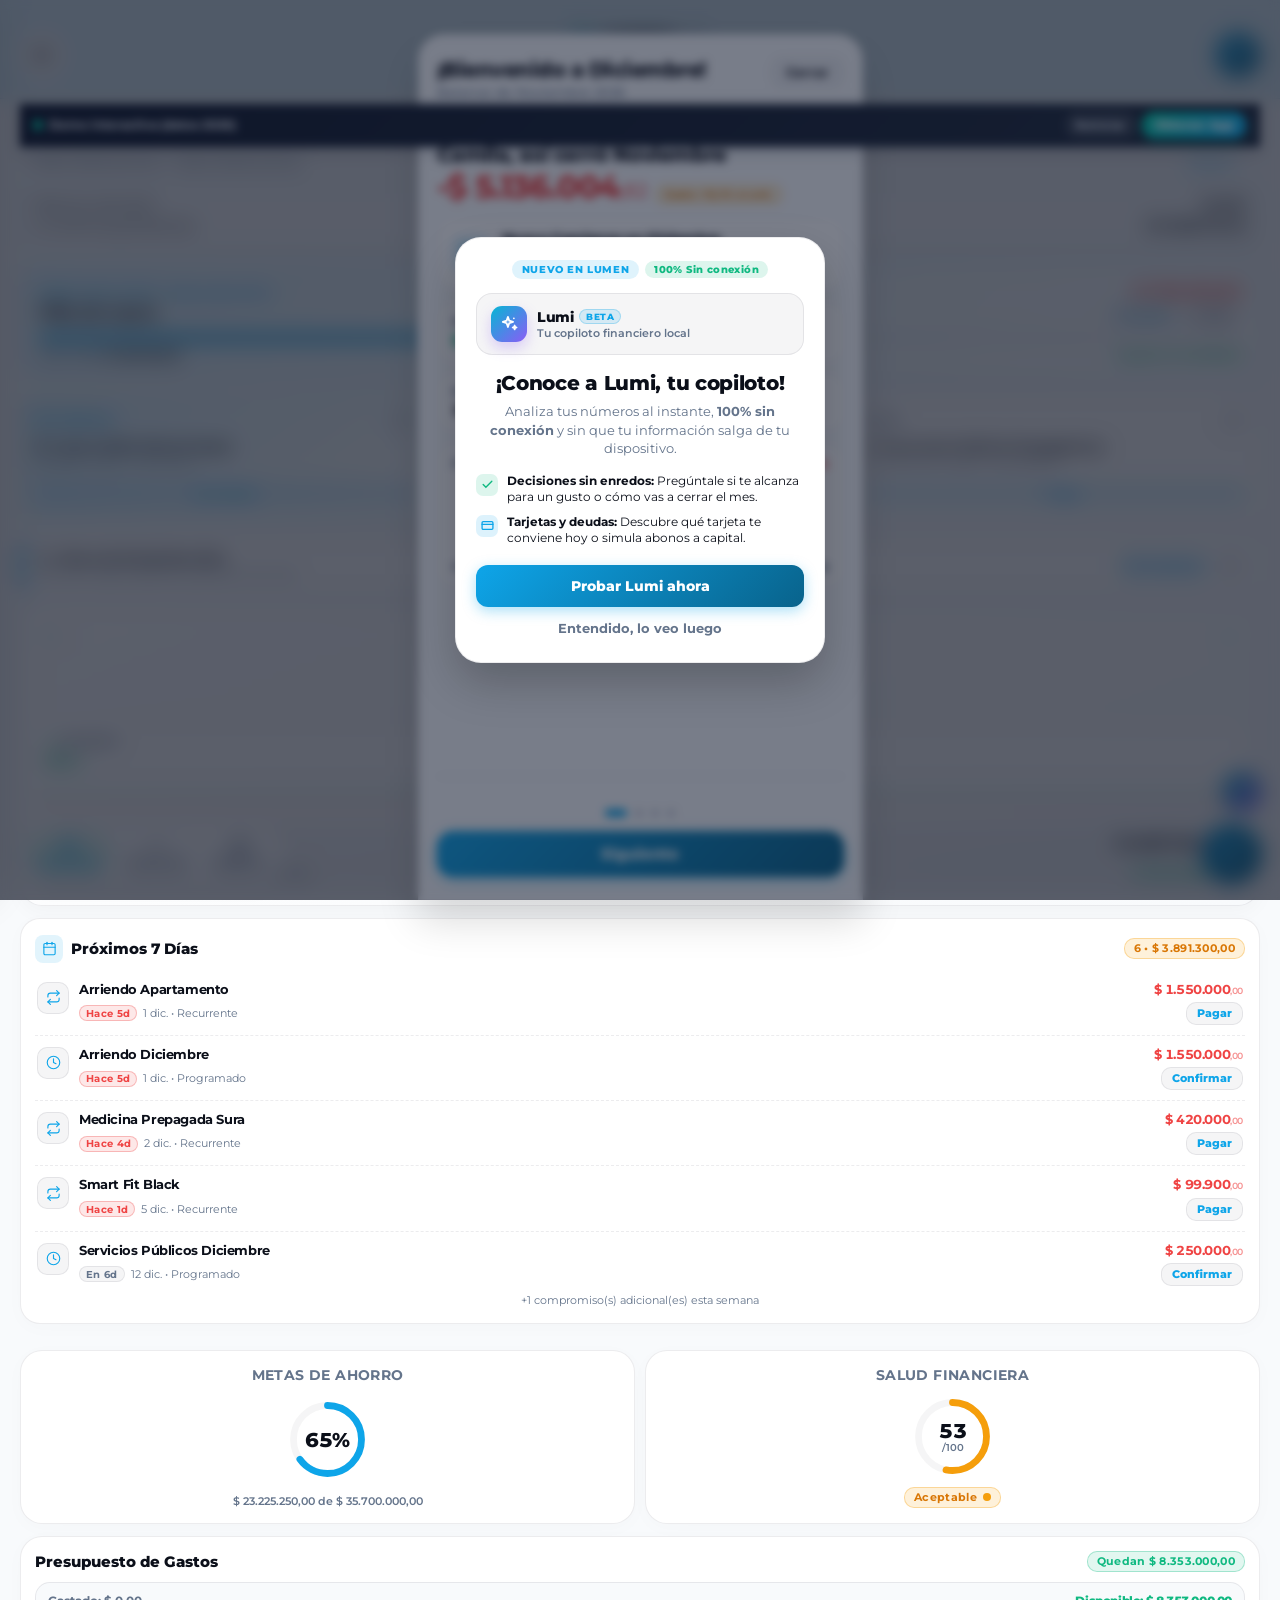
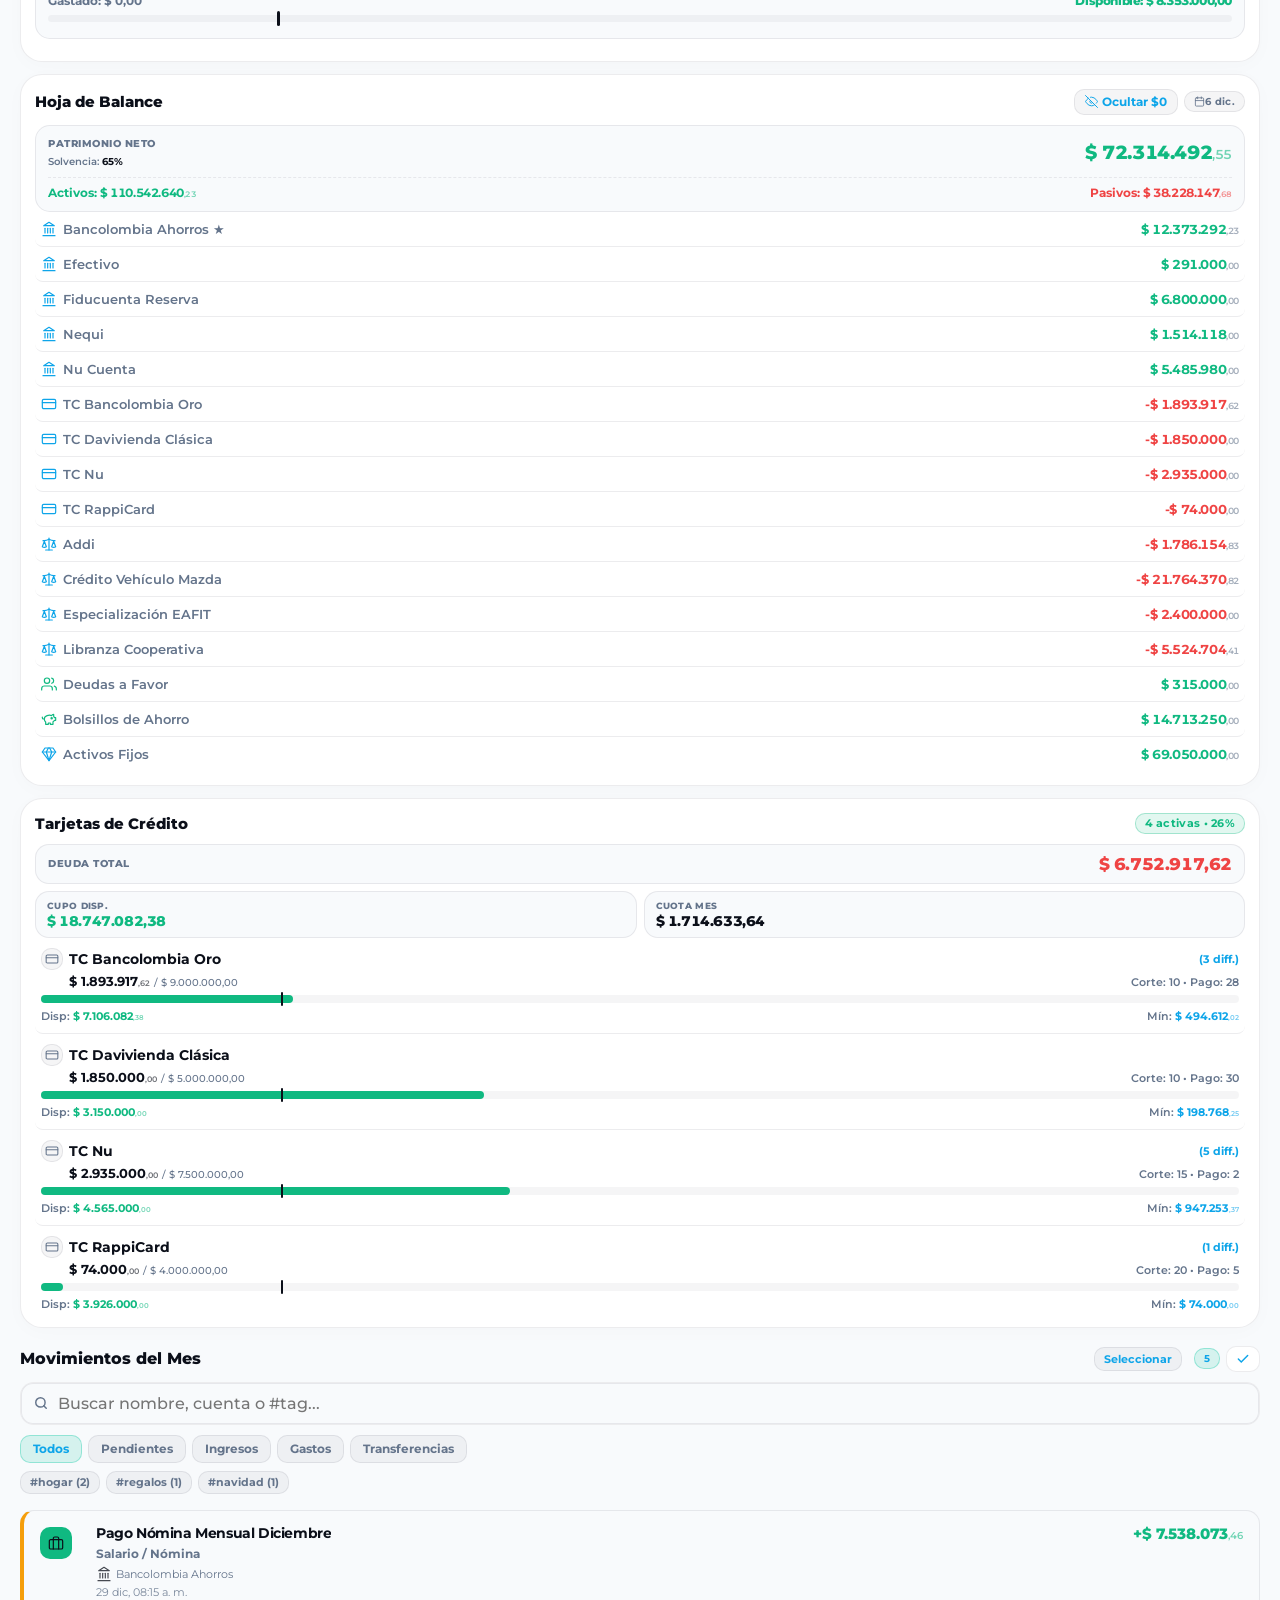
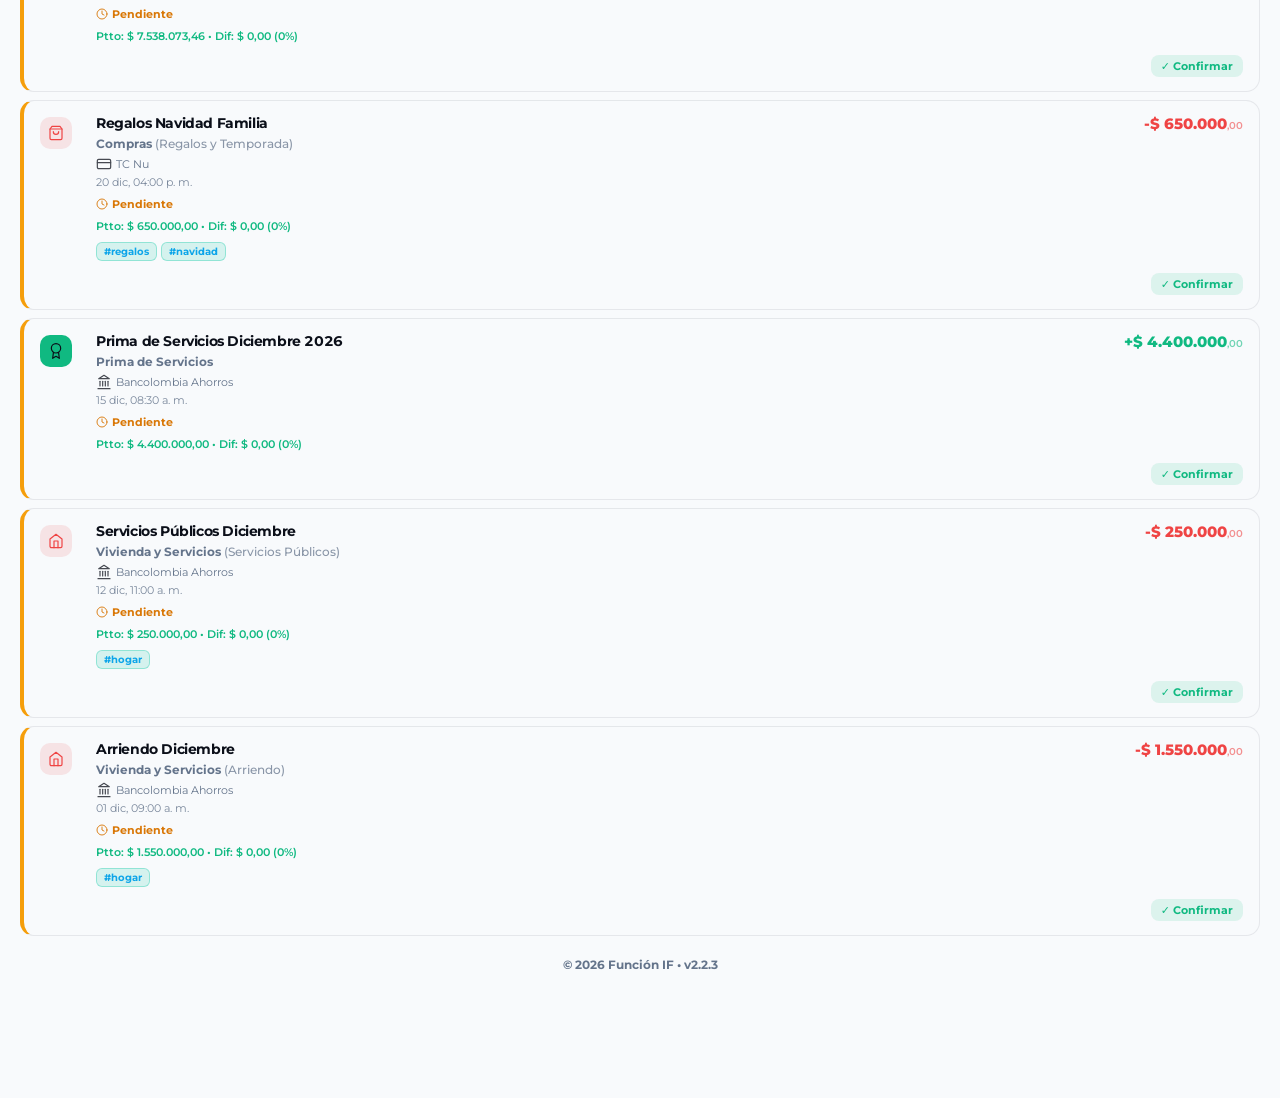
==== index.html @ b504ab3f "Add files via upload" ====
<!DOCTYPE html>
<html lang="es">
<head>
    <meta charset="UTF-8">
    <meta name="viewport" content="width=device-width, initial-scale=1.0, maximum-scale=1.0, user-scalable=no, viewport-fit=cover">
    <meta name="theme-color" content="#0B0F19">
    <meta name="apple-mobile-web-app-capable" content="yes">
    <meta name="apple-mobile-web-app-status-bar-style" content="black-translucent">
    <meta name="apple-mobile-web-app-title" content="Lumen">
    <title>Lumen • Función IF</title>
    <link rel="apple-touch-icon" href="icon.png">
    <link rel="stylesheet" href="styles.css?v=2.2.3">
    <meta name="mobile-web-app-capable" content="yes">
    <link rel="icon" type="image/png" href="icon.png">
    <meta name="referrer" content="no-referrer">
    <meta http-equiv="Content-Security-Policy" content="default-src 'self' https://localhost capacitor://localhost; script-src 'self' https://localhost capacitor://localhost; style-src 'self' 'unsafe-inline'; img-src 'self' data: blob: https://localhost capacitor://localhost; font-src 'self' data: https://localhost capacitor://localhost; connect-src 'self' https://localhost capacitor://localhost blob: data: https://www.datos.gov.co https://open.er-api.com https://api.frankfurter.app; worker-src 'self' blob: https://localhost capacitor://localhost; manifest-src 'self' https://localhost capacitor://localhost; object-src 'none'; base-uri 'self'; form-action 'self';">
    <style id="lumen-boot-style">
        body.app-locked > header,
        body.app-locked > main,
        body.app-locked > footer,
        body.app-locked > nav,
        body.app-locked > .fab-container,
        body.app-locked > #active-trip-banner,
        body.app-locked > #ios-alerts-container,
        body.app-locked > #proactive-recap-banner,
        body.app-locked > #side-drawer,
        body.app-locked > #side-drawer-backdrop,
        body.app-locked > .modal:not(#universal-info-modal):not(#recovery-success-modal):not(#bento-confirm-modal):not(#safe-delete-modal) {
            visibility: hidden !important;
            pointer-events: none !important;
        }
        @keyframes lumenSafeBootReveal { to { opacity: 1; } }
        body:not(.lumen-ready) { opacity: 0; animation: lumenSafeBootReveal 0.01s linear 1.2s forwards; }
        body.lumen-ready { opacity: 1; transition: opacity 0.18s ease-out; }
        #welcome-view:not(.hidden) ~ #auth-boot-loader,
        #login-view:not(.hidden) ~ #auth-boot-loader {
            display: none !important;
        }
    </style>
    <script src="demo-data.js?v=2.2.3"></script>
    <script src="demo-showcase.js?v=2.2.3"></script>
    <script src="security.js?v=2.2.3"></script>
</head>
<body class="app-locked">
    <!-- TOAST DE ACTUALIZACIÓN PWA -->
    <div id="sw-update-toast" class="sw-toast hidden">
        <svg class="ui-icon" viewBox="0 0 24 24" fill="none" stroke="currentColor" stroke-width="2" stroke-linecap="round" stroke-linejoin="round" style="width:16px; height:16px; margin-right:8px;"><path d="M21 12a9 9 0 1 1-9-9c2.52 0 4.93 1 6.74 2.74L21 8"/><path d="M21 3v5h-5"/></svg>
        <span>Nueva versión instalada • Actualizando...</span>
    </div>

    <!-- PANTALLA DE BIENVENIDA / SEGURIDAD LOCAL-FIRST BANCARIA (v2.2.3) -->
    <div id="auth-overlay" class="auth-overlay">
        <div class="auth-card" id="auth-card">
            <div id="welcome-view" class="hidden">
                <!-- PÁGINA 1: PRESENTACIÓN Y PRIVACIDAD -->
                <div id="welcome-step-1">
                    <div class="auth-brand-bar">
                        <span class="auth-brand-name">Función IF</span>
                        <span class="drawer-version-pill">v2.2.3</span>
                    </div>

                    <div class="welcome-isologo">
                        <svg width="34" height="34" viewBox="0 0 24 24" fill="none" stroke="currentColor" stroke-width="2" stroke-linecap="round" stroke-linejoin="round" aria-hidden="true">
                            <line x1="18" y1="20" x2="18" y2="10"/>
                            <line x1="12" y1="20" x2="12" y2="4"/>
                            <line x1="6" y1="20" x2="6" y2="14"/>
                            <circle cx="18" cy="6" r="2" fill="var(--positive)" stroke="none"/>
                        </svg>
                    </div>
                    <span class="auth-eyebrow">Finanzas Personales</span>
                    <h2>Bienvenido a Lumen</h2>
                    <p class="auth-subtitle">Control claro de tus cuentas, presupuestos y patrimonio en un solo lugar.</p>

                    <div class="privacy-points-list">
                        <div class="privacy-point-item">
                            <span class="privacy-point-icon" style="background: var(--accent-soft); color: var(--accent);">
                                <svg width="17" height="17" viewBox="0 0 24 24" fill="none" stroke="currentColor" stroke-width="2" stroke-linecap="round" stroke-linejoin="round"><path d="M12 22s8-4 8-10V5l-8-3-8 3v7c0 6 8 10 8 10z"/></svg>
                            </span>
                            <div class="privacy-point-text">
                                <strong>100% Privado y Local-First</strong>
                                <small>Tus datos nunca salen de este dispositivo ni se suben a servidores externos.</small>
                            </div>
                        </div>
                        <div class="privacy-point-item">
                            <span class="privacy-point-icon" style="background: rgba(16, 185, 129, 0.14); color: var(--positive);">
                                <svg width="17" height="17" viewBox="0 0 24 24" fill="none" stroke="currentColor" stroke-width="2" stroke-linecap="round" stroke-linejoin="round"><polygon points="13 2 3 14 12 14 11 22 21 10 12 10 13 2"/></svg>
                            </span>
                            <div class="privacy-point-text">
                                <strong>Funciona Sin Conexión</strong>
                                <small>Consulta saldos, presupuestos y registra movimientos incluso en modo avión.</small>
                            </div>
                        </div>
                        <div class="privacy-point-item">
                            <span class="privacy-point-icon" style="background: rgba(14, 165, 233, 0.14); color: #0ea5e9;">
                                <svg width="17" height="17" viewBox="0 0 24 24" fill="none" stroke="currentColor" stroke-width="2" stroke-linecap="round" stroke-linejoin="round"><ellipse cx="12" cy="5" rx="9" ry="3"/><path d="M21 12c0 1.66-4 3-9 3s-9-1.34-9-3"/><path d="M3 5v14c0 1.66 4 3 9 3s9-1.34 9-3V5"/></svg>
                            </span>
                            <div class="privacy-point-text">
                                <strong>Tú Eres el Dueño</strong>
                                <small>Exporta copias de seguridad cifradas (.lumen) o migra desde CSV cuando quieras.</small>
                            </div>
                        </div>
                    </div>

                    <div class="welcome-step-dots">
                        <span class="active"></span><span></span>
                    </div>

                    <button type="button" id="btn-welcome-next" class="btn btn-primary auth-cta-btn">Comenzar</button>
                </div>

                <!-- PÁGINA 2: REGISTRO, PIN Y ACEPTACIÓN LEGAL -->
                <div id="welcome-step-2" class="hidden">
                    <div class="auth-brand-bar">
                        <button type="button" id="btn-welcome-back" class="mini-action-btn">
                            <svg width="14" height="14" viewBox="0 0 24 24" fill="none" stroke="currentColor" stroke-width="2.2" stroke-linecap="round" stroke-linejoin="round"><polyline points="15 18 9 12 15 6"/></svg>
                            <span>Volver</span>
                        </button>
                        <div class="welcome-step-dots" style="margin: 0;">
                            <span></span><span class="active"></span>
                        </div>
                    </div>

                    <div class="welcome-isologo" style="width: 56px; height: 56px; border-radius: 18px; margin-bottom: 12px;">
                        <svg width="24" height="24" viewBox="0 0 24 24" fill="none" stroke="currentColor" stroke-width="2" stroke-linecap="round" stroke-linejoin="round" aria-hidden="true">
                            <path d="M19 21v-2a4 4 0 0 0-4-4H9a4 4 0 0 0-4 4v2"/>
                            <circle cx="12" cy="7" r="4"/>
                        </svg>
                    </div>
                    <span class="auth-eyebrow">Paso 2 de 2</span>
                    <h2>Configura tu Perfil</h2>
                    <p class="auth-subtitle" style="margin-bottom: 18px;">Personaliza tu nombre y seguridad local.</p>

                    <form id="welcome-form">
                        <div class="form-group">
                            <label>¿Cómo quieres que te llamemos?</label>
                            <input type="text" id="welcome-name" placeholder="Nombre o alias" required autocomplete="off">
                        </div>

                        <div class="switch-row">
                            <div style="display:flex; align-items:center; gap:10px; min-width:0;">
                                <span class="privacy-point-icon" style="width:32px; height:32px; border-radius:10px; background: var(--accent-soft); color: var(--accent);">
                                    <svg width="15" height="15" viewBox="0 0 24 24" fill="none" stroke="currentColor" stroke-width="2" stroke-linecap="round" stroke-linejoin="round"><rect x="3" y="11" width="18" height="11" rx="2" ry="2"/><path d="M7 11V7a5 5 0 0 1 10 0v4"/></svg>
                                </span>
                                <div style="min-width:0; text-align:left;">
                                    <strong>Bloqueo de Seguridad</strong>
                                    <small>PIN, Face ID o Huella (Opcional)</small>
                                </div>
                            </div>
                            <label class="switch">
                                <input type="checkbox" id="welcome-use-pin">
                                <span class="slider"></span>
                            </label>
                        </div>

                        <div id="welcome-pin-fields" class="hidden">
                            <div class="form-row">
                                <div class="form-group">
                                    <label>PIN (4-6 dígitos)</label>
                                    <input type="password" id="welcome-pin" inputmode="numeric" maxlength="6" placeholder="••••" autocomplete="off" autocapitalize="off" spellcheck="false">
                                </div>
                                <div class="form-group">
                                    <label>Confirmar PIN</label>
                                    <input type="password" id="welcome-pin-confirm" inputmode="numeric" maxlength="6" placeholder="••••" autocomplete="off" autocapitalize="off" spellcheck="false">
                                </div>
                            </div>

                            <div class="switch-row" id="welcome-biometric-row" style="margin-top:-6px; margin-bottom:10px; border:1px solid var(--border-color); background:var(--card-inner-bg); border-radius:12px; padding:10px 12px;">
                                <div style="display:flex; align-items:center; gap:8px; min-width:0;">
                                    <span style="color:var(--text-main);"><svg width="18" height="18" viewBox="0 0 24 24" fill="none" stroke="currentColor" stroke-width="2" stroke-linecap="round" stroke-linejoin="round"><path d="M3 7V5a2 2 0 0 1 2-2h2"/><path d="M17 3h2a2 2 0 0 1 2 2v2"/><path d="M21 17v2a2 2 0 0 1-2 2h-2"/><path d="M7 21H5a2 2 0 0 1-2-2v-2"/><rect x="7" y="7" width="10" height="10" rx="2" ry="2"/></svg></span>
                                    <div style="min-width:0; text-align:left;">
                                        <strong style="font-size:12px;">Face ID / Huella</strong>
                                        <small id="welcome-biometric-hint" style="font-size:10.5px;">Desbloqueo biométrico rápido</small>
                                    </div>
                                </div>
                                <label class="switch">
                                    <input type="checkbox" id="welcome-use-biometric">
                                    <span class="slider"></span>
                                </label>
                            </div>

                            <div style="display:flex; align-items:flex-start; gap:8px; margin-bottom:12px; padding:9px 11px; border-radius:12px; background:var(--accent-soft); border:1px solid var(--accent-border); text-align:left;">
                                <span style="color:var(--accent); display:inline-flex; flex-shrink:0; margin-top:1px;">
                                    <svg width="15" height="15" viewBox="0 0 24 24" fill="none" stroke="currentColor" stroke-width="2.2" stroke-linecap="round" stroke-linejoin="round"><path d="M12 22s8-4 8-10V5l-8-3-8 3v7c0 6 8 10 8 10z"/></svg>
                                </span>
                                <small style="font-size:11px; line-height:1.4; color:var(--text-muted);">
                                    <strong style="color:var(--text-main);">Recomendación:</strong> Si deseas mayor protección, después podrás cambiar este PIN por una <strong style="color:var(--text-main);">Clave Maestra</strong> alfanumérica en <strong style="color:var(--text-main);">Perfil › Seguridad y PIN</strong>.
                                </small>
                            </div>
                        </div>

                        <label class="terms-check-row" for="welcome-accept-terms">
                            <input type="checkbox" id="welcome-accept-terms" required>
                            <span>
                                He leído y acepto los <button type="button" id="welcome-link-terms" class="inline-legal-link">Términos y Condiciones</button> y la <button type="button" id="welcome-link-privacy" class="inline-legal-link">Política de Datos</button>.
                            </span>
                        </label>

                        <p id="welcome-error" class="auth-error hidden"></p>
                        <button type="submit" id="btn-welcome-submit" class="btn btn-primary auth-cta-btn">Guardar y entrar</button>
                    </form>
                </div>
            </div>

            <div id="login-view" class="hidden">
                <div class="auth-brand-bar">
                    <span class="auth-brand-name">Función IF</span>
                    <span class="drawer-version-pill">v2.2.3</span>
                </div>
                <div class="lock-icon">
                    <svg width="26" height="26" viewBox="0 0 24 24" fill="none" stroke="currentColor" stroke-width="2" stroke-linecap="round" stroke-linejoin="round"><rect x="3" y="11" width="18" height="11" rx="2" ry="2"/><path d="M7 11V7a5 5 0 0 1 10 0v4"/></svg>
                </div>
                <h2 id="login-greeting">Hola de nuevo</h2>
                <p class="auth-subtitle" id="login-subtitle">Ingresa tu PIN para desbloquear tus finanzas</p>
                <form id="login-form">
                    <div class="form-group" style="margin-bottom:18px;">
                        <input type="password" id="login-pin" inputmode="numeric" maxlength="6" placeholder="••••" autocomplete="off" autocapitalize="off" spellcheck="false" style="text-align:center; font-size:22px; letter-spacing:8px; font-weight:800;" required>
                    </div>
                    
                    <button type="button" id="btn-login-biometric" class="btn btn-secondary auth-cta-btn hidden" style="width:100%; margin-bottom:12px; display:flex; align-items:center; justify-content:center; gap:8px;">
                        <svg width="18" height="18" viewBox="0 0 24 24" fill="none" stroke="currentColor" stroke-width="2" stroke-linecap="round" stroke-linejoin="round"><path d="M3 7V5a2 2 0 0 1 2-2h2"/><path d="M17 3h2a2 2 0 0 1 2 2v2"/><path d="M21 17v2a2 2 0 0 1-2 2h-2"/><path d="M7 21H5a2 2 0 0 1-2-2v-2"/><rect x="7" y="7" width="10" height="10" rx="2" ry="2"/></svg>
                        <span>Face ID / Huella</span>
                    </button>

                    <p id="login-error" class="auth-error hidden">PIN incorrecto. Intenta de nuevo.</p>
                    <button type="submit" id="btn-login-submit" class="btn btn-primary auth-cta-btn">Desbloquear</button>
                </form>

                <button type="button" id="btn-forgot-pin" class="btn-link" style="margin-top:16px;">¿Olvidaste tu PIN?</button>

                <!-- Flujo Seguro de Recuperación -->
                <div id="forgot-pin-confirm-box" class="glass-sub-box hidden" style="margin-top:14px; text-align:left; border-color:var(--border-color); background:var(--card-inner-bg);">
                    <div style="display:flex; align-items:flex-start; gap:8px; margin-bottom:10px;">
                        <span style="color:#d97706; display:inline-flex; margin-top:1px; flex-shrink:0;">
                            <svg width="16" height="16" viewBox="0 0 24 24" fill="none" stroke="currentColor" stroke-width="2" stroke-linecap="round" stroke-linejoin="round"><circle cx="12" cy="12" r="10"/><line x1="12" y1="8" x2="12" y2="12"/><line x1="12" y1="16" x2="12.01" y2="16"/></svg>
                        </span>
                        <div style="font-size:11.5px; line-height:1.4;">
                            <strong style="display:block; color:var(--text-main); margin-bottom:2px;">Desactivar bloqueo</strong>
                            <span style="color:var(--text-muted);">Ingresa la clave de recuperación que obtuviste al activar el PIN, o autentica con Face ID/Huella. Tus datos quedarán intactos.</span>
                        </div>
                    </div>

                    <form id="recovery-form" style="margin-bottom:10px;">
                        <input type="text" id="recovery-code-input" maxlength="24" autocomplete="off" autocapitalize="characters" spellcheck="false" placeholder="IF-XXXX-XX" style="width:100%; font-size:16px; text-align:center; font-family:monospace; letter-spacing:2px; font-weight:700; text-transform:uppercase; margin-bottom:8px;">
                        <button type="submit" class="btn btn-primary" style="width:100%; padding:8px 10px; font-size:12.5px;">Validar y Desactivar</button>
                        <p id="recovery-error" class="auth-error hidden" style="margin-top:6px; font-size:11px; text-align:center;">Clave incorrecta.</p>
                    </form>

                    <button type="button" id="btn-recovery-biometric" class="btn btn-secondary hidden" style="width:100%; padding:8px 10px; font-size:12.5px; margin-bottom:12px; display:flex; align-items:center; justify-content:center; gap:6px;">
                        <svg width="15" height="15" viewBox="0 0 24 24" fill="none" stroke="currentColor" stroke-width="2" stroke-linecap="round" stroke-linejoin="round"><path d="M3 7V5a2 2 0 0 1 2-2h2"/><path d="M17 3h2a2 2 0 0 1 2 2v2"/><path d="M21 17v2a2 2 0 0 1-2 2h-2"/><path d="M7 21H5a2 2 0 0 1-2-2v-2"/><rect x="7" y="7" width="10" height="10" rx="2" ry="2"/></svg>
                        Usar Biometría en su lugar
                    </button>

                    <div style="padding-top:10px; border-top:1px dashed var(--border-color); text-align:center;">
                        <small style="display:block; font-size:10.5px; color:var(--text-muted); margin-bottom:6px;">Si no tienes la clave ni Face ID:</small>
                        <button type="button" id="btn-wipe-data-fallback" class="btn-link" style="color:var(--negative); font-size:11.5px; font-weight:700;">Borrar todos mis datos y empezar de cero</button>
                    </div>
                </div>
            </div>

            <div id="auth-boot-loader" style="padding:28px 12px; text-align:center;">
                <div class="lock-icon" style="margin:0 auto 12px auto;">
                    <svg width="24" height="24" viewBox="0 0 24 24" fill="none" stroke="currentColor" stroke-width="2" stroke-linecap="round" stroke-linejoin="round" aria-hidden="true"><path d="M12 22s8-4 8-10V5l-8-3-8 3v7c0 6 8 10 8 10z"/></svg>
                </div>
                <strong style="display:block; font-size:15px; font-weight:800; color:var(--text-main); margin-bottom:4px;">Lumen • Función IF</strong>
                <small style="display:block; font-size:12px; color:var(--text-muted);">Iniciando entorno local seguro...</small>
            </div>
        </div>
    </div>

    <!-- Modal: Clave de Recuperación Exitosa -->
    <div id="recovery-success-modal" class="modal hidden" style="z-index:3000;">
        <div class="modal-content" style="max-width:360px; text-align:center; padding:32px 24px;">
            <div style="width:64px; height:64px; border-radius:18px; background:rgba(16, 185, 129, 0.15); color:var(--positive); display:flex; align-items:center; justify-content:center; margin:0 auto 16px auto;">
                <svg width="32" height="32" viewBox="0 0 24 24" fill="none" stroke="currentColor" stroke-width="2.5" stroke-linecap="round" stroke-linejoin="round"><rect x="3" y="11" width="18" height="11" rx="2" ry="2"/><path d="M7 11V7a5 5 0 0 1 9.9-1"/></svg>
            </div>
            <h3 style="margin:0 0 6px 0; font-size:20px; font-weight:800; color:var(--text-main);">Guarda tu Clave</h3>
            <p style="margin:0 0 16px 0; font-size:12.5px; color:var(--text-muted); line-height:1.45;">Si olvidas tu PIN, esta clave es la <b>única forma</b> de desbloquear la app sin borrar tus datos. Cópiala en un lugar seguro.</p>
            
            <div style="background:var(--bg-base); border:1px dashed var(--border-color); border-radius:12px; padding:14px; margin-bottom:20px; display:flex; align-items:center; justify-content:space-between; gap:10px;">
                <code id="recovery-code-display" style="font-family:monospace; font-size:18px; font-weight:800; letter-spacing:2px; color:var(--text-main);">IF-XXXX-XX</code>
                <button type="button" id="btn-copy-recovery-code" class="mini-action-btn" style="flex-shrink:0;">Copiar</button>
            </div>

            <button type="button" id="btn-done-recovery-modal" class="btn btn-primary" style="width:100%;">Ya la guardé, continuar</button>
        </div>
    </div>

    <!-- Modal: Gestión y Simulador de CDT / CDAT -->
    <div id="cdt-modal" class="modal hidden">
        <div class="modal-content" style="max-width:440px; max-height:88vh; overflow-y:auto; padding:20px 18px;">
            
            <!-- Cabecera en una sola línea (Fija) -->
            <div class="modal-header" style="position: sticky; top: -20px; background: var(--bg-base); z-index: 99; margin: -20px -18px 14px -18px; padding: 22px 18px 12px 18px; border-bottom: 1px solid var(--border-color); align-items:center; gap:10px;">
                <div style="min-width:0;">
                    <h2 style="margin:0; font-size:20px; font-weight:800; color:var(--text-main); letter-spacing:-0.3px;">CDT y CDAT</h2>
                    <small style="display:block; font-size:11.5px; color:var(--text-muted); font-weight:600; white-space:nowrap; overflow:hidden; text-overflow:ellipsis;">Simulador y control de renta fija</small>
                </div>
                <button type="button" id="close-cdt-modal-btn" class="btn-close-modal" style="flex-shrink:0;">Cerrar</button>
            </div>

            <!-- CONTENEDOR PRINCIPAL CDT -->
            <div id="cdt-main-view">
                
                <!-- Resumen estilo Bolsillos -->
                <div style="background:var(--card-inner-bg); border:1px solid var(--border-color); border-radius:18px; padding:14px; margin-bottom:8px;">
                    <small style="display:block; font-size:10px; font-weight:800; text-transform:uppercase; letter-spacing:0.4px; color:var(--text-muted); margin-bottom:4px;">Capital Invertido</small>
                    <strong id="cdt-total-capital" style="font-size:22px; font-weight:800; color:var(--text-main); letter-spacing:-0.5px;">$ 0,00</strong>
                    <div style="width:100%; height:4px; background:var(--accent); border-radius:99px; margin-top:10px;"></div>
                </div>

                <div style="display:grid; grid-template-columns:1fr 1fr; gap:8px; margin-bottom:16px;">
                    <div id="btn-open-cdt-yields" role="button" tabindex="0" aria-label="Ver detalle de rendimientos" style="background:color-mix(in srgb, var(--positive) 12%, var(--card-bg)); border:1px solid color-mix(in srgb, var(--positive) 26%, transparent); border-radius:14px; padding:11px 12px; display:flex; justify-content:space-between; align-items:center; cursor:pointer;">
                        <div>
                            <small style="display:block; font-size:9.5px; font-weight:800; text-transform:uppercase; letter-spacing:0.4px; color:var(--positive); margin-bottom:2px;">Rendimientos</small>
                            <strong id="cdt-total-net-return" style="font-size:14px; font-weight:800; color:var(--positive);">+$ 0,00</strong>
                        </div>
                        <span style="color:var(--positive); font-weight:800; font-size:14px;">›</span>
                    </div>
                    <div style="background:var(--card-inner-bg); border:1px solid var(--border-color); border-radius:14px; padding:11px 12px;">
                        <small style="display:block; font-size:9.5px; font-weight:800; text-transform:uppercase; letter-spacing:0.4px; color:var(--text-muted); margin-bottom:2px;">Proyección Total</small>
                        <strong id="cdt-total-projected" style="font-size:14px; font-weight:800; color:var(--text-main);">+$ 0,00</strong>
                    </div>
                </div>

                <!-- Guía rápida en tono Ámbar Cálido -->
                <details style="background:color-mix(in srgb, #f59e0b 8%, var(--card-bg)); border:1px solid color-mix(in srgb, #f59e0b 28%, var(--border-color)); border-radius:18px; padding:12px 14px; margin-bottom:14px;">
                    <summary style="cursor:pointer; list-style:none; display:flex; justify-content:space-between; align-items:center; gap:8px;">
                        <span style="display:inline-flex; align-items:center; gap:8px; font-size:13px; font-weight:800; color:#d97706;">
                            <span style="width:22px; height:22px; border-radius:50%; background:rgba(245, 158, 11, 0.18); color:#d97706; display:inline-flex; align-items:center; justify-content:center; font-size:12px; font-weight:800; flex-shrink:0;">?</span>
                            <span>¿Cuál elegir: CDT o CDAT?</span>
                        </span>
                        <span style="font-size:11px; color:#d97706; font-weight:800;">▾</span>
                    </summary>

                    <div style="margin-top:10px; padding-top:10px; border-top:1px dashed color-mix(in srgb, #f59e0b 32%, transparent); display:flex; flex-direction:column; gap:9px;">
                        <div style="background:var(--card-bg); border:1px solid color-mix(in srgb, #f59e0b 22%, var(--border-color)); border-radius:14px; padding:11px 12px; display:flex; flex-direction:column; gap:9px; font-size:11.5px; line-height:1.45; color:var(--text-muted);">
                            <div style="display:flex; align-items:flex-start; gap:9px;">
                                <span style="width:19px; height:19px; border-radius:50%; background:rgba(245, 158, 11, 0.16); color:#d97706; font-size:10.5px; font-weight:800; display:inline-flex; align-items:center; justify-content:center; flex-shrink:0; margin-top:1px;">1</span>
                                <div>
                                    <strong style="color:var(--text-main);">CDT (Desde 30 días):</strong> El banco no te devuelve la plata antes de tiempo, pero si tienes una emergencia <strong style="color:var(--text-main);">puedes cederlo o venderlo a otra persona</strong> para recuperar tu dinero antes del vencimiento.
                                </div>
                            </div>

                            <div style="border-top:1px dashed var(--border-color);"></div>

                            <div style="display:flex; align-items:flex-start; gap:9px;">
                                <span style="width:19px; height:19px; border-radius:50%; background:rgba(245, 158, 11, 0.16); color:#d97706; font-size:10.5px; font-weight:800; display:inline-flex; align-items:center; justify-content:center; flex-shrink:0; margin-top:1px;">2</span>
                                <div>
                                    <strong style="color:var(--text-main);">CDAT (Desde 5 días):</strong> Versión 100% digital para plazos cortos y montos bajos. A diferencia del CDT, <strong style="color:var(--text-main);">no se puede ceder ni vender</strong>; tu dinero queda quieto hasta cumplir el plazo.
                                </div>
                            </div>
                        </div>

                        <!-- Ejemplo 1: CDT -->
                        <div style="background:color-mix(in srgb, #6366f1 7%, var(--card-bg)); border:1px solid color-mix(in srgb, #6366f1 25%, var(--border-color)); border-radius:14px; padding:11px 12px; font-size:11.5px;">
                            <div style="display:flex; align-items:center; gap:7px; font-weight:800; color:var(--text-main); margin-bottom:7px;">
                                <span style="width:20px; height:20px; border-radius:6px; background:rgba(99, 102, 241, 0.15); color:#6366f1; display:inline-flex; align-items:center; justify-content:center; flex-shrink:0;">
                                    <svg width="12" height="12" viewBox="0 0 24 24" fill="none" stroke="currentColor" stroke-width="2.4" stroke-linecap="round" stroke-linejoin="round"><rect x="3" y="4" width="18" height="16" rx="2"/><line x1="7" y1="9" x2="17" y2="9"/><line x1="7" y1="13" x2="13" y2="13"/></svg>
                                </span>
                                <span>Ejemplo: CDT a 180 días (6 meses)</span>
                            </div>
                            <div style="display:flex; justify-content:space-between; color:var(--text-muted); margin-bottom:3px;">
                                <span>Capital invertido:</span>
                                <strong style="color:var(--text-main);">$ 5.000.000</strong>
                            </div>
                            <div style="display:flex; justify-content:space-between; color:var(--text-muted); margin-bottom:3px;">
                                <span>Plazo y tasa:</span>
                                <strong style="color:var(--text-main);">180 días • 11,0% E.A.</strong>
                            </div>
                            <div style="display:flex; justify-content:space-between; color:var(--text-muted); margin-bottom:7px;">
                                <span>Retención fuente (4%):</span>
                                <strong style="color:var(--negative);">-$ 10.713</strong>
                            </div>
                            <div style="background:color-mix(in srgb, #6366f1 13%, transparent); border-radius:10px; padding:7px 10px; display:flex; justify-content:space-between; align-items:center;">
                                <span style="font-weight:800; color:var(--text-main);">Total neto a recibir:</span>
                                <strong style="color:#6366f1; font-size:12.5px;">$ 5.257.114</strong>
                            </div>
                        </div>

                        <!-- Ejemplo 2: CDAT -->
                        <div style="background:color-mix(in srgb, var(--positive) 7%, var(--card-bg)); border:1px solid color-mix(in srgb, var(--positive) 26%, var(--border-color)); border-radius:14px; padding:11px 12px; font-size:11.5px;">
                            <div style="display:flex; align-items:center; gap:7px; font-weight:800; color:var(--text-main); margin-bottom:7px;">
                                <span style="width:20px; height:20px; border-radius:6px; background:rgba(16, 185, 129, 0.15); color:var(--positive); display:inline-flex; align-items:center; justify-content:center; flex-shrink:0;">
                                    <svg width="12" height="12" viewBox="0 0 24 24" fill="none" stroke="currentColor" stroke-width="2.4" stroke-linecap="round" stroke-linejoin="round"><rect x="3" y="4" width="18" height="16" rx="2"/><line x1="7" y1="9" x2="17" y2="9"/><line x1="7" y1="13" x2="13" y2="13"/></svg>
                                </span>
                                <span>Ejemplo: CDAT Digital a 30 días</span>
                            </div>
                            <div style="display:flex; justify-content:space-between; color:var(--text-muted); margin-bottom:3px;">
                                <span>Capital invertido:</span>
                                <strong style="color:var(--text-main);">$ 2.000.000</strong>
                            </div>
                            <div style="display:flex; justify-content:space-between; color:var(--text-muted); margin-bottom:3px;">
                                <span>Plazo y tasa:</span>
                                <strong style="color:var(--text-main);">30 días • 10,5% E.A.</strong>
                            </div>
                            <div style="display:flex; justify-content:space-between; color:var(--text-muted); margin-bottom:7px;">
                                <span>Retención fuente (4%):</span>
                                <strong style="color:var(--negative);">-$ 666</strong>
                            </div>
                            <div style="background:color-mix(in srgb, var(--positive) 13%, transparent); border-radius:10px; padding:7px 10px; display:flex; justify-content:space-between; align-items:center;">
                                <span style="font-weight:800; color:var(--text-main);">Total neto a recibir:</span>
                                <strong style="color:var(--positive); font-size:12.5px;">$ 2.015.984</strong>
                            </div>
                        </div>
                    </div>
                </details>

                <!-- Formulario / Simulador Bento -->
                <form id="cdt-form" style="background:var(--card-inner-bg); border:1px solid var(--border-color); border-radius:18px; padding:14px; margin-bottom:16px; overflow:hidden;">
                    <div style="display:flex; justify-content:space-between; align-items:center; gap:8px; margin-bottom:12px;">
                        <strong style="font-size:13.5px; font-weight:800; color:var(--text-main);">Registrar o Simular</strong>
                        <div style="display:inline-flex; background:var(--bg-base); border:1px solid var(--border-color); border-radius:99px; padding:3px; gap:2px;">
                            <label style="cursor:pointer; margin:0;">
                                <input type="radio" name="cdt-tipo" value="CDT" checked style="display:none;">
                                <span class="cdt-type-pill active" data-type="CDT" style="display:inline-block; padding:4px 12px; border-radius:99px; font-size:11px; font-weight:800; background:var(--accent); color:#ffffff;">CDT</span>
                            </label>
                            <label style="cursor:pointer; margin:0;">
                                <input type="radio" name="cdt-tipo" value="CDAT" style="display:none;">
                                <span class="cdt-type-pill" data-type="CDAT" style="display:inline-block; padding:4px 12px; border-radius:99px; font-size:11px; font-weight:800; color:var(--text-muted);">CDAT</span>
                            </label>
                        </div>
                    </div>

                    <!-- Fila 1: Entidad y Capital -->
                    <div style="display:grid; grid-template-columns:minmax(0,1fr) minmax(0,1fr); gap:8px; margin-bottom:10px;">
                        <div style="min-width:0;">
                            <label style="display:block; font-size:10px; font-weight:800; text-transform:uppercase; letter-spacing:0.3px; color:var(--text-muted); margin-bottom:4px;">Entidad</label>
                            <input type="text" id="cdt-entidad" placeholder="Ej. Banco / Neo" required style="width:100%; min-width:0; max-width:100%; box-sizing:border-box; height:40px !important; min-height:40px !important; margin:0 !important; padding:0 10px !important; border-radius:11px; border:1px solid var(--border-color); background:var(--card-bg); color:var(--text-main); font-size:16px !important; font-weight:600;">
                        </div>
                        <div style="min-width:0;">
                            <label style="display:block; font-size:10px; font-weight:800; text-transform:uppercase; letter-spacing:0.3px; color:var(--text-muted); margin-bottom:4px;">Capital ($ COP)</label>
                            <input type="text" id="cdt-capital" class="money-input" inputmode="decimal" placeholder="0,00" required style="width:100%; min-width:0; max-width:100%; box-sizing:border-box; height:40px !important; min-height:40px !important; margin:0 !important; padding:0 10px !important; border-radius:11px; border:1px solid var(--border-color); background:var(--card-bg); color:var(--text-main); font-size:16px !important; font-weight:700;">
                        </div>
                    </div>

                    <!-- Fila 2: Tasa y Plazo -->
                    <div style="display:grid; grid-template-columns:minmax(0,1fr) minmax(0,1fr); gap:8px; margin-bottom:8px;">
                        <div style="min-width:0;">
                            <label style="display:block; font-size:10px; font-weight:800; text-transform:uppercase; letter-spacing:0.3px; color:var(--text-muted); margin-bottom:4px; white-space:nowrap;">Tasa (% E.A.)</label>
                            <input type="text" id="cdt-tasa" inputmode="decimal" placeholder="10,5" required style="width:100%; min-width:0; max-width:100%; box-sizing:border-box; height:40px !important; min-height:40px !important; margin:0 !important; padding:0 10px !important; border-radius:11px; border:1px solid var(--border-color); background:var(--card-bg); color:var(--text-main); font-size:16px !important; font-weight:700;">
                        </div>
                        <div style="min-width:0;">
                            <label style="display:block; font-size:10px; font-weight:800; text-transform:uppercase; letter-spacing:0.3px; color:var(--text-muted); margin-bottom:4px; white-space:nowrap;">Plazo (días)</label>
                            <input type="number" id="cdt-plazo" value="90" min="5" max="3650" required style="width:100%; min-width:0; max-width:100%; box-sizing:border-box; height:40px !important; min-height:40px !important; margin:0 !important; padding:0 10px !important; border-radius:11px; border:1px solid var(--border-color); background:var(--card-bg); color:var(--text-main); font-size:16px !important; font-weight:700;">
                        </div>
                    </div>

                    <!-- Atajos de plazo -->
                    <div style="display:flex; gap:5px; flex-wrap:wrap; margin-bottom:10px;">
                        <button type="button" class="mini-action-btn cdt-quick-days" data-days="15" style="font-size:10.5px; padding:3px 9px; border-radius:99px;">15d</button>
                        <button type="button" class="mini-action-btn cdt-quick-days" data-days="30" style="font-size:10.5px; padding:3px 9px; border-radius:99px;">30d</button>
                        <button type="button" class="mini-action-btn cdt-quick-days" data-days="90" style="font-size:10.5px; padding:3px 9px; border-radius:99px;">90d</button>
                        <button type="button" class="mini-action-btn cdt-quick-days" data-days="180" style="font-size:10.5px; padding:3px 9px; border-radius:99px;">180d</button>
                        <button type="button" class="mini-action-btn cdt-quick-days" data-days="360" style="font-size:10.5px; padding:3px 9px; border-radius:99px;">360d</button>
                    </div>

                    <!-- Fila 3: Apertura y Retención -->
                    <div style="display:grid; grid-template-columns:minmax(0,1.3fr) minmax(0,0.7fr); gap:8px; margin-bottom:10px;">
                        <div style="min-width:0; overflow:hidden;">
                            <label style="display:block; font-size:10px; font-weight:800; text-transform:uppercase; letter-spacing:0.3px; color:var(--text-muted); margin-bottom:4px; white-space:nowrap;">Fecha de Apertura</label>
                            <input type="date" id="cdt-fecha" required style="width:100%; min-width:0; max-width:100%; box-sizing:border-box; display:block; -webkit-appearance:none; appearance:none; height:40px !important; min-height:40px !important; margin:0 !important; padding:0 10px !important; border-radius:11px; border:1px solid var(--border-color); background:var(--card-bg); color:var(--text-main); font-size:16px !important; font-weight:600;">
                        </div>
                        <div style="min-width:0;">
                            <label style="display:block; font-size:10px; font-weight:800; text-transform:uppercase; letter-spacing:0.3px; color:var(--text-muted); margin-bottom:4px; white-space:nowrap;">Retención (%)</label>
                            <input type="text" id="cdt-retefuente" inputmode="decimal" value="4" style="width:100%; min-width:0; max-width:100%; box-sizing:border-box; height:40px !important; min-height:40px !important; margin:0 !important; padding:0 8px !important; border-radius:11px; border:1px solid var(--border-color); background:var(--card-bg); color:var(--text-main); font-size:16px !important; font-weight:700; text-align:center;">
                        </div>
                    </div>

                    <!-- Fila 4: Base anual y Pago interés -->
                    <div style="display:grid; grid-template-columns:minmax(0,1fr) minmax(0,1fr); gap:8px; margin-bottom:12px; align-items:end;">
                        <div style="min-width:0;">
                            <label style="display:block; font-size:10px; font-weight:800; text-transform:uppercase; letter-spacing:0.3px; color:var(--text-muted); margin-bottom:4px; white-space:nowrap;">Base anual</label>
                            <select id="cdt-base" aria-label="Base anual CDT" style="width:100%; min-width:0; max-width:100%; box-sizing:border-box; height:40px !important; min-height:40px !important; margin:0 !important; padding:0 24px 0 10px !important; border-radius:11px; border:1px solid var(--border-color); background-color:var(--card-bg); color:var(--text-main); font-size:16px !important; font-weight:600;">
                                <option value="360" selected>360 días</option>
                                <option value="365">365 días</option>
                            </select>
                        </div>
                        <div style="min-width:0;">
                            <label style="display:block; font-size:10px; font-weight:800; text-transform:uppercase; letter-spacing:0.3px; color:var(--text-muted); margin-bottom:4px; white-space:nowrap;">Pago interés</label>
                            <select id="cdt-periodicidad" aria-label="Periodicidad de pago de interés" style="width:100%; min-width:0; max-width:100%; box-sizing:border-box; height:40px !important; min-height:40px !important; margin:0 !important; padding:0 24px 0 10px !important; border-radius:11px; border:1px solid var(--border-color); background-color:var(--card-bg); color:var(--text-main); font-size:16px !important; font-weight:600;">
                                <option value="vencimiento" selected>Al vencer</option>
                                <option value="mensual">Mensual</option>
                                <option value="trimestral">Trimestral</option>
                                <option value="semestral">Semestral</option>
                            </select>
                        </div>
                    </div>

                    <!-- Vista previa de cálculo en vivo -->
                    <div id="cdt-live-preview" style="background:var(--card-bg); border:1px solid var(--border-color); border-radius:14px; padding:11px 12px; margin-bottom:12px; font-size:11.5px;">
                        <div style="display:flex; justify-content:space-between; align-items:center; margin-bottom:4px;">
                            <span style="color:var(--text-muted); font-weight:600;">Rendimiento bruto:</span>
                            <strong id="prev-cdt-bruto" style="color:var(--text-main); white-space:nowrap;">$ 0,00</strong>
                        </div>
                        <div style="display:flex; justify-content:space-between; align-items:center; margin-bottom:4px;">
                            <span style="color:var(--text-muted); font-weight:600;">Retención en la fuente:</span>
                            <span id="prev-cdt-ret" style="color:var(--negative); font-weight:700; white-space:nowrap;">-$ 0,00</span>
                        </div>
                        <div style="display:flex; justify-content:space-between; align-items:center; margin-bottom:7px;">
                            <span style="color:var(--text-muted); font-weight:600;">Ganancia neta:</span>
                            <strong id="prev-cdt-neto" style="color:var(--positive); font-weight:800; white-space:nowrap;">+$ 0,00</strong>
                        </div>
                        <div style="display:flex; justify-content:space-between; align-items:center; padding-top:7px; border-top:1px dashed var(--border-color);">
                            <span style="font-weight:800; color:var(--text-main); white-space:nowrap;">Total neto a recibir:</span>
                            <strong id="prev-cdt-total" style="color:var(--positive); font-size:13.5px; white-space:nowrap;">$ 0,00</strong>
                        </div>
                    </div>

                    <button type="submit" class="btn btn-primary" style="width:100%; padding:12px; font-size:13.5px; font-weight:800;">Guardar en mi Portafolio</button>
                </form>

                <!-- Listado de títulos guardados -->
                <div>
                    <h4 style="margin:0 0 8px 0; font-size:11.5px; font-weight:800; color:var(--text-muted); text-transform:uppercase; letter-spacing:0.5px;">Mis Títulos Activos</h4>
                    <div id="cdt-list-container" style="display:flex; flex-direction:column; gap:8px;"></div>
                </div> 
            </div> <!-- Cierra #cdt-main-view -->

            <!-- VISTA DETALLE RENDIMIENTOS (Oculta por defecto) -->
            <div id="cdt-yields-view" class="hidden" style="display:flex; flex-direction:column; gap:14px; padding-bottom:10px;">
                
                <div style="display:flex; align-items:center; justify-content:space-between; margin-bottom:6px;">
                <button type="button" id="btn-close-cdt-yields" class="btn btn-secondary" style="padding:6px 12px; font-size:11.5px; border-radius:10px; font-weight:700;">‹ Volver</button>
                <h3 style="margin:0; font-size:14.5px; font-weight:800; color:var(--text-main);">Cómo van tus ganancias</h3>
                <button type="button" id="btn-help-cdt-yields" class="drawer-icon-box" aria-label="Ayuda sobre rendimientos" style="width:24px; height:24px; border:none; padding:0; border-radius:50%; background:var(--bg-base); color:var(--accent); font-size:12px; font-weight:800; cursor:pointer;">?</button>
            </div>

                <!-- Gran total superior -->
                <div style="background:color-mix(in srgb, var(--positive) 8%, var(--card-bg)); border:1px solid color-mix(in srgb, var(--positive) 25%, transparent); border-radius:18px; padding:22px 14px; text-align:center;">
                    <strong id="cdt-yields-detail-total" style="display:block; font-size:28px; font-weight:800; color:var(--positive); letter-spacing:-0.8px; margin-bottom:4px;">$ 0,00</strong>
                    <small style="font-size:11.5px; color:var(--text-muted); font-weight:600;">Ganancia total recibida</small>
                </div>

                <!-- Módulo Historial y Gráfica -->
                <div style="background:var(--card-bg); border:1px solid var(--border-color); border-radius:16px; padding:14px;">
                    <div style="display:flex; justify-content:space-between; align-items:center; margin-bottom:14px;">
                        <h4 style="margin:0; font-size:12.5px; font-weight:800; color:var(--text-main);">Historial de ganancias</h4>
                        <select id="cdt-yields-filter" aria-label="Filtrar ganancias por título" style="font-size:16px !important; padding:4px 8px; border-radius:8px; border:1px solid var(--border-color); background:var(--card-inner-bg); color:var(--text-main); font-weight:600; outline:none;">
                            <option value="all">Todos los títulos</option>
                        </select>
                    </div>
                    
                    <div style="text-align:center; margin-bottom:8px;">
                        <div style="display:inline-block; background:var(--card-inner-bg); border:1px solid var(--border-color); padding:4px 10px; border-radius:10px;">
                            <strong id="cdt-chart-tooltip-val" style="display:block; font-size:12px; color:var(--positive); font-weight:800;">$ 0,00</strong>
                            <small id="cdt-chart-tooltip-date" style="display:block; font-size:9px; font-weight:800; color:var(--text-muted); text-transform:uppercase;">HOY</small>
                        </div>
                    </div>

                    <div style="background:var(--card-inner-bg); border:1px solid var(--border-color); border-radius:12px; padding:12px 10px; margin-bottom:12px;">
                        <div id="cdt-yields-chart" style="display:flex; align-items:flex-end; justify-content:space-between; height:75px; padding:0 10px; gap:8px;">
                            <!-- Barras inyectadas por JS -->
                        </div>
                    </div>

                    <div style="display:flex; justify-content:space-between; align-items:center;">
                        <button type="button" id="btn-cdt-chart-prev" class="btn btn-secondary" style="padding:4px 10px; font-size:10px; border-radius:8px; font-weight:700;">‹ Ant.</button>
                        <span id="cdt-chart-range" style="font-size:10px; font-weight:800; color:var(--text-muted); text-transform:uppercase;">ÚLTIMOS 6 MESES</span>
                        <button type="button" id="btn-cdt-chart-next" class="btn btn-secondary" style="padding:4px 10px; font-size:10px; border-radius:8px; font-weight:700;">Sig. ›</button>
                    </div>
                </div>

                <!-- Footer: Tasas y Proyección -->
                <div style="background:var(--card-bg); border:1px solid var(--border-color); border-radius:16px; padding:14px; display:flex; justify-content:space-between; align-items:center;">
                    <div>
                        <small style="display:block; font-size:10.5px; font-weight:800; color:var(--text-muted); margin-bottom:2px;">Tasa Promedio / Activa</small>
                        <strong id="cdt-avg-rate" style="font-size:15px; font-weight:800; color:var(--positive);">0% E.A.</strong>
                    </div>
                    <div style="text-align:right;">
                        <small style="display:block; font-size:10.5px; font-weight:800; color:var(--text-muted); margin-bottom:2px;">Estimado próx. mes</small>
                        <strong id="cdt-next-month-est" style="font-size:15px; font-weight:800; color:var(--text-main);">+$ 0,00</strong>
                    </div>
                </div>
                
                <!-- Lista de títulos para ver origen de la ganancia -->
                <div style="margin-top:4px;">
                    <h4 style="margin:0 0 10px 0; font-size:12px; font-weight:800; color:var(--text-main);">Desglose por título</h4>
                    <div id="cdt-yields-list" style="display:flex; flex-direction:column; gap:8px;"></div>
                </div>
            </div>

        </div> <!-- Cierra modal-content -->
    </div> <!-- Cierra cdt-modal -->

    <!-- MENÚ LATERAL DESPLEGABLE (SIDE DRAWER) -->
    <div id="side-drawer-backdrop" class="side-drawer-backdrop hidden"></div>
    <aside id="side-drawer" class="side-drawer closed" aria-label="Menú principal">
        <div class="drawer-header" style="background: var(--theme-gradient); border-bottom: none; box-shadow: 0 4px 15px rgba(0,0,0,0.05); position: relative; z-index: 2;">
            <div class="drawer-brand" style="display:flex; align-items:center; gap:8px;">
                <!-- Logo Lumen en blanco sólido para contrastar sobre el degradado -->
                <svg width="24" height="24" viewBox="0 0 100 100" fill="none" xmlns="http://www.w3.org/2000/svg" style="flex-shrink:0; filter: drop-shadow(0px 2px 4px rgba(0,0,0,0.1));" aria-hidden="true">
                    <path d="M 48 74 L 48 24 A 10 10 0 0 0 28 24 L 28 54 A 12 12 0 0 0 40 66 L 76 66 A 10 10 0 0 1 76 86 L 60 86 A 12 12 0 0 1 48 74 Z" stroke="#ffffff" stroke-width="10" stroke-linecap="round" stroke-linejoin="round"/>
                </svg>
                <h2 style="color: #ffffff; text-shadow: 0px 2px 4px rgba(0,0,0,0.1);">Lumen</h2>
                <button type="button" id="drawer-version-btn" class="drawer-version-pill" title="Ver notas de versión" style="background: rgba(255, 255, 255, 0.2); color: #ffffff; border: none; backdrop-filter: blur(4px);">v2.2.3</button>
            </div>
            <button type="button" id="close-drawer-btn" class="drawer-close-btn" aria-label="Cerrar menú" style="background: rgba(255, 255, 255, 0.2); color: #ffffff; border: none; backdrop-filter: blur(4px);">✕</button>
        </div>

        <div class="drawer-scroll">
            <!-- 1. MI DINERO (Liquidez y obligaciones diarias) -->
            <div class="drawer-group-label" style="margin-top: 2px;">Mi Dinero</div>

            <button type="button" class="drawer-item" id="drawer-accounts">
                <div class="drawer-item-left">
                    <span class="drawer-icon-box" style="background: rgba(14, 165, 233, 0.16); color: #0ea5e9;">
                        <svg width="17" height="17" viewBox="0 0 24 24" fill="none" stroke="currentColor" stroke-width="2" stroke-linecap="round" stroke-linejoin="round"><line x1="3" y1="22" x2="21" y2="22"/><line x1="6" y1="18" x2="6" y2="11"/><line x1="10" y1="18" x2="10" y2="11"/><line x1="14" y1="18" x2="14" y2="11"/><line x1="18" y1="18" x2="18" y2="11"/><polygon points="12 2 20 7 4 7"/></svg>
                    </span>
                    <span>Cuentas</span>
                </div>
            </button>

            <button type="button" class="drawer-item" id="drawer-cards">
                <div class="drawer-item-left">
                    <span class="drawer-icon-box" style="background: rgba(99, 102, 241, 0.16); color: #6366f1;">
                        <svg width="17" height="17" viewBox="0 0 24 24" fill="none" stroke="currentColor" stroke-width="2" stroke-linecap="round" stroke-linejoin="round"><rect x="2" y="5" width="20" height="14" rx="2"/><line x1="2" y1="10" x2="22" y2="10"/></svg>
                    </span>
                    <span>Tarjetas de Crédito</span>
                </div>
            </button>

            <!-- ACORDEÓN 1: DEUDAS Y COBROS -->
            <div class="drawer-accordion-group">
                <button type="button" class="drawer-item drawer-accordion-trigger" data-target="drawer-debts-sub">
                    <div class="drawer-item-left">
                        <span class="drawer-icon-box" style="background: rgba(244, 63, 94, 0.16); color: #f43f5e;">
                            <svg width="17" height="17" viewBox="0 0 24 24" fill="none" stroke="currentColor" stroke-width="2" stroke-linecap="round" stroke-linejoin="round"><path d="m16 16 3-8 3 8c-.87.65-1.92 1-3 1s-2.13-.35-3-1Z"/><path d="m2 16 3-8 3 8c-.87.65-1.92 1-3 1s-2.13-.35-3-1Z"/><path d="M7 21h10"/><path d="M12 3v18"/><path d="M3 7h2c2 0 5-1 7-2 2 1 5 2 7 2h2"/></svg>
                        </span>
                        <span>Deudas y Cobros</span>
                    </div>
                    <span class="drawer-chevron" style="transform: rotate(-90deg);">▼</span>
                </button>
                <div id="drawer-debts-sub" class="drawer-accordion-content hidden" style="padding-left: 16px;">
                    <button type="button" class="drawer-sub-item" id="drawer-debts">
                        <span class="drawer-icon-box" style="width:28px; height:28px; background: rgba(244, 63, 94, 0.12); color: #f43f5e;">
                            <svg width="15" height="15" viewBox="0 0 24 24" fill="none" stroke="currentColor" stroke-width="2" stroke-linecap="round" stroke-linejoin="round"><path d="m16 16 3-8 3 8c-.87.65-1.92 1-3 1s-2.13-.35-3-1Z"/><path d="m2 16 3-8 3 8c-.87.65-1.92 1-3 1s-2.13-.35-3-1Z"/><path d="M7 21h10"/><path d="M12 3v18"/><path d="M3 7h2c2 0 5-1 7-2 2 1 5 2 7 2h2"/></svg>
                        </span>
                        <span>Préstamos (Deudas)</span>
                    </button>
                    <button type="button" class="drawer-sub-item" id="drawer-receivables">
                        <span class="drawer-icon-box" style="width:28px; height:28px; background: rgba(16, 185, 129, 0.14); color: var(--positive);">
                            <svg width="15" height="15" viewBox="0 0 24 24" fill="none" stroke="currentColor" stroke-width="2" stroke-linecap="round" stroke-linejoin="round"><path d="M17 21v-2a4 4 0 0 0-4-4H5a4 4 0 0 0-4 4v2"/><circle cx="9" cy="7" r="4"/><path d="M23 21v-2a4 4 0 0 0-3-3.87"/><path d="M16 3.13a4 4 0 0 1 0 7.75"/></svg>
                        </span>
                        <span>A Favor (Por Cobrar)</span>
                    </button>
                    <button type="button" class="drawer-sub-item" id="drawer-debt-planner">
                        <span class="drawer-icon-box" style="width:28px; height:28px; background: rgba(245, 158, 11, 0.14); color: #f59e0b;">
                            <svg width="15" height="15" viewBox="0 0 24 24" fill="none" stroke="currentColor" stroke-width="2" stroke-linecap="round" stroke-linejoin="round"><polyline points="22 7 13.5 15.5 8.5 10.5 2 17"/><polyline points="16 7 22 7 22 13"/></svg>
                        </span>
                        <span>Plan Salida de Deudas</span>
                    </button>
                </div>
            </div>

            <!-- ACORDEÓN 2: AHORRO -->
            <div class="drawer-accordion-group" id="drawer-savings-group">
                <button type="button" class="drawer-item drawer-accordion-trigger" data-target="drawer-savings-sub">
                    <div class="drawer-item-left">
                        <span class="drawer-icon-box" style="background: rgba(16, 185, 129, 0.16); color: #10b981;">
                            <svg width="17" height="17" viewBox="0 0 24 24" fill="none" stroke="currentColor" stroke-width="2" stroke-linecap="round" stroke-linejoin="round"><path d="M19 5c-1.5 0-2.8 1.4-3 2-3.5-1.5-11-.3-11 5 0 1.8 0 3 2 4.5V20h4v-2h3v2h4v-4c1-.5 1.7-1 2-2h2v-4h-2c0-1-.5-1.5-1-2V5z"/><path d="M2 9v1c0 1.1.9 2 2 2h1"/><circle cx="16" cy="11" r="1"/></svg>
                        </span>
                        <span>Ahorro</span>
                    </div>
                    <span class="drawer-chevron" style="transform: rotate(-90deg);">▼</span>
                </button>
                <div id="drawer-savings-sub" class="drawer-accordion-content hidden" style="padding-left: 16px;">
                    <button type="button" class="drawer-sub-item" id="drawer-pockets">
                        <span class="drawer-icon-box" style="width:28px; height:28px; background: rgba(16, 185, 129, 0.14); color: #10b981;">
                            <svg width="15" height="15" viewBox="0 0 24 24" fill="none" stroke="currentColor" stroke-width="2" stroke-linecap="round" stroke-linejoin="round"><path d="M19 5c-1.5 0-2.8 1.4-3 2-3.5-1.5-11-.3-11 5 0 1.8 0 3 2 4.5V20h4v-2h3v2h4v-4c1-.5 1.7-1 2-2h2v-4h-2c0-1-.5-1.5-1-2V5z"/><path d="M2 9v1c0 1.1.9 2 2 2h1"/><circle cx="16" cy="11" r="1"/></svg>
                        </span>
                        <span>Bolsillos de Ahorro</span>
                    </button>
                    <button type="button" class="drawer-sub-item" id="drawer-cdt">
                        <span class="drawer-icon-box" style="width:28px; height:28px; background: rgba(14, 165, 233, 0.14); color: #0ea5e9;">
                            <svg width="15" height="15" viewBox="0 0 24 24" fill="none" stroke="currentColor" stroke-width="2" stroke-linecap="round" stroke-linejoin="round"><rect x="3" y="4" width="18" height="16" rx="2"/><line x1="7" y1="9" x2="17" y2="9"/><line x1="7" y1="13" x2="13" y2="13"/><circle cx="16.5" cy="14.5" r="2"/></svg>
                        </span>
                        <span>CDT y CDAT</span>
                    </button>
                </div>
            </div>

            <div class="drawer-divider"></div>

            <!-- 2. CONTROL MENSUAL (Operación del día a día) -->
            <div class="drawer-group-label">Control Mensual</div>

            <button type="button" class="drawer-item" id="drawer-budget">
                <div class="drawer-item-left">
                    <span class="drawer-icon-box" style="background: rgba(236, 72, 153, 0.16); color: #ec4899;">
                        <svg width="17" height="17" viewBox="0 0 24 24" fill="none" stroke="currentColor" stroke-width="2" stroke-linecap="round" stroke-linejoin="round"><circle cx="12" cy="12" r="10"/><circle cx="12" cy="12" r="6"/><circle cx="12" cy="12" r="2"/></svg>
                    </span>
                    <span>Presupuesto y Categorías</span>
                </div>
            </button>

            <button type="button" class="drawer-item" id="drawer-expenses">
                <div class="drawer-item-left">
                    <span class="drawer-icon-box" style="background: rgba(239, 68, 68, 0.16); color: #ef4444;">
                        <svg width="17" height="17" viewBox="0 0 24 24" fill="none" stroke="currentColor" stroke-width="2" stroke-linecap="round" stroke-linejoin="round"><path d="M4 2v20l2-1 2 1 2-1 2 1 2-1 2 1 2-1 2 1V2l-2 1-2-1-2 1-2-1-2 1-2-1-2 1Z"/><path d="M16 8h-6a2 2 0 1 0 0 4h4a2 2 0 1 1 0 4H8"/><path d="M12 17.5v-11"/></svg>
                    </span>
                    <span>Gastos del Mes</span>
                </div>
            </button>

            <button type="button" class="drawer-item" id="drawer-subscriptions">
                <div class="drawer-item-left">
                    <span class="drawer-icon-box" style="background: rgba(245, 158, 11, 0.16); color: #f59e0b;">
                        <svg width="17" height="17" viewBox="0 0 24 24" fill="none" stroke="currentColor" stroke-width="2" stroke-linecap="round" stroke-linejoin="round"><polyline points="17 1 21 5 17 9"/><path d="M3 11V9a4 4 0 0 1 4-4h14"/><polyline points="7 23 3 19 7 15"/><path d="M21 13v2a4 4 0 0 1-4 4H3"/></svg>
                    </span>
                    <span>Recurrentes</span>
                </div>
            </button>

            <button type="button" class="drawer-item" id="drawer-trip-mode">
                <div class="drawer-item-left">
                    <span class="drawer-icon-box" style="background: rgba(14, 165, 233, 0.16); color: #0ea5e9;">
                        <svg width="17" height="17" viewBox="0 0 24 24" fill="none" stroke="currentColor" stroke-width="2" stroke-linecap="round" stroke-linejoin="round"><path d="M17.8 19.2 16 11l3.5-3.5C21 6 21.5 4 21 3c-1-.5-3 0-4.5 1.5L13 8 4.8 6.2c-.5-.1-.9.1-1.1.5l-.3.5c-.2.5-.1 1 .3 1.3L9 12l-2 3H4l-1 1 3 2 2 3 1-1v-3l3-2 3.5 5.3c.3.4.8.5 1.3.3l.5-.2c.4-.3.6-.7.5-1.2z"/></svg>
                    </span>
                    <span>Modo Viaje</span>
                </div>
                <span id="drawer-trip-badge" class="widget-badge good hidden" style="font-size:9.5px; padding:1px 7px;">Activo</span>
            </button>

            <button type="button" class="drawer-item" id="drawer-salary">
                <div class="drawer-item-left">
                    <span class="drawer-icon-box" style="background: rgba(16, 185, 129, 0.16); color: #10b981;">
                        <svg width="17" height="17" viewBox="0 0 24 24" fill="none" stroke="currentColor" stroke-width="2" stroke-linecap="round" stroke-linejoin="round"><rect x="2" y="7" width="20" height="14" rx="2" ry="2"/><path d="M16 21V5a2 2 0 0 0-2-2h-4a2 2 0 0 0-2 2v16"/></svg>
                    </span>
                    <span>Nómina y Liquidación</span>
                </div>
            </button>

            <div class="drawer-divider"></div>

            <!-- 3. ANÁLISIS Y PATRIMONIO (Visión estratégica) -->
            <div class="drawer-group-label">Análisis y Patrimonio</div>

            <button type="button" class="drawer-item" id="drawer-health">
                <div class="drawer-item-left">
                    <span class="drawer-icon-box" style="background: rgba(16, 185, 129, 0.16); color: #10b981;">
                        <svg width="17" height="17" viewBox="0 0 24 24" fill="none" stroke="currentColor" stroke-width="2" stroke-linecap="round" stroke-linejoin="round"><path d="M19 14c1.49-1.46 3-3.21 3-5.5A5.5 5.5 0 0 0 16.5 3c-1.76 0-3 .5-4.5 2-1.5-1.5-2.74-2-4.5-2A5.5 5.5 0 0 0 2 8.5c0 2.3 1.5 4.05 3 5.5l7 7Z"/><path d="M3.22 12H9.5l.5-1 2 4.5 2-7 1.5 3.5h5.27"/></svg>
                    </span>
                    <span>Salud Financiera y Cupo</span>
                </div>
            </button>

            <div class="drawer-accordion-group">
                <button type="button" class="drawer-item drawer-accordion-trigger" data-target="drawer-analytics-sub">
                    <div class="drawer-item-left">
                        <span class="drawer-icon-box" style="background: rgba(139, 92, 246, 0.16); color: #8b5cf6;">
                            <svg width="17" height="17" viewBox="0 0 24 24" fill="none" stroke="currentColor" stroke-width="2" stroke-linecap="round" stroke-linejoin="round"><line x1="18" y1="20" x2="18" y2="10"/><line x1="12" y1="20" x2="12" y2="4"/><line x1="6" y1="20" x2="6" y2="14"/></svg>
                        </span>
                        <span>Reportes y Gráficos</span>
                    </div>
                    <span class="drawer-chevron" style="transform: rotate(-90deg);">▼</span>
                </button>
                <div id="drawer-analytics-sub" class="drawer-accordion-content hidden" style="padding-left: 16px;">
                    <button type="button" class="drawer-sub-item" id="drawer-analytics">
                        <span class="drawer-icon-box" style="width:28px; height:28px; background: rgba(139, 92, 246, 0.12); color: #8b5cf6;">
                            <svg width="15" height="15" viewBox="0 0 24 24" fill="none" stroke="currentColor" stroke-width="2" stroke-linecap="round" stroke-linejoin="round"><polyline points="22 7 13.5 15.5 8.5 10.5 2 17"/><polyline points="16 7 22 7 22 13"/></svg>
                        </span>
                        <span>Gráficos y Tendencias</span>
                    </button>
                    <button type="button" class="drawer-sub-item" id="drawer-annual">
                        <span class="drawer-icon-box" style="width:28px; height:28px; background: rgba(59, 130, 246, 0.12); color: #3b82f6;">
                            <svg width="15" height="15" viewBox="0 0 24 24" fill="none" stroke="currentColor" stroke-width="2" stroke-linecap="round" stroke-linejoin="round"><rect x="3" y="4" width="18" height="18" rx="2" ry="2"/><line x1="16" y1="2" x2="16" y2="6"/><line x1="8" y1="2" x2="8" y2="6"/><line x1="3" y1="10" x2="21" y2="10"/></svg>
                        </span>
                        <span>Control Anual 12M</span>
                    </button>
                </div>
            </div>

            <button type="button" class="drawer-item" id="drawer-assets">
                <div class="drawer-item-left">
                    <span class="drawer-icon-box" style="background: rgba(14, 165, 233, 0.16); color: #0ea5e9;">
                        <svg width="17" height="17" viewBox="0 0 24 24" fill="none" stroke="currentColor" stroke-width="2" stroke-linecap="round" stroke-linejoin="round"><path d="M6 3h12l4 6-10 13L2 9Z"/><path d="M11 3 8 9l4 13 4-13-3-6"/><path d="M2 9h20"/></svg>
                    </span>
                    <span>Activos Fijos</span>
                </div>
            </button>

            <div class="drawer-divider"></div>

            <!-- 4. SISTEMA Y AYUDA (Compactado al final) -->
            <div class="drawer-group-label">Sistema y Ayuda</div>

            <button type="button" class="drawer-item" id="drawer-trash">
                <div class="drawer-item-left">
                    <span class="drawer-icon-box" style="background: rgba(239, 68, 68, 0.16); color: var(--negative);">
                        <svg width="17" height="17" viewBox="0 0 24 24" fill="none" stroke="currentColor" stroke-width="2" stroke-linecap="round" stroke-linejoin="round"><polyline points="3 6 5 6 21 6"/><path d="M19 6v14a2 2 0 0 1-2 2H7a2 2 0 0 1-2-2V6m3 0V4a2 2 0 0 1 2-2h4a2 2 0 0 1 2 2v2"/></svg>
                    </span>
                    <span>Papelera</span>
                </div>
                <span id="drawer-trash-badge" class="widget-badge neutral hidden" style="font-size:10px; padding:1px 7px;">0</span>
            </button>

            <div class="drawer-accordion-group">
                <button type="button" class="drawer-item drawer-accordion-trigger" data-target="drawer-config-sub">
                    <div class="drawer-item-left">
                        <span class="drawer-icon-box" style="background: rgba(245, 158, 11, 0.16); color: #f59e0b;">
                            <svg width="17" height="17" viewBox="0 0 24 24" fill="none" stroke="currentColor" stroke-width="2" stroke-linecap="round" stroke-linejoin="round"><line x1="4" y1="21" x2="4" y2="14"/><line x1="4" y1="10" x2="4" y2="3"/><line x1="12" y1="21" x2="12" y2="12"/><line x1="12" y1="8" x2="12" y2="3"/><line x1="20" y1="21" x2="20" y2="16"/><line x1="20" y1="12" x2="20" y2="3"/><line x1="1" y1="14" x2="7" y2="14"/><line x1="9" y1="8" x2="15" y2="8"/><line x1="17" y1="16" x2="23" y2="16"/></svg>
                        </span>
                        <span>Configuración y Datos</span>
                    </div>
                    <span class="drawer-chevron" style="transform: rotate(-90deg);">▼</span>
                </button>
                <div id="drawer-config-sub" class="drawer-accordion-content hidden" style="padding-left: 16px;">
                    <button type="button" class="drawer-sub-item" id="drawer-tax">
                        <span class="drawer-icon-box" style="width:28px; height:28px; background: rgba(245, 158, 11, 0.14); color: #f59e0b;">
                            <svg width="15" height="15" viewBox="0 0 24 24" fill="none" stroke="currentColor" stroke-width="2" stroke-linecap="round" stroke-linejoin="round"><path d="M14 2H6a2 2 0 0 0-2 2v16a2 2 0 0 0 2 2h12a2 2 0 0 0 2-2V8z"/><polyline points="14 2 14 8 20 8"/><line x1="16" y1="13" x2="8" y2="13"/><line x1="16" y1="17" x2="8" y2="17"/></svg>
                        </span>
                        <span>Parámetros UVT / SMMLV</span>
                    </button>
                    <button type="button" class="drawer-sub-item" id="drawer-backup">
                        <span class="drawer-icon-box" style="width:28px; height:28px; background: rgba(100, 116, 139, 0.16); color: #94a3b8;">
                            <svg width="15" height="15" viewBox="0 0 24 24" fill="none" stroke="currentColor" stroke-width="2" stroke-linecap="round" stroke-linejoin="round"><ellipse cx="12" cy="5" rx="9" ry="3"/><path d="M21 12c0 1.66-4 3-9 3s-9-1.34-9-3"/><path d="M3 5v14c0 1.66 4 3 9 3s9-1.34 9-3V5"/></svg>
                        </span>
                        <span>Copia de Seguridad</span>
                    </button>
                </div>
            </div>

            <div class="drawer-accordion-group">
                <button type="button" class="drawer-item drawer-accordion-trigger" data-target="drawer-help-sub">
                    <div class="drawer-item-left">
                        <span class="drawer-icon-box" style="background: rgba(59, 130, 246, 0.16); color: #3b82f6;">
                            <svg width="17" height="17" viewBox="0 0 24 24" fill="none" stroke="currentColor" stroke-width="2" stroke-linecap="round" stroke-linejoin="round"><circle cx="12" cy="12" r="10"/><path d="M9.09 9a3 3 0 0 1 5.83 1c0 2-3 3-3 3"/><line x1="12" y1="17" x2="12.01" y2="17"/></svg>
                        </span>
                        <span>Centro de Ayuda</span>
                    </div>
                    <span class="drawer-chevron" style="transform: rotate(-90deg);">▼</span>
                </button>
                <div id="drawer-help-sub" class="drawer-accordion-content hidden" style="padding-left: 16px;">
                    <button type="button" class="drawer-sub-item" id="drawer-help-faq">
                        <span class="drawer-icon-box" style="width:28px; height:28px;">
                            <svg width="15" height="15" viewBox="0 0 24 24" fill="none" stroke="currentColor" stroke-width="2" stroke-linecap="round" stroke-linejoin="round"><circle cx="12" cy="12" r="10"/><line x1="12" y1="16" x2="12" y2="12"/><line x1="12" y1="8" x2="12.01" y2="8"/></svg>
                        </span>
                        <span>Guía Rápida y FAQ</span>
                    </button>
                    <button type="button" class="drawer-sub-item" id="drawer-help-about">
                        <span class="drawer-icon-box" style="width:28px; height:28px;">
                            <svg width="15" height="15" viewBox="0 0 24 24" fill="none" stroke="currentColor" stroke-width="2" stroke-linecap="round" stroke-linejoin="round"><polygon points="12 2 2 7 12 12 22 7 12 2"/><polyline points="2 17 12 22 22 17"/><polyline points="2 12 12 17 22 12"/></svg>
                        </span>
                        <span>Acerca y Novedades</span>
                    </button>
                    <button type="button" class="drawer-sub-item" id="drawer-help-terms">
                        <span class="drawer-icon-box" style="width:28px; height:28px;">
                            <svg width="15" height="15" viewBox="0 0 24 24" fill="none" stroke="currentColor" stroke-width="2" stroke-linecap="round" stroke-linejoin="round"><path d="M14 2H6a2 2 0 0 0-2 2v16a2 2 0 0 0 2 2h12a2 2 0 0 0 2-2V8z"/><polyline points="14 2 14 8 20 8"/></svg>
                        </span>
                        <span>Términos de Uso</span>
                    </button>
                    <button type="button" class="drawer-sub-item" id="drawer-help-privacy">
                        <span class="drawer-icon-box" style="width:28px; height:28px;">
                            <svg width="15" height="15" viewBox="0 0 24 24" fill="none" stroke="currentColor" stroke-width="2" stroke-linecap="round" stroke-linejoin="round"><path d="M12 22s8-4 8-10V5l-8-3-8 3v7c0 6 8 10 8 10z"/></svg>
                        </span>
                        <span>Política de Privacidad</span>
                    </button>
                    <button type="button" class="drawer-sub-item" id="drawer-system-storage">
                        <span class="drawer-icon-box" style="width:28px; height:28px; color: var(--accent);">
                            <svg width="15" height="15" viewBox="0 0 24 24" fill="none" stroke="currentColor" stroke-width="2" stroke-linecap="round" stroke-linejoin="round"><ellipse cx="12" cy="5" rx="9" ry="3"/><path d="M21 12c0 1.66-4 3-9 3s-9-1.34-9-3"/><path d="M3 5v14c0 1.66 4 3 9 3s9-1.34 9-3V5"/></svg>
                        </span>
                        <span>Estado de Memoria</span>
                    </button>
                    <button type="button" class="drawer-sub-item" id="drawer-report-bug">
                        <span class="drawer-icon-box" style="width:28px; height:28px; color: #f59e0b;">
                            <svg width="15" height="15" viewBox="0 0 24 24" fill="none" stroke="currentColor" stroke-width="2" stroke-linecap="round" stroke-linejoin="round"><path d="m21.73 18-8-14a2 2 0 0 0-3.48 0l-8 14A2 2 0 0 0 4 21h16a2 2 0 0 0 1.73-3Z"/><line x1="12" y1="9" x2="12" y2="13"/><line x1="12" y1="17" x2="12.01" y2="17"/></svg>
                        </span>
                        <span>Reportar un Problema</span>
                    </button>
                    <button type="button" class="drawer-sub-item" id="drawer-share-app">
                        <span class="drawer-icon-box" style="width:28px; height:28px; color: #8b5cf6;">
                            <svg width="15" height="15" viewBox="0 0 24 24" fill="none" stroke="currentColor" stroke-width="2" stroke-linecap="round" stroke-linejoin="round"><circle cx="18" cy="5" r="3"/><circle cx="6" cy="12" r="3"/><circle cx="18" cy="19" r="3"/><line x1="8.59" y1="13.51" x2="15.42" y2="17.49"/><line x1="15.41" y1="6.51" x2="8.59" y2="10.49"/></svg>
                        </span>
                        <span>Compartir Aplicación</span>
                    </button>
                </div>
            </div>
        </div>
    </aside>

    <!-- CABECERA FIJA Y SELECTOR DE MESES (REDISEÑO BENTO) -->
    <header>
        <div class="top-bar">
            <button type="button" id="open-drawer-btn" class="hamburger-btn" aria-label="Abrir menú">
                <span class="hamburger-line"></span>
                <span class="hamburger-line"></span>
                <span class="hamburger-line"></span>
            </button>
            <div class="top-bar-center">
                <div style="display:flex; align-items:center; justify-content:center; gap:8px;">
                    <div style="display:flex; align-items:center; gap:7px;">
            <svg width="26" height="26" viewBox="0 0 100 100" fill="none" xmlns="http://www.w3.org/2000/svg" style="flex-shrink:0;" aria-hidden="true">
                <defs>
                <linearGradient id="lumenGradTop" x1="15%" y1="10%" x2="85%" y2="90%">
                    <stop offset="0%" stop-color="#00C49F"/>
                    <stop offset="50%" stop-color="#0033AA"/>
                    <stop offset="100%" stop-color="#00C49F"/>
                </linearGradient>
                </defs>
            <path d="M 48 74 L 48 24 A 10 10 0 0 0 28 24 L 28 54 A 12 12 0 0 0 40 66 L 76 66 A 10 10 0 0 1 76 86 L 60 86 A 12 12 0 0 1 48 74 Z" stroke="url(#lumenGradTop)" stroke-width="9.5" stroke-linecap="round" stroke-linejoin="round"/>
            </svg>
            <h1 id="app-title">Lumen</h1>
        </div>
                    <button type="button" id="toggle-privacy-btn" class="mini-action-btn" style="background:transparent; border:none; padding:4px; color:var(--text-muted);" title="Ocultar/Mostrar saldos">
                        <svg width="18" height="18" viewBox="0 0 24 24" fill="none" stroke="currentColor" stroke-width="2" stroke-linecap="round" stroke-linejoin="round" class="privacy-icon-open"><path d="M1 12s4-8 11-8 11 8 11 8-4 8-11 8-11-8-11-8z"/><circle cx="12" cy="12" r="3"/></svg>
                        <svg width="18" height="18" viewBox="0 0 24 24" fill="none" stroke="currentColor" stroke-width="2" stroke-linecap="round" stroke-linejoin="round" class="privacy-icon-closed hidden"><path d="M17.94 17.94A10.07 10.07 0 0 1 12 20c-7 0-11-8-11-8a18.45 18.45 0 0 1 5.06-5.94M9.9 4.24A9.12 9.12 0 0 1 12 4c7 0 11 8 11 8a18.5 18.5 0 0 1-2.16 3.19m-6.72-1.07a3 3 0 1 1-4.24-4.24"/><line x1="1" y1="1" x2="23" y2="23"/></svg>
                    </button>
                </div>
                <button type="button" id="header-liquidity-trigger" class="header-liquidity-pill" title="Abrir Cuentas y Liquidez">
                    Disponible: <strong id="net-worth-header">$ 0,00</strong> <span class="pill-caret">›</span>
                </button>
            </div>
            <button type="button" id="profile-trigger-btn" class="profile-avatar" title="Mi Perfil">
                <span id="profile-avatar-initial">U</span>
            </button>
        </div>

        <!-- BARRA UNIFICADA: CONTADORES DE DÍAS + ORDENAR (ALINEADA A 12PX) -->
        <div style="display:flex; justify-content:space-between; align-items:center; gap:8px; width:100%; padding:4px 12px 0 12px; box-sizing:border-box; position:relative; z-index:2;">
            <div id="days-remaining-bar" class="hidden" style="display:flex; align-items:center; gap:5px; font-size:10.5px; font-weight:700; color:var(--text-muted); min-width:0; flex-wrap:wrap; line-height:1.25;">
                <span id="days-left-month"></span>
                <span style="opacity:0.4;">•</span>
                <span id="days-left-year"></span>
            </div>
            <button type="button" id="toggle-edit-widgets-btn" class="mini-action-btn" style="margin-left:auto; padding:4px 11px; font-size:11px; font-weight:700; border-radius:99px; background:var(--card-bg); border:1px solid var(--border-color); flex-shrink:0;">
                Ordenar
            </button>
        </div>

        <!-- CAJA DE PROYECCIÓN -->
        <div id="projection-summary-box" class="card projection-box hidden" style="padding:12px 14px; margin-top:4px; margin-bottom:0; background-color:var(--card-inner-bg); border: 1px solid color-mix(in srgb, var(--accent) 20%, var(--border-color)); box-shadow: 0 4px 12px rgba(0,0,0,0.03);"></div>

        <div id="quick-calendar-popover" class="quick-cal-popover hidden">
            <div class="quick-cal-top">
                <div class="quick-month-picker-wrap">
                    <label for="quick-month-input">Ir a mes:</label>
                    <input type="month" id="quick-month-input" class="quick-month-input">
                </div>
                <button type="button" id="clear-day-filter-btn" class="mini-action-btn hidden">Ver todo el mes</button>
            </div>
            <div id="quick-jump-pills" class="quick-jump-pills"></div>
            <div class="cal-weekdays">
                <span>Lun</span><span>Mar</span><span>Mié</span><span>Jue</span><span>Vie</span><span>Sáb</span><span>Dom</span>
            </div>
            <div id="calendar-days-grid" class="calendar-grid"></div>
            <div class="quick-cal-footer">
                <div class="cal-legend-row">
                    <span><i class="dot positive-bg"></i>Ingreso</span>
                    <span><i class="dot negative-bg"></i>Gasto</span>
                    <span><i class="dot" style="background:#f59e0b;"></i>Pendiente</span>
                </div>
                <button type="button" id="close-quick-cal-btn" class="mini-action-btn">Cerrar</button>
            </div>
        </div>
    </header>

    <!-- BANNER MODO VIAJE ACTIVO -->
    <div id="active-trip-banner" class="card hidden" style="background: linear-gradient(135deg, color-mix(in srgb, #0ea5e9 12%, var(--card-bg)), var(--card-bg)); border-color: rgba(14, 165, 233, 0.35); margin-bottom:14px; margin-top: 14px;"></div>

    <!-- ALERTAS INTELIGENTES -->
    <div id="ios-alerts-container" class="ios-alerts-container hidden"></div>

    <!-- TABLERO PRINCIPAL DE WIDGETS (BENTO UI REDESIGN v3 - FULL WIDTH) -->
    <main id="dashboard-widgets-container" class="dashboard-widgets-grid" style="display: flex; flex-direction: column; gap: 12px; padding-top: 4px; padding-bottom: 12px; margin-top: 0; width: 100%; max-width: 100%; box-sizing: border-box;">

        <!-- 1. WIDGET HERO: FLUJO DE CAJA + SELECTOR DE MESES -->
        <section class="card dashboard-widget-card" data-widget-id="cash-flow" id="widget-cash-flow" style="cursor: default; padding: 14px; border-radius: 22px; background: linear-gradient(160deg, var(--card-bg), var(--card-inner-bg)); border: 1px solid var(--border-color); box-shadow: 0 6px 20px rgba(0,0,0,0.03); margin: 0;">
            
            <!-- Selector de Mes en Línea Única -->
            <div style="display:flex; justify-content:space-between; align-items:center; gap:8px; margin-bottom: 10px;">
                <button type="button" id="prev-month" class="mini-action-btn" style="width:32px; height:32px; padding:0; display:flex; justify-content:center; align-items:center; border-radius:10px; background:var(--card-bg); border:1px solid var(--border-color); flex-shrink:0;">
                    <svg width="16" height="16" viewBox="0 0 24 24" fill="none" stroke="currentColor" stroke-width="2.5" stroke-linecap="round"><path d="m15 18-6-6 6-6"/></svg>
                </button>
                
                <div style="display:flex; align-items:center; justify-content:center; flex-wrap:wrap; gap:6px 8px; min-width:0; flex:1;">
                    <button type="button" id="month-picker-trigger" style="background:transparent; border:none; color:var(--text-main); font-size:15px; font-weight:800; padding:0; display:inline-flex; align-items:center; gap:5px; letter-spacing:-0.2px; text-transform:capitalize; white-space:nowrap;">
                        <svg width="13" height="13" viewBox="0 0 24 24" fill="none" stroke="var(--accent)" stroke-width="2.4" stroke-linecap="round" stroke-linejoin="round"><rect x="3" y="4" width="18" height="18" rx="2" ry="2"/><line x1="16" y1="2" x2="16" y2="6"/><line x1="8" y1="2" x2="8" y2="6"/><line x1="3" y1="10" x2="21" y2="10"/></svg>
                        <span id="current-month-display">Cargando...</span>
                        <svg width="11" height="11" viewBox="0 0 24 24" fill="none" stroke="currentColor" stroke-width="3" stroke-linecap="round" style="opacity:0.45;"><path d="m6 9 6 6 6-6"/></svg>
                    </button>
                    <span id="period-status-badge" class="widget-badge" style="font-size:9.5px; padding:3px 8px; background:rgba(16,185,129,0.14); color:var(--positive); border:none; white-space:nowrap;">Actual</span>
                    <span id="cycle-range-pill" class="widget-badge neutral hidden" style="font-size:9.5px; padding:3px 8px; border:none; background:var(--hover-bg); white-space:nowrap;"></span>
                    <button type="button" id="today-month-btn" class="widget-badge hidden" style="font-size:11px; font-weight:800; padding:4px 10px; border-radius:99px; background:var(--accent-soft); color:var(--accent); border:1px solid color-mix(in srgb, var(--accent) 30%, transparent); cursor:pointer; white-space:nowrap;">Ir a Hoy</button>
                </div>

                <button type="button" id="next-month" class="mini-action-btn" style="width:32px; height:32px; padding:0; display:flex; justify-content:center; align-items:center; border-radius:10px; background:var(--card-bg); border:1px solid var(--border-color); flex-shrink:0;">
                    <svg width="16" height="16" viewBox="0 0 24 24" fill="none" stroke="currentColor" stroke-width="2.5" stroke-linecap="round"><path d="m9 18 6-6-6-6"/></svg>
                </button>
            </div>

            <!-- Balance Neto del Mes (Foco Principal) -->
            <div style="text-align:center; margin-bottom: 11px;">
                <span style="font-size:10px; color:var(--text-muted); font-weight:800; text-transform:uppercase; letter-spacing:0.8px; display:block; margin-bottom:3px;">= Resultado Neto</span>
                <strong id="monthly-net" style="display:block; font-size:clamp(30px, 8.5vw, 36px); font-weight:800; letter-spacing:-1px; color:var(--text-main); line-height:1.05; white-space:nowrap;">$ 0,00</strong>
            </div>

            <!-- Ingresos y Gastos en Sub-tarjetas Bento -->
            <div style="display:grid; grid-template-columns: minmax(0, 1fr) minmax(0, 1fr); gap: 8px; margin-bottom: 11px;">
                <div style="background: var(--card-bg); padding: 10px 11px; border-radius: 14px; border: 1px solid var(--border-color); display:flex; flex-direction:column; gap:3px; min-width:0;">
                    <span style="font-size:10px; color:var(--text-muted); font-weight:800; display:flex; align-items:center; gap:4px; text-transform:uppercase; letter-spacing:0.4px;">
                        <svg width="11" height="11" viewBox="0 0 24 24" fill="none" stroke="var(--positive)" stroke-width="3" stroke-linecap="round"><path d="M12 19V5M5 12l7-7 7 7"/></svg> Ingresos
                    </span>
                    <strong id="monthly-income" class="positive" style="font-size:clamp(14px, 4vw, 16px); font-weight:800; letter-spacing:-0.3px; white-space:nowrap;">$ 0,00</strong>
                </div>
                <div style="background: var(--card-bg); padding: 10px 11px; border-radius: 14px; border: 1px solid var(--border-color); display:flex; flex-direction:column; gap:3px; min-width:0;">
                    <span style="font-size:10px; color:var(--text-muted); font-weight:800; display:flex; align-items:center; gap:4px; text-transform:uppercase; letter-spacing:0.4px;">
                        <svg width="11" height="11" viewBox="0 0 24 24" fill="none" stroke="var(--negative)" stroke-width="3" stroke-linecap="round"><path d="M12 5v14M19 12l-7 7-7-7"/></svg> Gastos
                    </span>
                    <strong id="monthly-expense" class="negative" style="font-size:clamp(14px, 4vw, 16px); font-weight:800; letter-spacing:-0.3px; white-space:nowrap;">$ 0,00</strong>
                </div>
            </div>

            <!-- Barras de Flujo -->
            <div class="flow-bars-container" style="margin: 0; display:flex; flex-direction:column; gap:5px;">
                <div class="flow-bar-track" style="height:6px; border-radius:3px; background:rgba(16,185,129,0.12);"><div id="flow-income-bar" class="flow-bar-fill positive-bg" style="border-radius:3px;"></div></div>
                <div class="flow-bar-track" style="height:6px; border-radius:3px; background:rgba(239,68,68,0.12);"><div id="flow-expense-bar" class="flow-bar-fill negative-bg" style="border-radius:3px;"></div></div>
            </div>
        </section>

        <!-- 2. WIDGETS CIRCULARES: METAS DE AHORRO Y SALUD FINANCIERA -->
        <div class="grid" data-widget-id="summary-rings" style="display: grid; grid-template-columns: minmax(0, 1fr) minmax(0, 1fr); gap: 10px; margin: 0; width: 100%; box-sizing: border-box;">
            <div class="card circular-widget dashboard-widget-card" id="widget-savings-goals" style="margin: 0; border-radius: 22px; min-width: 0; cursor: pointer;">
                <h3>Metas de Ahorro</h3>
                <div class="circle-chart-container">
                    <svg viewBox="0 0 100 100" class="circle-svg">
                        <circle cx="50" cy="50" r="40" class="circle-bg"></circle>
                        <circle cx="50" cy="50" r="40" class="circle-progress" id="pockets-ring-progress" stroke="var(--accent)" stroke-dasharray="251.2" stroke-dashoffset="250"></circle>
                    </svg>
                    <div class="circle-content">
                        <strong id="pockets-ring-pct">0%</strong>
                    </div>
                </div>
                <p id="pockets-saved-total" class="widget-subtext">$ 0,00 de $ 0,00</p>
            </div>

            <div class="card circular-widget dashboard-widget-card" id="widget-financial-health" style="margin: 0; border-radius: 22px; min-width: 0;">
                <h3>Salud Financiera</h3>
                <div class="circle-chart-container">
                    <svg viewBox="0 0 100 100" class="circle-svg">
                        <circle cx="50" cy="50" r="40" class="circle-bg"></circle>
                        <circle cx="50" cy="50" r="40" class="circle-progress" id="health-ring-progress" stroke="var(--positive)" stroke-dasharray="251.2" stroke-dashoffset="250"></circle>
                    </svg>
                    <div class="circle-content">
                        <strong id="health-score-val">--</strong><span class="score-max">/100</span>
                    </div>
                </div>
                <span id="health-score-badge" class="widget-badge neutral">Faltan datos</span>
            </div>
        </div>

        <!-- 3. WIDGET PRESUPUESTO DE GASTOS -->
        <div class="card dashboard-widget-card" data-widget-id="budget-preview" id="dashboard-budget-widget" style="margin:0; padding:14px; border-radius:22px;">
            <div class="widget-header" style="margin-bottom:10px; align-items:center; gap:8px;">
                <h3 style="font-size:15px; font-weight:800; margin:0; white-space:nowrap;">Presupuesto de Gastos</h3>
                <span id="dash-budget-badge" class="widget-badge" style="white-space:nowrap; flex-shrink:0;">Sin definir</span>
            </div>
            
            <div style="background:var(--card-inner-bg); border:1px solid var(--border-color); border-radius:15px; padding:11px 12px; margin-bottom:8px;">
                <div style="display:flex; justify-content:space-between; align-items:center; gap:10px; margin-bottom:7px; font-size:11.5px;">
                    <span id="dash-budget-spent-text" style="color:var(--text-muted); font-weight:700; white-space:nowrap;">Gastado: $ 0,00</span>
                    <strong id="dash-budget-rem-text" style="color:var(--positive); font-weight:800; white-space:nowrap;">Disponible: $ 0,00</strong>
                </div>
                <div class="pace-bar-track" style="height:7px; border-radius:4px; margin-bottom:5px; background:var(--hover-bg);">
                    <div id="dash-budget-fill" class="pace-bar-fill" style="width:0%; background:var(--positive); border-radius:4px;"></div>
                    <div id="dash-budget-pace-marker" class="pace-marker hidden" style="height:15px; top:-4px; width:2.5px; border-radius:2px; background:var(--text-main);"></div>
                </div>
                <p id="dash-budget-pace-hint" style="font-size:10.5px; color:var(--text-muted); text-align:right; margin:0;"></p>
            </div>
            
            <div id="dash-budget-top-cats"></div>
        </div>

        <!-- 4. WIDGET HOJA DE BALANCE -->
        <div class="card dashboard-widget-card" data-widget-id="balance-sheet" id="widget-balance-sheet" style="cursor:default; margin:0; padding:14px; border-radius:22px;">
            <div class="widget-header" style="margin-bottom:10px; align-items:center; gap:8px;">
                <h3 style="font-size:15px; font-weight:800; margin:0; white-space:nowrap;">Hoja de Balance</h3>
                <div style="display:flex; align-items:center; gap:6px; flex-shrink:0;">
                    <button type="button" id="toggle-zero-accounts-btn" class="mini-action-btn">Ocultar $0</button>
                    <span id="bs-cutoff-badge" class="widget-badge neutral" style="font-size:10px;">Hoy</span>
                </div>
            </div>
            
            <!-- Bloque Bento Patrimonio Neto + Activos/Pasivos -->
            <div style="padding:11px 12px; background:var(--card-inner-bg); border-radius:15px; border:1px solid var(--border-color);">
                <div style="display:flex; justify-content:space-between; align-items:center; gap:8px; padding-bottom:8px; margin-bottom:8px; border-bottom:1px dashed var(--border-color);">
                    <div>
                        <span style="font-size:10px; color:var(--text-muted); text-transform:uppercase; letter-spacing:0.5px; font-weight:800; display:block;">Patrimonio Neto</span>
                        <span style="font-size:10px; color:var(--text-muted); font-weight:600;">Solvencia: <b id="bs-ring-pct" style="color:var(--text-main);">0%</b></span>
                        <svg width="0" height="0" style="position:absolute; visibility:hidden;" aria-hidden="true"><circle id="bs-ring-progress"></circle></svg>
                    </div>
                    <strong id="bs-net-worth" style="font-size:clamp(16.5px, 4.6vw, 19px); font-weight:800; letter-spacing:-0.4px; white-space:nowrap;">$ 0,00</strong>
                </div>
                <div style="display:flex; justify-content:space-between; align-items:center; gap:10px; font-size:11.5px; font-weight:700;">
                    <div style="color:var(--positive); white-space:nowrap;">Activos: <strong id="bs-kpi-assets">$ 0,00</strong></div>
                    <div style="color:var(--negative); white-space:nowrap;">Pasivos: <strong id="bs-kpi-liabilities">$ 0,00</strong></div>
                </div>
            </div>

            <div id="balance-sheet-list" class="bento-list-wrap"></div>
        </div>
        
        <!-- 5. WIDGET RESUMEN TARJETAS DE CRÉDITO -->
        <div class="card dashboard-widget-card hidden" data-widget-id="credit-cards" id="dashboard-cards-widget" style="cursor:default; margin:0; padding:14px; border-radius:22px;">
            <div class="widget-header" style="margin-bottom:10px; align-items:center; gap:8px;">
                <h3 style="font-size:15px; font-weight:800; margin:0; white-space:nowrap;">Tarjetas de Crédito</h3>
                <span id="dash-tc-count-badge" class="widget-badge" style="white-space:nowrap; flex-shrink:0;">0 activas</span>
            </div>
            
            <div style="display:flex; flex-direction:column; gap:7px;">
                <div style="background:var(--card-inner-bg); border:1px solid var(--border-color); border-radius:14px; padding:9px 12px; display:flex; justify-content:space-between; align-items:center; gap:8px;">
                    <span style="font-size:10px; font-weight:800; text-transform:uppercase; letter-spacing:0.5px; color:var(--text-muted);">Deuda Total</span>
                    <strong id="dash-tc-total-debt" class="negative" style="font-size:17px; font-weight:800; letter-spacing:-0.4px; white-space:nowrap;">$ 0,00</strong>
                </div>

                <div style="display:grid; grid-template-columns: minmax(0, 1fr) minmax(0, 1fr); gap:7px;">
                    <div style="background:var(--card-inner-bg); border:1px solid var(--border-color); border-radius:14px; padding:8px 11px; min-width:0;">
                        <small style="display:block; font-size:9px; font-weight:800; text-transform:uppercase; letter-spacing:0.3px; color:var(--text-muted); margin-bottom:2px;">Cupo Disp.</small>
                        <strong id="dash-tc-total-avail" class="positive" style="display:block; font-size:13.5px; font-weight:800; white-space:nowrap;">$ 0,00</strong>
                    </div>
                    <div style="background:var(--card-inner-bg); border:1px solid var(--border-color); border-radius:14px; padding:8px 11px; min-width:0;">
                        <small style="display:block; font-size:9px; font-weight:800; text-transform:uppercase; letter-spacing:0.3px; color:var(--text-muted); margin-bottom:2px;">Cuota Mes</small>
                        <strong id="dash-tc-monthly-quota" style="display:block; font-size:13.5px; font-weight:800; color:var(--text-main); white-space:nowrap;">$ 0,00</strong>
                    </div>
                </div>
            </div>
            
            <div id="dash-tc-list" class="bento-cards-stack"></div>
        </div>

        <!-- 6. WIDGET RESUMEN PRÉSTAMOS -->
        <div class="card dashboard-widget-card hidden" data-widget-id="debts-summary" id="dashboard-debts-widget" style="cursor:default; margin:0; padding:14px; border-radius:22px;">
            <div class="widget-header" style="margin-bottom:10px; align-items:center; gap:8px;">
                <h3 style="font-size:15px; font-weight:800; margin:0; white-space:nowrap;">Préstamos Vigentes</h3>
                <span id="dash-debts-count-badge" class="widget-badge" style="white-space:nowrap; flex-shrink:0;">0 activos</span>
            </div>
            <div class="dash-strip-grid" style="border-radius:14px; margin-bottom:0;">
                <div class="dash-strip-item">
                    <small style="font-weight:700;">Saldo Total</small>
                    <strong id="dash-debts-total-bal" class="negative" style="font-size:13.5px; white-space:nowrap;">$ 0,00</strong>
                </div>
                <div class="dash-strip-item">
                    <small style="font-weight:700;">Cuota Mes</small>
                    <strong id="dash-debts-monthly-quota" style="font-size:13.5px; white-space:nowrap;">$ 0,00</strong>
                </div>
                <div class="dash-strip-item">
                    <small style="font-weight:700;">Pagado</small>
                    <strong id="dash-debts-avg-progress" class="positive" style="font-size:13.5px; white-space:nowrap;">0%</strong>
                </div>
            </div>
            
            <div id="dash-debts-list" class="bento-cards-stack"></div>
        </div>

        <!-- 7. WIDGET HISTORIAL DEL MES CON BUSCADOR -->
        <div class="card dashboard-widget-card" data-widget-id="history-list" style="cursor:default; margin:0; padding:6px 0 0 0; border:none; background:transparent; box-shadow:none;">
            <div class="widget-header" style="margin-bottom:10px; display:flex; flex-direction:column; gap:10px;">
                <div style="display:flex; justify-content:space-between; align-items:center; gap:8px; width:100%;">
                    <h3 id="history-section-title" style="font-size:15.5px; font-weight:800; margin:0; white-space:nowrap; min-width:0;">Movimientos del Mes</h3>
                    <div style="display:flex; gap:6px; align-items:center; flex-shrink:0;">
                        <span id="history-count-badge" class="widget-badge" style="font-size:10px;">0</span>
                        <button type="button" id="btn-toggle-clear-mode" class="mini-action-btn" title="Conciliar Extracto Bancario" style="padding:5px 9px; background:var(--card-bg);">
                            <svg class="ui-icon" width="14" height="14" viewBox="0 0 24 24" fill="none" stroke="currentColor" stroke-width="2.5" stroke-linecap="round"><polyline points="20 6 9 17 4 12"/></svg>
                        </button>
                    </div>
                </div>
                
                <div class="history-search-wrap" style="width:100%; margin:0; background:var(--card-bg); border:1px solid var(--border-color); border-radius:14px;">
                    <span class="history-search-icon" style="left:13px;">
                        <svg width="14" height="14" viewBox="0 0 24 24" fill="none" stroke="currentColor" stroke-width="2.5" stroke-linecap="round"><circle cx="11" cy="11" r="8"/><line x1="21" y1="21" x2="16.65" y2="16.65"/></svg>
                    </span>
                    <input type="text" id="history-search-input" class="history-search-input" autocomplete="off" placeholder="Buscar nombre, cuenta o #tag..." style="font-size:16px; padding:11px 12px 11px 38px; background:transparent; border:none;">
                </div>
                
                <div class="filter-pills-row" style="margin-bottom:0; width:100%; overflow-x:auto; padding-bottom:2px; gap:6px;">
                    <button type="button" class="pill-btn active" data-filter="all">Todos</button>
                    <button type="button" class="pill-btn" data-filter="pending">Pendientes</button>
                    <button type="button" class="pill-btn" data-filter="income">Ingresos</button>
                    <button type="button" class="pill-btn" data-filter="expense">Gastos</button>
                    <button type="button" class="pill-btn" data-filter="transfer">Transferencias</button>
                </div>
            </div>

            <div id="history-tags-strip" class="filter-pills-row hidden" style="margin-top:-4px; margin-bottom:10px;"></div>
            <div id="history-tag-summary" class="tag-summary-banner hidden" style="border-radius:14px;"></div>
            
            <div id="clear-mode-banner" class="hidden" style="background:var(--positive-bg); color:var(--positive); padding:10px 14px; border-radius:14px; font-size:11px; font-weight:700; margin-bottom:12px; display:flex; justify-content:space-between; align-items:center;">
                <span>Modo Conciliación (Tap to Clear)</span>
                <span id="clear-mode-count">0 / 0</span>
            </div>
            
            <ul id="transaction-list" class="history-list"></ul>
        </div>
    </main>

<!-- PIE DE PÁGINA CLICABLE EN INICIO -->
    <footer class="main-app-footer" style="justify-content: center;">
        <button type="button" id="home-version-btn" class="version-footer-btn" title="Ver notas de versión y novedades">
            &copy; 2026 Función IF • v2.2.3
        </button>
    </footer>

    <!-- DOCK INFERIOR FLOTANTE COMPACTO -->
    <nav class="bottom-nav">
        <button type="button" id="nav-home" class="nav-item active">
            <span><svg width="18" height="18" viewBox="0 0 24 24" fill="none" stroke="currentColor" stroke-width="2" stroke-linecap="round" stroke-linejoin="round"><rect x="3" y="3" width="7" height="7" rx="1"/><rect x="14" y="3" width="7" height="7" rx="1"/><rect x="14" y="14" width="7" height="7" rx="1"/><rect x="3" y="14" width="7" height="7" rx="1"/></svg></span>
            <span>Resumen</span>
        </button>
        <button type="button" id="nav-analytics" class="nav-item">
            <span><svg width="18" height="18" viewBox="0 0 24 24" fill="none" stroke="currentColor" stroke-width="2" stroke-linecap="round" stroke-linejoin="round"><line x1="18" y1="20" x2="18" y2="10"/><line x1="12" y1="20" x2="12" y2="4"/><line x1="6" y1="20" x2="6" y2="14"/></svg></span>
            <span>Análisis</span>
        </button>
        <button type="button" id="nav-budget" class="nav-item">
            <span><svg width="18" height="18" viewBox="0 0 24 24" fill="none" stroke="currentColor" stroke-width="2" stroke-linecap="round" stroke-linejoin="round"><circle cx="12" cy="12" r="10"/><circle cx="12" cy="12" r="6"/><circle cx="12" cy="12" r="2"/></svg></span>
            <span>Presup.</span>
        </button>
    </nav>

    <!-- BOTÓN FLOTANTE INDEPENDIENTE (FAB DIRECTO) -->
    <div class="fab-container" style="gap: 12px; align-items: flex-end;">
        
        <!-- GRUPO LUMI (Burbuja + Botón Satélite) -->
        <div style="position: relative; display: flex; align-items: center; justify-content: flex-end;">
            <!-- Burbuja de Chat Onboarding (Cero Emojis) -->
            <div class="lumi-tooltip-bubble">Habla con Lumi</div>
            
            <!-- BOTÓN LUMI (Satélite) -->
            <button type="button" id="btn-open-lumi" class="fab-btn lumi-satellite-btn" aria-label="Asistente Lumi">
                <svg width="18" height="18" viewBox="0 0 24 24" fill="none" stroke="#ffffff" stroke-width="2.1" stroke-linecap="round" stroke-linejoin="round" aria-hidden="true">
                    <path d="M10 3.5L11.65 8.35L16.5 10L11.65 11.65L10 16.5L8.35 11.65L3.5 10L8.35 8.35L10 3.5Z" fill="#ffffff" fill-opacity="0.2"/>
                    <path d="M18.5 14.5L19.15 16.35L21 17L19.15 17.65L18.5 19.5L17.85 17.65L16 17L17.85 16.35L18.5 14.5Z" fill="#ffffff"/>
                    <circle cx="17.5" cy="5.5" r="1.1" fill="#ffffff" stroke="none"/>
                </svg>
            </button>
        </div>

        <!-- BOTÓN NUEVO MOVIMIENTO (+) -->
        <button type="button" id="fab-btn" class="fab-btn" aria-label="Nuevo movimiento">
            <svg width="24" height="24" viewBox="0 0 24 24" fill="none" stroke="currentColor" stroke-width="2.4" stroke-linecap="round" aria-hidden="true">
                <line x1="12" y1="5" x2="12" y2="19"></line>
                <line x1="5" y1="12" x2="19" y2="12"></line>
            </svg>
        </button>
    </div>

    <!-- MODAL DE TRANSACCIÓN -->
    <div id="transaction-modal" class="modal hidden">
        <div class="modal-content">
            <div class="modal-header">
                <h2 id="modal-title">Nuevo Gasto</h2>
                <button type="button" class="btn-close-modal">Cerrar</button>
            </div>
            <form id="transaction-form" class="data-form">
                <input type="hidden" id="edit-id">
                <div class="form-row">
                    <div class="form-group" style="grid-column: 1 / -1;">
                        <label>Tipo de Transacción</label>
                        <div id="tx-type-segmented" class="tx-type-segmented" role="group" aria-label="Tipo de Transacción">
                            <button type="button" class="tx-type-btn active" data-type="expense" aria-pressed="true">
                                <span class="tx-type-icon">
                                    <svg width="15" height="15" viewBox="0 0 24 24" fill="none" stroke="currentColor" stroke-width="2.5" stroke-linecap="round" stroke-linejoin="round"><line x1="12" y1="5" x2="12" y2="19"/><polyline points="19 12 12 19 5 12"/></svg>
                                </span>
                                <span>Gasto</span>
                            </button>
                            <button type="button" class="tx-type-btn" data-type="income" aria-pressed="false">
                                <span class="tx-type-icon">
                                    <svg width="15" height="15" viewBox="0 0 24 24" fill="none" stroke="currentColor" stroke-width="2.5" stroke-linecap="round" stroke-linejoin="round"><line x1="12" y1="19" x2="12" y2="5"/><polyline points="5 12 12 5 19 12"/></svg>
                                </span>
                                <span>Ingreso</span>
                            </button>
                            <button type="button" class="tx-type-btn" data-type="transfer" aria-pressed="false">
                                <span class="tx-type-icon">
                                    <svg width="15" height="15" viewBox="0 0 24 24" fill="none" stroke="currentColor" stroke-width="2.4" stroke-linecap="round" stroke-linejoin="round"><polyline points="17 1 21 5 17 9"/><path d="M3 11V9a4 4 0 0 1 4-4h14"/><polyline points="7 23 3 19 7 15"/><path d="M21 13v2a4 4 0 0 1-4 4H3"/></svg>
                                </span>
                                <span>Transferencia</span>
                            </button>
                        </div>
                        <select id="type" class="hidden" aria-hidden="true" tabindex="-1">
                            <option value="expense">↓ Gasto</option>
                            <option value="income">↑ Ingreso</option>
                            <option value="transfer">⇄ Transferencia</option>
                        </select>
                        <input type="hidden" id="trans-status" value="closed">
                    </div>
                </div>

                <div class="form-row">
                    <div class="form-group">
                        <label id="label-account">Cuenta</label>
                        <button type="button" id="bento-trigger-account" class="bento-select-trigger" data-target-select="account" aria-haspopup="listbox">
                            <span class="bento-trigger-text">Seleccionar...</span>
                            <svg class="bento-trigger-chevron" width="15" height="15" viewBox="0 0 24 24" fill="none" stroke="currentColor" stroke-width="2.4" stroke-linecap="round" stroke-linejoin="round"><polyline points="6 9 12 15 18 9"/></svg>
                        </button>
                        <select id="account" class="hidden" required aria-hidden="true" tabindex="-1"></select>
                    </div>
                    <div class="form-group hidden" id="group-to-account">
                        <label>Cuenta Destino</label>
                        <button type="button" id="bento-trigger-to-account" class="bento-select-trigger" data-target-select="to-account" aria-haspopup="listbox">
                            <span class="bento-trigger-text">Seleccionar...</span>
                            <svg class="bento-trigger-chevron" width="15" height="15" viewBox="0 0 24 24" fill="none" stroke="currentColor" stroke-width="2.4" stroke-linecap="round" stroke-linejoin="round"><polyline points="6 9 12 15 18 9"/></svg>
                        </button>
                        <select id="to-account" class="hidden" aria-hidden="true" tabindex="-1"></select>
                    </div>
                    <div class="form-group" id="group-category">
                        <label>Categoría</label>
                        <button type="button" id="bento-trigger-trans-category" class="bento-select-trigger" data-target-select="trans-category" aria-haspopup="listbox">
                            <span class="bento-trigger-text">Selecciona...</span>
                            <svg class="bento-trigger-chevron" width="15" height="15" viewBox="0 0 24 24" fill="none" stroke="currentColor" stroke-width="2.4" stroke-linecap="round" stroke-linejoin="round"><polyline points="6 9 12 15 18 9"/></svg>
                        </button>
                        <select id="trans-category" class="hidden" aria-hidden="true" tabindex="-1"></select>
                    </div>
                </div>

                <div id="quick-payroll-shortcut" class="hidden" style="margin-bottom:10px; display:flex; gap:6px;">
                    <button type="button" id="btn-tx-quick-payroll" class="btn btn-secondary" style="flex:1; padding:9px 8px; font-size:11.5px; color:var(--positive); display:inline-flex; align-items:center; justify-content:center; gap:5px; line-height:1.2;">
                        <svg width="14" height="14" viewBox="0 0 24 24" fill="none" stroke="currentColor" stroke-width="2.2" stroke-linecap="round" stroke-linejoin="round" style="flex-shrink:0;"><rect x="2" y="7" width="20" height="14" rx="2" ry="2"/><path d="M16 21V5a2 2 0 0 0-2-2h-4a2 2 0 0 0-2 2v16"/></svg>
                        <span>Autocompletar Nómina</span>
                    </button>
                    <button type="button" id="btn-tx-advance-payroll" class="btn btn-secondary" style="flex:1; padding:9px 8px; font-size:11px; color:var(--accent); letter-spacing:-0.2px; display:inline-flex; align-items:center; justify-content:center; gap:5px; line-height:1.2;">
                        <svg width="14" height="14" viewBox="0 0 24 24" fill="none" stroke="currentColor" stroke-width="2.2" stroke-linecap="round" stroke-linejoin="round" style="flex-shrink:0;"><line x1="12" y1="1" x2="12" y2="23"/><path d="M17 5H9.5a3.5 3.5 0 0 0 0 7h5a3.5 3.5 0 0 1 0 7H6"/></svg>
                        <span>Registrar Anticipo Nómina</span>
                    </button>
                </div>

                <div class="form-group">
                    <label>Descripción</label>
                    <input type="text" id="description" placeholder="Ej. Mercado semanal" required>
                </div>

                <div class="form-group" id="group-tags">
                    <label>Etiquetas (Opcional)</label>
                    <input type="text" id="trans-tags" placeholder="Ej. #vacaciones #proyecto" autocomplete="off">
                    <div id="trans-tags-suggestions" class="tag-suggestions-wrap hidden"></div>
                </div>

                <div class="form-group" id="group-budgeted-amount">
                    <input type="hidden" id="trans-budgeted-amount">
                    <div id="tx-budget-info-banner" class="glass-sub-box" style="padding:10px 12px; margin-bottom:0;"></div>
                </div>
                <div id="lumi-quincena-tip-tx"></div>

                <div class="form-group">
                    <div style="display:flex; justify-content:space-between; align-items:flex-end; margin-bottom:6px;">
                        <label style="margin-bottom:0;">Monto Real</label>
                        <div class="filter-pills-row" style="margin-bottom:0; gap:4px;" id="tx-currency-pills">
                            <button type="button" class="pill-btn active" data-curr="COP" style="padding:2px 8px; font-size:10px;">COP</button>
                            <button type="button" class="pill-btn" data-curr="USD" style="padding:2px 8px; font-size:10px;">USD</button>
                            <button type="button" class="pill-btn" data-curr="EUR" style="padding:2px 8px; font-size:10px;">EUR</button>
                        </div>
                    </div>
                    <div class="amount-input-wrap">
                        <input type="text" id="amount" class="money-input" inputmode="decimal" placeholder="0,00" required>
                        <button type="button" id="toggle-tx-calc-btn" class="btn-calc-toggle" title="Calculadora" style="color:var(--accent);">
                            <svg width="17" height="17" viewBox="0 0 24 24" fill="none" stroke="currentColor" stroke-width="2" stroke-linecap="round" stroke-linejoin="round"><rect x="4" y="2" width="16" height="20" rx="2"/><line x1="8" y1="6" x2="16" y2="6"/><line x1="16" y1="14" x2="16" y2="18"/><path d="M16 10h.01"/><path d="M12 10h.01"/><path d="M8 10h.01"/><path d="M12 14h.01"/><path d="M8 14h.01"/><path d="M12 18h.01"/><path d="M8 18h.01"/></svg>
                        </button>
                    </div>
                    <small id="tx-currency-preview" class="hidden" style="display:block; font-size:10.5px; color:var(--text-muted); margin-top:6px; font-weight:700;"></small>
                </div>

                <div id="tx-calculator-panel" class="tx-calculator-panel hidden">
                    <div class="tx-calc-display">
                        <small id="calc-expression">0</small>
                        <strong id="calc-result">0,00</strong>
                    </div>
                    <div class="tx-calc-grid">
                        <button type="button" class="calc-key op" data-calc="C">C</button>
                        <button type="button" class="calc-key op" data-calc="BACK">⌫</button>
                        <button type="button" class="calc-key op" data-calc="%">%</button>
                        <button type="button" class="calc-key op" data-calc="÷">÷</button>
                        <button type="button" class="calc-key" data-calc="7">7</button>
                        <button type="button" class="calc-key" data-calc="8">8</button>
                        <button type="button" class="calc-key" data-calc="9">9</button>
                        <button type="button" class="calc-key op" data-calc="×">×</button>
                        <button type="button" class="calc-key" data-calc="4">4</button>
                        <button type="button" class="calc-key" data-calc="5">5</button>
                        <button type="button" class="calc-key" data-calc="6">6</button>
                        <button type="button" class="calc-key op" data-calc="-">-</button>
                        <button type="button" class="calc-key" data-calc="1">1</button>
                        <button type="button" class="calc-key" data-calc="2">2</button>
                        <button type="button" class="calc-key" data-calc="3">3</button>
                        <button type="button" class="calc-key op" data-calc="+">+</button>
                        <button type="button" class="calc-key" data-calc="0">0</button>
                        <button type="button" class="calc-key" data-calc="000">000</button>
                        <button type="button" class="calc-key" data-calc=",">,</button>
                        <button type="button" class="calc-key ok" data-calc="OK">OK</button>
                    </div>
                </div>

                <!-- AHORRO DE MONEDAS (BILLETE MÍNIMO $2.000 + EDITABLE) -->
                <div id="coin-round-wrapper" class="hidden" style="margin-bottom:12px;">
                    <div class="switch-row" style="margin-bottom:0; padding:8px 10px; background:rgba(245, 158, 11, 0.08); border-radius:12px; border:1px solid rgba(245, 158, 11, 0.25);">
                        <div style="display:flex; align-items:center; gap:8px; min-width:0;">
                            <span style="color:#d97706; display:flex; flex-shrink:0;">
                                <svg width="17" height="17" viewBox="0 0 24 24" fill="none" stroke="currentColor" stroke-width="2" stroke-linecap="round" stroke-linejoin="round"><circle cx="8" cy="8" r="6"/><path d="M18.09 10.37A6 6 0 1 1 10.34 18"/><path d="M7 6h1v4"/><path d="m16.71 13.88.7.71-2.82 2.82"/></svg>
                            </span>
                            <div style="min-width:0;">
                                <strong style="color:var(--text-main); font-size:12px;">Ahorrar Monedas del Vuelto</strong>
                                <small id="coin-round-desc">Guardar vuelto en alcancía</small>
                            </div>
                        </div>
                        <label class="switch"><input type="checkbox" id="is-coin-round"><span class="slider"></span></label>
                    </div>
                    <div id="coin-round-fields" class="hidden" style="margin-top:6px; padding:10px; background:var(--card-inner-bg); border:1px solid var(--border-color); border-radius:12px;">
                        <div id="coin-round-pills" style="display:flex; flex-wrap:wrap; gap:6px; margin-bottom:8px;"></div>
                        <div class="form-group" style="margin-bottom:0;">
                            <label style="font-size:10px;">Monedas a guardar en Alcancía ($)</label>
                            <input type="text" id="coin-round-amount" class="money-input" inputmode="decimal" placeholder="0,00" style="min-height:38px; padding:6px 10px; font-size:16px; font-weight:700;">
                        </div>
                    </div>
                </div>

                <!-- NUEVO: GASTO COMPARTIDO -->
                <div id="shared-expense-wrapper" class="hidden" style="margin-bottom:12px;">
                    <div class="switch-row" style="margin-bottom:8px; padding:8px 10px; background:rgba(14, 165, 233, 0.08); border-radius:8px; border:1px solid rgba(14, 165, 233, 0.2);">
                        <div style="display:flex; align-items:center; gap:6px;">
                            <span style="color:#0ea5e9; display:flex;"><svg width="15" height="15" viewBox="0 0 24 24" fill="none" stroke="currentColor" stroke-width="2.5" stroke-linecap="round" stroke-linejoin="round"><path d="M17 21v-2a4 4 0 0 0-4-4H5a4 4 0 0 0-4 4v2"/><circle cx="9" cy="7" r="4"/><path d="M23 21v-2a4 4 0 0 0-3-3.87"/><path d="M16 3.13a4 4 0 0 1 0 7.75"/></svg></span>
                            <div>
                                <strong style="color:var(--text-main); font-size:12px;">Gasto Compartido</strong>
                                <small>Pagué la cuenta, pero me deben una parte</small>
                            </div>
                        </div>
                        <label class="switch"><input type="checkbox" id="is-shared-expense"><span class="slider"></span></label>
                    </div>
                    <div id="shared-expense-fields" class="form-row hidden" style="padding:10px; background:rgba(0,0,0,0.02); border-radius:8px;">
                        <div class="form-group" style="margin-bottom:0;">
                            <label>Monto que te deben ($)</label>
                            <div class="amount-input-wrap">
                                <input type="text" id="shared-owed-amount" class="money-input" inputmode="decimal" placeholder="0,00">
                                <button type="button" id="toggle-shared-calc-btn" class="btn-calc-toggle" title="Calculadora" style="color:var(--accent);">
                                    <svg width="15" height="15" viewBox="0 0 24 24" fill="none" stroke="currentColor" stroke-width="2" stroke-linecap="round" stroke-linejoin="round"><rect x="4" y="2" width="16" height="20" rx="2"/><line x1="8" y1="6" x2="16" y2="6"/><line x1="16" y1="14" x2="16" y2="18"/><path d="M16 10h.01"/><path d="M12 10h.01"/><path d="M8 10h.01"/><path d="M12 14h.01"/><path d="M8 14h.01"/><path d="M12 18h.01"/><path d="M8 18h.01"/></svg>
                                </button>
                            </div>
                        </div>
                        <div class="form-group" style="margin-bottom:0;">
                            <label>¿Quién te debe?</label>
                            <input type="text" id="shared-debtor-name" placeholder="Ej. Lumi">
                        </div>
                    </div>
                </div>

                <button type="button" id="btn-open-split-modal" class="btn btn-secondary hidden" style="width:100%; padding:8px; font-size:12px; margin-bottom:12px; color:var(--accent); border-style:dashed;">Dividir transacción (Categorías / Cuentas)</button>

                <div id="tx-budget-variance-box" class="tx-variance-box hidden"></div>
                <div id="tx-bnpl-impact-box" class="glass-sub-box hidden" style="font-size:11.5px; color:#d97706;"></div>
                <div id="tx-gmf-impact-box" class="glass-sub-box hidden" style="margin-bottom:12px; padding:10px 12px; border-color:rgba(245, 158, 11, 0.35); background:rgba(245, 158, 11, 0.08);"></div>

                <!-- BLOQUE CUOTAS TARJETA / CUPO ROTATIVO -->
                <div id="cc-installments-box" class="glass-sub-box hidden">
                    <div class="form-row">
                        <div class="form-group">
                            <label>Número de Cuotas</label>
                            <input type="number" id="trans-installments" min="1" max="72" value="1">
                        </div>
                        <div class="form-group">
                            <label>Tasa Interés (%)</label>
                            <input type="text" id="trans-rate" inputmode="decimal" value="0">
                        </div>
                    </div>
                    <div class="form-row">
                        <div class="form-group">
                            <label>Tipo de Tasa</label>
                            <select id="trans-rate-type">
                                <option value="monthly">Mensual (MV)</option>
                                <option value="annual">Efectiva Anual (EA)</option>
                            </select>
                        </div>
                        <div class="form-group" style="justify-content:center;">
                            <label style="display:flex; align-items:center; gap:6px; cursor:pointer; margin-top:14px;">
                                <input type="checkbox" id="trans-zero-interest" style="width:16px; height:16px; accent-color:var(--positive);">
                                <span>0% Interés</span>
                            </label>
                        </div>
                    </div>

                    <!-- PUNTO 33: Fianza / Aval / Cargo inicial opcional -->
                    <div class="form-row" style="margin-top:2px;">
                        <div class="form-group">
                            <label>Fianza / Aval (Opc.)</label>
                            <input type="text" id="trans-fianza" class="money-input" inputmode="decimal" placeholder="Ej. 14,01">
                        </div>
                        <div class="form-group">
                            <label>Tipo Fianza</label>
                            <select id="trans-fianza-type">
                                <option value="pct">% Porcentaje</option>
                                <option value="cop">$ Valor Fijo</option>
                            </select>
                        </div>
                    </div>
                    <div style="display:flex; justify-content:space-between; align-items:center; margin:-4px 0 8px 0;">
                        <label style="display:inline-flex; align-items:center; gap:6px; font-size:11px; color:var(--text-muted); font-weight:600; cursor:pointer;">
                            <input type="checkbox" id="trans-fianza-iva" style="width:15px; height:15px; accent-color:var(--accent);">
                            <span>Sumar IVA (19%) sobre fianza</span>
                        </label>
                        <small id="cc-fianza-preview-note" style="font-size:10.5px; color:var(--accent); font-weight:700;"></small>
                    </div>

                    <small id="zero-interest-hint" style="display:block; font-size:10.5px; color:var(--text-muted); margin-bottom:8px;"></small>
                    <div class="dash-strip-grid" style="margin-bottom:8px;">
                        <div class="dash-strip-item"><small>Cuota Mes</small><strong id="cc-preview-quota">$ 0,00</strong></div>
                        <div class="dash-strip-item"><small>Intereses</small><strong id="cc-preview-interest" class="negative">$ 0,00</strong></div>
                        <div class="dash-strip-item"><small>Total Final</small><strong id="cc-preview-total">$ 0,00</strong></div>
                    </div>
                    <button type="button" id="toggle-tx-amort-btn" class="mini-action-btn" style="width:100%;">Ver tabla de amortización</button>
                    <div id="tx-amortization-box" class="table-scroll-wrap hidden" style="margin-top:8px;">
                        <table class="glass-table">
                            <thead><tr><th>#</th><th>Cuota</th><th>Capital</th><th>Interés</th><th>Saldo</th></tr></thead>
                            <tbody id="tx-amortization-body"></tbody>
                        </table>
                    </div>
                </div>

                <!-- BLOQUE ASIGNACIÓN DE PAGO A PASIVOS EN TRANSFERENCIA -->
                <div id="transfer-debt-allocation-box" class="glass-sub-box hidden">
                    <div style="display:flex; justify-content:space-between; align-items:center; margin-bottom:8px;">
                        <strong style="font-size:12.5px; display:inline-flex; align-items:center; gap:6px;">
                            <span style="color:var(--accent); display:inline-flex;">
                                <svg width="15" height="15" viewBox="0 0 24 24" fill="none" stroke="currentColor" stroke-width="2.3" stroke-linecap="round" stroke-linejoin="round"><circle cx="12" cy="12" r="10"/><circle cx="12" cy="12" r="6"/><circle cx="12" cy="12" r="2"/></svg>
                            </span>
                            <span>Aplicación del Abono</span>
                        </strong>
                        <span id="transfer-alloc-badge" class="widget-badge">0 selec.</span>
                    </div>
                    <div class="form-row">
                        <div class="form-group">
                            <label>Modalidad</label>
                            <select id="transfer-payment-mode">
                                <option value="installments">Cuota(s) del mes</option>
                                <option value="extraordinary">Abono extraordinario a capital</option>
                            </select>
                        </div>
                        <div class="form-group hidden" id="extraordinary-strategy-group">
                            <label>Estrategia</label>
                            <select id="transfer-extra-strategy">
                                <option value="reduce_term">Reducir plazo</option>
                                <option value="reduce_quota">Reducir cuota</option>
                            </select>
                        </div>
                    </div>
                    <div id="transfer-pending-items-list"></div>

                    <!-- PUNTO 32: Intereses, seguros o cargos extra del extracto -->
                    <div class="form-group" style="margin-top:8px; margin-bottom:4px; padding-top:8px; border-top:1px dashed var(--border-color);">
                        <label style="font-size:10.5px;">Intereses / Seguros / Cargos extra ($ • Opc.)</label>
                        <input type="text" id="transfer-extra-charges" class="money-input" inputmode="decimal" placeholder="0,00 (No abona a capital)">
                    </div>

                    <small id="transfer-allocation-summary" style="display:block; font-size:11px; color:var(--text-muted); margin-top:6px;"></small>
                </div>

                <div class="form-row">
                    <div class="form-group">
                        <label>Fecha</label>
                        <input type="date" id="trans-date" required>
                    </div>
                    <div class="form-group">
                        <label>Hora</label>
                        <input type="time" id="trans-time" required>
                    </div>
                </div>

                <div class="form-row" id="group-recurrence">
                    <div class="form-group">
                        <label>Repetir</label>
                        <select id="trans-recurrence">
                            <option value="none">Una sola vez</option>
                            <option value="biweekly">Quincenal</option>
                            <option value="monthly">Mensual</option>
                            <option value="bimonthly">Bimestral</option>
                            <option value="quarterly">Trimestral</option>
                            <option value="annual">Anual</option>
                        </select>
                    </div>
                    <div class="form-group hidden" id="group-recurrence-count">
                        <label>Repeticiones</label>
                        <input type="number" id="trans-recurrence-count" min="2" max="60" value="12">
                    </div>
                </div>

                <div class="modal-actions-row">
                    <button type="button" id="delete-btn" class="btn btn-danger hidden">Eliminar</button>
                    <button type="button" id="duplicate-tx-btn" class="btn btn-secondary hidden" title="Clonar movimiento con fecha de hoy">Duplicar</button>
                    <button type="submit" class="btn btn-primary">Guardar</button>
                </div>
            </form>
        </div>
    </div>

    <!-- BOTTOM SHEET SELECTOR BENTO (CUENTAS Y CATEGORÍAS) -->
    <div id="bento-picker-modal" class="modal hidden" role="dialog" aria-modal="true" style="z-index: 2800; align-items: flex-end; padding: 0;">
        <div class="bento-picker-sheet">
            <div class="bento-picker-handle"></div>
            <div class="bento-picker-header">
                <div style="display: flex; align-items: center; gap: 10px; min-width: 0;">
                    <span id="bento-picker-icon" class="drawer-icon-box accent-box" style="width: 34px; height: 34px;"></span>
                    <div style="min-width: 0;">
                        <h3 id="bento-picker-title" style="margin: 0; font-size: 16px; font-weight: 800; color: var(--text-main);">Seleccionar</h3>
                        <small id="bento-picker-subtitle" style="display: block; font-size: 11px; color: var(--text-muted);">Toca una opción para elegir</small>
                    </div>
                </div>
                <button type="button" id="close-bento-picker-btn" class="btn-close-modal">Cerrar</button>
            </div>

            <div id="bento-picker-search-wrap" class="hidden" style="padding: 12px 18px 10px 18px; border-bottom: 1px solid color-mix(in srgb, var(--border-color) 65%, transparent);">
                <input type="search" id="bento-picker-search" placeholder="Buscar..." autocomplete="off" style="width: 100%; padding: 10px 12px; border-radius: 12px; border: 1px solid var(--border-color); background: var(--card-inner-bg); color: var(--text-main); font-size: 16px; outline: none;">
            </div>

            <div id="bento-picker-list" class="bento-picker-scroll"></div>
        </div>
    </div>
    
    <!-- BOTTOM SHEET SELECTOR BENTO DE MES Y AÑO -->
    <div id="bento-month-picker-modal" class="modal hidden" role="dialog" aria-modal="true" style="z-index: 2810; align-items: flex-end; padding: 0;">
        <div class="bento-picker-sheet">
            <div class="bento-picker-handle"></div>
            <div class="bento-picker-header">
                <div style="display: flex; align-items: center; gap: 10px; min-width: 0;">
                    <span class="drawer-icon-box accent-box" style="width: 34px; height: 34px;">
                        <svg width="16" height="16" viewBox="0 0 24 24" fill="none" stroke="currentColor" stroke-width="2.3" stroke-linecap="round" stroke-linejoin="round"><rect x="3" y="4" width="18" height="18" rx="2" ry="2"/><line x1="16" y1="2" x2="16" y2="6"/><line x1="8" y1="2" x2="8" y2="6"/><line x1="3" y1="10" x2="21" y2="10"/></svg>
                    </span>
                    <div style="min-width: 0;">
                        <h3 id="bento-month-picker-title" style="margin: 0; font-size: 16px; font-weight: 800; color: var(--text-main);">Seleccionar Mes</h3>
                        <small style="display: block; font-size: 11px; color: var(--text-muted);">Elige el año y el mes correspondiente</small>
                    </div>
                </div>
                <button type="button" id="close-bento-month-picker-btn" class="btn-close-modal">Cerrar</button>
            </div>

            <div class="bento-picker-scroll" style="gap: 12px;">
                <div class="bento-month-year-bar">
                    <button type="button" id="bento-month-prev-year" class="bento-year-nav-btn" aria-label="Año anterior">
                        <svg width="16" height="16" viewBox="0 0 24 24" fill="none" stroke="currentColor" stroke-width="2.5" stroke-linecap="round" stroke-linejoin="round"><polyline points="15 18 9 12 15 6"/></svg>
                    </button>
                    <strong id="bento-month-year-label" style="font-size: 17px; font-weight: 800; letter-spacing: -0.3px; color: var(--text-main);">2026</strong>
                    <button type="button" id="bento-month-next-year" class="bento-year-nav-btn" aria-label="Año siguiente">
                        <svg width="16" height="16" viewBox="0 0 24 24" fill="none" stroke="currentColor" stroke-width="2.5" stroke-linecap="round" stroke-linejoin="round"><polyline points="9 18 15 12 9 6"/></svg>
                    </button>
                </div>

                <div id="bento-month-grid" class="bento-month-grid"></div>

                <div style="display: flex; gap: 8px; margin-top: 2px;">
                    <button type="button" id="bento-month-clear-btn" class="btn btn-secondary" style="flex: 1; padding: 10px; font-size: 12.5px;">Borrar</button>
                    <button type="button" id="bento-month-today-btn" class="btn btn-primary" style="flex: 1.4; padding: 10px; font-size: 12.5px;">Este mes</button>
                </div>
            </div>
        </div>
    </div>

    <!-- MODAL DIVIDIR TRANSACCIÓN -->
    <div id="split-tx-modal" class="modal hidden" style="z-index: 1350;">
        <div class="modal-content" style="max-width: 420px; padding: 16px;">
            <div class="modal-header" style="margin-bottom:12px;">
                <button type="button" id="close-split-modal-btn" class="mini-action-btn">‹ Volver</button>
                <h3 style="font-size:15px; font-weight:800;">Dividir Transacción</h3>
                <span id="split-tx-type-badge" class="widget-badge negative-bg" style="color:white;">Gasto</span>
            </div>
            
            <div class="dash-strip-grid" style="grid-template-columns: 1fr 1fr 1fr; margin-bottom:12px; padding:10px 8px;">
                <div class="dash-strip-item"><small>Total a separar</small><strong id="split-base-total">$ 0,00</strong></div>
                <div class="dash-strip-item"><small>Asignado</small><strong id="split-assigned-total" class="positive">$ 0,00</strong></div>
                <div class="dash-strip-item"><small>Restante</small><strong id="split-remaining-total" class="negative">$ 0,00</strong></div>
            </div>

            <div id="split-items-container" style="max-height: 48vh; overflow-y: auto; display:flex; flex-direction:column; gap:10px; margin-bottom:12px; padding-right:4px;"></div>

            <button type="button" id="btn-add-split-item" class="mini-action-btn" style="width:100%; padding:10px; margin-bottom:14px; border-style:dashed; color:var(--text-main);">+ Añadir Sub-Transacción</button>

            <button type="button" id="btn-confirm-splits" class="btn btn-primary" style="width:100%;">✓ Guardar División</button>
        </div>
    </div>

    <!-- MODAL DE PRESUPUESTO Y CATEGORÍAS -->
    <div id="budget-modal" class="modal hidden" style="align-items: flex-end; padding: 0;">
        <div class="modal-content budget-full-modal">
            <div class="budget-sticky-header">
                <div class="modal-header" style="margin-bottom: 12px;">
                    <h2>Presupuesto</h2>
                    <div style="display:flex; gap:6px;">
                        <button type="button" id="open-annual-from-budget-btn" class="mini-action-btn">Control 12M</button>
                        <button type="button" class="btn-close-modal">Cerrar</button>
                    </div>
                </div>
                <div class="budget-summary-box" style="margin-bottom: 12px; padding: 12px 16px; display: flex; flex-direction: column; gap: 12px;">
                    <div style="display: flex; justify-content: space-between; width: 100%;">
                        <div>
                            <small>Total Presupuestado</small>
                            <strong id="budget-total-planned" style="display: block;">$ 0,00</strong>
                        </div>
                        <div style="text-align:right;">
                            <small id="budget-actual-label">Total Gastado</small>
                            <strong id="budget-total-actual" class="negative" style="display: block;">$ 0,00</strong>
                        </div>
                    </div>
                    <div class="tc-mini-bar" style="height: 6px; margin: 0; background: rgba(148,163,184,0.15);"><div id="budget-global-progress" class="tc-mini-bar-fill" style="width: 0%; background-color: var(--positive);"></div></div>
                </div>
                <div style="display:flex; justify-content:space-between; align-items:center;">
                    <div class="filter-pills-row" style="margin-bottom:0; flex:1;">
                        <button type="button" id="tab-budget-expense" class="pill-btn active">Gastos</button>
                        <button type="button" id="tab-budget-income" class="pill-btn">Ingresos</button>
                    </div>
                    <label style="display:flex; align-items:center; gap:4px; font-size:11px; color:var(--text-muted); cursor:pointer;">
                        <input type="checkbox" id="toggle-archived-cats" style="accent-color:var(--text-muted);"> Ver archivadas
                    </label>
                </div>
            </div>
            
            <div class="budget-scroll-body">
                <details class="add-subcat-details" style="margin-top: 0; padding-top: 0; border-top: none; margin-bottom: 16px;">
                    <summary style="font-size: 13.5px; font-weight: 800; padding: 12px 16px; background: color-mix(in srgb, var(--accent) 8%, transparent); border-radius: 14px; border: 1px dashed color-mix(in srgb, var(--accent) 25%, transparent);">
                        <span style="display:flex; align-items:center; gap:6px;">
                            <svg width="16" height="16" viewBox="0 0 24 24" fill="none" stroke="currentColor" stroke-width="2.5" stroke-linecap="round"><line x1="12" y1="5" x2="12" y2="19"/><line x1="5" y1="12" x2="19" y2="12"/></svg> 
                            Añadir Nueva Categoría
                        </span>
                    </summary>
                    <div class="glass-sub-box" style="margin-top:10px; padding:16px;">
                        <form id="add-category-form" class="data-form">
                            <div class="form-group">
                                <input type="text" id="new-cat-name" placeholder="Ej. Mascotas o Educación" required>
                            </div>
                            <div class="form-row">
                                <div class="form-group">
                                    <label>Límite Mensual ($) - Opcional</label>
                                    <input type="text" id="new-cat-limit" class="money-input" inputmode="decimal" placeholder="Sin límite">
                                </div>
                                <div class="form-group">
                                    <label>Arrastre de Saldo</label>
                                    <button type="button" id="bento-trigger-new-cat-rollover" class="bento-select-trigger" data-target-select="new-cat-rollover" aria-haspopup="listbox">
                                        <span class="bento-trigger-text">Seleccionar...</span>
                                        <svg class="bento-trigger-chevron" width="15" height="15" viewBox="0 0 24 24" fill="none" stroke="currentColor" stroke-width="2.4" stroke-linecap="round" stroke-linejoin="round"><polyline points="6 9 12 15 18 9"/></svg>
                                    </button>
                                    <select id="new-cat-rollover" class="hidden" aria-hidden="true" tabindex="-1">
                                        <option value="none">Sin arrastre (Mes limpio)</option>
                                        <option value="positive">Guardar sobrante (+)</option>
                                        <option value="both">Sobrante y déficit (+/-)</option>
                                    </select>
                                </div>
                            </div>
                            <!-- Aviso amarillo dinámico para arrastre -->
                            <div id="new-cat-rollover-hint" class="hidden" style="margin-bottom:12px; padding:8px 10px; background:rgba(245, 158, 11, 0.08); border-radius:12px; border:1px solid rgba(245, 158, 11, 0.25); display:flex; align-items:flex-start; gap:8px;">
                                <span style="color:#d97706; display:flex; flex-shrink:0; margin-top:2px;">
                                    <svg width="15" height="15" viewBox="0 0 24 24" fill="none" stroke="currentColor" stroke-width="2" stroke-linecap="round" stroke-linejoin="round"><circle cx="12" cy="12" r="10"/><line x1="12" y1="16" x2="12" y2="12"/><line x1="12" y1="8" x2="12.01" y2="8"/></svg>
                                </span>
                                <div style="min-width:0;">
                                    <strong id="new-cat-rollover-title" style="color:var(--text-main); font-size:12px; display:block;"></strong>
                                    <small id="new-cat-rollover-desc" style="font-size:10.5px; color:var(--text-muted); line-height:1.3; display:block; margin-top:2px;"></small>
                                </div>
                            </div>
                            <div class="switch-row" id="new-cat-fixed-group">
                                <div>
                                    <strong id="cat-fixed-title-label">Es un Gasto Fijo</strong>
                                    <small id="cat-fixed-desc-label">Ej: Arriendo, servicios. Reduce tu cupo de deuda.</small>
                                </div>
                                <label class="switch"><input type="checkbox" id="new-cat-is-fixed"><span class="slider"></span></label>
                            </div>
                            <div id="lumi-quincena-tip-cat" style="margin-bottom:10px;"></div>
                            <button type="submit" class="btn btn-primary" style="width:100%;">+ Crear Categoría</button>
                        </form>
                    </div>
                </details>
                
                <div id="budget-categories-list"></div>
            </div>
        </div>
    </div>

    <!-- MODAL EDICIÓN INTEGRAL DE CATEGORÍA Y SUBCATEGORÍAS -->
    <div id="cat-months-modal" class="modal hidden" style="z-index: 1350; align-items: flex-end; padding: 0;">
        <div class="modal-content budget-full-modal">
            <div class="budget-sticky-header">
                <div class="modal-header" style="margin-bottom: 0;">
                    <h3 id="cat-months-title" style="font-size:16px;">Editar Categoría</h3>
                    <div style="display:flex; gap:6px;">
                        <button type="button" id="archive-cat-btn" class="mini-action-btn hidden" style="color:var(--text-muted);">Archivar</button>
                        <button type="button" id="close-cat-months-btn" class="btn-close-modal">Cerrar</button>
                    </div>
                </div>
            </div>
            
            <div class="budget-scroll-body">
                <form id="cat-months-form" class="data-form">
                    <input type="hidden" id="cat-months-target-name">
                    
                    <div class="form-row">
                        <div class="form-group">
                            <label>Nombre de la Categoría</label>
                            <input type="text" id="cat-edit-name-input" required>
                        </div>
                        <div class="form-group">
                            <label>Arrastre de Saldo</label>
                            <button type="button" id="bento-trigger-cat-edit-rollover" class="bento-select-trigger" data-target-select="cat-edit-rollover" aria-haspopup="listbox">
                                <span class="bento-trigger-text">Seleccionar...</span>
                                <svg class="bento-trigger-chevron" width="15" height="15" viewBox="0 0 24 24" fill="none" stroke="currentColor" stroke-width="2.4" stroke-linecap="round" stroke-linejoin="round"><polyline points="6 9 12 15 18 9"/></svg>
                            </button>
                            <select id="cat-edit-rollover" class="hidden" aria-hidden="true" tabindex="-1">
                                <option value="none">Sin arrastre</option>
                                <option value="positive">Sobrante (+)</option>
                                <option value="both">Ambos (+/-)</option>
                            </select>
                        </div>
                    </div>
                    <!-- Aviso amarillo dinámico para arrastre edición -->
                    <div id="edit-cat-rollover-hint" class="hidden" style="margin-bottom:12px; padding:8px 10px; background:rgba(245, 158, 11, 0.08); border-radius:12px; border:1px solid rgba(245, 158, 11, 0.25); display:flex; align-items:flex-start; gap:8px;">
                        <span style="color:#d97706; display:flex; flex-shrink:0; margin-top:2px;">
                            <svg width="15" height="15" viewBox="0 0 24 24" fill="none" stroke="currentColor" stroke-width="2" stroke-linecap="round" stroke-linejoin="round"><circle cx="12" cy="12" r="10"/><line x1="12" y1="16" x2="12" y2="12"/><line x1="12" y1="8" x2="12.01" y2="8"/></svg>
                        </span>
                        <div style="min-width:0;">
                            <strong id="edit-cat-rollover-title" style="color:var(--text-main); font-size:12px; display:block;"></strong>
                            <small id="edit-cat-rollover-desc" style="font-size:10.5px; color:var(--text-muted); line-height:1.3; display:block; margin-top:2px;"></small>
                        </div>
                    </div>
                    
                    <div class="switch-row" style="margin-bottom:12px; padding: 8px 12px;">
                        <div>
                            <strong style="font-size:12px; display:flex; align-items:center; gap:6px;">
                                <span id="cat-edit-fixed-icon" style="color:var(--negative); display:inline-flex;"><svg width="14" height="14" viewBox="0 0 24 24" fill="none" stroke="currentColor" stroke-width="2.5" stroke-linecap="round" stroke-linejoin="round"><line x1="12" y1="17" x2="12" y2="22"/><path d="M5 17h14v-1.76a2 2 0 0 0-1.11-1.79l-1.78-.9A2 2 0 0 1 15 10.76V6h1a2 2 0 0 0 0-4H8a2 2 0 0 0 0 4h1v4.76a2 2 0 0 1-1.11 1.79l-1.78.9A2 2 0 0 0 5 15.24Z"/></svg></span>
                                <span id="cat-edit-fixed-text">Es un Gasto Fijo Global</span>
                            </strong>
                            <small style="font-size:10.5px;">Aplica a toda la categoría</small>
                        </div>
                        <label class="switch">
                            <input type="checkbox" id="cat-edit-is-fixed">
                            <span class="slider"></span>
                        </label>
                    </div>

                    <div class="glass-sub-box" style="padding:12px; border-color: color-mix(in srgb, var(--accent) 30%, var(--border-color)); margin-bottom:14px;">
                        <div class="switch-row" style="background:transparent; border:none; padding:0; margin-bottom:10px;">
                            <div>
                                <strong style="font-size:12px;">Presupuesto Mes a Mes</strong>
                                <small style="font-size:10.5px;">Definir topes variables en el año</small>
                            </div>
                            <label class="switch">
                                <input type="checkbox" id="cat-is-monthly-check">
                                <span class="slider"></span>
                            </label>
                        </div>
                        <div id="cat-general-limit-box" class="form-group" style="margin-bottom:0;">
                            <label style="font-size:10px;">Monto Fijo General ($)</label>
                            <input type="text" id="cat-general-limit-input" class="money-input" inputmode="decimal" placeholder="0,00">
                        </div>
                        <div id="cat-12months-grid" class="month-budget-grid hidden" style="margin-top:6px;"></div>
                    </div>

                    <div class="drawer-divider" style="margin:16px 0;"></div>
                    
                    <h4 style="font-size:13.5px; font-weight:800; margin-bottom:10px; color:var(--text-main);">↳ Editar Subcategorías</h4>
                    <div id="cat-edit-subcategories-list" style="display:flex; flex-direction:column; gap:10px; margin-bottom:14px;"></div>
                    <div id="lumi-quincena-tip-edit-cat" style="margin-bottom:10px;"></div>

                    <button type="submit" class="btn btn-primary" style="width:100%;">✓ Guardar Todos los Cambios</button>
                </form>
            </div>
        </div>
    </div>

    <!-- MODAL CONFIGURACIÓN DE SUBCATEGORÍA -->
    <div id="subcat-months-modal" class="modal hidden" style="z-index: 1360; align-items: flex-end; padding: 0;">
        <div class="modal-content budget-full-modal">
            <div class="budget-sticky-header">
                <div class="modal-header" style="margin-bottom: 0;">
                    <h3 id="subcat-months-title">Editar Subcategoría</h3>
                    <button type="button" id="close-subcat-months-btn" class="btn-close-modal">Cerrar</button>
                </div>
            </div>
            <div class="budget-scroll-body">
                <form id="subcat-months-form" class="data-form">
                    <input type="hidden" id="subcat-months-cat-name">
                    <input type="hidden" id="subcat-months-target-name">
                    <div class="form-group">
                        <label>Nombre de Subcategoría</label>
                        <input type="text" id="subcat-edit-name-input" required>
                    </div>

                    <div class="form-group">
                        <label>Arrastre de Saldo (Rollover)</label>
                        <button type="button" id="bento-trigger-subcat-edit-rollover" class="bento-select-trigger" data-target-select="subcat-edit-rollover" aria-haspopup="listbox">
                            <span class="bento-trigger-text">Seleccionar...</span>
                            <svg class="bento-trigger-chevron" width="15" height="15" viewBox="0 0 24 24" fill="none" stroke="currentColor" stroke-width="2.4" stroke-linecap="round" stroke-linejoin="round"><polyline points="6 9 12 15 18 9"/></svg>
                        </button>
                        <select id="subcat-edit-rollover" class="hidden" aria-hidden="true" tabindex="-1">
                            <option value="none">Sin arrastre (Mes limpio)</option>
                            <option value="positive">Guardar solo sobrante (+)</option>
                            <option value="both">Arrastrar sobrante y déficit (+/-)</option>
                        </select>
                    </div>
                    <!-- Aviso amarillo dinámico para arrastre subcategoría -->
                    <div id="subcat-edit-rollover-hint" class="hidden" style="margin-bottom:12px; padding:8px 10px; background:rgba(245, 158, 11, 0.08); border-radius:12px; border:1px solid rgba(245, 158, 11, 0.25); display:flex; align-items:flex-start; gap:8px;">
                        <span style="color:#d97706; display:flex; flex-shrink:0; margin-top:2px;">
                            <svg width="15" height="15" viewBox="0 0 24 24" fill="none" stroke="currentColor" stroke-width="2" stroke-linecap="round" stroke-linejoin="round"><circle cx="12" cy="12" r="10"/><line x1="12" y1="16" x2="12" y2="12"/><line x1="12" y1="8" x2="12.01" y2="8"/></svg>
                        </span>
                        <div style="min-width:0;">
                            <strong id="subcat-edit-rollover-title" style="color:var(--text-main); font-size:12px; display:block;"></strong>
                            <small id="subcat-edit-rollover-desc" style="font-size:10.5px; color:var(--text-muted); line-height:1.3; display:block; margin-top:2px;"></small>
                        </div>
                    </div>
                    
                    <div class="switch-row">
                        <div>
                            <strong>Gasto Fijo</strong>
                            <small>Reduce liquidez en Salud Financiera</small>
                        </div>
                        <label class="switch">
                            <input type="checkbox" id="subcat-edit-is-fixed">
                            <span class="slider"></span>
                        </label>
                    </div>

                    <div class="switch-row">
                        <div>
                            <strong>Personalizar valor por cada mes</strong>
                            <small>Activa para definir montos distintos en el año</small>
                        </div>
                        <label class="switch">
                            <input type="checkbox" id="subcat-is-monthly-check">
                            <span class="slider"></span>
                        </label>
                    </div>

                    <div id="subcat-general-limit-box">
                        <div class="form-group">
                            <label>Monto Base ($)</label>
                            <input type="text" id="subcat-general-limit-input" class="money-input" inputmode="decimal" placeholder="0,00">
                        </div>
                        <div class="form-row">
                            <div class="form-group">
                                <label>Frecuencia de Cobro</label>
                                <button type="button" id="bento-trigger-subcat-freq-select" class="bento-select-trigger" data-target-select="subcat-freq-select" aria-haspopup="listbox">
                                    <span class="bento-trigger-text">Seleccionar...</span>
                                    <svg class="bento-trigger-chevron" width="15" height="15" viewBox="0 0 24 24" fill="none" stroke="currentColor" stroke-width="2.4" stroke-linecap="round" stroke-linejoin="round"><polyline points="6 9 12 15 18 9"/></svg>
                                </button>
                                <select id="subcat-freq-select" class="hidden" aria-hidden="true" tabindex="-1">
                                    <option value="monthly">Mensual</option>
                                    <option value="bimonthly">Bimestral</option>
                                    <option value="quarterly">Trimestral</option>
                                    <option value="semiannual">Semestral</option>
                                    <option value="annual">Anual</option>
                                </select>
                            </div>
                            <div class="form-group">
                                <label>Mes de Cobro (Inicial)</label>
                                <button type="button" id="bento-trigger-subcat-month-select" class="bento-select-trigger" data-target-select="subcat-month-select" aria-haspopup="listbox">
                                    <span class="bento-trigger-text">Seleccionar...</span>
                                    <svg class="bento-trigger-chevron" width="15" height="15" viewBox="0 0 24 24" fill="none" stroke="currentColor" stroke-width="2.4" stroke-linecap="round" stroke-linejoin="round"><polyline points="6 9 12 15 18 9"/></svg>
                                </button>
                                <select id="subcat-month-select" class="hidden" aria-hidden="true" tabindex="-1">
                                    <option value="0">Enero</option>
                                    <option value="1">Febrero</option>
                                    <option value="2">Marzo</option>
                                    <option value="3">Abril</option>
                                    <option value="4">Mayo</option>
                                    <option value="5">Junio</option>
                                    <option value="6">Julio</option>
                                    <option value="7">Agosto</option>
                                    <option value="8">Septiembre</option>
                                    <option value="9">Octubre</option>
                                    <option value="10">Noviembre</option>
                                    <option value="11">Diciembre</option>
                                </select>
                            </div>
                        </div>
                    </div>

                    <div id="subcat-12months-grid" class="month-budget-grid hidden"></div>

                    <!-- VINCULO BIDIRECCIONAL CON RECURRENTES (SOLO GASTOS) -->
                    <div id="subcat-recurring-link-section" style="margin-top:12px; padding:12px; background:var(--card-inner-bg); border:1px solid var(--border-color); border-radius:14px;">
                        <div class="switch-row" style="margin-bottom:0; padding:0; border:none; background:transparent;">
                            <div>
                                <strong style="display:flex; align-items:center; gap:6px;">
                                    <span style="color:var(--accent); display:inline-flex;">
                                        <svg width="14" height="14" viewBox="0 0 24 24" fill="none" stroke="currentColor" stroke-width="2.4" stroke-linecap="round" stroke-linejoin="round"><polyline points="17 1 21 5 17 9"/><path d="M3 11V9a4 4 0 0 1 4-4h14"/><polyline points="7 23 3 19 7 15"/><path d="M21 13v2a4 4 0 0 1-4 4H3"/></svg>
                                    </span>
                                    Vincular como pago recurrente
                                </strong>
                                <small>Sincroniza esta subcategoría con tu lista de Recurrentes y alertas</small>
                            </div>
                            <label class="switch">
                                <input type="checkbox" id="subcat-link-recurring-check">
                                <span class="slider"></span>
                            </label>
                        </div>

                        <div id="subcat-recurring-fields" class="hidden" style="margin-top:12px; padding-top:12px; border-top:1px dashed var(--border-color);">
                            <div class="form-group" style="margin-bottom:10px;">
                                <label>Pago Recurrente Asociado</label>
                                <button type="button" id="bento-trigger-subcat-rec-existing" class="bento-select-trigger" data-target-select="subcat-rec-existing" aria-haspopup="listbox">
                                    <span class="bento-trigger-text">+ Crear nuevo recurrente con estos datos</span>
                                    <svg class="bento-trigger-chevron" width="15" height="15" viewBox="0 0 24 24" fill="none" stroke="currentColor" stroke-width="2.4" stroke-linecap="round" stroke-linejoin="round"><polyline points="6 9 12 15 18 9"/></svg>
                                </button>
                                <select id="subcat-rec-existing" class="hidden" aria-hidden="true" tabindex="-1">
                                    <option value="new">+ Crear nuevo recurrente con estos datos</option>
                                </select>
                            </div>

                            <div class="form-row">
                                <div class="form-group" style="margin-bottom:8px;">
                                    <label>Próximo Cobro</label>
                                    <input type="date" id="subcat-rec-next-date">
                                </div>
                                <div class="form-group" style="margin-bottom:8px;">
                                    <label>Cuenta de Pago</label>
                                    <button type="button" id="bento-trigger-subcat-rec-account" class="bento-select-trigger" data-target-select="subcat-rec-account" aria-haspopup="listbox">
                                        <span class="bento-trigger-text">Seleccionar...</span>
                                        <svg class="bento-trigger-chevron" width="15" height="15" viewBox="0 0 24 24" fill="none" stroke="currentColor" stroke-width="2.4" stroke-linecap="round" stroke-linejoin="round"><polyline points="6 9 12 15 18 9"/></svg>
                                    </button>
                                    <select id="subcat-rec-account" class="hidden" aria-hidden="true" tabindex="-1"></select>
                                </div>
                            </div>

                            <div id="subcat-rec-prorate-wrap" class="form-group hidden" style="margin-bottom:0;">
                                <label>Modo en Presupuesto (Cobro no mensual)</label>
                                <button type="button" id="bento-trigger-subcat-rec-prorate" class="bento-select-trigger" data-target-select="subcat-rec-prorate" aria-haspopup="listbox">
                                    <span class="bento-trigger-text">Provisionar mes a mes (prorrateo)</span>
                                    <svg class="bento-trigger-chevron" width="15" height="15" viewBox="0 0 24 24" fill="none" stroke="currentColor" stroke-width="2.4" stroke-linecap="round" stroke-linejoin="round"><polyline points="6 9 12 15 18 9"/></svg>
                                </button>
                                <select id="subcat-rec-prorate" class="hidden" aria-hidden="true" tabindex="-1">
                                    <option value="monthly">Provisionar mes a mes (prorrateo)</option>
                                    <option value="billing_month">Cargar solo el mes del cobro</option>
                                </select>
                            </div>
                        </div>
                    </div>

                    <div id="lumi-quincena-tip-subcat" style="margin-top:10px;"></div>
                    <button type="submit" class="btn btn-primary" style="margin-top:12px; width: 100%;">Guardar Subcategoría</button>
                </form>
            </div>
        </div>
    </div>

    <!-- MODAL PLAN DE SALIDA DE DEUDAS (AVALANCHA / BOLA DE NIEVE) -->
    <div id="debt-planner-modal" class="modal hidden" style="z-index: 1360;">
        <div class="modal-content" style="display:flex; flex-direction:column; max-height:88dvh; overflow:hidden; padding:0;">
            <div class="modal-header" style="padding:18px 18px 12px 18px; margin-bottom:0; border-bottom:1px solid var(--border-color); flex-shrink:0; background:var(--card-bg);">
                <div>
                    <h2>Plan de Salida de Deudas</h2>
                    <small style="color:var(--text-muted); font-size:11.5px;">Estrategias Avalancha y Bola de Nieve</small>
                </div>
                <button type="button" class="btn-close-modal">Cerrar</button>
            </div>

            <div style="flex:1; overflow-y:auto; overflow-x:hidden; padding:14px 18px 24px 18px; -webkit-overflow-scrolling:touch;">
                <details class="changelog-accordion" style="width:100%; display:block; box-sizing:border-box; margin-bottom:14px; background:rgba(245, 158, 11, 0.07); border:1px solid rgba(245, 158, 11, 0.28); border-radius:14px; padding:11px 12px; box-shadow:none;">
                    <summary style="display:flex; justify-content:space-between; align-items:center; font-size:12px; font-weight:800; color:#d97706; cursor:pointer;">
                        <span style="display:inline-flex; align-items:center; gap:7px;">
                            <span style="width:22px; height:22px; border-radius:7px; background:rgba(245, 158, 11, 0.16); display:inline-flex; align-items:center; justify-content:center; flex-shrink:0;">
                                <svg width="13" height="13" viewBox="0 0 24 24" fill="none" stroke="currentColor" stroke-width="2.4" stroke-linecap="round" stroke-linejoin="round"><circle cx="12" cy="12" r="10"/><path d="M9.09 9a3 3 0 0 1 5.83 1c0 2-3 3-3 3"/><line x1="12" y1="17" x2="12.01" y2="17"/></svg>
                            </span>
                            <span>Avalancha vs. Bola de Nieve: ¿Cómo funcionan?</span>
                        </span>
                        <span style="font-size:11px; opacity:0.85;">▾</span>
                    </summary>

                    <div style="margin-top:10px; padding-top:10px; border-top:1px dashed rgba(245, 158, 11, 0.3); display:flex; flex-direction:column; gap:8px;">
                        <div style="background:var(--card-inner-bg); border:1px solid var(--border-color); border-radius:11px; padding:10px 11px; display:flex; flex-direction:column; gap:9px; font-size:11.5px; color:var(--text-muted); line-height:1.4;">
                            <div style="display:flex; align-items:flex-start; gap:8px;">
                                <span style="width:18px; height:18px; border-radius:50%; background:rgba(239, 68, 68, 0.14); color:var(--negative); font-size:10px; font-weight:800; display:inline-flex; align-items:center; justify-content:center; flex-shrink:0; margin-top:1px;">%</span>
                                <div><strong style="color:var(--text-main);">Método Avalancha (Mayor tasa primero):</strong> Ataca primero la deuda más cara según su interés para <b style="color:var(--positive);">ahorrar la máxima cantidad de dinero</b>.</div>
                            </div>
                            <div style="display:flex; align-items:flex-start; gap:8px; padding-top:8px; border-top:1px dashed var(--border-color);">
                                <span style="width:18px; height:18px; border-radius:50%; background:color-mix(in srgb, var(--accent) 16%, transparent); color:var(--accent); font-size:10px; font-weight:800; display:inline-flex; align-items:center; justify-content:center; flex-shrink:0; margin-top:1px;">$</span>
                                <div><strong style="color:var(--text-main);">Método Bola de Nieve (Menor saldo primero):</strong> Liquida primero la deuda más pequeña para <b style="color:var(--text-main);">liberar flujo de caja rápido</b> y ganar impulso.</div>
                            </div>
                        </div>

                        <div style="background:var(--card-inner-bg); border:1px solid var(--border-color); border-radius:11px; padding:10px 11px; display:flex; flex-direction:column; gap:7px; font-size:11.5px; color:var(--text-muted); line-height:1.4;">
                            <div><strong style="color:var(--text-main);">• Arrastre de cuotas:</strong> Pagas los mínimos de todas y concentras todo el extra en la #1; al liquidarla, su cuota libre pasa a atacar la #2.</div>
                            <div style="padding-top:7px; border-top:1px dashed var(--border-color);"><strong style="color:var(--text-main);">• Extra Fijo vs. Abonos Únicos:</strong> El <i>Extra Fijo</i> se suma todos los meses; los <i>Abonos Únicos</i> son inyecciones puntuales en una fecha específica.</div>
                        </div>
                    </div>
                </details>

                <div id="planner-smart-recommendation" class="hidden"></div>

                <div class="form-group">
                    <label>Método de Ataque</label>
                    <button type="button" id="bento-trigger-planner-method" class="bento-select-trigger" data-target-select="planner-method" aria-haspopup="listbox">
                        <span class="bento-trigger-text">Seleccionar...</span>
                        <svg class="bento-trigger-chevron" width="15" height="15" viewBox="0 0 24 24" fill="none" stroke="currentColor" stroke-width="2.4" stroke-linecap="round" stroke-linejoin="round"><polyline points="6 9 12 15 18 9"/></svg>
                    </button>
                    <select id="planner-method" class="hidden" aria-hidden="true" tabindex="-1">
                        <option value="avalanche">Avalancha (Tasa)</option>
                        <option value="snowball">Bola de Nieve (Saldo)</option>
                    </select>
                </div>

                <div class="form-group">
                    <label>Extra Fijo Mensual ($)</label>
                    <input type="text" id="planner-extra-monthly" class="money-input" inputmode="decimal" placeholder="Ej. 150.000">
                </div>

                <div class="glass-sub-box" style="background: rgba(16, 185, 129, 0.1); border-color: rgba(16, 185, 129, 0.3);">
                    <div class="form-group" style="margin-bottom:4px;">
                        <label style="color:var(--text-main); display:flex; align-items:center; gap:6px;">
                            <svg width="14" height="14" viewBox="0 0 24 24" fill="none" stroke="currentColor" stroke-width="2.5" stroke-linecap="round" stroke-linejoin="round"><circle cx="12" cy="8" r="7"/><polyline points="8.21 13.89 7 23 12 20 17 23 15.79 13.88"/></svg>
                            Aplicar Primas Legales al Plan
                        </label>
                        <button type="button" id="bento-trigger-planner-prima-mode" class="bento-select-trigger" data-target-select="planner-prima-mode" aria-haspopup="listbox">
                            <span class="bento-trigger-text">Seleccionar...</span>
                            <svg class="bento-trigger-chevron" width="15" height="15" viewBox="0 0 24 24" fill="none" stroke="currentColor" stroke-width="2.4" stroke-linecap="round" stroke-linejoin="round"><polyline points="6 9 12 15 18 9"/></svg>
                        </button>
                        <select id="planner-prima-mode" class="hidden" aria-hidden="true" tabindex="-1">
                            <option value="both">Ambas primas (Jun. y Dic.)</option>
                            <option value="june">Solo Prima de Junio</option>
                            <option value="december">Solo Prima de Diciembre</option>
                            <option value="none">No incluir primas</option>
                        </select>
                    </div>
                    <small style="font-size:10.5px; color:var(--text-muted);">Usa automáticamente el valor neto calculado en tu Nómina.</small>
                </div>

                <div class="form-group">
                    <label style="display:flex; align-items:center; gap:6px;">
                        <svg width="14" height="14" viewBox="0 0 24 24" fill="none" stroke="currentColor" stroke-width="2.5" stroke-linecap="round" stroke-linejoin="round"><rect x="3" y="4" width="18" height="18" rx="2" ry="2"/><line x1="16" y1="2" x2="16" y2="6"/><line x1="8" y1="2" x2="8" y2="6"/><line x1="3" y1="10" x2="21" y2="10"/></svg>
                        Abonos Únicos por Fecha (Opcional)
                    </label>
                    <div style="display:grid; grid-template-columns: minmax(0, 1.15fr) minmax(0, 1fr) 44px; gap:8px; align-items:stretch;">
                        <input type="text" id="planner-oneoff-month" readonly placeholder="Mes y año" data-lumen-cmd="openBentoMonthPicker" data-lumen-args='["__LUMEN_SELF__"]' style="cursor:pointer; text-overflow:ellipsis;">
                        <input type="text" id="planner-oneoff-amount" class="money-input" inputmode="decimal" placeholder="Monto ($)">
                        <button type="button" id="btn-add-planner-extra" class="btn btn-secondary" style="width:44px; min-width:44px; padding:0; display:inline-flex; align-items:center; justify-content:center; font-size:18px; font-weight:800;">+</button>
                    </div>
                    <div id="planner-extras-tags" style="display:flex; flex-wrap:wrap; gap:6px; margin-top:6px;"></div>
                </div>

                <div class="planner-compare-grid">
                    <div class="planner-compare-card">
                        <small>Solo Pagos Mínimos</small>
                        <strong id="planner-base-months">-</strong>
                        <small id="planner-base-interest" class="negative" style="margin-top:2px;">-</small>
                    </div>
                    <div class="planner-compare-card accent">
                        <small>Con Plan Acelerado</small>
                        <strong id="planner-accel-months" class="positive">-</strong>
                        <small id="planner-accel-interest" style="margin-top:2px;">-</small>
                    </div>
                </div>

                <div class="planner-highlight-box" style="display:flex; justify-content:space-between; align-items:center;">
                    <div>
                        <small style="font-size:10.5px; color:var(--text-muted); display:block;">Ahorro en Intereses</small>
                        <strong id="planner-interest-saved" class="positive" style="font-size:15px;">-</strong>
                    </div>
                    <div style="text-align:right;">
                        <small style="font-size:10.5px; color:var(--text-muted); display:block;">Libertad Financiera</small>
                        <strong id="planner-freedom-date" style="color:var(--accent); font-size:13.5px;">-</strong>
                    </div>
                </div>

                <div id="planner-zero-rate-warning" class="glass-sub-box hidden" style="background: rgba(245, 158, 11, 0.1); border-color: rgba(245, 158, 11, 0.35); font-size: 11.5px; line-height: 1.4; color: var(--text-main);"></div>

                <div style="display:flex; justify-content:space-between; align-items:center; gap:8px; margin-top:6px; margin-bottom:8px;">
                    <h4 style="font-size:13px; font-weight:800; margin:0;">Cronograma Mensual Proyectado</h4>
                    <button type="button" id="btn-copy-debt-plan" class="mini-action-btn" style="flex-shrink:0;">
                        <svg width="13" height="13" viewBox="0 0 24 24" fill="none" stroke="currentColor" stroke-width="2" stroke-linecap="round" stroke-linejoin="round"><path d="M14 2H6a2 2 0 0 0-2 2v16a2 2 0 0 0 2 2h12a2 2 0 0 0 2-2V8z"/><polyline points="14 2 14 8 20 8"/><line x1="16" y1="13" x2="8" y2="13"/><line x1="16" y1="17" x2="8" y2="17"/></svg>
                        Copiar Plan
                    </button>
                </div>
                <div id="planner-schedule-body" style="display:flex; flex-direction:column; gap:8px; max-height:290px; overflow-y:auto; -webkit-overflow-scrolling:touch; padding-right:2px;"></div>
            </div>
        </div>
    </div>

    <!-- MODAL BOLSILLOS DE AHORRO -->
    <div id="pockets-modal" class="modal hidden">
        <div class="modal-content">
            <div class="modal-header">
                <h2>Bolsillos de Ahorro</h2>
                <div style="display:flex; align-items:center; gap:6px;">
                    <button type="button" id="btn-pockets-faq" class="mini-action-btn" style="width:30px; height:30px; padding:0; border-radius:50%; font-weight:800;" title="Preguntas frecuentes">?</button>
                    <button type="button" class="btn-close-modal">Cerrar</button>
                </div>
            </div>
            <div id="pockets-bento-summary" style="display: flex; flex-direction: column; gap: 10px; margin-bottom: 14px;">
                <div style="background: var(--card-inner-bg); border: 1px solid var(--border-color); border-radius: 18px; padding: 14px 16px;">
                    <div style="display: flex; justify-content: space-between; align-items: center; gap: 8px; margin-bottom: 4px;">
                        <span style="font-size: 10.5px; font-weight: 800; letter-spacing: 0.4px; text-transform: uppercase; color: var(--text-muted);">Total Ahorrado</span>
                        <span id="pockets-modal-goal-pill" class="widget-badge neutral" style="font-size: 10px; font-weight: 700; padding: 2px 8px; white-space: nowrap;">0% de $ 0</span>
                    </div>
                    <div id="pockets-modal-total" style="font-size: 26px; font-weight: 800; letter-spacing: -0.6px; color: var(--positive); font-variant-numeric: tabular-nums; line-height: 1.15;">
                        $ 0,00
                    </div>
                    <div style="width: 100%; height: 5px; background: var(--hover-bg); border-radius: 99px; overflow: hidden; margin-top: 10px;">
                        <div id="pockets-modal-goal-bar" style="width: 0%; height: 100%; background-color: var(--accent); border-radius: 99px; transition: width 0.35s ease;"></div>
                    </div>
                </div>

                <div style="display: grid; grid-template-columns: 1fr 1fr; gap: 10px;">
                    <button type="button" id="btn-open-earnings-dashboard" style="text-align: left; background: rgba(16, 185, 129, 0.1); border: 1px solid rgba(16, 185, 129, 0.26); border-radius: 16px; padding: 12px 13px; cursor: pointer; display: flex; flex-direction: column; justify-content: space-between; gap: 4px; min-width: 0;">
                        <span style="display: flex; justify-content: space-between; align-items: center; width: 100%; font-size: 10px; font-weight: 800; letter-spacing: 0.3px; text-transform: uppercase; color: var(--positive);">
                            <span>Rendimientos</span>
                            <span style="font-size: 13px; line-height: 1;">›</span>
                        </span>
                        <strong id="pockets-modal-yields" class="positive" style="font-size: 15px; font-weight: 800; font-variant-numeric: tabular-nums; white-space: nowrap; overflow: hidden; text-overflow: ellipsis; display: block; width: 100%;">
                            +$ 0,00
                        </strong>
                    </button>

                    <div style="background: var(--card-inner-bg); border: 1px solid var(--border-color); border-radius: 16px; padding: 12px 13px; display: flex; flex-direction: column; justify-content: space-between; gap: 4px; min-width: 0;">
                        <span style="font-size: 10px; font-weight: 800; letter-spacing: 0.3px; text-transform: uppercase; color: var(--text-muted); white-space: nowrap; overflow: hidden; text-overflow: ellipsis;">
                            Cuota Sugerida
                        </span>
                        <strong id="pockets-modal-quota" style="font-size: 15px; font-weight: 800; color: var(--text-main); font-variant-numeric: tabular-nums; white-space: nowrap; overflow: hidden; text-overflow: ellipsis; display: block; width: 100%;">
                            $ 0/m
                        </strong>
                    </div>
                </div>
            </div>
            <details class="add-subcat-details" style="margin-top: 0; padding-top: 0; border-top: none; margin-bottom: 16px;">
                <summary style="font-size: 13.5px; font-weight: 800; padding: 12px 16px; background: color-mix(in srgb, var(--accent) 8%, transparent); border-radius: 14px; border: 1px dashed color-mix(in srgb, var(--accent) 25%, transparent);">
                    <span style="display:flex; align-items:center; gap:6px;">
                        <svg width="16" height="16" viewBox="0 0 24 24" fill="none" stroke="currentColor" stroke-width="2.5" stroke-linecap="round"><line x1="12" y1="5" x2="12" y2="19"/><line x1="5" y1="12" x2="19" y2="12"/></svg> Crear Nuevo Bolsillo
                    </span>
                </summary>
                <div class="glass-sub-box" style="margin-top:10px; padding:16px;">
                    <form id="add-pocket-form" class="data-form">
                        <div class="form-row">
                            <div class="form-group">
                                <input type="text" id="new-pocket-name" placeholder="Nombre (Ej. SOAT, Viaje)" required>
                            </div>
                            <div class="form-group">
                                <input type="text" id="new-pocket-entity" placeholder="Entidad (Ej. Nu, Lulo)">
                            </div>
                        </div>
                        <div class="form-row">
                            <div class="form-group">
                                <label>Meta ($) - Opcional</label>
                                <input type="text" id="new-pocket-goal" class="money-input" inputmode="decimal" placeholder="Ej. 2.000.000">
                            </div>
                            <div class="form-group">
                                <label>Saldo Inicial ($)</label>
                                <input type="text" id="new-pocket-initial" class="money-input" inputmode="decimal" placeholder="0,00">
                            </div>
                        </div>
                        <div class="form-row">
                            <div class="form-group">
                                <label>Fecha de Inicio</label>
                                <input type="date" id="new-pocket-start-date">
                            </div>
                            <div class="form-group">
                                <label>Fecha Objetivo</label>
                                <input type="date" id="new-pocket-date">
                            </div>
                        </div>
                        <div class="form-group">
                            <div style="display:flex; justify-content:space-between; align-items:center; margin-bottom:5px;">
                                <label style="margin-bottom:0;">Cuota Mensual Estimada ($)</label>
                                <small id="new-pocket-quota-hint" style="font-size:10.5px; color:var(--accent); font-weight:700;"></small>
                            </div>
                            <input type="text" id="new-pocket-quota" class="money-input" inputmode="decimal" placeholder="Se calcula automático (editable)">
                        </div>
                        <div class="form-group">
                            <label>Tasa de Rentabilidad (% E.A. - Opcional)</label>
                            <input type="text" id="new-pocket-rate" inputmode="decimal" placeholder="Ej. 8,00 o 10,25">
                        </div>
                        <div class="switch-row" style="margin-bottom:8px;">
                            <div>
                                <strong>Descuento por nómina (Libranza / Fondo)</strong>
                                <small>Resta cuota del salario neto y abona al bolsillo automáticamente</small>
                            </div>
                            <label class="switch"><input type="checkbox" id="new-pocket-payroll"><span class="slider"></span></label>
                        </div>
                        <div class="switch-row">
                            <div>
                                <strong>Incluir en Hoja de Balance</strong>
                                <small>Suma al Patrimonio Neto y Liquidez</small>
                            </div>
                            <label class="switch"><input type="checkbox" id="new-pocket-include-balance" checked><span class="slider"></span></label>
                        </div>
                        <button type="submit" class="btn btn-primary" style="width:100%;">+ Crear Bolsillo</button>
                    </form>
                </div>
            </details>

            <div id="pockets-list-container"></div>
        </div>
    </div>

    <!-- MODAL EDITAR BOLSILLO EXISTENTE -->
    <div id="pocket-edit-modal" class="modal hidden" style="z-index: 1375;">
        <div class="modal-content">
            <div class="modal-header">
                <h3>Editar Bolsillo</h3>
                <button type="button" id="close-pocket-edit-btn" class="btn-close-modal">Cerrar</button>
            </div>
            <form id="edit-pocket-form" class="data-form">
                <input type="hidden" id="edit-pocket-id">
                <div class="form-row">
                    <div class="form-group">
                        <label>Nombre</label>
                        <input type="text" id="edit-pocket-name" required>
                    </div>
                    <div class="form-group">
                        <label>Entidad</label>
                        <input type="text" id="edit-pocket-entity" placeholder="Ej. Nu, Lulo">
                    </div>
                </div>
                <div class="form-group">
                    <label>Meta ($)</label>
                    <input type="text" id="edit-pocket-goal" class="money-input" inputmode="decimal" placeholder="0,00">
                </div>
                <div class="form-row">
                    <div class="form-group">
                        <label>Fecha de Inicio</label>
                        <input type="date" id="edit-pocket-start-date">
                    </div>
                    <div class="form-group">
                        <label>Fecha Objetivo</label>
                        <input type="date" id="edit-pocket-date">
                    </div>
                </div>
                <div class="form-group">
                    <div style="display:flex; justify-content:space-between; align-items:center; margin-bottom:5px;">
                        <label style="margin-bottom:0;">Cuota Mensual ($)</label>
                        <button type="button" id="btn-recalc-edit-pocket-quota" class="mini-action-btn" style="padding:2px 8px; font-size:10.5px;">↺ Recalcular</button>
                    </div>
                    <input type="text" id="edit-pocket-quota" class="money-input" inputmode="decimal" placeholder="Auto según fechas">
                    <small id="edit-pocket-quota-hint" style="display:block; font-size:10.5px; color:var(--text-muted); margin-top:4px;"></small>
                </div>
                <div class="form-group">
                    <label>Tasa de Rentabilidad (% E.A. - Opcional)</label>
                    <input type="text" id="edit-pocket-rate" inputmode="decimal" placeholder="Ej. 8,00 o 10,25">
                </div>
                <div class="switch-row" style="margin-bottom:8px;">
                    <div>
                        <strong>Descuento por nómina (Libranza / Fondo)</strong>
                        <small>Resta cuota del salario neto y abona al bolsillo automáticamente</small>
                    </div>
                    <label class="switch"><input type="checkbox" id="edit-pocket-payroll"><span class="slider"></span></label>
                </div>
                <div class="switch-row">
                    <div>
                        <strong>Incluir en Hoja de Balance</strong>
                        <small>Suma al Patrimonio Neto y Liquidez</small>
                    </div>
                    <label class="switch"><input type="checkbox" id="edit-pocket-include-balance"><span class="slider"></span></label>
                </div>
                <button type="submit" class="btn btn-primary">Guardar Cambios</button>
            </form>
        </div>
    </div>
    <!-- MODAL HISTORIAL DE AHORRO POR BOLSILLO -->
    <div id="pocket-history-modal" class="modal hidden" style="z-index: 1380;">
        <div class="modal-content" style="display:flex; flex-direction:column; max-height:85dvh; overflow:hidden; padding:0;">
            <div class="modal-header" style="padding:16px 18px 12px 18px; margin-bottom:0; border-bottom:1px solid var(--border-color); flex-shrink:0; background:var(--card-bg);">
                <div style="min-width:0; flex:1;">
                    <h3 id="pocket-history-title" style="margin:0; font-size:17px; font-weight:800; white-space:nowrap; overflow:hidden; text-overflow:ellipsis;">Historial de Ahorro</h3>
                    <small id="pocket-history-subtitle" style="display:block; font-size:11px; color:var(--text-muted); margin-top:2px;">Detalle completo de movimientos</small>
                </div>
                <button type="button" class="btn-close-modal" style="flex-shrink:0;">Cerrar</button>
            </div>

            <div style="flex:1; overflow-y:auto; padding:14px 18px 20px 18px; -webkit-overflow-scrolling:touch;">
                <div class="glass-sub-box" style="padding:12px 14px; margin-bottom:14px;">
                    <div style="display:flex; justify-content:space-between; align-items:center; margin-bottom:8px; padding-bottom:8px; border-bottom:1px dashed var(--border-color);">
                        <span style="font-size:12px; color:var(--text-muted); font-weight:600;">Saldo actual</span>
                        <strong id="pocket-history-balance" class="positive" style="font-size:16px; font-weight:800;">$ 0,00</strong>
                    </div>
                    <div style="display:flex; justify-content:space-between; align-items:center; gap:8px; font-size:11.5px;">
                        <span style="color:var(--text-muted);">Aportes netos: <strong id="pocket-history-principal" style="color:var(--text-main);">$ 0,00</strong></span>
                        <span style="color:var(--text-muted);">Rendimientos: <strong id="pocket-history-yields" class="positive">+$ 0,00</strong></span>
                    </div>
                </div>

                <div id="pocket-history-list" style="display:flex; flex-direction:column; gap:8px;"></div>
            </div>
        </div>
    </div>

<!-- MODAL CUENTAS Y DETALLE UNIVERSAL (CUENTAS, TARJETAS, PRÉSTAMOS Y BNPL) -->
<div id="accounts-modal" class="modal hidden">
    <div class="modal-content" style="max-height:85vh; height:auto; padding:0; display:flex; flex-direction:column; overflow:hidden;">
        
        <!-- VISTA DE LISTA DE CUENTAS -->
        <div id="accounts-list-view" style="display:flex; flex-direction:column; max-height:85vh; width:100%; overflow:hidden;">
            <div class="modal-header" style="padding:18px 18px 12px 18px; margin:0; border-bottom:1px solid var(--border-color); flex-shrink:0;">
                <h2 style="margin:0;">Cuentas y Liquidez</h2>
                <button type="button" class="btn-close-modal">Cerrar</button>
            </div>
            
            <div style="flex:1; overflow-y:auto; padding:14px 18px 22px 18px; -webkit-overflow-scrolling:touch;">
                <div style="background:var(--card-inner-bg); border:1px solid var(--border-color); border-radius:18px; padding:16px; margin-bottom:18px;">
                    <div style="display:flex; justify-content:space-between; align-items:center; margin-bottom:14px;">
                        <div style="display:flex; align-items:center; gap:8px;">
                            <span style="width:30px; height:30px; border-radius:9px; background:rgba(16,185,129,0.12); color:var(--positive); display:inline-flex; align-items:center; justify-content:center; flex-shrink:0;">
                                <svg width="16" height="16" viewBox="0 0 24 24" fill="none" stroke="currentColor" stroke-width="2.5" stroke-linecap="round" stroke-linejoin="round"><rect x="2" y="5" width="20" height="14" rx="2"/><line x1="2" y1="10" x2="22" y2="10"/></svg>
                            </span>
                            <span style="color:var(--text-muted); font-size:12.5px; font-weight:700; line-height:1.1;">Liquidez<br>Disponible</span>
                        </div>
                        <strong id="accounts-total-liquidity" class="positive" style="font-size:19px; font-weight:800; letter-spacing:-0.5px;">$ 0,00</strong>
                    </div>
                    <div style="height:8px; background:rgba(148,163,184,0.15); border-radius:99px; overflow:hidden; margin-bottom:12px; display:flex;">
                        <div id="combined-bar" style="display:flex; height:100%; width:100%;"></div>
                    </div>
                    <div id="combined-legend" style="display:flex; flex-wrap:wrap; gap:6px;"></div>
                </div>
                
                <details class="add-subcat-details" style="margin-top: 0; padding-top: 0; border-top: none; margin-bottom: 16px;">
                    <summary style="font-size: 13.5px; font-weight: 800; padding: 12px 16px; background: color-mix(in srgb, var(--accent) 8%, transparent); border-radius: 14px; border: 1px dashed color-mix(in srgb, var(--accent) 25%, transparent);">
                        <span style="display:flex; align-items:center; gap:6px;">
                            <svg width="16" height="16" viewBox="0 0 24 24" fill="none" stroke="currentColor" stroke-width="2.5" stroke-linecap="round"><line x1="12" y1="5" x2="12" y2="19"/><line x1="5" y1="12" x2="19" y2="12"/></svg> Nueva Cuenta
                        </span>
                    </summary>
                    <div class="glass-sub-box" style="margin-top:10px; padding:16px;">
                        <form id="add-account-form" class="data-form">
                            <div class="form-row">
                                <div class="form-group">
                                    <label>Nombre</label>
                                    <input type="text" id="new-account-name" placeholder="Ej. Bancolombia" required>
                                </div>
                                <div class="form-group">
                                    <label>Saldo Inicial ($)</label>
                                    <input type="text" id="new-account-initial" class="money-input" inputmode="decimal" value="0,00">
                                </div>
                            </div>

                            <div class="form-group">
                                <label>Tipo de Cuenta (Regla 4x1000)</label>
                                <button type="button" id="bento-trigger-new-account-subtype" class="bento-select-trigger" data-target-select="new-account-subtype" aria-haspopup="listbox">
                                    <span class="bento-trigger-text">Seleccionar...</span>
                                    <svg class="bento-trigger-chevron" width="15" height="15" viewBox="0 0 24 24" fill="none" stroke="currentColor" stroke-width="2.4" stroke-linecap="round" stroke-linejoin="round"><polyline points="6 9 12 15 18 9"/></svg>
                                </button>
                                <select id="new-account-subtype" class="hidden" aria-hidden="true" tabindex="-1">
                                    <option value="savings">Cuenta de Ahorros (Exenta si se marca: 350 UVT)</option>
                                    <option value="wallet">Billetera / Bajo Monto (Exenta hasta 65 UVT/mes)</option>
                                    <option value="checking">Cuenta Corriente (Grava 4x1000 desde $1)</option>
                                    <option value="cash">Efectivo / Caja menor (Sin 4x1000)</option>
                                </select>
                            </div>

                            <div id="new-account-gmf-box" style="margin-bottom:12px;">
                                <div class="switch-row" style="margin-bottom:8px;">
                                    <div style="display:flex; align-items:center; gap:8px;">
                                        <span style="color:var(--accent); display:flex; flex-shrink:0;">
                                            <svg width="16" height="16" viewBox="0 0 24 24" fill="none" stroke="currentColor" stroke-width="2.2" stroke-linecap="round" stroke-linejoin="round"><path d="M12 22s8-4 8-10V5l-8-3-8 3v7c0 6 8 10 8 10z"/><path d="M9 12l2 2 4-4"/></svg>
                                        </span>
                                        <div>
                                            <strong>Marcar como exenta de 4x1000</strong>
                                            <small id="new-account-gmf-sub">Tope exento hasta 350 UVT/mes</small>
                                        </div>
                                    </div>
                                    <label class="switch"><input type="checkbox" id="new-account-gmf-exempt"><span class="slider"></span></label>
                                </div>
                                <div id="new-account-gmf-hint" style="margin-bottom:8px;"></div>
                            </div>

                            <div class="switch-row" style="margin-bottom:8px;">
                                <div>
                                    <strong>Incluir en Liquidez Total</strong>
                                    <small>Suma al flujo de caja y libre seguro del mes</small>
                                </div>
                                <label class="switch"><input type="checkbox" id="new-account-liquidity" checked><span class="slider"></span></label>
                            </div>
                            <!-- Banner de ayuda dinámico -->
                            <div id="new-account-liquidity-hint" class="info-banner" style="margin-bottom:12px; font-size:11px; color:var(--text-muted);">
                                <span style="display:flex; align-items:flex-start; gap:6px;">
                                    <span style="color:var(--positive); display:inline-flex; flex-shrink:0;">
                                        <svg width="14" height="14" viewBox="0 0 24 24" fill="none" stroke="currentColor" stroke-width="2.5" stroke-linecap="round"><circle cx="12" cy="12" r="10"/><path d="M12 16v-4"/><path d="M12 8h.01"/></svg>
                                    </span>
                                    <span><b>Cuenta Líquida (Activado):</b> El saldo de esta cuenta se sumará a tu Patrimonio y estará disponible para el cálculo de tu "Libre Seguro Hoy". Ideal para cuentas de nómina o efectivo.</span>
                                </span>
                            </div>
                            <div class="switch-row">
                                <div style="display:flex; align-items:center; gap:8px;">
                                    <span style="color:var(--accent); display:flex; flex-shrink:0;">
                                        <svg width="15" height="15" viewBox="0 0 24 24" fill="currentColor" stroke="currentColor" stroke-width="1.8" stroke-linecap="round" stroke-linejoin="round"><polygon points="12 2 15.09 8.26 22 9.27 17 14.14 18.18 21.02 12 17.77 5.82 21.02 7 14.14 2 9.27 8.91 8.26 12 2"/></svg>
                                    </span>
                                    <div>
                                        <strong>Cuenta predeterminada</strong>
                                        <small>Preseleccionar al registrar ingresos o gastos</small>
                                    </div>
                                </div>
                                <label class="switch"><input type="checkbox" id="new-account-default"><span class="slider"></span></label>
                            </div>
                            <button type="submit" class="btn btn-primary" style="width:100%;">+ Agregar Cuenta</button>
                        </form>
                    </div>
                </details>

                <div id="accounts-summary-list"></div>
            </div>
        </div>

        <!-- DETALLE COMPLETO -->
        <div id="account-detail-view" class="hidden" style="display:flex; flex-direction:column; max-height:85vh; width:100%; overflow:hidden;">
            <div class="modal-header" style="padding:18px 18px 12px 18px; margin:0; border-bottom:1px solid var(--border-color); flex-shrink:0;">
                <button type="button" id="back-to-accounts-btn" class="mini-action-btn">‹ Volver</button>
                <div style="display:flex; align-items:center; gap:6px; flex-shrink:0;">
                    <button type="button" id="toggle-default-account-btn" class="mini-action-btn" style="display:inline-flex; align-items:center; gap:4px;">
                        <svg width="12" height="12" viewBox="0 0 24 24" fill="currentColor" stroke="currentColor" stroke-width="1.5" stroke-linecap="round" stroke-linejoin="round"><polygon points="12 2 15.09 8.26 22 9.27 17 14.14 18.18 21.02 12 17.77 5.82 21.02 7 14.14 2 9.27 8.91 8.26 12 2"/></svg>
                        Predet.
                    </button>
                    <button type="button" id="edit-card-settings-btn" class="mini-action-btn hidden">Cupo/Tasa</button>
                    <button type="button" id="edit-debt-settings-btn" class="mini-action-btn hidden">Crédito</button>
                </div>
            </div>
            
            <div style="flex:1; overflow-y:auto; padding:14px 18px 22px 18px; -webkit-overflow-scrolling:touch;">
                <h3 id="detail-account-name" style="font-size:20px; font-weight:800; letter-spacing:-0.4px; line-height:1.25; margin:0 0 14px 0; color:var(--text-main);">Detalle</h3>
                <div id="default-account-lock-notice" class="glass-sub-box hidden" style="border-color: rgba(245, 158, 11, 0.35); background: rgba(245, 158, 11, 0.08); font-size: 11.5px; line-height: 1.4; margin-bottom: 14px;"></div>

                <!-- FICHA TARJETA DE CRÉDITO -->
                <div id="card-extra-info" class="card-specs-box hidden">
                    <div class="specs-grid">
                        <div><small>Cupo Total</small><strong id="detail-card-limit">$ 0,00</strong></div>
                        <div style="text-align:right;"><small>Cupo Disponible</small><strong id="detail-card-available" class="positive">$ 0,00</strong></div>
                    </div>
                    <div class="specs-dates" id="detail-card-dates">Corte: -- • Pago: --</div>

                    <div id="card-statement-overview">
                    <!-- EXTRACTOS Y PROYECCIÓN MENSUAL -->
                    <div id="card-min-payment-box" class="glass-sub-box" style="margin-top:10px; margin-bottom:8px; background:var(--card-bg); border-color:var(--accent-border);">
                        <div class="statement-toolbar">
                            <div class="statement-month-pill" style="padding:0; border:none; background:transparent;">
                                <button type="button" id="bento-trigger-detail-card-statement-month" class="bento-select-trigger" data-target-select="detail-card-statement-month" aria-haspopup="listbox" style="min-height:32px; padding:5px 11px; border-radius:99px; font-size:12px; font-weight:700; width:auto;">
                                    <span class="bento-trigger-text">Mes extracto</span>
                                    <svg class="bento-trigger-chevron" width="13" height="13" viewBox="0 0 24 24" fill="none" stroke="currentColor" stroke-width="2.5" stroke-linecap="round" stroke-linejoin="round"><polyline points="6 9 12 15 18 9"/></svg>
                                </button>
                                <select id="detail-card-statement-month" class="hidden" aria-hidden="true" tabindex="-1" aria-label="Seleccionar mes de extracto"></select>
                            </div>
                            <button type="button" id="toggle-card-statement-chart-btn" class="statement-chart-toggle active">
                                <span id="statement-chart-icon-slot"></span>
                                <span>Gráfica</span>
                            </button>
                        </div>

                        <div id="card-statement-chart-box" class="statement-chart-wrap"></div>

                        <div style="display:flex; justify-content:space-between; align-items:flex-start; gap:8px; margin-bottom:6px;">
                            <div style="min-width:0; flex:1;">
                                <span id="detail-card-min-eyebrow" style="font-size:11px; font-weight:700; color:var(--accent); display:block; margin-bottom:2px; line-height:1.25;">Este es tu pago mínimo estimado</span>
                                <strong id="detail-card-min-payment" style="font-size:23px; font-weight:800; color:var(--text-main); letter-spacing:-0.6px;">$ 0,00</strong>
                            </div>
                            <span id="detail-card-next-due-badge" class="widget-badge" style="font-size:10px; white-space:nowrap; flex-shrink:0;">Próx. pago</span>
                        </div>

                        <div class="statement-meta-list">
                            <div>Deuda total al corte • <b id="detail-card-cutoff-debt">$ 0,00</b></div>
                            <div>Fecha límite de pago • <b id="detail-card-pay-date-label">--</b></div>
                            <div>Fecha de corte • <b id="detail-card-cut-date-label">--</b></div>
                            <div id="detail-card-cycle-usage" style="font-size:10.5px; margin-top:2px;"></div>
                        </div>

                        <div id="detail-card-min-breakdown" class="statement-items-list"></div>

                        <div style="display:flex; gap:6px; margin-top:12px;">
                            <button type="button" id="btn-pay-card-min" class="btn btn-primary" style="flex:1; padding:10px 12px; font-size:13px; border-radius:16px;">Abonar</button>
                            <button type="button" id="btn-charge-card-fees" class="mini-action-btn hidden" style="padding:10px 12px; color:var(--accent); border-radius:16px;">+ Cargar Cargos</button>
                        </div>
                    </div>

                    <button type="button" id="btn-detail-card-ics" class="mini-action-btn" style="width:100%; margin-top:4px;">Añadir Alarma de Pago al Calendario (.ics)</button>

                    <div id="card-deferred-section" style="margin-top:10px; padding-top:10px; border-top:1px solid rgba(148,163,184,0.25);">
                        <span style="font-size:11px; font-weight:700; color:var(--text-muted); display:block; margin-bottom:6px;">Compras Diferidas Activas (Total Saldo):</span>
                        <div id="card-deferred-list"></div>
                    </div>
                    </div>

                    <form id="edit-card-form" class="data-form hidden" style="margin-top:12px; padding-top:12px; border-top:1px solid rgba(148,163,184,0.25);">
                        <div class="form-group"><label>Cupo Total ($)</label><input type="text" id="edit-card-limit" class="money-input" inputmode="decimal" required></div>
                        <div class="form-row">
                            <div class="form-group">
                                <label>Plazo Deuda Inicial (meses)</label>
                                <input type="number" id="edit-card-initial-term" min="1" max="120" placeholder="12">
                            </div>
                            <div class="form-group">
                                <label>Cuota Fija Inicial (Opc.)</label>
                                <input type="text" id="edit-card-initial-quota" class="money-input" inputmode="decimal" placeholder="Auto según plazo">
                            </div>
                        </div>

                        <details class="changelog-accordion" style="width:100%; display:block; margin-bottom:10px; background:rgba(245, 158, 11, 0.08); border:1px solid rgba(245, 158, 11, 0.28); padding:9px 11px; box-shadow:none;">
                            <summary style="font-size:11.5px; font-weight:800; color:#d97706;">
                                <span style="display:inline-flex; align-items:center; gap:6px;">
                                    <svg width="14" height="14" viewBox="0 0 24 24" fill="none" stroke="currentColor" stroke-width="2.2" stroke-linecap="round" stroke-linejoin="round"><circle cx="12" cy="12" r="10"/><path d="M9.09 9a3 3 0 0 1 5.83 1c0 2-3 3-3 3"/><line x1="12" y1="17" x2="12.01" y2="17"/></svg>
                                    ¿Cómo configurar plazo y cuota inicial?
                                </span>
                                <span>▾</span>
                            </summary>
                            <div style="margin-top:8px; padding-top:8px; border-top:1px dashed rgba(245, 158, 11, 0.3); font-size:11px; color:var(--text-muted); line-height:1.45; display:flex; flex-direction:column; gap:6px;">
                                <span>• <b>Plazo Deuda Inicial:</b> Aplica al saldo que ya traía la tarjeta antes de usar la app. En cupos rotativos los bancos suelen diferir a <b>24 o 36 meses</b> (en vez de 12).</span>
                                <span>• <b>Cuota Fija Inicial (Opc.):</b> Si tienes tu extracto a la mano, escribe aquí la cuota base exacta (sin sumar manejo ni seguros) para que el pago mínimo coincida al centavo.</span>
                                <span>• <b>Ejemplo:</b> Si tu extracto cobra <b>$ 529.646</b> de mínimo y ya configuraste <b>$ 9.451</b> de cuota de manejo, pon <b>$ 520.195</b> en Cuota Fija Inicial (o cambia el plazo a 24–36 meses).</span>
                            </div>
                        </details>
                        <div class="form-row">
                            <div class="form-group"><label>Día de Corte</label><input type="number" id="edit-card-cutoff" min="1" max="31" required></div>
                            <div class="form-group"><label>Día de Pago</label><input type="number" id="edit-card-payment" min="1" max="31" required></div>
                        </div>
                        <div class="form-row">
                            <div class="form-group"><label>Tasa Habitual (%)</label><input type="text" id="edit-card-rate" inputmode="decimal"></div>
                            <div class="form-group">
                                <label>Periodicidad</label>
                                <button type="button" id="bento-trigger-edit-card-rate-type" class="bento-select-trigger" data-target-select="edit-card-rate-type" aria-haspopup="listbox">
                                    <span class="bento-trigger-text">Seleccionar...</span>
                                    <svg class="bento-trigger-chevron" width="15" height="15" viewBox="0 0 24 24" fill="none" stroke="currentColor" stroke-width="2.4" stroke-linecap="round" stroke-linejoin="round"><polyline points="6 9 12 15 18 9"/></svg>
                                </button>
                                <select id="edit-card-rate-type" class="hidden" aria-hidden="true" tabindex="-1">
                                    <option value="monthly">% Mensual</option>
                                    <option value="annual">% Anual E.A.</option>
                                </select>
                            </div>
                        </div>
                        <div class="form-group"><label>Máx. cuotas sin interés (0%)</label><input type="number" id="edit-card-zero-interest-max" min="0" max="60"></div>

                        <div class="switch-row" style="margin-bottom:8px; padding:8px 10px;">
                            <div><strong>Cuota de manejo (Opcional)</strong><small>Cargo mensual de administración</small></div>
                            <label class="switch"><input type="checkbox" id="edit-card-has-mgmt-fee"><span class="slider"></span></label>
                        </div>
                        <div id="edit-card-mgmt-fields" class="glass-sub-box hidden" style="padding:10px; margin-bottom:8px;">
                            <div class="form-row" style="margin-bottom:8px;">
                                <div class="form-group" style="margin-bottom:0;">
                                    <label>Valor de la cuota ($)</label>
                                    <input type="text" id="edit-card-mgmt-fee" class="money-input" inputmode="decimal" placeholder="Ej. 28.900">
                                </div>
                                <div class="form-group" style="margin-bottom:0;">
                                    <label>¿Cuándo te la cobran?</label>
                                    <button type="button" id="bento-trigger-edit-card-mgmt-rule" class="bento-select-trigger" data-target-select="edit-card-mgmt-rule" aria-haspopup="listbox">
                                        <span class="bento-trigger-text">Seleccionar...</span>
                                        <svg class="bento-trigger-chevron" width="15" height="15" viewBox="0 0 24 24" fill="none" stroke="currentColor" stroke-width="2.4" stroke-linecap="round" stroke-linejoin="round"><polyline points="6 9 12 15 18 9"/></svg>
                                    </button>
                                    <select id="edit-card-mgmt-rule" class="hidden" aria-hidden="true" tabindex="-1">
                                        <option value="balance_or_use">Si tengo deuda o uso la tarjeta</option>
                                        <option value="balance_only">Solo si me queda saldo por pagar</option>
                                        <option value="always">Todos los meses sin falta</option>
                                    </select>
                                </div>
                            </div>
                            <div class="form-group" style="margin-bottom:0; background:rgba(16, 185, 129, 0.05); padding:8px; border-radius:10px; border:1px dashed rgba(16, 185, 129, 0.3);">
                                <label style="color:var(--text-main); display:flex; align-items:center; gap:4px;">
                                    <svg width="14" height="14" viewBox="0 0 24 24" fill="none" stroke="var(--positive)" stroke-width="2" stroke-linecap="round" stroke-linejoin="round"><rect x="3" y="8" width="18" height="4" rx="1"/><path d="M12 8v13"/><path d="M19 12v7a2 2 0 0 1-2 2H7a2 2 0 0 1-2-2v-7"/><path d="M7.5 8a2.5 2.5 0 0 1 0-5A4.8 8 0 0 1 12 8a4.8 8 0 0 1 4.5-5 2.5 2.5 0 0 1 0 5"/></svg>
                                    Beneficio de exoneración (Opcional)
                                </label>
                                <small style="display:block; font-size:10.5px; color:var(--text-muted); margin-top:-2px; margin-bottom:6px;">Déjalo en blanco si tu banco no ofrece este beneficio.</small>
                                <button type="button" id="bento-trigger-edit-card-mgmt-waiver-type" class="bento-select-trigger" data-target-select="edit-card-mgmt-waiver-type" aria-haspopup="listbox" style="margin-bottom:6px;">
                                    <span class="bento-trigger-text">Seleccionar...</span>
                                    <svg class="bento-trigger-chevron" width="15" height="15" viewBox="0 0 24 24" fill="none" stroke="currentColor" stroke-width="2.4" stroke-linecap="round" stroke-linejoin="round"><polyline points="6 9 12 15 18 9"/></svg>
                                </button>
                                <select id="edit-card-mgmt-waiver-type" class="hidden" aria-hidden="true" tabindex="-1">
                                    <option value="spend">Por compras con la tarjeta en el ciclo</option>
                                    <option value="account_income">Por ingresos recibidos en una cuenta al mes</option>
                                    <option value="either">Por compras con tarjeta o ingresos en cuenta</option>
                                </select>
                                <div id="edit-card-waiver-spend-box">
                                    <label style="font-size:10px;">Compras mínimas en el ciclo ($)</label>
                                    <input type="text" id="edit-card-mgmt-waiver" class="money-input" inputmode="decimal" placeholder="Ej. 100.000">
                                </div>
                                <div id="edit-card-waiver-income-box" class="form-row hidden" style="margin-top:6px; margin-bottom:0;">
                                    <div class="form-group" style="margin-bottom:0;">
                                        <label style="font-size:10px;">Cuenta que recibe</label>
                                        <button type="button" id="bento-trigger-edit-card-mgmt-waiver-account" class="bento-select-trigger" data-target-select="edit-card-mgmt-waiver-account" aria-haspopup="listbox">
                                            <span class="bento-trigger-text">Seleccionar...</span>
                                            <svg class="bento-trigger-chevron" width="15" height="15" viewBox="0 0 24 24" fill="none" stroke="currentColor" stroke-width="2.4" stroke-linecap="round" stroke-linejoin="round"><polyline points="6 9 12 15 18 9"/></svg>
                                        </button>
                                        <select id="edit-card-mgmt-waiver-account" class="hidden" aria-hidden="true" tabindex="-1"></select>
                                    </div>
                                    <div class="form-group" style="margin-bottom:0;">
                                        <label style="font-size:10px;">Ingresos al mes ($)</label>
                                        <input type="text" id="edit-card-mgmt-waiver-income" class="money-input" inputmode="decimal" placeholder="Ej. 1.500.000">
                                    </div>
                                </div>
                            </div>
                        </div>

                        <div class="switch-row" style="margin-bottom:8px; padding:8px 10px;">
                            <div><strong>Seguro de vida deudores (Opcional)</strong><small>Cobro mensual sobre saldo adeudado</small></div>
                            <label class="switch"><input type="checkbox" id="edit-card-has-insurance"><span class="slider"></span></label>
                        </div>
                        <div id="edit-card-insurance-fields" class="glass-sub-box hidden" style="padding:10px; margin-bottom:10px;">
                            <div class="form-row" style="margin-bottom:0;">
                                <div class="form-group" style="margin-bottom:0;">
                                    <label>Tarifa Base ($)</label>
                                    <input type="text" id="edit-card-insurance-rate" class="money-input" inputmode="decimal" placeholder="Ej. 3.250">
                                </div>
                                <div class="form-group" style="margin-bottom:0;">
                                    <label>Modalidad Cobro</label>
                                    <button type="button" id="bento-trigger-edit-card-insurance-rule" class="bento-select-trigger" data-target-select="edit-card-insurance-rule" aria-haspopup="listbox">
                                        <span class="bento-trigger-text">Seleccionar...</span>
                                        <svg class="bento-trigger-chevron" width="15" height="15" viewBox="0 0 24 24" fill="none" stroke="currentColor" stroke-width="2.4" stroke-linecap="round" stroke-linejoin="round"><polyline points="6 9 12 15 18 9"/></svg>
                                    </button>
                                    <select id="edit-card-insurance-rule" class="hidden" aria-hidden="true" tabindex="-1">
                                        <option value="per_million_min1">Por millón (mín. 1M)</option>
                                        <option value="per_million_exact">Proporcional exacto</option>
                                        <option value="per_million_ceil">Por millón o fracción</option>
                                        <option value="fixed_if_debt">Fijo si hay deuda</option>
                                    </select>
                                </div>
                            </div>
                        </div>

                        <div class="switch-row" style="margin-bottom:8px; padding:8px 10px;">
                            <div><strong>Comisión por avance (Opcional)</strong><small>Cargo fijo al transferir cupo a otra cuenta</small></div>
                            <label class="switch"><input type="checkbox" id="edit-card-has-advance-fee"><span class="slider"></span></label>
                        </div>
                        <div id="edit-card-advance-fields" class="glass-sub-box hidden" style="padding:10px; margin-bottom:10px;">
                            <div class="form-group" style="margin-bottom:0;">
                                <label>Valor de comisión por avance ($)</label>
                                <input type="text" id="edit-card-advance-fee" class="money-input" inputmode="decimal" placeholder="Ej. 13.900">
                                <small style="display:block; font-size:10.5px; color:var(--text-muted); margin-top:4px;">Se sumará automáticamente a la deuda de esta tarjeta al transferir dinero hacia otra cuenta.</small>
                            </div>
                        </div>

                        <button type="submit" class="btn btn-primary" style="padding:10px; font-size:13px;">Guardar Parámetros Tarjeta</button>
                    </form>
                </div>

                <!-- FICHA PRÉSTAMOS Y CUPOS ROTATIVOS (BNPL) -->
                <div id="debt-extra-info" class="debt-specs-box hidden">
                    <!-- 1. RESUMEN DE CUPO Y MÉTRICAS ARRIBA -->
                    <div id="revolving-limit-banner" class="glass-sub-box hidden" style="background:var(--card-bg); border-color:var(--accent-border); margin-bottom:12px;"></div>

                    <div class="specs-grid">
                        <div><small>Monto Inicial / Cupo</small><strong id="detail-debt-original">$ 0,00</strong></div>
                        <div style="text-align:right;"><small>Capital Amortizado</small><strong id="detail-debt-progress-pct" class="positive">0%</strong></div>
                    </div>
                    <div class="tc-mini-bar"><div id="detail-debt-progress-fill" class="tc-mini-bar-fill positive-bg" style="width:0%;"></div></div>

                    <div class="debt-metrics-grid">
                        <div class="debt-metric-cell"><small>Cuota Mensual</small><strong id="detail-debt-payment">$ 0,00</strong></div>
                        <div class="debt-metric-cell"><small>Cuotas (Pag / Tot)</small><strong id="detail-debt-installments">0 / 0</strong></div>
                        <div class="debt-metric-cell"><small>Tasa Interés</small><strong id="detail-debt-rate">0%</strong></div>
                        <div class="debt-metric-cell"><small>Intereses Rest.</small><strong id="detail-debt-total-interest" class="negative">$ 0,00</strong></div>
                    </div>
                    <div class="next-quota-box" id="detail-debt-total-credit-box" style="margin-bottom:8px;">
                        <div style="display:flex; justify-content:space-between; align-items:center; margin-bottom:6px;">
                            <span style="font-size:11px; font-weight:700; color:var(--text-muted); display:inline-flex; align-items:center; gap:5px;">
                                <svg width="13" height="13" viewBox="0 0 24 24" fill="none" stroke="currentColor" stroke-width="2.2" stroke-linecap="round" stroke-linejoin="round"><line x1="12" y1="1" x2="12" y2="23"/><path d="M17 5H9.5a3.5 3.5 0 0 0 0 7h5a3.5 3.5 0 0 1 0 7H6"/></svg>
                                Pago Total al Final del Crédito
                            </span>
                            <strong id="detail-debt-grand-total" style="font-size:13.5px; color:var(--text-main);">$ 0,00</strong>
                        </div>
                        <div style="display:flex; justify-content:space-between; align-items:center; font-size:11.5px; color:var(--text-muted);">
                            <span>Capital: <strong id="detail-debt-grand-capital" class="positive">$ 0,00</strong></span>
                            <span>Total Intereses: <strong id="detail-debt-grand-interest" class="negative">$ 0,00</strong></span>
                        </div>
                    </div>
                    <div class="next-quota-box" id="detail-debt-next-quota-box">
                        <div style="display:flex; justify-content:space-between; align-items:center; margin-bottom:6px;">
                            <span style="font-size:11px; font-weight:700; color:var(--text-muted); display:inline-flex; align-items:center; gap:5px;">
                                <svg width="13" height="13" viewBox="0 0 24 24" fill="none" stroke="currentColor" stroke-width="2.2" stroke-linecap="round" stroke-linejoin="round"><circle cx="12" cy="12" r="10"/><polyline points="12 6 12 12 16 14"/></svg>
                                Proyección Próxima Cuota
                            </span>
                            <strong id="detail-debt-next-total" style="font-size:13.5px; color:var(--text-main);">$ 0,00</strong>
                        </div>
                        <div style="display:flex; justify-content:space-between; align-items:center; font-size:11.5px; color:var(--text-muted);">
                            <span>Abono Capital: <strong id="detail-debt-next-principal" class="positive">$ 0,00</strong></span>
                            <span>Interés Mes: <strong id="detail-debt-next-interest" class="negative">$ 0,00</strong></span>
                        </div>
                    </div>

                    <div class="form-row" style="margin-top:10px;">
                        <button type="button" id="open-pay-installment-btn" class="btn btn-primary" style="padding:9px; font-size:12.5px;">
                            <svg width="14" height="14" viewBox="0 0 24 24" fill="none" stroke="currentColor" stroke-width="2.2" stroke-linecap="round" stroke-linejoin="round"><rect x="2" y="5" width="20" height="14" rx="2"/><line x1="2" y1="10" x2="22" y2="10"/></svg>
                            Pagar Cuota
                        </button>
                        <button type="button" id="toggle-amortization-btn" class="btn btn-secondary" style="padding:9px; font-size:12.5px;">
                            <svg width="14" height="14" viewBox="0 0 24 24" fill="none" stroke="currentColor" stroke-width="2.2" stroke-linecap="round" stroke-linejoin="round"><line x1="18" y1="20" x2="18" y2="10"/><line x1="12" y1="20" x2="12" y2="4"/><line x1="6" y1="20" x2="6" y2="14"/></svg>
                            Plan/Amortización
                        </button>
                        <button type="button" id="open-education-extra-btn" class="btn btn-secondary hidden" style="padding:9px; font-size:12.5px; color:var(--accent);">+ Trámite Extra</button>
                    </div>

                    <div id="pay-installment-box" class="hidden" style="margin-top:12px; padding-top:12px; border-top:1px solid rgba(148,163,184,0.25);">
                        <form id="pay-installment-form" class="data-form">
                            <div class="form-group">
                                <label>Cuenta desde donde pagas</label>
                                <button type="button" id="bento-trigger-pay-debt-source-acc" class="bento-select-trigger" data-target-select="pay-debt-source-acc" aria-haspopup="listbox">
                                    <span class="bento-trigger-text">Seleccionar...</span>
                                    <svg class="bento-trigger-chevron" width="15" height="15" viewBox="0 0 24 24" fill="none" stroke="currentColor" stroke-width="2.4" stroke-linecap="round" stroke-linejoin="round"><polyline points="6 9 12 15 18 9"/></svg>
                                </button>
                                <select id="pay-debt-source-acc" class="hidden" required aria-hidden="true" tabindex="-1"></select>
                            </div>
                            <div class="form-row">
                                <div class="form-group"><label>Abono a Capital ($)</label><input type="text" id="pay-debt-principal" class="money-input" inputmode="decimal" required></div>
                                <div class="form-group"><label>Interés del Mes ($)</label><input type="text" id="pay-debt-interest" class="money-input" inputmode="decimal" required></div>
                            </div>
                            
                            <div class="switch-row" style="margin-bottom:8px;">
                                <div><strong>Incluir seguros / otros cobros</strong><small>Registrará un gasto extra sin afectar tu capital</small></div>
                                <label class="switch"><input type="checkbox" id="pay-debt-has-extra"><span class="slider"></span></label>
                            </div>
                            <div id="pay-debt-extra-group" class="form-row hidden" style="margin-bottom:8px; padding:10px; background:rgba(0,0,0,0.02); border-radius:12px;">
                                <div class="form-group" style="margin-bottom:0;"><label>Valor Extra ($)</label><input type="text" id="pay-debt-extra-amount" class="money-input" inputmode="decimal"></div>
                                <div class="form-group" style="margin-bottom:0;"><label>Motivo</label><input type="text" id="pay-debt-extra-desc" placeholder="Ej. Seguro Vida, Mora"></div>
                            </div>
                            
                            <div class="form-group"><label>Fecha de pago</label><input type="date" id="pay-debt-date" required></div>
                            
                            <div class="dash-strip-grid" style="margin-bottom:12px; background:var(--card-bg);">
                                <div class="dash-strip-item" style="text-align:left; border:none; padding-left:4px;"><small>Total a debitar de tu cuenta</small><strong id="pay-debt-total-preview" class="negative" style="font-size:16px;">$ 0,00</strong></div>
                            </div>
                            
                            <button type="submit" class="btn btn-primary" style="padding:10px; font-size:13px;">Confirmar Pago</button>
                        </form>
                    </div>

                    <div id="amortization-panel" class="hidden" style="margin-top:12px; padding-top:12px; border-top:1px solid rgba(148,163,184,0.25);">
                        <div id="standard-amortization-view">
                            <div class="form-group">
                                <label>Simular Abono Extra a Capital hoy ($)</label>
                                <input type="text" id="sim-extra-payment" class="money-input" inputmode="decimal" placeholder="Ej. 1.000.000">
                                <small id="sim-savings-result" style="display:block; font-size:11px; color:var(--positive); margin-top:4px; font-weight:700;"></small>
                            </div>
                            <div class="amortization-scroll" style="max-height:200px;">
                                <table class="amort-table">
                                    <thead><tr><th>#</th><th>Cuota</th><th>Capital</th><th>Interés</th><th>Saldo</th></tr></thead>
                                    <tbody id="amortization-table-body"></tbody>
                                </table>
                            </div>
                        </div>
                        <div id="education-schedule-view" class="hidden">
                            <div style="display:flex; justify-content:space-between; align-items:center; margin-bottom:8px;">
                                <h4 style="font-size:12px; font-weight:800;">Plan de Pagos (Matrícula)</h4>
                                <button type="button" id="btn-download-edu-receipt" class="mini-action-btn">
                                    <svg width="13" height="13" viewBox="0 0 24 24" fill="none" stroke="currentColor" stroke-width="2" stroke-linecap="round" stroke-linejoin="round"><path d="M14 2H6a2 2 0 0 0-2 2v16a2 2 0 0 0 2 2h12a2 2 0 0 0 2-2V8z"/><polyline points="14 2 14 8 20 8"/><line x1="16" y1="13" x2="8" y2="13"/><line x1="16" y1="17" x2="8" y2="17"/></svg>
                                    Recibo (.txt)
                                </button>
                            </div>
                            <div class="amortization-scroll" style="max-height:280px;">
                                <table class="amort-table">
                                    <thead><tr><th style="text-align:left;">Concepto</th><th>Fecha</th><th>Pago</th><th>Balance</th></tr></thead>
                                    <tbody id="education-table-body"></tbody>
                                </table>
                            </div>
                        </div>
                    </div>

                    <!-- 2. COMPRAS PENDIENTES (CUPO ROTATIVO) ABAJO -->
                    <div id="revolving-purchases-section" class="hidden" style="margin-top:14px; padding-top:12px; border-top:1px dashed rgba(148,163,184,0.3);">
                        <div style="display:flex; justify-content:space-between; align-items:center; margin-bottom:8px;">
                            <span id="debt-purchases-section-title" style="font-size:12px; font-weight:700;">Compras Pendientes (Cupo Rotativo)</span>
                            <button type="button" id="btn-revolving-new-purchase" class="mini-action-btn" style="color:var(--positive);">+ Compra</button>
                        </div>

                        <form id="revolving-new-purchase-form" class="data-form hidden" style="margin-bottom:12px; padding:12px; border-radius:14px; background:rgba(148,163,184,0.1); border:1px solid rgba(148,163,184,0.22);">
                            <h4 id="debt-new-purchase-form-title" style="font-size:13.5px; font-weight:800; margin-bottom:10px;">Registrar Compra en Cupo</h4>
                            <div class="form-group">
                                <input type="text" id="rev-purch-name" placeholder="Nombre / Comercio (Ej. Celular, Ropa)" required>
                            </div>
                            <div class="form-row">
                                <div class="form-group">
                                    <label>Monto Original ($)</label>
                                    <input type="text" id="rev-purch-original" class="money-input" inputmode="decimal" required>
                                </div>
                                <div class="form-group">
                                    <label>Deuda Actual ($)</label>
                                    <input type="text" id="rev-purch-current" class="money-input" inputmode="decimal" placeholder="Igual al original si es nueva">
                                </div>
                            </div>
                            <div class="form-row">
                                <div class="form-group">
                                    <label>Cuotas Totales</label>
                                    <input type="number" id="rev-purch-total-quotes" min="1" placeholder="Ej. 6" required>
                                </div>
                                <div class="form-group">
                                    <label>Cuotas Pagadas</label>
                                    <input type="number" id="rev-purch-paid-quotes" min="0" placeholder="0">
                                </div>
                            </div>
                            <div class="form-row">
                                <div class="form-group">
                                    <label>Tasa Interés (%)</label>
                                    <input type="text" id="rev-purch-rate" inputmode="decimal" placeholder="Ej. 52" required>
                                </div>
                                <div class="form-group">
                                    <label>Tipo de Tasa</label>
                                    <button type="button" id="bento-trigger-rev-purch-rate-type" class="bento-select-trigger" data-target-select="rev-purch-rate-type" aria-haspopup="listbox">
                                        <span class="bento-trigger-text">Seleccionar...</span>
                                        <svg class="bento-trigger-chevron" width="15" height="15" viewBox="0 0 24 24" fill="none" stroke="currentColor" stroke-width="2.4" stroke-linecap="round" stroke-linejoin="round"><polyline points="6 9 12 15 18 9"/></svg>
                                    </button>
                                    <select id="rev-purch-rate-type" class="hidden" aria-hidden="true" tabindex="-1">
                                        <option value="monthly">% Mensual</option>
                                        <option value="annual">% Anual E.A.</option>
                                    </select>
                                </div>
                            </div>
                            <div class="form-group">
                                <label>Valor Cuota (Opcional - Se calcula auto)</label>
                                <input type="text" id="rev-purch-monthly-payment" class="money-input" inputmode="decimal">
                            </div>
                            <div class="form-row">
                                <div class="form-group">
                                    <label>Fianza / Aval (Opcional)</label>
                                    <input type="text" id="rev-purch-fianza" class="money-input" inputmode="decimal" placeholder="0">
                                </div>
                                <div class="form-group">
                                    <label>Tipo Fianza</label>
                                    <button type="button" id="bento-trigger-rev-purch-fianza-type" class="bento-select-trigger" data-target-select="rev-purch-fianza-type" aria-haspopup="listbox">
                                        <span class="bento-trigger-text">Seleccionar...</span>
                                        <svg class="bento-trigger-chevron" width="15" height="15" viewBox="0 0 24 24" fill="none" stroke="currentColor" stroke-width="2.4" stroke-linecap="round" stroke-linejoin="round"><polyline points="6 9 12 15 18 9"/></svg>
                                    </button>
                                    <select id="rev-purch-fianza-type" class="hidden" aria-hidden="true" tabindex="-1">
                                        <option value="pct">% Porcentaje</option>
                                        <option value="cop">$ Valor Fijo</option>
                                    </select>
                                </div>
                            </div>
                            <label style="display:inline-flex; align-items:center; gap:6px; font-size:11px; color:var(--text-muted); font-weight:600; margin:-4px 0 10px 0; cursor:pointer;">
                                <input type="checkbox" id="rev-purch-fianza-iva" style="width:15px; height:15px; accent-color:var(--accent);">
                                <span>Sumar IVA (19%) sobre fianza / aval</span>
                            </label>
                            <div class="switch-row">
                                <div>
                                    <strong>Registrar como gasto nuevo del mes</strong>
                                    <small>Desmarca si es una compra anterior ya existente</small>
                                </div>
                                <label class="switch"><input type="checkbox" id="rev-purch-is-new-expense"><span class="slider"></span></label>
                            </div>
                            <button type="submit" class="btn btn-primary" style="padding:10px; font-size:13px;">+ Agregar Compra</button>
                        </form>

                        <div id="revolving-purchases-list"></div>
                    </div>

                    <form id="edit-debt-form" class="data-form hidden" style="margin-top:12px; padding-top:12px; border-top:1px solid rgba(148,163,184,0.25);">
                        <div class="form-group">
                            <label>Tipo de Deuda</label>
                            <button type="button" id="bento-trigger-edit-debt-type" class="bento-select-trigger" data-target-select="edit-debt-type" aria-haspopup="listbox">
                                <span class="bento-trigger-text">Seleccionar...</span>
                                <svg class="bento-trigger-chevron" width="15" height="15" viewBox="0 0 24 24" fill="none" stroke="currentColor" stroke-width="2.4" stroke-linecap="round" stroke-linejoin="round"><polyline points="6 9 12 15 18 9"/></svg>
                            </button>
                            <select id="edit-debt-type" class="hidden" aria-hidden="true" tabindex="-1">
                                <option value="fixed">Préstamo Fijo</option>
                                <option value="revolving">Cupo Rotativo</option>
                                <option value="education">Matrícula / Educativo</option>
                            </select>
                        </div>
                        <div id="edit-debt-revolving-limit-section" class="hidden">
                            <div class="switch-row" style="margin-bottom:8px;">
                                <div><strong>¿Cuenta con cupo límite aprobado?</strong><small>Muestra cupo usado y disponible</small></div>
                                <label class="switch"><input type="checkbox" id="edit-debt-has-limit"><span class="slider"></span></label>
                            </div>
                            <div class="form-group hidden" id="edit-debt-limit-amount-group">
                                <label>Cupo Total Aprobado ($)</label>
                                <input type="text" id="edit-debt-credit-limit" class="money-input" inputmode="decimal" placeholder="Ej. 6.000.000">
                            </div>
                        </div>
                        <div class="form-group"><label>Saldo Inicial ($)</label><input type="text" id="edit-debt-original" class="money-input" inputmode="decimal" required></div>
                        <div class="form-row">
                            <div class="form-group"><label>Cuotas Totales</label><input type="number" id="edit-debt-total-quotes" min="1" required></div>
                            <div class="form-group"><label>Cuotas Pagadas</label><input type="number" id="edit-debt-paid-quotes" min="0" required></div>
                        </div>
                        <div class="form-row">
                            <div class="form-group"><label>Interés (%)</label><input type="text" id="edit-debt-rate" inputmode="decimal" required></div>
                            <div class="form-group">
                                <label>Tipo Tasa</label>
                                <button type="button" id="bento-trigger-edit-debt-rate-type" class="bento-select-trigger" data-target-select="edit-debt-rate-type" aria-haspopup="listbox">
                                    <span class="bento-trigger-text">Seleccionar...</span>
                                    <svg class="bento-trigger-chevron" width="15" height="15" viewBox="0 0 24 24" fill="none" stroke="currentColor" stroke-width="2.4" stroke-linecap="round" stroke-linejoin="round"><polyline points="6 9 12 15 18 9"/></svg>
                                </button>
                                <select id="edit-debt-rate-type" class="hidden" aria-hidden="true" tabindex="-1">
                                    <option value="monthly">% Mensual</option>
                                    <option value="annual">% Anual E.A.</option>
                                </select>
                            </div>
                        </div>
                        <div class="form-group"><label>Cuota Mensual ($)</label><input type="text" id="edit-debt-monthly-payment" class="money-input" inputmode="decimal" required></div>
                        <div class="switch-row">
                            <div><strong>Descuento por libranza (Nómina)</strong><small>Resta cuota al calcular salario neto</small></div>
                            <label class="switch"><input type="checkbox" id="edit-debt-payroll"><span class="slider"></span></label>
                        </div>
                        <button type="submit" class="btn btn-primary" style="padding:10px; font-size:13px;">Guardar Parámetros</button>
                    </form>
                </div>

                <!-- CONCILIACIÓN DE SALDO Y VISIBILIDAD EN $0 -->
                <div class="reconcile-box">
                    <div style="display:flex; justify-content:space-between; align-items:center; margin-bottom:10px;">
                        <span id="detail-balance-label" style="color:var(--text-muted); font-size:12.5px;">Saldo registrado:</span>
                        <strong id="detail-account-balance" style="font-size:18px;">$ 0,00</strong>
                    </div>
                    <form id="reconcile-form" class="data-form">
                        <input type="hidden" id="reconcile-account-id">
                        <label id="reconcile-input-label" style="display:flex; align-items:center; gap:6px; font-size:11.5px; color:var(--text-muted); margin-bottom:6px;">
                            <svg width="14" height="14" viewBox="0 0 24 24" fill="none" stroke="currentColor" stroke-width="2.5" stroke-linecap="round" stroke-linejoin="round"><line x1="12" y1="1" x2="12" y2="23"/><path d="M17 5H9.5a3.5 3.5 0 0 0 0 7h5a3.5 3.5 0 0 1 0 7H6"/></svg>
                            Ajustar saldo real:
                        </label>
                        <div style="display:flex; gap:8px;">
                            <input type="text" id="reconcile-real-amount" class="money-input" inputmode="decimal" placeholder="Monto real ($)" required style="flex:1; min-width:0;">
                            <button type="submit" class="btn btn-primary" style="padding:10px 14px; flex-shrink:0;">Ajustar</button>
                        </div>
                    </form>
                    <div id="edit-account-gmf-section" class="hidden" style="margin-top:12px; padding-top:10px; border-top:1px dashed var(--border-color);">
                        <div class="form-group" style="margin-bottom:8px;">
                            <label>Tipo de Cuenta (4x1000 / GMF)</label>
                            <button type="button" id="bento-trigger-edit-account-subtype" class="bento-select-trigger" data-target-select="edit-account-subtype" aria-haspopup="listbox">
                                <span class="bento-trigger-text">Seleccionar...</span>
                                <svg class="bento-trigger-chevron" width="15" height="15" viewBox="0 0 24 24" fill="none" stroke="currentColor" stroke-width="2.4" stroke-linecap="round" stroke-linejoin="round"><polyline points="6 9 12 15 18 9"/></svg>
                            </button>
                            <select id="edit-account-subtype" class="hidden" aria-hidden="true" tabindex="-1">
                                <option value="savings">Cuenta de Ahorros</option>
                                <option value="wallet">Billetera / Depósito Bajo Monto (65 UVT)</option>
                                <option value="checking">Cuenta Corriente (Grava 4x1000)</option>
                                <option value="cash">Efectivo / Caja menor (Sin 4x1000)</option>
                            </select>
                        </div>
                        <div id="edit-account-gmf-toggle-row" class="switch-row" style="margin-bottom:8px;">
                            <div style="display:flex; align-items:center; gap:8px;">
                                <span style="color:var(--accent); display:flex; flex-shrink:0;">
                                    <svg width="16" height="16" viewBox="0 0 24 24" fill="none" stroke="currentColor" stroke-width="2.2" stroke-linecap="round" stroke-linejoin="round"><path d="M12 22s8-4 8-10V5l-8-3-8 3v7c0 6 8 10 8 10z"/><path d="M9 12l2 2 4-4"/></svg>
                                </span>
                                <div>
                                    <strong>Cuenta exenta de 4x1000 (350 UVT)</strong>
                                    <small id="edit-account-gmf-status-sub">Tope legal de hasta 350 UVT/mes</small>
                                </div>
                            </div>
                            <label class="switch"><input type="checkbox" id="edit-account-gmf-exempt"><span class="slider"></span></label>
                        </div>
                        <div id="edit-account-gmf-usage-hint" style="margin-bottom:14px;"></div>
                    </div>

                    <div class="switch-row" style="margin-top:10px; margin-bottom:8px;">
                        <div>
                            <strong>Mostrar en Inicio aunque esté en $0</strong>
                            <small>Mantener visible en Patrimonio y Cuentas</small>
                        </div>
                        <label class="switch"><input type="checkbox" id="account-show-when-zero"><span class="slider"></span></label>
                    </div>
                    <div class="switch-row" style="margin-bottom:8px;">
                        <div>
                            <strong>Incluir en Liquidez Total</strong>
                            <small>Suma al flujo de caja y libre seguro del mes</small>
                        </div>
                        <label class="switch"><input type="checkbox" id="account-include-liquidity"><span class="slider"></span></label>
                    </div>
                    <!-- Banner de ayuda dinámico (Detalle de cuenta) -->
                    <div id="edit-account-liquidity-hint" class="info-banner" style="margin-bottom:0; font-size:11px; color:var(--text-muted);">
                        <span style="display:flex; align-items:flex-start; gap:6px;">
                            <span style="color:var(--positive); display:inline-flex; flex-shrink:0;">
                                <svg width="14" height="14" viewBox="0 0 24 24" fill="none" stroke="currentColor" stroke-width="2.5" stroke-linecap="round"><circle cx="12" cy="12" r="10"/><path d="M12 16v-4"/><path d="M12 8h.01"/></svg>
                            </span>
                            <span><b>Cuenta Líquida (Activado):</b> El saldo de esta cuenta se sumará a tu Patrimonio y estará disponible para el cálculo de tu "Libre Seguro Hoy".</span>
                        </span>
                    </div>
                </div>

                <h4 style="margin:12px 0 8px 0; font-size:13.5px; color:var(--text-muted);">Historial de movimientos</h4>
                    <!-- Se elimina max-height y overflow-y:auto para que crezca natural y se haga scroll general -->
                    <ul id="detail-account-history" class="history-list"></ul>
                </div>
            </div>
        </div>
    </div>

    <!-- MODAL TARJETAS DE CRÉDITO -->
    <div id="cards-modal" class="modal hidden">
        <div class="modal-content" style="display:flex; flex-direction:column; max-height:88dvh; overflow:hidden; padding:0;">
            <div class="modal-header" style="padding:18px 18px 12px 18px; margin-bottom:0; border-bottom:1px solid var(--border-color); flex-shrink:0; background:var(--card-bg);">
                <h2>Tarjetas de Crédito</h2>
                <button type="button" class="btn-close-modal">Cerrar</button>
            </div>
            <div style="flex:1; overflow-y:auto; padding:14px 18px 22px 18px; -webkit-overflow-scrolling:touch;">
            <div class="tc-summary-banner">
                <div><small style="color:var(--text-muted); font-size:11px; display:block;">Deuda utilizada</small><strong id="cards-total-debt" class="negative" style="font-size:17px;">$ 0,00</strong></div>
                <div style="text-align:right;"><small style="color:var(--text-muted); font-size:11px; display:block;">Cupo disponible</small><strong id="cards-total-available" class="positive" style="font-size:17px;">$ 0,00</strong></div>
            </div>
            <div class="combined-bar-container">
                <div class="combined-bar" id="cards-combined-bar"></div>
                <div class="combined-legend" id="cards-combined-legend"></div>
            </div>
            <details class="add-subcat-details" style="margin-top: 0; padding-top: 0; border-top: none; margin-bottom: 16px;">
                <summary style="font-size: 13.5px; font-weight: 800; padding: 12px 16px; background: color-mix(in srgb, var(--accent) 8%, transparent); border-radius: 14px; border: 1px dashed color-mix(in srgb, var(--accent) 25%, transparent);">
                    <span style="display:flex; align-items:center; gap:6px;">
                        <svg width="16" height="16" viewBox="0 0 24 24" fill="none" stroke="currentColor" stroke-width="2.5" stroke-linecap="round"><line x1="12" y1="5" x2="12" y2="19"/><line x1="5" y1="12" x2="19" y2="12"/></svg> Nueva Tarjeta de Crédito
                    </span>
                </summary>
                <div class="glass-sub-box" style="margin-top:10px; padding:16px;">
                    <form id="new-card-form" class="data-form">
                        <details class="changelog-accordion" style="width:100%; display:block; box-sizing:border-box; margin-bottom:14px; background:rgba(245, 158, 11, 0.07); border:1px solid rgba(245, 158, 11, 0.28); border-radius:14px; padding:11px 12px; box-shadow:none;">
                            <summary style="display:flex; justify-content:space-between; align-items:center; font-size:12px; font-weight:800; color:#d97706; cursor:pointer;">
                                <span style="display:inline-flex; align-items:center; gap:7px;">
                                    <span style="width:22px; height:22px; border-radius:7px; background:rgba(245, 158, 11, 0.16); display:inline-flex; align-items:center; justify-content:center; flex-shrink:0;">
                                        <svg width="13" height="13" viewBox="0 0 24 24" fill="none" stroke="currentColor" stroke-width="2.4" stroke-linecap="round" stroke-linejoin="round"><circle cx="12" cy="12" r="10"/><path d="M9.09 9a3 3 0 0 1 5.83 1c0 2-3 3-3 3"/><line x1="12" y1="17" x2="12.01" y2="17"/></svg>
                                    </span>
                                    <span>¿Cómo diligenciar y ejemplos?</span>
                                </span>
                                <span style="font-size:11px; opacity:0.85;">▾</span>
                            </summary>

                            <div style="margin-top:10px; padding-top:10px; border-top:1px dashed rgba(245, 158, 11, 0.3); display:flex; flex-direction:column; gap:8px;">
                                <!-- Tarjeta de pasos -->
                                <div style="background:var(--card-inner-bg); border:1px solid var(--border-color); border-radius:11px; padding:10px 11px; display:flex; flex-direction:column; gap:9px; font-size:11.5px; color:var(--text-muted); line-height:1.4;">
                                    <div style="display:flex; align-items:flex-start; gap:8px;">
                                        <span style="width:18px; height:18px; border-radius:50%; background:rgba(245, 158, 11, 0.16); color:#d97706; font-size:10px; font-weight:800; display:inline-flex; align-items:center; justify-content:center; flex-shrink:0; margin-top:1px;">1</span>
                                        <div><strong style="color:var(--text-main);">Cupo y Deuda Actual:</strong> Ingresa el cupo total y, si ya traes saldo pendiente, digítalo en <i>Deuda Actual</i>; la app calcula tu disponible automáticamente.</div>
                                    </div>
                                    <div style="display:flex; align-items:flex-start; gap:8px; padding-top:8px; border-top:1px dashed var(--border-color);">
                                        <span style="width:18px; height:18px; border-radius:50%; background:rgba(245, 158, 11, 0.16); color:#d97706; font-size:10px; font-weight:800; display:inline-flex; align-items:center; justify-content:center; flex-shrink:0; margin-top:1px;">2</span>
                                        <div><strong style="color:var(--text-main);">Cuota Deuda Inicial:</strong> Aparece al tener saldo previo. Escribe la cuota base del extracto (sin manejo ni seguros) o déjala vacía para estimarla (luego puedes cambiar el plazo a 24 o 36m en <i>Cupo/Tasa</i>).</div>
                                    </div>
                                    <div style="display:flex; align-items:flex-start; gap:8px; padding-top:8px; border-top:1px dashed var(--border-color);">
                                        <span style="width:18px; height:18px; border-radius:50%; background:rgba(245, 158, 11, 0.16); color:#d97706; font-size:10px; font-weight:800; display:inline-flex; align-items:center; justify-content:center; flex-shrink:0; margin-top:1px;">3</span>
                                        <div><strong style="color:var(--text-main);">Corte, Pago y 0% Interés:</strong> Definen tus días de gracia y cuántas cuotas van sin interés en comercios aliados.</div>
                                    </div>
                                </div>

                                <!-- Tarjeta de ejemplo estructurado -->
                                <div style="background:var(--card-inner-bg); border:1px solid color-mix(in srgb, var(--accent) 28%, var(--border-color)); border-radius:11px; padding:10px 11px;">
                                    <div style="display:flex; justify-content:space-between; align-items:center; margin-bottom:8px;">
                                        <strong style="font-size:11.5px; color:var(--text-main); display:inline-flex; align-items:center; gap:5px;">
                                            <svg width="13" height="13" viewBox="0 0 24 24" fill="none" stroke="var(--accent)" stroke-width="2.3" stroke-linecap="round" stroke-linejoin="round"><rect x="2" y="5" width="20" height="14" rx="2"/><line x1="2" y1="10" x2="22" y2="10"/></svg>
                                            <span>Ejemplo: Cupo o Tarjeta con saldo</span>
                                        </strong>
                                    </div>

                                    <div style="display:grid; grid-template-columns:1fr 1fr; gap:6px 10px; font-size:11px; color:var(--text-muted); margin-bottom:9px;">
                                        <div style="display:flex; justify-content:space-between;"><span>Cupo:</span><b style="color:var(--text-main);">$ 9.050.000</b></div>
                                        <div style="display:flex; justify-content:space-between;"><span>Deuda:</span><b class="negative">$ 6.974.470</b></div>
                                        <div style="display:flex; justify-content:space-between;"><span>Corte / Pago:</span><b style="color:var(--text-main);">16 / 1</b></div>
                                        <div style="display:flex; justify-content:space-between;"><span>Tasa:</span><b style="color:var(--text-main);">26,05% E.A.</b></div>
                                        <div style="display:flex; justify-content:space-between;"><span>Cuota base:</span><b style="color:var(--text-main);">$ 520.195</b></div>
                                        <div style="display:flex; justify-content:space-between;"><span>Manejo:</span><b style="color:var(--text-main);">$ 9.451</b></div>
                                    </div>

                                    <div style="background:rgba(16, 185, 129, 0.1); border:1px dashed rgba(16, 185, 129, 0.35); border-radius:8px; padding:7px 10px; display:flex; justify-content:space-between; align-items:center; font-size:11.5px;">
                                        <span style="color:var(--text-main); font-weight:600;">Mínimo proyectado:</span>
                                        <strong class="positive" style="font-size:12.5px;">$ 529.646 / mes</strong>
                                    </div>
                                </div>
                            </div>
                        </details>

                        <div class="form-group"><input type="text" id="new-card-name" placeholder="Nombre (Ej. Visa Nu)" required></div>
                        <div class="form-row">
                            <div class="form-group"><label>Cupo Total ($)</label><input type="text" id="new-card-limit" class="money-input" inputmode="decimal" placeholder="Ej. 5.000.000" required></div>
                            <div class="form-group"><label>Deuda Actual (Opcional)</label><input type="text" id="new-card-debt" class="money-input" inputmode="decimal" placeholder="0,00"></div>
                        </div>
                        <p id="new-card-available-preview" style="font-size:11.5px; color:var(--positive); font-weight:700; margin-bottom:10px;">Saldo disponible inicial: $ 0,00</p>

                        <div class="form-group hidden" id="new-card-initial-quota-group">
                            <label>Cuota Estimada Deuda Inicial ($/mes • Opcional)</label>
                            <input type="text" id="new-card-initial-quota" class="money-input" inputmode="decimal" placeholder="Si lo dejas vacío se estima a 12 meses">
                        </div>

                        <div class="form-row">
                            <div class="form-group"><label>Día de Corte</label><input type="number" id="new-card-cutoff" min="1" max="31" placeholder="15" required></div>
                            <div class="form-group"><label>Día de Pago</label><input type="number" id="new-card-payment" min="1" max="31" placeholder="30" required></div>
                        </div>
                        <div class="form-row">
                            <div class="form-group"><label>Tasa Habitual (%)</label><input type="text" id="new-card-rate" inputmode="decimal" placeholder="Ej. 2,1"></div>
                            <div class="form-group">
                                <label>Periodicidad</label>
                                <button type="button" id="bento-trigger-new-card-rate-type" class="bento-select-trigger" data-target-select="new-card-rate-type" aria-haspopup="listbox">
                                    <span class="bento-trigger-text">Seleccionar...</span>
                                    <svg class="bento-trigger-chevron" width="15" height="15" viewBox="0 0 24 24" fill="none" stroke="currentColor" stroke-width="2.4" stroke-linecap="round" stroke-linejoin="round"><polyline points="6 9 12 15 18 9"/></svg>
                                </button>
                                <select id="new-card-rate-type" class="hidden" aria-hidden="true" tabindex="-1">
                                    <option value="monthly">% Mensual</option>
                                    <option value="annual">% Anual E.A.</option>
                                </select>
                            </div>
                        </div>
                        <div class="form-group"><label>Máx. cuotas sin interés (0% en aliados)</label><input type="number" id="new-card-zero-interest-max" min="0" max="60" value="0"></div>

                        <div class="switch-row" style="margin-bottom:8px;">
                            <div><strong>Cuota de manejo (Opcional)</strong><small>Activa si esta entidad cobra cuota mensual</small></div>
                            <label class="switch"><input type="checkbox" id="new-card-has-mgmt-fee"><span class="slider"></span></label>
                        </div>
                        <div id="new-card-mgmt-fields" class="glass-sub-box hidden" style="padding:10px; margin-bottom:10px;">
                            <div class="form-row" style="margin-bottom:8px;">
                                <div class="form-group" style="margin-bottom:0;">
                                    <label>Valor de la cuota ($)</label>
                                    <input type="text" id="new-card-mgmt-fee" class="money-input" inputmode="decimal" placeholder="Ej. 28.900">
                                </div>
                                <div class="form-group" style="margin-bottom:0;">
                                    <label>¿Cuándo te la cobran?</label>
                                    <button type="button" id="bento-trigger-new-card-mgmt-rule" class="bento-select-trigger" data-target-select="new-card-mgmt-rule" aria-haspopup="listbox">
                                        <span class="bento-trigger-text">Seleccionar...</span>
                                        <svg class="bento-trigger-chevron" width="15" height="15" viewBox="0 0 24 24" fill="none" stroke="currentColor" stroke-width="2.4" stroke-linecap="round" stroke-linejoin="round"><polyline points="6 9 12 15 18 9"/></svg>
                                    </button>
                                    <select id="new-card-mgmt-rule" class="hidden" aria-hidden="true" tabindex="-1">
                                        <option value="balance_or_use">Si tengo deuda o uso la tarjeta</option>
                                        <option value="balance_only">Solo si me queda saldo por pagar</option>
                                        <option value="always">Todos los meses sin falta</option>
                                    </select>
                                </div>
                            </div>
                            <div class="form-group" style="margin-bottom:0; background:rgba(16, 185, 129, 0.05); padding:8px; border-radius:10px; border:1px dashed rgba(16, 185, 129, 0.3);">
                                <label style="color:var(--text-main); display:flex; align-items:center; gap:4px;">
                                    <svg width="14" height="14" viewBox="0 0 24 24" fill="none" stroke="var(--positive)" stroke-width="2" stroke-linecap="round" stroke-linejoin="round"><rect x="3" y="8" width="18" height="4" rx="1"/><path d="M12 8v13"/><path d="M19 12v7a2 2 0 0 1-2 2H7a2 2 0 0 1-2-2v-7"/><path d="M7.5 8a2.5 2.5 0 0 1 0-5A4.8 8 0 0 1 12 8a4.8 8 0 0 1 4.5-5 2.5 2.5 0 0 1 0 5"/></svg>
                                    Beneficio de exoneración (Opcional)
                                </label>
                                <small style="display:block; font-size:10.5px; color:var(--text-muted); margin-top:-2px; margin-bottom:6px;">Déjalo en blanco si tu banco no ofrece este beneficio.</small>
                                <button type="button" id="bento-trigger-new-card-mgmt-waiver-type" class="bento-select-trigger" data-target-select="new-card-mgmt-waiver-type" aria-haspopup="listbox" style="margin-bottom:6px;">
                                    <span class="bento-trigger-text">Seleccionar...</span>
                                    <svg class="bento-trigger-chevron" width="15" height="15" viewBox="0 0 24 24" fill="none" stroke="currentColor" stroke-width="2.4" stroke-linecap="round" stroke-linejoin="round"><polyline points="6 9 12 15 18 9"/></svg>
                                </button>
                                <select id="new-card-mgmt-waiver-type" class="hidden" aria-hidden="true" tabindex="-1">
                                    <option value="spend">Por compras con la tarjeta en el ciclo</option>
                                    <option value="account_income">Por ingresos recibidos en una cuenta al mes</option>
                                    <option value="either">Por compras con tarjeta o ingresos en cuenta</option>
                                </select>
                                <div id="new-card-waiver-spend-box">
                                    <label style="font-size:10px;">Compras mínimas en el ciclo ($)</label>
                                    <input type="text" id="new-card-mgmt-waiver" class="money-input" inputmode="decimal" placeholder="Ej. 100.000">
                                </div>
                                <div id="new-card-waiver-income-box" class="form-row hidden" style="margin-top:6px; margin-bottom:0;">
                                    <div class="form-group" style="margin-bottom:0;">
                                        <label style="font-size:10px;">Cuenta que recibe</label>
                                        <button type="button" id="bento-trigger-new-card-mgmt-waiver-account" class="bento-select-trigger" data-target-select="new-card-mgmt-waiver-account" aria-haspopup="listbox">
                                            <span class="bento-trigger-text">Seleccionar...</span>
                                            <svg class="bento-trigger-chevron" width="15" height="15" viewBox="0 0 24 24" fill="none" stroke="currentColor" stroke-width="2.4" stroke-linecap="round" stroke-linejoin="round"><polyline points="6 9 12 15 18 9"/></svg>
                                        </button>
                                        <select id="new-card-mgmt-waiver-account" class="hidden" aria-hidden="true" tabindex="-1"></select>
                                    </div>
                                    <div class="form-group" style="margin-bottom:0;">
                                        <label style="font-size:10px;">Ingresos al mes ($)</label>
                                        <input type="text" id="new-card-mgmt-waiver-income" class="money-input" inputmode="decimal" placeholder="Ej. 1.500.000">
                                    </div>
                                </div>
                            </div>
                        </div>

                        <div class="switch-row" style="margin-bottom:8px;">
                            <div><strong>Seguro de vida deudores (Opcional)</strong><small>Cobro mensual sobre saldo adeudado</small></div>
                            <label class="switch"><input type="checkbox" id="new-card-has-insurance"><span class="slider"></span></label>
                        </div>
                        <div id="new-card-insurance-fields" class="glass-sub-box hidden" style="padding:10px; margin-bottom:10px;">
                            <div class="form-row" style="margin-bottom:4px;">
                                <div class="form-group" style="margin-bottom:0;">
                                    <label>Tarifa Base ($)</label>
                                    <input type="text" id="new-card-insurance-rate" class="money-input" inputmode="decimal" placeholder="Ej. 3.250">
                                </div>
                                <div class="form-group" style="margin-bottom:0;">
                                    <label>Modalidad Cobro</label>
                                    <button type="button" id="bento-trigger-new-card-insurance-rule" class="bento-select-trigger" data-target-select="new-card-insurance-rule" aria-haspopup="listbox">
                                        <span class="bento-trigger-text">Seleccionar...</span>
                                        <svg class="bento-trigger-chevron" width="15" height="15" viewBox="0 0 24 24" fill="none" stroke="currentColor" stroke-width="2.4" stroke-linecap="round" stroke-linejoin="round"><polyline points="6 9 12 15 18 9"/></svg>
                                    </button>
                                    <select id="new-card-insurance-rule" class="hidden" aria-hidden="true" tabindex="-1">
                                        <option value="per_million_min1">Por millón (mín. 1M)</option>
                                        <option value="per_million_exact">Proporcional exacto</option>
                                        <option value="per_million_ceil">Por millón o fracción</option>
                                        <option value="fixed_if_debt">Fijo si hay deuda</option>
                                    </select>
                                </div>
                            </div>
                            <small id="new-card-insurance-preview" style="display:block; font-size:10.5px; color:var(--text-muted); margin-top:4px;"></small>
                        </div>

                        <div class="switch-row" style="margin-bottom:8px;">
                            <div><strong>Comisión por avance (Opcional)</strong><small>Cargo fijo al transferir cupo a otra cuenta</small></div>
                            <label class="switch"><input type="checkbox" id="new-card-has-advance-fee"><span class="slider"></span></label>
                        </div>
                        <div id="new-card-advance-fields" class="glass-sub-box hidden" style="padding:10px; margin-bottom:10px;">
                            <div class="form-group" style="margin-bottom:0;">
                                <label>Valor de comisión por avance ($)</label>
                                <input type="text" id="new-card-advance-fee" class="money-input" inputmode="decimal" placeholder="Ej. 13.900">
                                <small style="display:block; font-size:10.5px; color:var(--text-muted); margin-top:4px;">Se sumará automáticamente a la deuda de esta tarjeta al transferir dinero hacia otra cuenta.</small>
                            </div>
                        </div>

                        <div class="switch-row">
                            <div style="display:flex; align-items:center; gap:8px;">
                                <span style="color:var(--accent); display:flex; flex-shrink:0;">
                                    <svg width="15" height="15" viewBox="0 0 24 24" fill="currentColor" stroke="currentColor" stroke-width="1.8" stroke-linecap="round" stroke-linejoin="round"><polygon points="12 2 15.09 8.26 22 9.27 17 14.14 18.18 21.02 12 17.77 5.82 21.02 7 14.14 2 9.27 8.91 8.26 12 2"/></svg>
                                </span>
                                <div><strong>Tarjeta predeterminada</strong><small>Preseleccionar al registrar nuevos gastos</small></div>
                            </div>
                            <label class="switch"><input type="checkbox" id="new-card-default"><span class="slider"></span></label>
                        </div>
                        <div id="lumi-quincena-tip-card" style="margin-bottom:10px;"></div>
                        <button type="submit" class="btn btn-primary" style="width:100%;">+ Crear Tarjeta</button>
                    </form>
                </div>
            </details>

            <div id="cards-breakdown-list"></div>
            </div>
        </div>
    </div>

    <!-- MODAL PRÉSTAMOS Y CUPOS ROTATIVOS -->
    <div id="debts-modal" class="modal hidden">
        <div class="modal-content" style="display:flex; flex-direction:column; max-height:88dvh; overflow:hidden; padding:0;">
            <div class="modal-header" style="padding:18px 18px 12px 18px; margin-bottom:0; border-bottom:1px solid var(--border-color); flex-shrink:0; background:var(--card-bg);">
                <h2>Préstamos y Deudas</h2>
                <button type="button" class="btn-close-modal">Cerrar</button>
            </div>

            <!-- VISTA: MIS DEUDAS (POR PAGAR) -->
            <div id="debts-payable-view" style="flex:1; overflow-y:auto; padding:14px 18px 22px 18px; -webkit-overflow-scrolling:touch;">
                <div class="tc-summary-banner" style="margin-bottom:12px;">
                    <div><small style="color:var(--text-muted); font-size:11px; display:block;">Deuda Vigente</small><strong id="debts-total-amount" class="negative" style="font-size:17px;">$ 0,00</strong></div>
                    <button type="button" id="open-debt-planner-btn" class="btn btn-primary" style="width:auto; padding:8px 12px; font-size:12px; display:inline-flex; align-items:center; gap:5px;">
    <svg width="14" height="14" viewBox="0 0 24 24" fill="none" stroke="currentColor" stroke-width="2.4" stroke-linecap="round" stroke-linejoin="round"><polyline points="23 18 13.5 8.5 8.5 13.5 1 6"/><polyline points="17 18 23 18 23 12"/></svg>
    <span>Plan Avalancha</span>
</button>
                </div>
                <div class="combined-bar-container">
                    <div class="combined-bar" id="debts-combined-bar"></div>
                    <div class="combined-legend" id="debts-combined-legend"></div>
                </div>
                <details class="add-subcat-details" style="margin-top: 0; padding-top: 0; border-top: none; margin-bottom: 16px;">
                    <summary style="font-size: 13.5px; font-weight: 800; padding: 12px 16px; background: color-mix(in srgb, var(--accent) 8%, transparent); border-radius: 14px; border: 1px dashed color-mix(in srgb, var(--accent) 25%, transparent);">
                        <span style="display:flex; align-items:center; gap:6px;">
                            <svg width="16" height="16" viewBox="0 0 24 24" fill="none" stroke="currentColor" stroke-width="2.5" stroke-linecap="round"><line x1="12" y1="5" x2="12" y2="19"/><line x1="5" y1="12" x2="19" y2="12"/></svg> Registrar Préstamo o Cupo
                        </span>
                    </summary>
                    <div class="glass-sub-box" style="margin-top:10px; padding:16px;">
                        <form id="new-debt-form" class="data-form">
                            <details class="changelog-accordion" style="width:100%; display:block; box-sizing:border-box; margin-bottom:14px; background:rgba(245, 158, 11, 0.07); border:1px solid rgba(245, 158, 11, 0.28); border-radius:14px; padding:11px 12px; box-shadow:none;">
                                <summary style="display:flex; justify-content:space-between; align-items:center; font-size:12px; font-weight:800; color:#d97706; cursor:pointer;">
                                    <span style="display:inline-flex; align-items:center; gap:7px;">
                                        <span style="width:22px; height:22px; border-radius:7px; background:rgba(245, 158, 11, 0.16); display:inline-flex; align-items:center; justify-content:center; flex-shrink:0;">
                                            <svg width="13" height="13" viewBox="0 0 24 24" fill="none" stroke="currentColor" stroke-width="2.4" stroke-linecap="round" stroke-linejoin="round"><circle cx="12" cy="12" r="10"/><path d="M9.09 9a3 3 0 0 1 5.83 1c0 2-3 3-3 3"/><line x1="12" y1="17" x2="12.01" y2="17"/></svg>
                                        </span>
                                        <span>¿Cómo diligenciar y ejemplos?</span>
                                    </span>
                                    <span style="font-size:11px; opacity:0.85;">▾</span>
                                </summary>

                                <div style="margin-top:10px; padding-top:10px; border-top:1px dashed rgba(245, 158, 11, 0.3); display:flex; flex-direction:column; gap:8px;">
                                    <!-- Tarjeta de pasos -->
                                    <div style="background:var(--card-inner-bg); border:1px solid var(--border-color); border-radius:11px; padding:10px 11px; display:flex; flex-direction:column; gap:9px; font-size:11.5px; color:var(--text-muted); line-height:1.4;">
                                        <div style="display:flex; align-items:flex-start; gap:8px;">
                                            <span style="width:18px; height:18px; border-radius:50%; background:rgba(245, 158, 11, 0.16); color:#d97706; font-size:10px; font-weight:800; display:inline-flex; align-items:center; justify-content:center; flex-shrink:0; margin-top:1px;">1</span>
                                            <div><strong style="color:var(--text-main);">Monto Original vs. Actual:</strong> Escribe el valor puro del producto o desembolso (sin sumar la fianza). Si ya pagaste cuotas, pon el saldo actual a la derecha.</div>
                                        </div>
                                        <div style="display:flex; align-items:flex-start; gap:8px; padding-top:8px; border-top:1px dashed var(--border-color);">
                                            <span style="width:18px; height:18px; border-radius:50%; background:rgba(245, 158, 11, 0.16); color:#d97706; font-size:10px; font-weight:800; display:inline-flex; align-items:center; justify-content:center; flex-shrink:0; margin-top:1px;">2</span>
                                            <div><strong style="color:var(--text-main);">Fianza / Aval + IVA (19%):</strong> Si te cobran comisión FGA o servicio de fianza (ej. Addi, Sistecrédito), ingrésala en <b>%</b> o <b>$</b> y marca IVA si aplica; la app la suma al capital automáticamente.</div>
                                        </div>
                                        <div style="display:flex; align-items:flex-start; gap:8px; padding-top:8px; border-top:1px dashed var(--border-color);">
                                            <span style="width:18px; height:18px; border-radius:50%; background:rgba(245, 158, 11, 0.16); color:#d97706; font-size:10px; font-weight:800; display:inline-flex; align-items:center; justify-content:center; flex-shrink:0; margin-top:1px;">3</span>
                                            <div><strong style="color:var(--text-main);">Deuda nueva vs. anterior:</strong> Activa <i>"Registrar como gasto nuevo"</i> solo si la compra o desembolso ocurrió este mes.</div>
                                        </div>
                                    </div>

                                    <!-- Tarjeta de ejemplo estructurado -->
                                    <div style="background:var(--card-inner-bg); border:1px solid color-mix(in srgb, var(--accent) 28%, var(--border-color)); border-radius:11px; padding:10px 11px;">
                                        <div style="margin-bottom:8px;">
                                            <strong style="font-size:11.5px; color:var(--text-main); display:inline-flex; align-items:center; gap:6px;">
                                                <svg width="13" height="13" viewBox="0 0 24 24" fill="none" stroke="var(--accent)" stroke-width="2.3" stroke-linecap="round" stroke-linejoin="round" style="flex-shrink:0;"><path d="M6 2 3 6v14a2 2 0 0 0 2 2h14a2 2 0 0 0 2-2V6l-3-4Z"/><line x1="3" y1="6" x2="21" y2="6"/><path d="M16 10a4 4 0 0 1-8 0"/></svg>
                                                <span>Ejemplo: Compra con Fianza (Addi / Sistecrédito)</span>
                                            </strong>
                                        </div>

                                        <div style="display:flex; flex-direction:column; gap:5px; font-size:11px; color:var(--text-muted); margin-bottom:9px;">
                                            <div style="display:flex; justify-content:space-between; align-items:center; gap:8px;">
                                                <span>Monto puro:</span>
                                                <b style="color:var(--text-main); white-space:nowrap;">$ 594.700</b>
                                            </div>
                                            <div style="display:flex; justify-content:space-between; align-items:center; gap:8px;">
                                                <span>Plazo y tasa:</span>
                                                <b style="color:var(--text-main); white-space:nowrap;">12 meses • 52% E.A.</b>
                                            </div>
                                            <div style="display:flex; justify-content:space-between; align-items:center; gap:8px;">
                                                <span>Fianza (14,01% + IVA):</span>
                                                <b class="negative" style="white-space:nowrap;">+$ 99.148</b>
                                            </div>
                                        </div>

                                        <div style="background:rgba(16, 185, 129, 0.1); border:1px dashed rgba(16, 185, 129, 0.35); border-radius:8px; padding:7px 10px; display:flex; flex-direction:column; gap:4px; font-size:11.5px;">
                                            <div style="display:flex; justify-content:space-between; align-items:center; gap:8px;">
                                                <span style="color:var(--text-main); font-weight:600;">Capital financiado:</span>
                                                <strong class="positive" style="font-size:12.5px; white-space:nowrap;">$ 693.848</strong>
                                            </div>
                                            <div style="display:flex; justify-content:space-between; align-items:center; gap:8px; font-size:10.5px; color:var(--text-muted);">
                                                <span>Cuota mensual proyectada:</span>
                                                <b style="color:var(--text-main); white-space:nowrap;">$ 72.017 / mes</b>
                                            </div>
                                        </div>
                                    </div>
                                </div>
                            </details>
                            <div class="form-group">
                                <label>Modalidad</label>
                                <button type="button" id="bento-trigger-new-debt-type" class="bento-select-trigger" data-target-select="new-debt-type" aria-haspopup="listbox">
                                    <span class="bento-trigger-text">Seleccionar...</span>
                                    <svg class="bento-trigger-chevron" width="15" height="15" viewBox="0 0 24 24" fill="none" stroke="currentColor" stroke-width="2.4" stroke-linecap="round" stroke-linejoin="round"><polyline points="6 9 12 15 18 9"/></svg>
                                </button>
                                <select id="new-debt-type" class="hidden" aria-hidden="true" tabindex="-1">
                                    <option value="fixed">Préstamo Fijo (Cuota Fija)</option>
                                    <option value="revolving">Cupo Rotativo</option>
                                    <option value="education">Matrícula / Educativo</option>
                                </select>
                            </div>
                            <div class="form-row">
                                <div class="form-group" style="flex:1.4;"><label>Nombre del Crédito</label><input type="text" id="new-debt-name" placeholder="Ej. Crédito Vehículo" required></div>
                                <div class="form-group" style="flex:0.85;"><label>Día Pago (1-31)</label><input type="number" id="new-debt-payment-day" min="1" max="31" placeholder="Opc. (Ej. 5)"></div>
                            </div>
                            <div class="form-group hidden" id="new-debt-education-period-group">
                                <label>Periodo Académico</label>
                                <input type="text" id="new-debt-academic-period" placeholder="Ej. Semestre 3">
                            </div>
                            <div id="new-debt-revolving-limit-section" class="hidden">
                                <div class="switch-row" style="margin-bottom:8px;">
                                    <div><strong>¿Cuenta con cupo límite aprobado?</strong><small>Calcula cupo usado y disponible automáticamente</small></div>
                                    <label class="switch"><input type="checkbox" id="new-debt-has-limit"><span class="slider"></span></label>
                                </div>
                                <div class="form-group hidden" id="new-debt-limit-amount-group">
                                    <label>Cupo Total Aprobado ($)</label>
                                    <input type="text" id="new-debt-credit-limit" class="money-input" inputmode="decimal" placeholder="Ej. 6.000.000">
                                </div>
                            </div>
                            <div class="form-group hidden" id="new-debt-revolving-commerce-group">
                                <label>Comercio / Compra Inicial (Opcional)</label>
                                <input type="text" id="new-debt-commerce" placeholder="Ej. Dafiti, Celular, Mercado">
                            </div>
                            <div class="form-row" id="new-debt-fianza-group">
                                <div class="form-group">
                                    <label>Fianza / Aval (Opc.)</label>
                                    <input type="text" id="new-debt-fianza" class="money-input" inputmode="decimal" placeholder="0">
                                </div>
                                <div class="form-group">
                                    <label>Tipo Fianza / Aval</label>
                                    <button type="button" id="bento-trigger-new-debt-fianza-type" class="bento-select-trigger" data-target-select="new-debt-fianza-type" aria-haspopup="listbox">
                                        <span class="bento-trigger-text">Seleccionar...</span>
                                        <svg class="bento-trigger-chevron" width="15" height="15" viewBox="0 0 24 24" fill="none" stroke="currentColor" stroke-width="2.4" stroke-linecap="round" stroke-linejoin="round"><polyline points="6 9 12 15 18 9"/></svg>
                                    </button>
                                    <select id="new-debt-fianza-type" class="hidden" aria-hidden="true" tabindex="-1">
                                        <option value="pct">% Porcentaje</option>
                                        <option value="cop">$ Valor Fijo</option>
                                    </select>
                                </div>
                            </div>
                            <label style="display:inline-flex; align-items:center; gap:6px; font-size:11px; color:var(--text-muted); font-weight:600; margin:-4px 0 10px 0; cursor:pointer;">
                                <input type="checkbox" id="new-debt-fianza-iva" style="width:15px; height:15px; accent-color:var(--accent);">
                                <span>Sumar IVA (19%) sobre fianza / aval</span>
                            </label>
                            <div class="form-row">
                                <div class="form-group"><label>Monto Original ($)</label><input type="text" id="new-debt-original" class="money-input" inputmode="decimal" required></div>
                                <div class="form-group"><label>Deuda Actual ($)</label><input type="text" id="new-debt-current" class="money-input" inputmode="decimal" placeholder="Igual al original si es nuevo"></div>
                            </div>
                            <div id="new-debt-fixed-options" class="form-row">
                                <div class="form-group"><label>Cuotas Totales</label><input type="number" id="new-debt-total-quotes" min="1" placeholder="Ej. 24" required></div>
                                <div class="form-group"><label>Cuotas Pagadas</label><input type="number" id="new-debt-paid-quotes" min="0" placeholder="0"></div>
                            </div>
                            <div class="form-row">
                                <div class="form-group"><label>Tasa Interés (%)</label><input type="text" id="new-debt-rate" inputmode="decimal" placeholder="Ej. 1,5" required></div>
                                <div class="form-group">
                                    <label>Tipo de Tasa</label>
                                    <button type="button" id="bento-trigger-new-debt-rate-type" class="bento-select-trigger" data-target-select="new-debt-rate-type" aria-haspopup="listbox">
                                        <span class="bento-trigger-text">Seleccionar...</span>
                                        <svg class="bento-trigger-chevron" width="15" height="15" viewBox="0 0 24 24" fill="none" stroke="currentColor" stroke-width="2.4" stroke-linecap="round" stroke-linejoin="round"><polyline points="6 9 12 15 18 9"/></svg>
                                    </button>
                                    <select id="new-debt-rate-type" class="hidden" aria-hidden="true" tabindex="-1">
                                        <option value="monthly">% Mensual</option>
                                        <option value="annual">% Anual E.A.</option>
                                    </select>
                                </div>
                            </div>
                            <div class="form-group" id="new-debt-monthly-group"><label>Valor Cuota (Opcional - Se calcula auto)</label><input type="text" id="new-debt-monthly-payment" class="money-input" inputmode="decimal"></div>
                            <div class="switch-row">
                                <div><strong>Descuento por libranza (Nómina)</strong><small>Resta cuota automáticamente de tu salario neto</small></div>
                                <label class="switch"><input type="checkbox" id="new-debt-payroll"><span class="slider"></span></label>
                            </div>
                            <div class="switch-row">
                                <div>
                                    <strong>Registrar como gasto nuevo del mes</strong>
                                    <small>Desmarca si es una deuda o compra anterior ya existente</small>
                                </div>
                                <label class="switch"><input type="checkbox" id="new-debt-is-new-expense"><span class="slider"></span></label>
                            </div>
                            <div id="lumi-quincena-tip-debt" style="margin-bottom:10px;"></div>
                            <button type="submit" class="btn btn-primary" style="width:100%;">+ Crear Préstamo</button>
                        </form>
                    </div>
                </details>

                <div id="debts-breakdown-list"></div>
                
                <details id="debts-paid-accordion" class="changelog-accordion hidden" style="margin-top:14px; border-color:color-mix(in srgb, var(--positive) 30%, var(--border-color)); background:rgba(16,185,129,0.04);">
                    <summary style="color:var(--positive); font-weight:800;">Créditos Cancelados <span>▾</span></summary>
                    <div id="debts-paid-list" style="margin-top:10px; display:flex; flex-direction:column; gap:8px;"></div>
                </details>            
            </div> <!-- Cierre de debts-payable-view -->
        </div>
    </div>

    <!-- MODAL DEUDAS A FAVOR (CUENTAS POR COBRAR) -->
    <div id="receivables-modal" class="modal hidden">
        <div class="modal-content" style="display:flex; flex-direction:column; max-height:88dvh; overflow:hidden; padding:0;">
            <div class="modal-header" style="padding:18px 18px 12px 18px; margin-bottom:0; border-bottom:1px solid var(--border-color); flex-shrink:0; background:var(--card-bg);">
                <h2>A Favor (Por Cobrar)</h2>
                <button type="button" class="btn-close-modal">Cerrar</button>
            </div>

            <div id="debts-receivable-view" style="flex:1; overflow-y:auto; padding:14px 18px 22px 18px; -webkit-overflow-scrolling:touch;">
                <div class="tc-summary-banner" style="margin-bottom:12px; background:rgba(16, 185, 129, 0.08); border-color:rgba(16, 185, 129, 0.25);">
                    <div>
                        <small style="color:var(--text-muted); font-size:11px; display:block;">Dinero por cobrar</small>
                        <strong id="receivables-total-amount" class="positive" style="font-size:18px;">$ 0,00</strong>
                    </div>
                    <button type="button" id="btn-print-cxc-report" class="mini-action-btn" style="color:var(--positive); border-color:rgba(16, 185, 129, 0.35);">Soporte PDF</button>
                </div>

                <details class="add-subcat-details" style="margin-top:0; padding-top:0; border-top:none; margin-bottom:16px;">
                    <summary style="font-size:13.5px; font-weight:800; padding:12px 16px; background:rgba(16, 185, 129, 0.1); border-radius:14px; border:1px dashed rgba(16, 185, 129, 0.35); color:var(--positive);">
                        <span style="display:flex; align-items:center; gap:6px;">
                            <svg width="16" height="16" viewBox="0 0 24 24" fill="none" stroke="currentColor" stroke-width="2.5" stroke-linecap="round"><line x1="12" y1="5" x2="12" y2="19"/><line x1="5" y1="12" x2="19" y2="12"/></svg>
                            Registrar Deuda a Favor
                        </span>
                    </summary>

                    <div class="glass-sub-box" style="margin-top:10px; padding:16px;">
                        <form id="new-receivable-form" class="data-form">
                            <details class="changelog-accordion" style="width:100%; display:block; box-sizing:border-box; margin-bottom:14px; background:rgba(245, 158, 11, 0.07); border:1px solid rgba(245, 158, 11, 0.28); border-radius:14px; padding:11px 12px; box-shadow:none;">
                                <summary style="display:flex; justify-content:space-between; align-items:center; font-size:12px; font-weight:800; color:#d97706; cursor:pointer;">
                                    <span style="display:inline-flex; align-items:center; gap:7px;">
                                        <span style="width:22px; height:22px; border-radius:7px; background:rgba(245, 158, 11, 0.16); display:inline-flex; align-items:center; justify-content:center; flex-shrink:0;">
                                            <svg width="13" height="13" viewBox="0 0 24 24" fill="none" stroke="currentColor" stroke-width="2.4" stroke-linecap="round" stroke-linejoin="round"><circle cx="12" cy="12" r="10"/><path d="M9.09 9a3 3 0 0 1 5.83 1c0 2-3 3-3 3"/><line x1="12" y1="17" x2="12.01" y2="17"/></svg>
                                        </span>
                                        <span>¿Cómo funciona y ejemplos?</span>
                                    </span>
                                    <span style="font-size:11px; opacity:0.85;">▾</span>
                                </summary>

                                <div style="margin-top:10px; padding-top:10px; border-top:1px dashed rgba(245, 158, 11, 0.3); display:flex; flex-direction:column; gap:8px;">
                                    <div style="background:var(--card-inner-bg); border:1px solid var(--border-color); border-radius:11px; padding:10px 11px; display:flex; flex-direction:column; gap:9px; font-size:11.5px; color:var(--text-muted); line-height:1.4;">
                                        <div style="display:flex; align-items:flex-start; gap:8px;">
                                            <span style="width:18px; height:18px; border-radius:50%; background:rgba(245, 158, 11, 0.16); color:#d97706; font-size:10px; font-weight:800; display:inline-flex; align-items:center; justify-content:center; flex-shrink:0; margin-top:1px;">1</span>
                                            <div><strong style="color:var(--text-main);">Préstamo / Dinero prestado:</strong> Descuenta el dinero de tu cuenta bancaria hoy y crea un saldo pendiente a tu favor (no altera tus gastos ni ingresos del mes).</div>
                                        </div>
                                        <div style="display:flex; align-items:flex-start; gap:8px; padding-top:8px; border-top:1px dashed var(--border-color);">
                                            <span style="width:18px; height:18px; border-radius:50%; background:rgba(245, 158, 11, 0.16); color:#d97706; font-size:10px; font-weight:800; display:inline-flex; align-items:center; justify-content:center; flex-shrink:0; margin-top:1px;">2</span>
                                            <div><strong style="color:var(--text-main);">Venta / Servicio por cobrar:</strong> Registra un ingreso real en la categoría elegida, pero deja el dinero pendiente en <i>Por Cobrar</i> hasta que te lo paguen.</div>
                                        </div>
                                        <div style="display:flex; align-items:flex-start; gap:8px; padding-top:8px; border-top:1px dashed var(--border-color);">
                                            <span style="width:18px; height:18px; border-radius:50%; background:rgba(245, 158, 11, 0.16); color:#d97706; font-size:10px; font-weight:800; display:inline-flex; align-items:center; justify-content:center; flex-shrink:0; margin-top:1px;">3</span>
                                            <div><strong style="color:var(--text-main);">¿Cómo registrar cuando te pagan?</strong> Crea una <b>Transferencia</b> desde <i>"Me debe: Persona"</i> hacia tu cuenta bancaria o efectivo.</div>
                                        </div>
                                    </div>

                                    <div style="background:var(--card-inner-bg); border:1px solid rgba(16, 185, 129, 0.3); border-radius:11px; padding:9px 11px; font-size:11px; color:var(--text-muted); line-height:1.4;">
                                        <strong style="color:var(--text-main); display:block; margin-bottom:3px;">Ejemplo rápido:</strong>
                                        <span>Le prestas <b>$ 200.000</b> a Lumi desde Banco Central → baja tu banco en $ 200.000 y sube <i>Me debe: Lumi</i>. Cuando te devuelva $ 100.000, haces una transferencia de Lumi a tu banco por $ 100.000.</span>
                                    </div>
                                </div>
                            </details>

                            <div class="form-group">
                                <label>¿Quién te debe?</label>
                                <input type="text" id="new-recv-name" placeholder="Ej. Lumi, María" required>
                            </div>

                            <div class="form-group">
                                <label>Monto ($)</label>
                                <input type="text" id="new-recv-amount" class="money-input" inputmode="decimal" placeholder="0,00" required>
                            </div>

                            <div class="form-group">
                                <label>Motivo de la deuda</label>
                                <button type="button" id="bento-trigger-new-recv-type" class="bento-select-trigger" data-target-select="new-recv-type" aria-haspopup="listbox">
                                    <span class="bento-trigger-text">Seleccionar...</span>
                                    <svg class="bento-trigger-chevron" width="15" height="15" viewBox="0 0 24 24" fill="none" stroke="currentColor" stroke-width="2.4" stroke-linecap="round" stroke-linejoin="round"><polyline points="6 9 12 15 18 9"/></svg>
                                </button>
                                <select id="new-recv-type" class="hidden" aria-hidden="true" tabindex="-1">
                                    <option value="loan">Préstamo (Salida de dinero)</option>
                                    <option value="sale">Venta / Servicio por cobrar (Ingreso)</option>
                                </select>
                            </div>

                            <div class="form-group" id="group-new-recv-account">
                                <label>¿De dónde salió el dinero?</label>
                                <button type="button" id="bento-trigger-new-recv-account" class="bento-select-trigger" data-target-select="new-recv-account" aria-haspopup="listbox">
                                    <span class="bento-trigger-text">Seleccionar...</span>
                                    <svg class="bento-trigger-chevron" width="15" height="15" viewBox="0 0 24 24" fill="none" stroke="currentColor" stroke-width="2.4" stroke-linecap="round" stroke-linejoin="round"><polyline points="6 9 12 15 18 9"/></svg>
                                </button>
                                <select id="new-recv-account" class="hidden" aria-hidden="true" tabindex="-1"></select>
                            </div>

                            <div class="form-group hidden" id="group-new-recv-category">
                                <label>Categoría del ingreso</label>
                                <button type="button" id="bento-trigger-new-recv-category" class="bento-select-trigger" data-target-select="new-recv-category" aria-haspopup="listbox">
                                    <span class="bento-trigger-text">Seleccionar...</span>
                                    <svg class="bento-trigger-chevron" width="15" height="15" viewBox="0 0 24 24" fill="none" stroke="currentColor" stroke-width="2.4" stroke-linecap="round" stroke-linejoin="round"><polyline points="6 9 12 15 18 9"/></svg>
                                </button>
                                <select id="new-recv-category" class="hidden" aria-hidden="true" tabindex="-1"></select>
                            </div>

                            <button type="submit" class="btn btn-primary" style="width:100%; background:var(--positive); border-color:var(--positive);">+ Crear Deuda a Favor</button>
                        </form>
                    </div>
                </details>

                <div id="receivables-breakdown-list"></div>
            </div>
        </div>
    </div>

    <!-- MODAL ACTIVOS FIJOS Y BIENES -->
    <div id="assets-modal" class="modal hidden">
        <div class="modal-content">
            <div class="modal-header">
                <h2>Activos Fijos</h2>
                <button type="button" class="btn-close-modal">Cerrar</button>
            </div>
            <div class="tc-summary-banner" style="margin-bottom:12px;">
                <div><small style="color:var(--text-muted); font-size:11px; display:block;">Valor Actual Total</small><strong id="assets-total-value" style="font-size:17px; color:var(--accent);">$ 0,00</strong></div>
                <div style="text-align:right;"><small style="color:var(--text-muted); font-size:11px; display:block;">Valorización</small><strong id="assets-total-diff" style="font-size:17px;">$ 0,00</strong></div>
            </div>
            <div class="filter-pills-row" id="assets-type-pills">
                <button type="button" class="pill-btn active" data-type="active">Vigentes</button>
                <button type="button" class="pill-btn" data-type="sold">Vendidos</button>
            </div>
            <details class="add-subcat-details" style="margin-top: 0; padding-top: 0; border-top: none; margin-bottom: 16px;">
                <summary style="font-size: 13.5px; font-weight: 800; padding: 12px 16px; background: color-mix(in srgb, var(--accent) 8%, transparent); border-radius: 14px; border: 1px dashed color-mix(in srgb, var(--accent) 25%, transparent);">
                    <span style="display:flex; align-items:center; gap:6px;">
                        <svg width="16" height="16" viewBox="0 0 24 24" fill="none" stroke="currentColor" stroke-width="2.5" stroke-linecap="round"><line x1="12" y1="5" x2="12" y2="19"/><line x1="5" y1="12" x2="19" y2="12"/></svg> Añadir Nuevo Activo
                    </span>
                </summary>
                <div class="glass-sub-box" style="margin-top:10px; padding:16px;">
                    <form id="new-asset-form" class="data-form">
                        <div class="form-row">
                            <div class="form-group"><input type="text" id="new-asset-name" placeholder="Nombre (Ej. Moto, Casa)" required></div>
                            <div class="form-group">
                                <button type="button" id="bento-trigger-new-asset-category" class="bento-select-trigger" data-target-select="new-asset-category" aria-haspopup="listbox">
                                    <span class="bento-trigger-text">Seleccionar...</span>
                                    <svg class="bento-trigger-chevron" width="15" height="15" viewBox="0 0 24 24" fill="none" stroke="currentColor" stroke-width="2.4" stroke-linecap="round" stroke-linejoin="round"><polyline points="6 9 12 15 18 9"/></svg>
                                </button>
                                <select id="new-asset-category" class="hidden" required aria-hidden="true" tabindex="-1" aria-label="Categoría del activo">
                                    <option value="Inmueble">Inmueble</option>
                                    <option value="Vehículo">Vehículo</option>
                                    <option value="Inversión">Inversión</option>
                                    <option value="Tecnología">Tecnología</option>
                                    <option value="Coleccionable">Coleccionable</option>
                                    <option value="Otro">Otro</option>
                                </select>
                            </div>
                        </div>
                        <div class="form-row">
                            <div class="form-group"><label>Valor Actual ($)</label><input type="text" id="new-asset-current" class="money-input" inputmode="decimal" required></div>
                            <div class="form-group"><label>Valor Compra ($)</label><input type="text" id="new-asset-purchase" class="money-input" inputmode="decimal" placeholder="Opcional"></div>
                        </div>
                        <div class="switch-row">
                            <div>
                                <strong>Visible en Hoja de Balance</strong>
                                <small>Suma siempre al patrimonio, pero oculta la línea visual</small>
                            </div>
                            <label class="switch"><input type="checkbox" id="new-asset-show-balance" checked><span class="slider"></span></label>
                        </div>
                        <button type="submit" class="btn btn-primary" style="width:100%;">+ Guardar Activo</button>
                    </form>
                </div>
            </details>

            <div id="assets-list" style="margin-bottom:14px;"></div>
        </div>
    </div>

    <!-- MODAL DETALLE DE ACTIVO INDIVIDUAL (VENTA, GASTOS Y VALORIZACIÓN) -->
    <div id="asset-detail-modal" class="modal hidden" style="z-index: 1350;">
        <div class="modal-content" style="display:flex; flex-direction:column; max-height:88dvh; overflow:hidden; padding:0;">
            <div class="modal-header" style="padding:16px 18px 12px 18px; margin-bottom:0; border-bottom:1px solid var(--border-color); flex-shrink:0; background:var(--card-bg);">
                <button type="button" id="back-to-assets-btn" class="mini-action-btn" style="display:inline-flex; align-items:center; gap:4px;">‹ Volver</button>
                <div style="display:flex; align-items:center; gap:6px;">
                    <button type="button" id="edit-asset-settings-btn" class="mini-action-btn" style="display:inline-flex; align-items:center; gap:5px; color:var(--accent);">
                        <svg width="14" height="14" viewBox="0 0 24 24" fill="none" stroke="currentColor" stroke-width="2" stroke-linecap="round" stroke-linejoin="round"><circle cx="12" cy="12" r="3"/><path d="M19.4 15a1.65 1.65 0 0 0 .33 1.82l.06.06a2 2 0 0 1-2.83 2.83l-.06-.06a1.65 1.65 0 0 0-1.82-.33 1.65 1.65 0 0 0-1 1.51V21a2 2 0 0 1-4 0v-.09A1.65 1.65 0 0 0 9 19.4a1.65 1.65 0 0 0-1.82.33l-.06.06a2 2 0 0 1-2.83-2.83l.06-.06a1.65 1.65 0 0 0 .33-1.82 1.65 1.65 0 0 0-1.51-1H3a2 2 0 0 1 0-4h.09A1.65 1.65 0 0 0 4.6 9a1.65 1.65 0 0 0-.33-1.82l-.06-.06a2 2 0 0 1 2.83-2.83l.06.06a1.65 1.65 0 0 0 1.82.33H9a1.65 1.65 0 0 0 1-1.51V3a2 2 0 0 1 4 0v.09a1.65 1.65 0 0 0 1 1.51 1.65 1.65 0 0 0 1.82-.33l.06-.06a2 2 0 0 1 2.83 2.83l-.06.06a1.65 1.65 0 0 0-.33 1.82V9a1.65 1.65 0 0 0 1.51 1H21a2 2 0 0 1 0 4h-.09a1.65 1.65 0 0 0-1.51 1z"/></svg>
                        <span>Editar</span>
                    </button>
                    <button type="button" class="btn-close-modal">Cerrar</button>
                </div>
            </div>

            <div style="flex:1; overflow-y:auto; padding:14px 18px 22px 18px; -webkit-overflow-scrolling:touch;">
                <h3 id="detail-asset-name" style="font-size:20px; font-weight:800; margin-bottom:6px;">Activo</h3>
                <div style="display:flex; gap:8px; align-items:center; margin-bottom:12px;">
                    <span id="detail-asset-status" class="period-badge">Vigente</span>
                    <span id="detail-asset-category" style="font-size:12px; color:var(--text-muted); font-weight:600;"></span>
                </div>
                <div class="glass-sub-box">
                    <div class="specs-grid">
                        <div><small>Valor Actual</small><strong id="detail-asset-current" class="positive">$ 0,00</strong></div>
                        <div style="text-align:right;"><small>Valor Compra</small><strong id="detail-asset-purchase">$ 0,00</strong></div>
                    </div>
                    <div class="specs-grid" style="margin-top:8px; margin-bottom:0; padding-top:8px; border-top:1px dashed rgba(148,163,184,0.3);">
                        <div><small>Gastos / Mejoras</small><strong id="detail-asset-expenses" class="negative">$ 0,00</strong></div>
                        <div style="text-align:right;"><small>Ganancia Real (ROI)</small><strong id="detail-asset-diff">$ 0,00</strong></div>
                    </div>
                </div>
                <div id="asset-action-buttons" class="form-row">
                    <button type="button" id="btn-asset-sell" class="btn btn-primary" style="padding:10px; font-size:13px; display:inline-flex; align-items:center; justify-content:center; gap:6px;">
                        <svg width="15" height="15" viewBox="0 0 24 24" fill="none" stroke="currentColor" stroke-width="2" stroke-linecap="round" stroke-linejoin="round"><line x1="12" y1="1" x2="12" y2="23"/><path d="M17 5H9.5a3.5 3.5 0 0 0 0 7h5a3.5 3.5 0 0 1 0 7H6"/></svg>
                        <span>Vender</span>
                    </button>
                    <button type="button" id="btn-asset-expense" class="btn btn-secondary" style="padding:10px; font-size:13px; display:inline-flex; align-items:center; justify-content:center; gap:6px;">
                        <svg width="15" height="15" viewBox="0 0 24 24" fill="none" stroke="currentColor" stroke-width="2" stroke-linecap="round" stroke-linejoin="round"><polyline points="23 18 13.5 8.5 8.5 13.5 1 6"/><polyline points="17 18 23 18 23 12"/></svg>
                        <span>Registrar Gasto</span>
                    </button>
                </div>

                <h4 style="margin:16px 0 8px 0; font-size:13.5px; color:var(--text-muted); display:flex; align-items:center; gap:6px;">
                    <svg width="15" height="15" viewBox="0 0 24 24" fill="none" stroke="currentColor" stroke-width="2" stroke-linecap="round" stroke-linejoin="round" style="color:var(--accent); flex-shrink:0;"><polyline points="23 6 13.5 15.5 8.5 10.5 1 18"/><polyline points="17 6 23 6 23 12"/></svg>
                    <span>Historial de Avalúos y Depreciación</span>
                </h4>
                <div id="asset-history-list" style="display:flex; flex-direction:column; max-height:220px; overflow-y:auto; margin-bottom:12px;"></div>

                <form id="edit-asset-form" class="data-form hidden" style="margin-top:12px; padding-top:12px; border-top:1px solid rgba(148,163,184,0.25);">
                    <input type="hidden" id="edit-asset-id">
                    <h4 style="font-size:13.5px; font-weight:700; margin-bottom:12px;">Actualizar Avalúo</h4>
                    <div class="form-row">
                        <div class="form-group">
                            <label>Categoría</label>
                            <button type="button" id="bento-trigger-edit-asset-category" class="bento-select-trigger" data-target-select="edit-asset-category" aria-haspopup="listbox">
                                <span class="bento-trigger-text">Seleccionar...</span>
                                <svg class="bento-trigger-chevron" width="15" height="15" viewBox="0 0 24 24" fill="none" stroke="currentColor" stroke-width="2.4" stroke-linecap="round" stroke-linejoin="round"><polyline points="6 9 12 15 18 9"/></svg>
                            </button>
                            <select id="edit-asset-category" class="hidden" aria-hidden="true" tabindex="-1">
                                <option value="Inmueble">Inmueble</option>
                                <option value="Vehículo">Vehículo</option>
                                <option value="Inversión">Inversión</option>
                                <option value="Tecnología">Tecnología</option>
                                <option value="Coleccionable">Coleccionable</option>
                                <option value="Otro">Otro</option>
                            </select>
                        </div>
                        <div class="form-group">
                            <label>Fecha Avalúo</label>
                            <input type="date" id="edit-asset-date" required>
                        </div>
                    </div>
                    <div class="form-group"><label>Nuevo Valor Comercial ($)</label><input type="text" id="edit-asset-val-current" class="money-input" inputmode="decimal" required></div>
                    <div class="switch-row" style="margin-top:10px; margin-bottom:12px;">
                        <div>
                            <strong>Visible en Hoja de Balance</strong>
                            <small>Suma siempre al patrimonio, pero oculta la línea visual</small>
                        </div>
                        <label class="switch"><input type="checkbox" id="edit-asset-show-balance"><span class="slider"></span></label>
                    </div>
                    <button type="submit" class="btn btn-primary" style="padding:10px; font-size:13px; width:100%;">Guardar Nuevo Avalúo</button>
                    <button type="button" id="btn-asset-delete" class="btn btn-danger" style="padding:10px; font-size:13px; margin-top:8px; width:100%; display:inline-flex; align-items:center; justify-content:center; gap:6px;">
                        <svg width="15" height="15" viewBox="0 0 24 24" fill="none" stroke="currentColor" stroke-width="2" stroke-linecap="round" stroke-linejoin="round"><polyline points="3 6 5 6 21 6"/><path d="M19 6v14a2 2 0 0 1-2 2H7a2 2 0 0 1-2-2V6m3 0V4a2 2 0 0 1 2-2h4a2 2 0 0 1 2 2v2"/><line x1="10" y1="11" x2="10" y2="17"/><line x1="14" y1="11" x2="14" y2="17"/></svg>
                        <span>Eliminar Activo</span>
                    </button>
                </form>
            </div>
        </div>
    </div>

    <!-- MODAL GASTOS DEL MES -->
    <div id="expenses-modal" class="modal hidden">
        <div class="modal-content">
            <div class="modal-header">
                <h2>Gastos del Mes</h2>
                <div style="display:flex; align-items:center; gap:6px;">
                    <span id="expenses-month-badge" class="widget-badge">Mes</span>
                    <button type="button" class="btn-close-modal">Cerrar</button>
                </div>
            </div>
            <div style="display:flex; justify-content:space-between; align-items:center; margin-bottom:10px;">
                <span style="color:var(--text-muted); font-size:13px;">Total gastado</span>
                <strong id="expenses-total-amount" class="negative" style="font-size:18px;">$ 0,00</strong>
            </div>
            <div class="combined-bar-container">
                <div class="combined-bar" id="expenses-combined-bar"></div>
                <div class="combined-legend" id="expenses-combined-legend"></div>
            </div>
            <div id="expenses-category-list"></div>
        </div>
    </div>

    <!-- MODAL RECURRENTES Y GASTOS FIJOS -->
    <div id="subscriptions-modal" class="modal hidden">
        <div class="modal-content">
            <div class="modal-header">
                <h2>Recurrentes</h2>
                <button type="button" class="btn-close-modal">Cerrar</button>
            </div>
            <div class="dash-strip-grid" style="grid-template-columns: 1fr 1fr;">
                <div class="dash-strip-item"><small>Fijos Mensualizados</small><strong id="subs-monthly-total" class="negative">$ 0,00</strong></div>
                <div class="dash-strip-item" style="text-align:right;"><small>Impacto Anualizado</small><strong id="subs-annual-total" class="negative">$ 0,00</strong></div>
            </div>
            <details id="sub-details-wrapper" class="add-subcat-details" style="margin-top: 0; padding-top: 0; border-top: none; margin-bottom: 16px;">
                <summary style="font-size: 13.5px; font-weight: 800; padding: 12px 16px; background: color-mix(in srgb, var(--accent) 8%, transparent); border-radius: 14px; border: 1px dashed color-mix(in srgb, var(--accent) 25%, transparent);">
                    <span style="display:flex; align-items:center; gap:6px;">
                        <svg width="16" height="16" viewBox="0 0 24 24" fill="none" stroke="currentColor" stroke-width="2.5" stroke-linecap="round"><line x1="12" y1="5" x2="12" y2="19"/><line x1="5" y1="12" x2="19" y2="12"/></svg> 
                        <span id="sub-form-title">Nuevo Recurrente</span>
                    </span>
                </summary>
                <div class="glass-sub-box" style="margin-top:10px; padding:16px;">
                    <form id="new-subscription-form" class="data-form">
                        <input type="hidden" id="edit-sub-id">
                        <div class="form-group">
                            <label>Nombre / Servicio o Gasto Fijo</label>
                            <input type="text" id="new-sub-name" placeholder="Ej. Internet, Celular, iCloud, Administración" required>
                        </div>
                        <div class="form-row" style="grid-template-columns: 1.55fr 0.85fr;">
                            <div class="form-group">
                                <label>Monto</label>
                                <input type="text" id="new-sub-amount" class="money-input" inputmode="decimal" placeholder="0,00" required>
                            </div>
                            <div class="form-group">
                                <label>Moneda</label>
                                <button type="button" id="bento-trigger-new-sub-currency" class="bento-select-trigger" data-target-select="new-sub-currency" aria-haspopup="listbox">
                                    <span class="bento-trigger-text">COP</span>
                                    <svg class="bento-trigger-chevron" width="15" height="15" viewBox="0 0 24 24" fill="none" stroke="currentColor" stroke-width="2.4" stroke-linecap="round" stroke-linejoin="round"><polyline points="6 9 12 15 18 9"/></svg>
                                </button>
                                <select id="new-sub-currency" class="hidden" aria-hidden="true" tabindex="-1" aria-label="Moneda">
                                    <option value="COP">COP</option>
                                    <option value="USD">USD</option>
                                    <option value="EUR">EUR</option>
                                </select>
                            </div>
                        </div>
                        <small id="new-sub-fx-hint" class="hidden" style="display:block; font-size:10.5px; color:var(--accent); font-weight:700; margin:-6px 0 10px 2px;"></small>

                        <div class="form-row">
                            <div class="form-group">
                                <label>Ciclo de Cobro</label>
                                <button type="button" id="bento-trigger-new-sub-cycle" class="bento-select-trigger" data-target-select="new-sub-cycle" aria-haspopup="listbox">
                                    <span class="bento-trigger-text">Seleccionar...</span>
                                    <svg class="bento-trigger-chevron" width="15" height="15" viewBox="0 0 24 24" fill="none" stroke="currentColor" stroke-width="2.4" stroke-linecap="round" stroke-linejoin="round"><polyline points="6 9 12 15 18 9"/></svg>
                                </button>
                                <select id="new-sub-cycle" class="hidden" aria-hidden="true" tabindex="-1">
                                    <option value="monthly">Mensual</option>
                                    <option value="bimonthly">Bimestral</option>
                                    <option value="quarterly">Trimestral</option>
                                    <option value="semiannual">Semestral</option>
                                    <option value="annual">Anual</option>
                                    <option value="weekly">Semanal</option>
                                </select>
                            </div>
                            <div class="form-group">
                                <label>Próximo Cobro</label>
                                <input type="date" id="new-sub-next-date" required>
                            </div>
                        </div>

                        <div class="form-group">
                            <label>Cuenta / Tarjeta de Pago</label>
                            <button type="button" id="bento-trigger-new-sub-account" class="bento-select-trigger" data-target-select="new-sub-account" aria-haspopup="listbox">
                                <span class="bento-trigger-text">Seleccionar...</span>
                                <svg class="bento-trigger-chevron" width="15" height="15" viewBox="0 0 24 24" fill="none" stroke="currentColor" stroke-width="2.4" stroke-linecap="round" stroke-linejoin="round"><polyline points="6 9 12 15 18 9"/></svg>
                            </button>
                            <select id="new-sub-account" class="hidden" required aria-hidden="true" tabindex="-1"></select>
                        </div>

                        <div class="form-group">
                            <div style="display:flex; justify-content:space-between; align-items:center; gap:8px; margin-bottom:6px;">
                                <label style="margin:0;">Categoría / Subcategoría</label>
                                <button type="button" id="btn-toggle-inline-subcat" class="mini-action-btn" style="padding:3px 8px; font-size:10.5px;">+ Nueva subcategoría</button>
                            </div>
                            <button type="button" id="bento-trigger-new-sub-category" class="bento-select-trigger" data-target-select="new-sub-category" aria-haspopup="listbox">
                                <span class="bento-trigger-text">Seleccionar...</span>
                                <svg class="bento-trigger-chevron" width="15" height="15" viewBox="0 0 24 24" fill="none" stroke="currentColor" stroke-width="2.4" stroke-linecap="round" stroke-linejoin="round"><polyline points="6 9 12 15 18 9"/></svg>
                            </button>
                            <select id="new-sub-category" class="hidden" required aria-hidden="true" tabindex="-1"></select>

                            <div id="new-sub-inline-subcat-box" class="hidden" style="margin-top:8px; padding:10px; border-radius:12px; background:var(--card-bg); border:1px dashed var(--accent);">
                                <label style="font-size:10.5px; color:var(--accent);">Crear subcategoría dentro de la categoría elegida</label>
                                <input type="text" id="new-sub-inline-subcat-name" placeholder="Ej. Datos, iCloud, Administración" style="margin-top:4px;">
                            </div>
                            <div id="sub-shared-subcat-warning" class="hidden" style="margin-top:8px; padding:8px 10px; border-radius:10px; background:rgba(245, 158, 11, 0.1); border:1px solid rgba(245, 158, 11, 0.3); font-size:11px; color:var(--text-main); line-height:1.35;"></div>
                        </div>
                        
                        <div class="switch-row" style="margin-bottom:10px;">
                            <div>
                                <strong>Sincronizar con Presupuesto</strong>
                                <small>Ajusta automáticamente el tope de la subcategoría vinculada</small>
                            </div>
                            <label class="switch">
                                <input type="checkbox" id="new-sub-reserve" checked>
                                <span class="slider"></span>
                            </label>
                        </div>

                        <div id="new-sub-prorate-group" class="form-group hidden" style="margin-bottom:12px;">
                            <label>Modo de Reserva en Presupuesto (Cobro no mensual)</label>
                            <button type="button" id="bento-trigger-new-sub-prorate-mode" class="bento-select-trigger" data-target-select="new-sub-prorate-mode" aria-haspopup="listbox">
                                <span class="bento-trigger-text">Provisionar mes a mes (prorrateo)</span>
                                <svg class="bento-trigger-chevron" width="15" height="15" viewBox="0 0 24 24" fill="none" stroke="currentColor" stroke-width="2.4" stroke-linecap="round" stroke-linejoin="round"><polyline points="6 9 12 15 18 9"/></svg>
                            </button>
                            <select id="new-sub-prorate-mode" class="hidden" aria-hidden="true" tabindex="-1">
                                <option value="monthly">Provisionar mes a mes (prorrateo)</option>
                                <option value="billing_month">Cargar solo el mes del cobro</option>
                            </select>
                        </div>

                        <div id="lumi-quincena-tip-sub" style="margin-bottom:10px;"></div>

                        <div class="form-row modal-actions-row">
                            <button type="button" id="btn-sub-cancel" class="btn btn-secondary hidden">Cancelar</button>
                            <button type="button" id="btn-sub-delete" class="btn btn-danger hidden">Eliminar</button>
                            <button type="submit" id="btn-sub-submit" class="btn btn-primary" style="width:100%;">Guardar Recurrente</button>
                        </div>
                    </form>
                </div>
            </details>

            <div id="subscriptions-list-container" style="padding-bottom:8px;"></div>
        </div>
    </div>

    <!-- MODAL ANÁLISIS Y GRÁFICOS SVG COMPLETOS -->
    <div id="analytics-modal" class="modal hidden">
        <div class="modal-content analytics-modal-content">
            <div class="modal-header">
                <div>
                    <h2>Análisis Financiero</h2>
                    <small id="analytics-month-label" style="color:var(--text-muted); font-size:11.5px; text-transform:capitalize;">Mes actual</small>
                </div>
                <div style="display:flex; gap:6px;">
                    <button type="button" id="btn-print-pdf-report" class="mini-action-btn" style="color:var(--accent);">PDF</button>
                    <button type="button" id="open-annual-from-analytics-btn" class="mini-action-btn" style="color:var(--positive);">12M</button>
                    <button type="button" class="btn-close-modal">Cerrar</button>
                </div>
            </div>

            <div style="display:flex; justify-content:flex-end; margin-bottom:12px;">
                <button type="button" id="toggle-edit-analytics-btn" class="mini-action-btn" style="padding: 6px 12px; font-size: 11px;">Ordenar</button>
            </div>
            
            <div id="analytics-widgets-container" style="display:flex; flex-direction:column; gap:14px;">
                <div class="sub-widget dashboard-widget-card" data-analytics-id="analytics-networth" style="margin-bottom:0;">
                    <div class="widget-header">
                        <h3>Patrimonio Neto (6M)</h3>
                        <div class="mini-legend"><span><i class="dot" style="background:#10b981;"></i>Act.</span><span><i class="dot" style="background:#ff3b30;"></i>Pas.</span><span><i class="dot" style="background:var(--accent);"></i>Neto</span></div>
                    </div>
                    <div id="networth-chart-container" class="svg-chart-box"></div>
                    <table class="comp-table">
                        <thead><tr><th>Tipo</th><th id="nw-prev-col">Ant.</th><th id="nw-curr-col">Act.</th></tr></thead>
                        <tbody id="nw-comp-body"></tbody>
                    </table>
                </div>

                <div class="sub-widget dashboard-widget-card" data-analytics-id="analytics-cashflow" style="margin-bottom:0;">
                    <div class="widget-header">
                        <h3>Flujo de Caja (3M)</h3>
                        <div class="mini-legend"><span><i class="dot" style="background:#10b981;"></i>Ing.</span><span><i class="dot" style="background:#ff3b30;"></i>Gas.</span></div>
                    </div>
                    <div id="cashflow-chart-container" class="svg-chart-box"></div>
                    <table class="comp-table">
                        <thead><tr><th>Tipo</th><th id="cf-prev-col">Ant.</th><th id="cf-curr-col">Act.</th></tr></thead>
                        <tbody id="cf-comp-body"></tbody>
                    </table>
                </div>

                <div class="sub-widget dashboard-widget-card" data-analytics-id="analytics-daily" style="margin-bottom:0;">
                    <div class="widget-header">
                        <h3>Resumen Diario (7 Días)</h3>
                        <span class="widget-badge">Actividad</span>
                    </div>
                    <div id="daily-chart-container" class="svg-chart-box"></div>
                    <div class="avg-grid">
                        <div class="avg-item"><span>Promedio 7 días</span><strong id="avg-7-days">$ 0,00</strong></div>
                        <div class="avg-item"><span>Promedio 30 días</span><strong id="avg-30-days">$ 0,00</strong></div>
                    </div>
                </div>

                <div class="sub-widget dashboard-widget-card" data-analytics-id="analytics-donut" style="margin-bottom:0;">
                    <div class="widget-header">
                        <h3>Distribución de Gastos</h3>
                        <span class="widget-badge">Mes Actual</span>
                    </div>
                    <div class="donut-section">
                        <div id="budget-donut-container" class="donut-box"></div>
                        <div id="budget-legend-list" class="donut-legend"></div>
                    </div>
                </div>

                <div class="sub-widget dashboard-widget-card" data-analytics-id="analytics-tags" style="margin-bottom:0;">
                    <div class="widget-header">
                        <h3>Proyectos y Etiquetas (#Tags)</h3>
                        <button type="button" id="toggle-analytics-tags-scope" class="mini-action-btn" style="font-size:10.5px; padding:3px 9px;">Histórico Total</button>
                    </div>
                    <div id="analytics-tags-list" style="display:flex; flex-direction:column; gap:8px;"></div>
                </div>
            </div>
        </div>
    </div>

    <!-- MODAL CONTROL ANUAL MATRICIAL (PTTO VS REAL 12 MESES) -->
    <div id="annual-control-modal" class="modal hidden" style="z-index: 1360; align-items: flex-end; padding: 0;">
        <div class="modal-content budget-full-modal">
            <div class="budget-sticky-header">
                <div class="modal-header" style="margin-bottom:12px;">
                    <div style="display:flex; align-items:center; gap:8px;">
                        <button type="button" id="annual-prev-year" class="mini-action-btn">
                            <svg class="ui-icon" width="18" height="18" viewBox="0 0 24 24" fill="none" stroke="currentColor" stroke-width="2" stroke-linecap="round" stroke-linejoin="round"><polyline points="15 18 9 12 15 6"/></svg>
                        </button>
                        <h2 id="annual-year-title" style="font-size:18px; font-weight:800; color:var(--text-main); margin:0;">2026</h2>
                        <button type="button" id="annual-next-year" class="mini-action-btn">
                            <svg class="ui-icon" width="18" height="18" viewBox="0 0 24 24" fill="none" stroke="currentColor" stroke-width="2" stroke-linecap="round" stroke-linejoin="round"><polyline points="9 18 15 12 9 6"/></svg>
                        </button>
                    </div>
                    <button type="button" class="btn-close-modal">Cerrar</button>
                </div>
                <div class="filter-pills-row" id="annual-filter-pills" style="margin-bottom:0;">
                    <button type="button" class="pill-btn active" data-annual-tab="summary">Resumen</button>
                    <button type="button" class="pill-btn" data-annual-tab="income">Ingresos</button>
                    <button type="button" class="pill-btn" data-annual-tab="expense">Gastos</button>
                </div>
            </div>
            
            <div class="budget-scroll-body" style="padding-top:16px;">
                <div id="annual-control-view" style="display:flex; flex-direction:column; padding-bottom:10px;"></div>
            </div>
        </div>
    </div>

    <!-- MODAL SALUD FINANCIERA Y CAPACIDAD DE ENDEUDAMIENTO -->
    <div id="health-modal" class="modal hidden" style="z-index: 1380;">
        <div class="modal-content" style="display:flex; flex-direction:column; overflow:hidden; padding:0;">
            <div class="modal-header" style="padding:18px 18px 12px 18px; margin-bottom:0; border-bottom:1px solid var(--border-color); flex-shrink:0; background:var(--card-bg);">
                <h2>Salud Financiera</h2>
                <button type="button" id="close-health-modal-btn" class="btn-close-modal">Cerrar</button>
            </div>

            <div style="flex:1; overflow-y:auto; overflow-x:hidden; padding:16px 18px 26px 18px; -webkit-overflow-scrolling:touch;">
                <div style="text-align:center; margin-bottom:16px; display:flex; flex-direction:column; align-items:center; gap:8px;">
                    <div class="widget-ring-wrap" style="width:104px; height:104px; margin:0 auto;">
                        <svg class="ring-svg" viewBox="0 0 100 100">
                            <circle class="ring-bg" cx="50" cy="50" r="42"></circle>
                            <circle id="health-modal-circle" class="ring-progress" cx="50" cy="50" r="42" style="stroke-dasharray:263.9; stroke-dashoffset:263.9;"></circle>
                        </svg>
                        <div class="ring-center-text">
                            <strong id="health-modal-score" style="font-size:22px;">--</strong>
                            <small>/ 100</small>
                        </div>
                    </div>
                    <span id="health-modal-badge" class="widget-badge neutral">Faltan datos</span>
                    <!-- Indicador de Tendencia Histórica -->
                    <div id="health-trend-indicator" style="text-align:center; font-size: 11.5px; font-weight: 700; min-height: 22px; display:flex; justify-content:center; align-items:center;"></div>
                </div>

                <div class="health-pillars-grid">
                    <button type="button" class="health-pillar-card bento-card" data-lumen-cmd="showHealthTip" data-lumen-args='["flow"]'>
                        <div class="pillar-top"><span class="drawer-icon-box" style="color:var(--positive); background:rgba(16,185,129,0.12);"><svg class="ui-icon" width="16" height="16" viewBox="0 0 24 24" fill="none" stroke="currentColor" stroke-width="2"><polyline points="22 7 13.5 15.5 8.5 10.5 2 17"/><polyline points="16 7 22 7 22 13"/></svg></span><span class="pillar-score" id="pillar-score-flow">0/100</span></div>
                        <strong>Flujo</strong><small>Ingresos vs Gastos</small>
                    </button>
                    <button type="button" class="health-pillar-card bento-card" data-lumen-cmd="showHealthTip" data-lumen-args='["liquidity"]'>
                        <div class="pillar-top"><span class="drawer-icon-box" style="color:#0ea5e9; background:rgba(14,165,233,0.12);"><svg class="ui-icon" width="16" height="16" viewBox="0 0 24 24" fill="none" stroke="currentColor" stroke-width="2"><path d="M12 22a7 7 0 0 0 7-7c0-2-1-3.9-3-5.5s-3.5-4-4-6.5c-.5 2.5-2 4.9-4 6.5C6 11.1 5 13 5 15a7 7 0 0 0 7 7z"/></svg></span><span class="pillar-score" id="pillar-score-liquidity">0/100</span></div>
                        <strong>Liquidez</strong><small id="pillar-liquidity-desc">Fondo de reserva</small>
                    </button>
                    <button type="button" class="health-pillar-card bento-card" data-lumen-cmd="showHealthTip" data-lumen-args='["debt"]'>
                        <div class="pillar-top"><span class="drawer-icon-box" style="color:var(--negative); background:rgba(239,68,68,0.12);"><svg class="ui-icon" width="16" height="16" viewBox="0 0 24 24" fill="none" stroke="currentColor" stroke-width="2"><path d="m16 16 3-8 3 8c-.87.65-1.92 1-3 1s-2.13-.35-3-1Z"/><path d="m2 16 3-8 3 8c-.87.65-1.92 1-3 1s-2.13-.35-3-1Z"/><path d="M7 21h10"/><path d="M12 3v18"/><path d="M3 7h2c2 0 5-1 7-2 2 1 5 2 7 2h2"/></svg></span><span class="pillar-score" id="pillar-score-debt">0/100</span></div>
                        <strong>Deuda</strong><small>Carga mensual</small>
                    </button>
                    <button type="button" class="health-pillar-card bento-card" data-lumen-cmd="showHealthTip" data-lumen-args='["networth"]'>
                        <div class="pillar-top"><span class="drawer-icon-box accent-box"><svg class="ui-icon" width="16" height="16" viewBox="0 0 24 24" fill="none" stroke="currentColor" stroke-width="2"><path d="M12 22s8-4 8-10V5l-8-3-8 3v7c0 6 8 10 8 10z"/></svg></span><span class="pillar-score" id="pillar-score-networth">0/100</span></div>
                        <strong>Patrimonio</strong><small>Activos vs Pasivos</small>
                    </button>
                </div>

                <div id="health-tip-box" class="glass-sub-box hidden">
                    <strong id="health-tip-title" style="display:block; font-size:13px; margin-bottom:4px; color:var(--accent);"></strong>
                    <p id="health-tip-desc" style="font-size:11.5px; color:var(--text-muted); line-height:1.4;"></p>
                </div>

                <div class="glass-sub-box">
                    <div style="display:flex; justify-content:space-between; align-items:center; margin-bottom:8px;">
                        <strong style="font-size:13px;"><svg class="ui-icon" width="14" height="14" viewBox="0 0 24 24" fill="none" stroke="currentColor" stroke-width="2" style="margin-right:4px; margin-bottom:-2px;"><rect x="2" y="5" width="20" height="14" rx="2"/><line x1="2" y1="10" x2="22" y2="10"/></svg> Análisis de Endeudamiento</strong>
                        <span id="cap-usage-badge" class="widget-badge good">0% / 30%</span>
                    </div>
                    <div class="pace-bar-track" style="margin-bottom:12px;"><div id="cap-usage-bar" class="pace-bar-fill positive-bg" style="width:0%;"></div></div>
                    
                    <div style="font-size:11.5px; display:flex; flex-direction:column; gap:6px; margin-bottom:12px;">
                        <div style="display:flex; justify-content:space-between;">
                            <span style="color:var(--text-muted);" id="cap-income-label">Nómina neta:</span>
                            <b id="cap-base-income">$ 0</b>
                        </div>
                        <div style="display:flex; justify-content:space-between;">
                            <span style="color:var(--text-muted);">(-) Gastos Fijos (Presupuesto):</span>
                            <b id="cap-fixed-expenses" class="negative">-$ 0</b>
                        </div>
                        <div style="display:flex; justify-content:space-between;">
                            <span style="color:var(--text-muted);">(-) Cuotas de deudas actuales:</span>
                            <b id="cap-committed-quota" class="negative">-$ 0</b>
                        </div>
                        <div style="display:flex; justify-content:space-between; padding-top:6px; border-top:1px dashed rgba(148,163,184,0.35);">
                            <strong style="color:var(--text-main);">Flujo libre real (Efectivo):</strong>
                            <strong id="cap-available-quota" style="font-size:13.5px;">$ 0</strong>
                        </div>
                    </div>
                    
                    <div id="cap-loan-estimate" style="font-size:11px; color:var(--text-muted); line-height:1.4; padding:8px; background:rgba(0,0,0,0.03); border-radius:6px; border-left:3px solid var(--accent);"></div>
                </div>

                <details class="changelog-accordion">
                    <summary>
                        <div style="display:flex; align-items:center; gap:6px; color:var(--text-main);">
                            <svg class="ui-icon" width="16" height="16" viewBox="0 0 24 24" fill="none" stroke="currentColor" stroke-width="2"><line x1="4" y1="21" x2="4" y2="14"/><line x1="4" y1="10" x2="4" y2="3"/><line x1="12" y1="21" x2="12" y2="12"/><line x1="12" y1="8" x2="12" y2="3"/><line x1="20" y1="21" x2="20" y2="16"/><line x1="20" y1="12" x2="20" y2="3"/><line x1="1" y1="14" x2="7" y2="14"/><line x1="9" y1="8" x2="15" y2="8"/><line x1="17" y1="16" x2="23" y2="16"/></svg>
                            Personalizar Metas de Salud
                        </div>
                        <span>▾</span>
                    </summary>
                    <form id="health-goals-form" class="data-form" style="margin-top:10px;">
                        <div class="form-row">
                            <div class="form-group"><label>Margen Ahorro (%)</label><input type="number" id="health-goal-margin" min="1" max="80" value="15"></div>
                            <div class="form-group"><label>Reserva (Meses)</label><input type="number" id="health-goal-liquidity" min="1" max="24" step="0.5" value="3"></div>
                        </div>
                        <div class="form-row">
                            <div class="form-group"><label>Tope Deuda (%)</label><input type="number" id="health-goal-debt" min="5" max="60" value="30"></div>
                            <div class="form-group"><label>Crec. Patrimonio (%)</label><input type="number" id="health-goal-networth" min="1" max="100" value="10"></div>
                        </div>
                        <button type="submit" class="btn btn-primary" style="padding:10px;">Guardar Metas</button>
                    </form>
                </details>
            </div>
        </div>
    </div>

    <!-- MODAL PERFIL, NÓMINA, PARÁMETROS, TEMA Y RESPALDO -->
    <div id="profile-modal" class="modal hidden">
        <div class="modal-content" style="padding:0; display:flex; flex-direction:column; overflow:hidden;">
            <div class="profile-banner-header">
                <button type="button" class="profile-close-x btn-close-modal">✕</button>
                <div class="profile-avatar-circle" id="profile-modal-avatar">A</div>
                <h2 id="profile-modal-name" style="font-size:20px; font-weight:800;">Hola</h2>
                <small style="display:block; opacity:0.88; font-size:12px; margin-top:6px;">Mi Perfil y Configuración</small>
            </div>

            <div id="profile-main-view" class="profile-menu-list">
                <button type="button" class="profile-menu-btn" id="menu-salary-btn">
                    <div style="display:flex; align-items:center; gap:12px;">
                        <span class="profile-menu-icon" style="background:rgba(16,185,129,0.15); color:var(--positive);">
                            <svg width="20" height="20" viewBox="0 0 24 24" fill="none" stroke="currentColor" stroke-width="2" stroke-linecap="round" stroke-linejoin="round"><rect x="2" y="7" width="20" height="14" rx="2" ry="2"/><path d="M16 21V5a2 2 0 0 0-2-2h-4a2 2 0 0 0-2 2v16"/></svg>
                        </span>
                        <div class="profile-menu-text"><strong>Mi Salario y Proyecciones</strong><small>Nómina, FSP, Retefuente y liquidación</small></div>
                    </div>
                    <span class="profile-menu-arrow">›</span>
                </button>
                <button type="button" class="profile-menu-btn" id="menu-tax-params-btn">
                    <div style="display:flex; align-items:center; gap:12px;">
                        <span class="profile-menu-icon" style="background:rgba(139,92,246,0.15); color:var(--accent);">
                            <svg width="20" height="20" viewBox="0 0 24 24" fill="none" stroke="currentColor" stroke-width="2" stroke-linecap="round" stroke-linejoin="round"><path d="m16 16 3-8 3 8c-.87.65-1.92 1-3 1s-2.13-.35-3-1Z"/><path d="m2 16 3-8 3 8c-.87.65-1.92 1-3 1s-2.13-.35-3-1Z"/><path d="M7 21h10"/><path d="M12 3v18"/><path d="M3 7h2c2 0 5-1 7-2 2 1 5 2 7 2h2"/></svg>
                        </span>
                        <div class="profile-menu-text"><strong>Parámetros Legales (UVT)</strong><small>SMMLV, Aux. Transporte y topes del año</small></div>
                    </div>
                    <span class="profile-menu-arrow">›</span>
                </button>
                <button type="button" class="profile-menu-btn" id="menu-theme-btn">
                    <div style="display:flex; align-items:center; gap:12px;">
                        <span class="profile-menu-icon" style="background:rgba(245,158,11,0.15); color:#f59e0b;">
                            <svg width="20" height="20" viewBox="0 0 24 24" fill="none" stroke="currentColor" stroke-width="2" stroke-linecap="round" stroke-linejoin="round"><circle cx="13.5" cy="6.5" r=".5"/><circle cx="17.5" cy="10.5" r=".5"/><circle cx="8.5" cy="7.5" r=".5"/><circle cx="6.5" cy="12.5" r=".5"/><path d="M12 2C6.5 2 2 6.5 2 12s4.5 10 10 10c.926 0 1.648-.746 1.648-1.688 0-.437-.18-.835-.437-1.125-.29-.289-.438-.652-.438-1.125a1.64 1.64 0 0 1 1.668-1.668h1.996c3.051 0 5.555-2.503 5.555-5.554C21.965 6.012 17.461 2 12 2z"/></svg>
                        </span>
                        <div class="profile-menu-text"><strong>Personalización Visual</strong><small>Cambia los colores y el tema de la app</small></div>
                    </div>
                    <span class="profile-menu-arrow">›</span>
                </button>
                <button type="button" class="profile-menu-btn" id="menu-currency-btn">
                    <div style="display:flex; align-items:center; gap:12px;">
                        <span class="profile-menu-icon" style="background:rgba(236,72,153,0.15); color:#ec4899;">
                            <svg width="20" height="20" viewBox="0 0 24 24" fill="none" stroke="currentColor" stroke-width="2" stroke-linecap="round" stroke-linejoin="round"><circle cx="8" cy="8" r="6"/><path d="M18.09 10.37A6 6 0 1 1 10.34 18"/><path d="M7 6h1v4"/><path d="m16.71 13.88.7.71-2.82 2.82"/></svg>
                        </span>
                        <div class="profile-menu-text"><strong>Formato de Moneda</strong><small>Decimales, símbolo y números negativos</small></div>
                    </div>
                    <span class="profile-menu-arrow">›</span>
                </button>
                <button type="button" class="profile-menu-btn" id="menu-notifications-btn">
                    <div style="display:flex; align-items:center; gap:12px;">
                        <span class="profile-menu-icon" style="background:rgba(56,189,248,0.15); color:#0284c7;">
                            <svg width="20" height="20" viewBox="0 0 24 24" fill="none" stroke="currentColor" stroke-width="2" stroke-linecap="round" stroke-linejoin="round"><path d="M18 8A6 6 0 0 0 6 8c0 7-3 9-3 9h18s-3-2-3-9"/><path d="M13.73 21a2 2 0 0 1-3.46 0"/></svg>
                        </span>
                        <div class="profile-menu-text"><strong>Alertas y Calendario</strong><small>Días de aviso y avisos de presupuesto</small></div>
                    </div>
                    <span class="profile-menu-arrow">›</span>
                </button>
                <button type="button" class="profile-menu-btn" id="menu-backup-btn">
                    <div style="display:flex; align-items:center; gap:12px;">
                        <span class="profile-menu-icon" style="background:rgba(59,130,246,0.15); color:#2563eb;">
                            <svg width="20" height="20" viewBox="0 0 24 24" fill="none" stroke="currentColor" stroke-width="2" stroke-linecap="round" stroke-linejoin="round"><ellipse cx="12" cy="5" rx="9" ry="3"/><path d="M21 12c0 1.66-4 3-9 3s-9-1.34-9-3"/><path d="M3 5v14c0 1.66 4 3 9 3s9-1.34 9-3V5"/></svg>
                        </span>
                        <div class="profile-menu-text"><strong>Respaldo e Importación</strong><small>Respaldo cifrado (.lumen), JSON o CSV</small></div>
                    </div>
                    <span class="profile-menu-arrow">›</span>
                </button>
                <button type="button" class="profile-menu-btn" id="menu-security-btn">
                    <div style="display:flex; align-items:center; gap:12px;">
                        <span class="profile-menu-icon" style="background:rgba(239,68,68,0.15); color:var(--negative);">
                            <svg width="20" height="20" viewBox="0 0 24 24" fill="none" stroke="currentColor" stroke-width="2" stroke-linecap="round" stroke-linejoin="round"><rect x="3" y="11" width="18" height="11" rx="2" ry="2"/><path d="M7 11V7a5 5 0 0 1 10 0v4"/></svg>
                        </span>
                        <div class="profile-menu-text"><strong>Seguridad y PIN</strong><small>Bloquear app y gestión de clave</small></div>
                    </div>
                    <span class="profile-menu-arrow">›</span>
                </button>
                <button type="button" id="btn-lock-app-profile" class="btn btn-danger hidden" style="margin-top:8px;">
                    <svg width="16" height="16" viewBox="0 0 24 24" fill="none" stroke="currentColor" stroke-width="2.2" stroke-linecap="round" stroke-linejoin="round"><rect x="3" y="11" width="18" height="11" rx="2" ry="2"/><path d="M7 11V7a5 5 0 0 1 10 0v4"/></svg>
                    <span>Bloquear Aplicación</span>
                </button>
                <button type="button" id="profile-version-btn" class="version-footer-btn" style="margin-top:12px;" title="Ver notas de versión y novedades">
                    &copy; 2026 Función IF • v2.2.3
                </button>
            </div>

            <!-- SUBVISTA SALARIO -->
            <div id="profile-salary-view" class="profile-body hidden" style="overflow-y:auto;">
                <div style="display:flex; justify-content:space-between; align-items:center; gap:8px; margin-bottom:12px;">
                    <button type="button" id="back-from-salary-btn" class="mini-action-btn" style="display:inline-flex; align-items:center; gap:5px; padding:7px 12px; font-size:12px;">
                        <svg width="13" height="13" viewBox="0 0 24 24" fill="none" stroke="currentColor" stroke-width="2.4" stroke-linecap="round" stroke-linejoin="round"><polyline points="15 18 9 12 15 6"/></svg>
                        <span>Volver</span>
                    </button>
                    <button type="button" id="shortcut-to-tax-params-btn" class="mini-action-btn" style="display:inline-flex; align-items:center; gap:5px; padding:7px 12px; font-size:12px; color:var(--accent); border-color:var(--accent-border);">
                        <svg width="13" height="13" viewBox="0 0 24 24" fill="none" stroke="currentColor" stroke-width="2.2" stroke-linecap="round" stroke-linejoin="round"><path d="m16 16 3-8 3 8c-.87.65-1.92 1-3 1s-2.13-.35-3-1Z"/><path d="m2 16 3-8 3 8c-.87.65-1.92 1-3 1s-2.13-.35-3-1Z"/><path d="M7 21h10"/><path d="M12 3v18"/><path d="M3 7h2c2 0 5-1 7-2 2 1 5 2 7 2h2"/></svg>
                        <span>Topes y UVT</span>
                    </button>
                </div>

                <div style="display:flex; justify-content:space-between; align-items:baseline; margin-bottom:12px;">
                    <h3 style="font-size:19px; font-weight:800; letter-spacing:-0.3px; margin:0; line-height:1.2;">Nómina y Prestaciones</h3>
                    <span style="font-size:10.5px; font-weight:700; color:var(--text-muted);">Ley Colombia</span>
                </div>

                <form id="salary-config-form" class="data-form" style="display:flex; flex-direction:column; gap:10px;">
                    <!-- BLOQUE BENTO 1: CONTRATO Y SALARIO BASE -->
                    <div class="glass-sub-box" style="margin:0; padding:13px 14px; border-radius:16px;">
                        <div style="display:flex; align-items:center; gap:7px; margin-bottom:10px;">
                            <span style="width:24px; height:24px; border-radius:7px; background:color-mix(in srgb, var(--accent) 14%, transparent); color:var(--accent); display:inline-flex; align-items:center; justify-content:center; flex-shrink:0;">
                                <svg width="13" height="13" viewBox="0 0 24 24" fill="none" stroke="currentColor" stroke-width="2.3" stroke-linecap="round" stroke-linejoin="round"><rect x="2" y="7" width="20" height="14" rx="2" ry="2"/><path d="M16 21V5a2 2 0 0 0-2-2h-4a2 2 0 0 0-2 2v16"/></svg>
                            </span>
                            <strong style="font-size:12.5px; font-weight:800; color:var(--text-main);">Contrato y Salario Base</strong>
                        </div>

                        <div class="form-group" style="margin-bottom:8px;">
                            <label style="font-size:10.5px;">Sueldo Básico ($)</label>
                            <input type="text" id="profile-basic-salary" class="money-input" inputmode="decimal" placeholder="Ej. 1.750.905" style="font-size:17px !important; font-weight:800;" required>
                        </div>

                        <!-- ETIQUETA ÚLTIMO AUMENTO REGISTRADO -->
                        <div id="last-raise-banner" class="hidden" style="margin-bottom:8px; padding:8px 10px; border-radius:11px; background:rgba(16, 185, 129, 0.09); border:1px solid rgba(16, 185, 129, 0.25); font-size:11px;">
                            <div style="display:flex; justify-content:space-between; align-items:center;">
                                <span style="color:var(--text-muted); display:inline-flex; align-items:center; gap:5px; font-weight:600;">
                                    <svg width="12" height="12" viewBox="0 0 24 24" fill="none" stroke="var(--positive)" stroke-width="2.3" stroke-linecap="round" stroke-linejoin="round"><polyline points="22 7 13.5 15.5 8.5 10.5 2 17"/><polyline points="16 7 22 7 22 13"/></svg>
                                    Último aumento:
                                </span>
                                <strong id="last-raise-text" class="positive">+$ 0 (0%)</strong>
                            </div>
                            <small id="last-raise-subtext" style="display:block; font-size:10px; color:var(--text-muted); margin-top:2px;"></small>
                        </div>

                        <!-- DESPLEGABLE: APLICAR AUMENTO DE SUELDO -->
                        <details id="salary-raise-accordion" class="changelog-accordion" style="margin-bottom:10px; padding:8px 10px; border-radius:11px; background:rgba(16, 185, 129, 0.05); border:1px solid rgba(16, 185, 129, 0.22); box-shadow:none;">
                            <summary style="color:var(--positive); font-weight:800; font-size:11.5px;">
                                <span style="display:inline-flex; align-items:center; gap:6px;">
                                    <svg width="13" height="13" viewBox="0 0 24 24" fill="none" stroke="currentColor" stroke-width="2.3" stroke-linecap="round" stroke-linejoin="round"><polyline points="22 7 13.5 15.5 8.5 10.5 2 17"/><polyline points="16 7 22 7 22 13"/></svg>
                                    Aplicar Aumento de Sueldo
                                </span>
                                <span>▾</span>
                            </summary>
                            <div style="margin-top:10px; padding-top:8px; border-top:1px dashed rgba(16, 185, 129, 0.25);">
                                <div class="form-row" style="grid-template-columns: 1.35fr 1fr; gap: 8px;">
                                    <div class="form-group" style="min-width:0;">
                                        <label>Nuevo Sueldo ($)</label>
                                        <input type="text" id="raise-new-salary-input" class="money-input" inputmode="decimal" placeholder="Ej. 5.500.000">
                                    </div>
                                    <div class="form-group" style="min-width:0;">
                                        <label>% Aumento (Opc.)</label>
                                        <input type="text" id="raise-pct-input" inputmode="decimal" placeholder="Ej. 5,77">
                                    </div>
                                </div>

                                <div class="form-row" style="grid-template-columns: 1.15fr 1fr; gap: 8px;">
                                    <div class="form-group" style="min-width:0;">
                                        <label>Aplica desde (Mes)</label>
                                        <input type="month" id="raise-effective-month" style="width:100%; min-width:0;">
                                    </div>
                                    <div class="form-group" style="min-width:0;">
                                        <label>Vigencia desde</label>
                                        <button type="button" id="bento-trigger-raise-effective-period" class="bento-select-trigger" data-target-select="raise-effective-period" aria-haspopup="listbox">
                                            <span class="bento-trigger-text">Seleccionar...</span>
                                            <svg class="bento-trigger-chevron" width="15" height="15" viewBox="0 0 24 24" fill="none" stroke="currentColor" stroke-width="2.4" stroke-linecap="round" stroke-linejoin="round"><polyline points="6 9 12 15 18 9"/></svg>
                                        </button>
                                        <select id="raise-effective-period" class="hidden" aria-hidden="true" tabindex="-1">
                                            <option value="M">Mes completo</option>
                                            <option value="1Q">1ra Quincena</option>
                                            <option value="2Q">2da Quincena</option>
                                        </select>
                                    </div>
                                </div>

                                <div class="switch-row" style="margin-bottom:8px; padding:8px 10px; background:var(--accent-soft); border-radius:11px; border:1px solid var(--accent-border);">
                                    <div style="display:flex; align-items:center; gap:8px; min-width:0;">
                                        <span style="color:var(--accent); display:flex; flex-shrink:0;">
                                            <svg width="14" height="14" viewBox="0 0 24 24" fill="none" stroke="currentColor" stroke-width="2" stroke-linecap="round" stroke-linejoin="round"><circle cx="8" cy="8" r="6"/><path d="M18.09 10.37A6 6 0 1 1 10.34 18"/><path d="M7 6h1v4"/><path d="m16.71 13.88.7.71-2.82 2.82"/></svg>
                                        </span>
                                        <div style="min-width:0;">
                                            <strong style="font-size:11.5px;">¿Tiene pago retroactivo?</strong>
                                            <small>Calcula excedente de periodos anteriores</small>
                                        </div>
                                    </div>
                                    <label class="switch"><input type="checkbox" id="raise-is-retro"><span class="slider"></span></label>
                                </div>

                                <div id="raise-retro-fields" class="glass-sub-box hidden" style="margin-bottom:10px; padding:10px;">
                                    <div class="form-row">
                                        <div class="form-group">
                                            <label>Retroactivo desde (Mes)</label>
                                            <input type="month" id="raise-retro-from-month">
                                        </div>
                                        <div class="form-group">
                                            <label>Desde quincena</label>
                                            <button type="button" id="bento-trigger-raise-retro-from-period" class="bento-select-trigger" data-target-select="raise-retro-from-period" aria-haspopup="listbox">
                                                <span class="bento-trigger-text">Seleccionar...</span>
                                                <svg class="bento-trigger-chevron" width="15" height="15" viewBox="0 0 24 24" fill="none" stroke="currentColor" stroke-width="2.4" stroke-linecap="round" stroke-linejoin="round"><polyline points="6 9 12 15 18 9"/></svg>
                                            </button>
                                            <select id="raise-retro-from-period" class="hidden" aria-hidden="true" tabindex="-1">
                                                <option value="M">Mes completo (1Q)</option>
                                                <option value="1Q">1ra Quincena (15)</option>
                                                <option value="2Q">2da Quincena (30)</option>
                                            </select>
                                        </div>
                                    </div>
                                    <div class="form-row">
                                        <div class="form-group">
                                            <label>¿En qué mes te lo pagan?</label>
                                            <input type="month" id="raise-retro-pay-month">
                                        </div>
                                        <div class="form-group">
                                            <label>¿En qué quincena?</label>
                                            <button type="button" id="bento-trigger-raise-retro-pay-period" class="bento-select-trigger" data-target-select="raise-retro-pay-period" aria-haspopup="listbox">
                                                <span class="bento-trigger-text">Seleccionar...</span>
                                                <svg class="bento-trigger-chevron" width="15" height="15" viewBox="0 0 24 24" fill="none" stroke="currentColor" stroke-width="2.4" stroke-linecap="round" stroke-linejoin="round"><polyline points="6 9 12 15 18 9"/></svg>
                                            </button>
                                            <select id="raise-retro-pay-period" class="hidden" aria-hidden="true" tabindex="-1">
                                                <option value="M">Pago Mensual (30)</option>
                                                <option value="1Q">1ra Quincena (15)</option>
                                                <option value="2Q">2da Quincena (30)</option>
                                            </select>
                                        </div>
                                    </div>
                                    <div class="switch-row" style="margin-bottom:0; padding:6px 8px;">
                                        <div>
                                            <strong style="font-size:11.5px;">Programar ingreso en historial</strong>
                                            <small>Crea el movimiento pendiente por confirmar</small>
                                        </div>
                                        <label class="switch"><input type="checkbox" id="raise-retro-create-tx" checked><span class="slider"></span></label>
                                    </div>
                                </div>

                                <div id="raise-preview-box" class="glass-sub-box hidden" style="font-size:11.5px; margin-bottom:10px;"></div>
                                <button type="button" id="btn-apply-salary-raise" class="btn btn-primary" style="width:100%; display:flex; align-items:center; justify-content:center; gap:6px; background:var(--positive); border-color:var(--positive); padding:11px 12px; font-size:12.5px;">
                                    <svg width="14" height="14" viewBox="0 0 24 24" fill="none" stroke="currentColor" stroke-width="2.4" stroke-linecap="round" stroke-linejoin="round" style="flex-shrink:0;"><polyline points="20 6 9 17 4 12"/></svg>
                                    <span>Aplicar Aumento al Presupuesto</span>
                                </button>
                            </div>
                        </details>

                        <div class="form-row" style="margin-bottom:8px;">
                            <div class="form-group" style="margin-bottom:0;">
                                <label style="font-size:10.5px;">Fecha de Ingreso</label>
                                <input type="date" id="profile-start-date">
                            </div>
                            <div class="form-group" style="margin-bottom:0;">
                                <label style="font-size:10.5px;">Frecuencia</label>
                                <button type="button" id="bento-trigger-profile-pay-frequency" class="bento-select-trigger" data-target-select="profile-pay-frequency" aria-haspopup="listbox">
                                    <span class="bento-trigger-text">Seleccionar...</span>
                                    <svg class="bento-trigger-chevron" width="15" height="15" viewBox="0 0 24 24" fill="none" stroke="currentColor" stroke-width="2.4" stroke-linecap="round" stroke-linejoin="round"><polyline points="6 9 12 15 18 9"/></svg>
                                </button>
                                <select id="profile-pay-frequency" class="hidden" aria-hidden="true" tabindex="-1">
                                    <option value="monthly">Mensual</option>
                                    <option value="biweekly">Quincenal</option>
                                </select>
                            </div>
                        </div>

                        <div class="form-group" style="margin-bottom:0;">
                            <label style="font-size:10.5px;">Día de Pago</label>
                            <button type="button" id="bento-trigger-profile-pay-day" class="bento-select-trigger" data-target-select="profile-pay-day" aria-haspopup="listbox">
                                <span class="bento-trigger-text">Seleccionar...</span>
                                <svg class="bento-trigger-chevron" width="15" height="15" viewBox="0 0 24 24" fill="none" stroke="currentColor" stroke-width="2.4" stroke-linecap="round" stroke-linejoin="round"><polyline points="6 9 12 15 18 9"/></svg>
                            </button>
                            <select id="profile-pay-day" class="hidden" aria-hidden="true" tabindex="-1">
                                <option value="30">Día 30 / 15</option>
                                <option value="antepenultimate">Antepenúltimo día hábil</option>
                                <option value="penultimate">Penúltimo día hábil</option>
                                <option value="last">Último día del mes</option>
                                <option value="custom">Personalizado (Elegir días)</option>
                            </select>
                        </div>

                        <div id="custom-pay-days-group" class="form-row hidden" style="margin-top:8px; margin-bottom:0;">
                            <div class="form-group" style="margin-bottom:0;">
                                <label id="label-custom-pay-day-1" style="font-size:10.5px;">Día de Pago (1-31)</label>
                                <input type="number" id="profile-custom-pay-day-1" min="1" max="31" inputmode="numeric" placeholder="Ej. 28">
                            </div>
                            <div class="form-group hidden" id="custom-pay-day-2-wrap" style="margin-bottom:0;">
                                <label style="font-size:10.5px;">2da Quincena (1-31)</label>
                                <input type="number" id="profile-custom-pay-day-2" min="1" max="31" inputmode="numeric" placeholder="Ej. 20">
                            </div>
                        </div>

                        <div class="form-group hidden" id="biweekly-ret-mode-group" style="margin-top:8px; margin-bottom:0;">
                            <label style="font-size:10.5px;">Retefuente Quincenal</label>
                            <button type="button" id="bento-trigger-profile-biweekly-ret-mode" class="bento-select-trigger" data-target-select="profile-biweekly-ret-mode" aria-haspopup="listbox">
                                <span class="bento-trigger-text">Seleccionar...</span>
                                <svg class="bento-trigger-chevron" width="15" height="15" viewBox="0 0 24 24" fill="none" stroke="currentColor" stroke-width="2.4" stroke-linecap="round" stroke-linejoin="round"><polyline points="6 9 12 15 18 9"/></svg>
                            </button>
                            <select id="profile-biweekly-ret-mode" class="hidden" aria-hidden="true" tabindex="-1">
                                <option value="prorated">50% en cada quincena</option>
                                <option value="second_half">100% en 2da quincena</option>
                            </select>
                        </div>
                    </div>

                    <!-- BLOQUE BENTO 2: INGRESOS NO SALARIALES Y AUXILIO DE TRANSPORTE -->
                    <div class="glass-sub-box" style="margin:0; padding:13px 14px; border-radius:16px;">
                        <div style="display:flex; align-items:center; gap:7px; margin-bottom:10px;">
                            <span style="width:24px; height:24px; border-radius:7px; background:rgba(16, 185, 129, 0.14); color:var(--positive); display:inline-flex; align-items:center; justify-content:center; flex-shrink:0;">
                                <svg width="13" height="13" viewBox="0 0 24 24" fill="none" stroke="currentColor" stroke-width="2.3" stroke-linecap="round" stroke-linejoin="round"><line x1="12" y1="1" x2="12" y2="23"/><path d="M17 5H9.5a3.5 3.5 0 0 0 0 7h5a3.5 3.5 0 0 1 0 7H6"/></svg>
                            </span>
                            <strong style="font-size:12.5px; font-weight:800; color:var(--text-main);">Bonos No Salariales y Auxilios</strong>
                        </div>

                        <div class="switch-row" style="margin-bottom:0; padding:8px 10px; border-radius:11px;">
                            <div>
                                <strong style="font-size:12px;">Pagos no salariales / bonos</strong>
                                <small>Auxilios o primas extralegales (Art. 128 CST)</small>
                            </div>
                            <label class="switch"><input type="checkbox" id="profile-has-non-salary"><span class="slider"></span></label>
                        </div>

                        <!-- CONTENEDOR DINÁMICO DE ÍTEMS NO SALARIALES -->
                        <div id="non-salary-section" class="hidden" style="margin-top:8px; padding:10px 11px; border-radius:12px; background:var(--card-bg); border:1px solid var(--border-color);">
                            <div style="display:flex; justify-content:space-between; align-items:flex-start; gap:8px; margin-bottom:9px;">
                                <div style="min-width:0; flex:1;">
                                    <strong style="font-size:12px; color:var(--text-main); display:block;">Conceptos No Salariales</strong>
                                    <small id="non-salary-month-summary" style="display:block; font-size:10.5px; color:var(--accent); font-weight:700; margin-top:2px; line-height:1.35;">0 guardados • Activos este mes: $ 0</small>
                                </div>
                                <button type="button" id="btn-toggle-non-salary-list" class="mini-action-btn hidden" style="padding:5px 9px; font-size:11px; font-weight:700; color:var(--accent); border-color:var(--accent-border); flex-shrink:0; white-space:nowrap;">
                                    Mostrar ▾
                                </button>
                            </div>

                            <button type="button" id="btn-add-non-salary-item" class="mini-action-btn" style="width:100%; justify-content:center; color:var(--positive); border-color:rgba(16,185,129,0.35); font-weight:700; padding:7px 10px; margin-bottom:8px;">
                                + Agregar concepto
                            </button>

                            <div id="non-salary-items-list" class="hidden" style="display:flex; flex-direction:column; gap:8px;"></div>

                            <details class="changelog-accordion" style="margin-top:8px; background:var(--hover-bg); border:1px solid var(--border-color); border-radius:10px; padding:8px 10px; box-shadow:none;">
                                <summary style="display:flex; justify-content:space-between; align-items:center; gap:8px; font-size:11px; font-weight:700; color:var(--accent); cursor:pointer;">
                                    <span style="display:inline-flex; align-items:center; gap:6px; line-height:1.3;">
                                        <svg style="flex-shrink:0;" width="13" height="13" viewBox="0 0 24 24" fill="none" stroke="currentColor" stroke-width="2.2" stroke-linecap="round" stroke-linejoin="round"><circle cx="12" cy="12" r="10"/><line x1="12" y1="16" x2="12" y2="12"/><line x1="12" y1="8" x2="12.01" y2="8"/></svg>
                                        <span>¿Cómo aplica la Ley 1393 (40%) y la Retefuente?</span>
                                    </span>
                                    <span style="font-size:11px; color:var(--text-muted); flex-shrink:0;">▾</span>
                                </summary>

                                <div style="margin-top:9px; padding-top:9px; border-top:1px dashed color-mix(in srgb, var(--accent) 25%, transparent); display:flex; flex-direction:column; gap:8px; font-size:11px; color:var(--text-muted); line-height:1.45;">
                                    <div style="padding:9px 11px; border-radius:11px; background:var(--card-bg); border:1px solid var(--border-color); border-left:3px solid #f59e0b;">
                                        <strong style="display:block; color:var(--text-main); margin-bottom:3px;">Regla Ley 1393 (Tope 40% Seguridad Social):</strong>
                                        <span>Se suman todos los pagos no salariales del mes. Si superan el <b>40%</b> del total remunerado (<i>Básico + No Salarial</i>), el excedente entra al IBC para Salud (4%), Pensión (4%) y FSP.</span>
                                    </div>
                                    <div style="padding:9px 11px; border-radius:11px; background:var(--card-bg); border:1px solid var(--border-color); border-left:3px solid var(--accent);">
                                        <strong style="display:block; color:var(--text-main); margin-bottom:3px;">Base Retefuente (Art. 103 E.T.):</strong>
                                        <span>Solo los ítems con el check <b>"Base Retefuente"</b> activo suman a tu ingreso gravable mensual.</span>
                                    </div>
                                    <div style="padding:10px 11px; border-radius:11px; background:var(--card-bg); border:1px solid color-mix(in srgb, var(--accent) 28%, var(--border-color));">
                                        <strong style="display:block; color:var(--accent); margin-bottom:8px;">Ejemplos prácticos <span style="white-space:nowrap;">(Base $ 5.000.000):</span></strong>

                                        <!-- Ejemplo 1: No excede -->
                                        <div style="padding:9px 10px; border-radius:10px; background:rgba(16, 185, 129, 0.06); border:1px solid rgba(16, 185, 129, 0.25); margin-bottom:8px; font-size:10.5px; display:flex; flex-direction:column; gap:4px;">
                                            <div style="display:flex; justify-content:space-between; align-items:center; gap:6px; padding-bottom:5px; border-bottom:1px dashed rgba(16, 185, 129, 0.28);">
                                                <strong style="color:var(--positive); font-size:11px;">1. No excede 40%</strong>
                                                <span style="font-size:9.5px; font-weight:800; padding:2px 7px; border-radius:99px; background:rgba(16, 185, 129, 0.14); color:var(--positive); white-space:nowrap; flex-shrink:0;">IBC intacto</span>
                                            </div>
                                            <div style="display:flex; justify-content:space-between; gap:8px;"><span>Bonos no salariales:</span><b style="color:var(--text-main); white-space:nowrap;">$ 2.000.000</b></div>
                                            <div style="display:flex; justify-content:space-between; gap:8px;"><span>Tope 40% <small>(de $ 7M)</small>:</span><b style="color:var(--text-main); white-space:nowrap;">$ 2.800.000</b></div>
                                            <div style="display:flex; justify-content:space-between; gap:8px;"><span>Excedente al IBC:</span><b class="positive" style="white-space:nowrap;">$ 0</b></div>
                                            <div style="display:flex; justify-content:space-between; gap:8px; padding-top:4px; border-top:1px dashed rgba(16, 185, 129, 0.25);">
                                                <span style="font-weight:700; color:var(--text-main);">IBC del mes:</span>
                                                <strong class="positive" style="white-space:nowrap;">$ 5.000.000</strong>
                                            </div>
                                        </div>

                                        <!-- Ejemplo 2: Sí excede -->
                                        <div style="padding:9px 10px; border-radius:10px; background:rgba(245, 158, 11, 0.07); border:1px solid rgba(245, 158, 11, 0.28); font-size:10.5px; display:flex; flex-direction:column; gap:4px;">
                                            <div style="display:flex; justify-content:space-between; align-items:center; gap:6px; padding-bottom:5px; border-bottom:1px dashed rgba(245, 158, 11, 0.3);">
                                                <strong style="color:#d97706; font-size:11px;">2. Sí excede 40%</strong>
                                                <span style="font-size:9.5px; font-weight:800; padding:2px 7px; border-radius:99px; background:rgba(245, 158, 11, 0.16); color:#d97706; white-space:nowrap; flex-shrink:0;">Sube IBC</span>
                                            </div>
                                            <div style="display:flex; justify-content:space-between; gap:8px;"><span>Bonos no salariales:</span><b style="color:var(--text-main); white-space:nowrap;">$ 4.200.000</b></div>
                                            <div style="display:flex; justify-content:space-between; gap:8px;"><span>Tope 40% <small>(de $ 9,2M)</small>:</span><b style="color:var(--text-main); white-space:nowrap;">$ 3.680.000</b></div>
                                            <div style="display:flex; justify-content:space-between; gap:8px;"><span>Excedente al IBC:</span><b style="color:#d97706; white-space:nowrap;">+$ 520.000</b></div>
                                            <div style="display:flex; justify-content:space-between; gap:8px; padding-top:4px; border-top:1px dashed rgba(245, 158, 11, 0.28);">
                                                <span style="font-weight:700; color:var(--text-main);">IBC del mes:</span>
                                                <strong style="color:#d97706; white-space:nowrap;">$ 5.520.000</strong>
                                            </div>
                                        </div>
                                    </div>
                                </div>
                            </details>
                        </div>

                        <!-- AUXILIO DE TRANSPORTE COMPACTO EN ACORDEÓN -->
                        <details class="changelog-accordion" style="margin-top:8px; padding:9px 11px; border-radius:11px; background:var(--card-bg); border:1px solid var(--border-color); box-shadow:none;">
                            <summary style="display:flex; justify-content:space-between; align-items:center; gap:8px; cursor:pointer;">
                                <div style="min-width:0;">
                                    <span style="font-size:12px; font-weight:700; color:var(--text-main); display:flex; align-items:center; gap:6px;">
                                        <svg width="13" height="13" viewBox="0 0 24 24" fill="none" stroke="var(--accent)" stroke-width="2.2" stroke-linecap="round" stroke-linejoin="round"><path d="M19 17h2c.6 0 1-.4 1-1v-3c0-.9-.7-1.7-1.5-1.9C18.7 10.6 16 10 16 10s-1.3-1.4-2.2-2.3c-.5-.4-1.1-.7-1.8-.7H5c-.6 0-1.1.4-1.4.9l-1.4 2.9A3.7 3.7 0 0 0 2 12v4c0 .6.4 1 1 1h2"/><circle cx="7" cy="17" r="2"/><path d="M9 17h6"/><circle cx="17" cy="17" r="2"/></svg>
                                        <span>Auxilio de Transporte</span>
                                    </span>
                                    <small id="salary-transport-rule-hint" style="display:block; font-size:10px; color:var(--text-muted); margin-top:2px;"></small>
                                </div>
                                <span style="font-size:11px; color:var(--text-muted); flex-shrink:0;">▾</span>
                            </summary>
                            <div style="margin-top:8px; padding-top:8px; border-top:1px dashed var(--border-color); display:flex; flex-direction:column; gap:6px;">
                                <div class="switch-row" style="margin:0; padding:6px 8px;">
                                    <div><strong style="font-size:11.5px;">Aplicar regla legal (≤ 2 SMMLV)</strong><small>Verifica automáticamente si tienes derecho</small></div>
                                    <label class="switch"><input type="checkbox" id="profile-transport-auto" checked><span class="slider"></span></label>
                                </div>
                                <div class="switch-row" style="margin:0; padding:6px 8px;">
                                    <div><strong style="font-size:11.5px;">Sumar al pago neto mensual</strong><small>Desmarca si no aplica o no lo recibes</small></div>
                                    <label class="switch"><input type="checkbox" id="profile-transport-pay-net" checked><span class="slider"></span></label>
                                </div>
                                <div class="switch-row" style="margin:0; padding:6px 8px;">
                                    <div><strong style="font-size:11.5px;">Incluir en base de prestaciones</strong><small>Hace base para Prima y Cesantías</small></div>
                                    <label class="switch"><input type="checkbox" id="profile-transport-in-benefits" checked><span class="slider"></span></label>
                                </div>
                            </div>
                        </details>
                    </div>

                    <!-- BLOQUE BENTO 3: RETEFUENTE Y ALIVIOS TRIBUTARIOS -->
                    <div class="glass-sub-box" style="margin:0; padding:13px 14px; border-radius:16px;">
                        <div style="display:flex; align-items:center; gap:7px; margin-bottom:10px;">
                            <span style="width:24px; height:24px; border-radius:7px; background:rgba(245, 158, 11, 0.15); color:#d97706; display:inline-flex; align-items:center; justify-content:center; flex-shrink:0;">
                                <svg width="13" height="13" viewBox="0 0 24 24" fill="none" stroke="currentColor" stroke-width="2.3" stroke-linecap="round" stroke-linejoin="round"><path d="M14 2H6a2 2 0 0 0-2 2v16a2 2 0 0 0 2 2h12a2 2 0 0 0 2-2V8z"/><polyline points="14 2 14 8 20 8"/><line x1="16" y1="13" x2="8" y2="13"/><line x1="16" y1="17" x2="8" y2="17"/></svg>
                            </span>
                            <strong style="font-size:12.5px; font-weight:800; color:var(--text-main);">Retefuente y Alivios Tributarios</strong>
                        </div>

                        <div class="form-group" style="margin-bottom:8px;">
                            <label style="font-size:10.5px;">Procedimiento Retefuente (Art. 383 E.T.)</label>
                            <button type="button" id="bento-trigger-profile-retefuente-proc" class="bento-select-trigger" data-target-select="profile-retefuente-proc" aria-haspopup="listbox">
                                <span class="bento-trigger-text">Seleccionar...</span>
                                <svg class="bento-trigger-chevron" width="15" height="15" viewBox="0 0 24 24" fill="none" stroke="currentColor" stroke-width="2.4" stroke-linecap="round" stroke-linejoin="round"><polyline points="6 9 12 15 18 9"/></svg>
                            </button>
                            <select id="profile-retefuente-proc" class="hidden" aria-hidden="true" tabindex="-1">
                                <option value="1" selected>Procedimiento 1 (Tabla UVT)</option>
                                <option value="2">Procedimiento 2 (% Fijo)</option>
                                <option value="0">Exento / No aplica</option>
                            </select>
                        </div>

                        <div class="form-group hidden" id="proc2-pct-group" style="margin-bottom:8px;">
                            <label style="font-size:10.5px;">% Retención Fija</label>
                            <input type="text" id="profile-retefuente-pct" inputmode="decimal" placeholder="Ej. 5,25">
                        </div>

                        <details class="changelog-accordion" style="margin:0; padding:9px 11px; border-radius:11px; background:var(--card-bg); border:1px solid var(--border-color); box-shadow:none;">
                            <summary style="color:var(--accent); font-size:11.5px; font-weight:700;">
                                <span style="display:inline-flex; align-items:center; gap:6px;">
                                    <svg width="13" height="13" viewBox="0 0 24 24" fill="none" stroke="currentColor" stroke-width="2.2" stroke-linecap="round" stroke-linejoin="round"><path d="M12 22s8-4 8-10V5l-8-3-8 3v7c0 6 8 10 8 10z"/></svg>
                                    Alivios Tributarios / Deducciones (Opcional)
                                </span>
                                <span>▾</span>
                            </summary>
                            <div style="margin-top:10px; padding-top:8px; border-top:1px dashed var(--border-color);">
                                <div class="row-group" style="margin-bottom:8px;">
                                    <div class="half">
                                        <label style="display:block; font-size:10.5px; color:var(--text-muted); font-weight:600; margin-bottom:4px;">Med. Prepagada ($/mes)</label>
                                        <input type="text" id="profile-ded-prepaid" class="money-input modal-input" inputmode="decimal" placeholder="Tope 16 UVT">
                                    </div>
                                    <div class="half">
                                        <label style="display:block; font-size:10.5px; color:var(--text-muted); font-weight:600; margin-bottom:4px;">Int. Vivienda ($/mes)</label>
                                        <input type="text" id="profile-ded-housing" class="money-input modal-input" inputmode="decimal" placeholder="Tope 100 UVT">
                                    </div>
                                </div>
                                <div class="form-group" style="margin-bottom:8px;">
                                    <label style="font-size:10.5px;">Aportes Voluntarios AFC / FVP ($/mes)</label>
                                    <input type="text" id="profile-ded-voluntary" class="money-input modal-input" inputmode="decimal" placeholder="Hasta 30% ingreso">
                                </div>
                                <div class="switch-row" style="margin-bottom:0; padding:6px 8px;">
                                    <div>
                                        <strong style="font-size:11.5px;">Dependientes Económicos</strong>
                                        <small>Deduce 10% bruto (tope 32 UVT/mes)</small>
                                    </div>
                                    <label class="switch"><input type="checkbox" id="profile-ded-dependents"><span class="slider"></span></label>
                                </div>
                            </div>
                        </details>
                    </div>

                    <!-- SINCRONIZACIÓN Y GUARDADO -->
                    <div class="switch-row" style="margin:0; padding:9px 12px; border-radius:14px;">
                        <div><strong style="font-size:12px;">Vincular con Presupuesto</strong><small>Auto-crear metas de Salario y Prima</small></div>
                        <label class="switch"><input type="checkbox" id="profile-sync-budget" checked><span class="slider"></span></label>
                    </div>

                    <button type="submit" class="btn btn-primary" style="width:100%; padding:13px; border-radius:14px; font-weight:800;">Guardar y Calcular</button>
                </form>

                <div class="drawer-divider"></div>

                <div id="salary-results-box" class="hidden">
                    <div class="filter-pills-row">
                        <button type="button" id="tab-btn-salary-monthly" class="pill-btn active">Mensual</button>
                        <button type="button" id="tab-btn-salary-annual" class="pill-btn">Proy. Anual</button>
                        <button type="button" id="tab-btn-salary-liquidation" class="pill-btn">Liquidación a Hoy</button>
                    </div>

                    <div id="salary-tab-monthly">
                        <div class="tc-summary-banner" style="margin-top:0px; margin-bottom:12px; background-color:rgba(16,185,129,0.1); border-color:rgba(16,185,129,0.25); flex-wrap:wrap; align-items:flex-end; gap:6px 12px;">
                            <div style="flex:1 1 auto; min-width:0;">
                                <span style="color:var(--text-muted); font-size:11px; display:block;">Salario Neto Base</span>
                                <strong id="calc-net-salary" class="positive" style="font-size:20px; white-space:nowrap; display:inline-block;">$ 0,00</strong>
                            </div>
                            <div style="text-align:right; margin-left:auto;">
                                <span id="calc-pay-frequency-label" style="color:var(--text-muted); font-size:11px; display:block; line-height:1.3;">Pago mensual</span>
                            </div>
                        </div>

                        <!-- NUEVO: Contenedor para inyectar anticipos -->
                        <div id="salary-advances-container"></div>

                        <!-- NUEVO: Colilla de Pago (Devengados vs Deducidos - APILADOS) -->
                        <div style="display:flex; flex-direction:column; gap:8px; margin-bottom:12px;">
                            
                            <!-- DEVENGADOS -->
                            <div class="glass-sub-box" style="margin-bottom:0; padding:12px 14px; border-color:color-mix(in srgb, var(--positive) 25%, transparent);">
                                <strong style="display:block; color:var(--text-main); font-size:12.5px; margin-bottom:8px; border-bottom:1px dashed var(--border-color); padding-bottom:6px;">Total Devengado</strong>
                                <div style="display:flex; justify-content:space-between; align-items:center; font-size:11.5px; margin-bottom:5px;">
                                    <span style="color:var(--text-muted);">Sueldo Básico:</span>
                                    <b id="colilla-basic" class="positive">$ 0</b>
                                </div>
                                <div style="display:flex; justify-content:space-between; align-items:center; font-size:11.5px; margin-bottom:5px;">
                                    <span style="color:var(--text-muted);">No Salarial:</span>
                                    <b id="colilla-non-salary" class="positive">$ 0</b>
                                </div>
                                <div style="display:flex; justify-content:space-between; align-items:center; font-size:11.5px; margin-bottom:5px;">
                                    <span style="color:var(--text-muted);">Aux. Transporte:</span>
                                    <b id="colilla-transport" class="positive">$ 0</b>
                                </div>
                                <div style="display:flex; justify-content:space-between; align-items:center; font-size:12px; padding-top:8px; border-top:1px solid rgba(0,0,0,0.05); margin-top:8px;">
                                    <span style="font-weight:700;">Subtotal Devengado:</span>
                                    <strong id="colilla-total-dev" class="positive" style="font-size:14.5px;">$ 0</strong>
                                </div>
                            </div>
                            
                            <!-- DEDUCIDOS -->
                            <div class="glass-sub-box" style="margin-bottom:0; padding:12px 14px; border-color:color-mix(in srgb, var(--negative) 25%, transparent);">
                                <strong style="display:block; color:var(--text-main); font-size:12.5px; margin-bottom:8px; border-bottom:1px dashed var(--border-color); padding-bottom:6px;">Total Deducido</strong>
                                <div style="display:flex; justify-content:space-between; align-items:center; font-size:11.5px; margin-bottom:5px;">
                                    <span style="color:var(--text-muted);">Salud (4%):</span>
                                    <b id="colilla-health" class="negative">-$ 0</b>
                                </div>
                                <div style="display:flex; justify-content:space-between; align-items:center; font-size:11.5px; margin-bottom:5px;">
                                    <span style="color:var(--text-muted);">Pensión (4%):</span>
                                    <b id="colilla-pension" class="negative">-$ 0</b>
                                </div>
                                <div style="display:flex; justify-content:space-between; align-items:center; font-size:11.5px; margin-bottom:5px;">
                                    <span style="color:var(--text-muted);" id="colilla-fsp-label">FSP:</span>
                                    <b id="colilla-fsp" class="negative">-$ 0</b>
                                </div>
                                <div style="display:flex; justify-content:space-between; align-items:center; font-size:11.5px; margin-bottom:5px;">
                                    <span style="color:var(--text-muted);" id="colilla-ret-label">Retefuente:</span>
                                    <b id="colilla-ret" class="negative">-$ 0</b>
                                </div>
                                <div style="display:flex; justify-content:space-between; align-items:center; font-size:12px; padding-top:8px; border-top:1px solid rgba(0,0,0,0.05); margin-top:8px;">
                                    <span style="font-weight:700;">Subtotal Deducido:</span>
                                    <strong id="colilla-total-ded" class="negative" style="font-size:14.5px;">-$ 0</strong>
                                </div>
                            </div>
                            
                        </div>

                        <!-- Alertas Dinámicas de Nómina (Ley 1393, Quincenas) -->
                        <div id="salary-dynamic-alerts"></div>

                        <!-- NUEVO: Desglose de Libranzas y Ahorros de Nómina -->
                        <div id="salary-payroll-deductions-box" class="glass-sub-box hidden" style="padding:10px 12px; border-color:var(--accent-border);">
                            <strong style="display:block; font-size:12px; color:var(--text-main); margin-bottom:8px;"><svg width="13" height="13" viewBox="0 0 24 24" fill="none" stroke="currentColor" stroke-width="2.2" stroke-linecap="round" stroke-linejoin="round" style="vertical-align:-2px; margin-right:3px;"><rect x="2" y="5" width="20" height="14" rx="2"/><line x1="2" y1="10" x2="22" y2="10"/></svg> Descuentos por Libranza / Ahorro</strong>
                            <div id="salary-payroll-deductions-list" style="display:flex; flex-direction:column; gap:6px;"></div>
                        </div>

                        <details class="changelog-accordion" style="margin-top:10px;">
                            <summary style="font-size:11.5px; font-weight:700; color:var(--text-muted); cursor:pointer;">
                                <span>Ver Depuración Retefuente</span>
                                <span>▾</span>
                            </summary>
                            <div id="salary-ret-depuration-body" style="margin-top:8px; font-size:11px; display:flex; flex-direction:column; gap:4px;"></div>
                        </details>
                        
                        <div style="display:flex; gap:8px; margin-top:10px;">
                            <button type="button" id="btn-copy-colilla" class="btn btn-secondary" style="flex:1; padding:10px; font-size:12px;" title="Copiar Desprendible">
                                <svg width="14" height="14" viewBox="0 0 24 24" fill="none" stroke="currentColor" stroke-width="2.5" stroke-linecap="round"><rect x="9" y="9" width="13" height="13" rx="2" ry="2"/><path d="M5 15H4a2 2 0 0 1-2-2V4a2 2 0 0 1 2-2h9a2 2 0 0 1 2 2v1"/></svg>
                            </button>
                            <button type="button" id="btn-quick-register-payroll" class="btn btn-primary" style="flex:4; padding:10px; font-size:13px; font-weight:700;">+ Registrar Pago de Nómina</button>
                        </div>
                    </div>

                    <div id="salary-tab-annual" class="hidden" style="display:flex; flex-direction:column; gap:10px;">
                        <!-- HERO BANNER: TOTAL PRESTACIONES SOCIALES NETAS AÑO -->
                        <div class="tc-summary-banner" style="margin:0; padding:12px 14px; background-color:rgba(16,185,129,0.1); border-color:rgba(16,185,129,0.25); flex-direction:column; align-items:stretch; gap:4px;">
                            <div style="display:flex; justify-content:space-between; align-items:center; gap:8px;">
                                <span style="color:var(--text-muted); font-size:11px; font-weight:700;">Total Prestaciones Netas Año</span>
                                <span class="widget-badge good" style="font-size:9.5px; white-space:nowrap; flex-shrink:0;">Primas + Ces. + Int.</span>
                            </div>
                            <strong id="proj-prima-total" class="positive" style="font-size:20px; font-weight:800; letter-spacing:-0.4px; white-space:nowrap; display:block;">$ 0,00</strong>
                        </div>

                        <!-- BLOQUE BENTO 1: PRIMAS SEMESTRALES (2 COLUMNAS) -->
                        <div class="glass-sub-box" style="margin:0; padding:12px; border-radius:16px;">
                            <div style="display:flex; align-items:center; gap:6px; margin-bottom:9px;">
                                <span style="width:22px; height:22px; border-radius:6px; background:rgba(16,185,129,0.14); color:var(--positive); display:inline-flex; align-items:center; justify-content:center; flex-shrink:0;">
                                    <svg width="12" height="12" viewBox="0 0 24 24" fill="none" stroke="currentColor" stroke-width="2.3" stroke-linecap="round" stroke-linejoin="round"><rect x="3" y="8" width="18" height="4" rx="1"/><path d="M12 8v13"/><path d="M19 12v7a2 2 0 0 1-2 2H7a2 2 0 0 1-2-2v-7"/><path d="M7.5 8a2.5 2.5 0 0 1 0-5A4.8 8 0 0 1 12 8a4.8 8 0 0 1 4.5-5 2.5 2.5 0 0 1 0 5"/></svg>
                                </span>
                                <strong style="font-size:12px; font-weight:800; color:var(--text-main);">Prima de Servicios (Semestral)</strong>
                            </div>

                            <div style="display:grid; grid-template-columns:1fr 1fr; gap:8px;">
                                <!-- Prima Junio -->
                                <div style="background:var(--card-bg); border:1px solid var(--border-color); border-radius:12px; padding:10px; display:flex; flex-direction:column; justify-content:space-between; gap:6px; min-width:0;">
                                    <div>
                                        <span style="font-size:11.5px; font-weight:800; color:var(--text-main); display:block;">Prima Junio</span>
                                        <small style="font-size:10px; color:var(--text-muted); display:block;">1er semestre (Neta)</small>
                                    </div>
                                    <div>
                                        <strong id="proj-prima-junio" class="positive" style="display:block; font-size:13.5px; font-weight:800; white-space:nowrap; margin-bottom:5px;">$ 0,00</strong>
                                        <button type="button" id="btn-reg-prima-junio" class="btn-confirm-pending" style="width:100%; text-align:center;">+ Registrar</button>
                                    </div>
                                </div>

                                <!-- Prima Diciembre -->
                                <div style="background:var(--card-bg); border:1px solid var(--border-color); border-radius:12px; padding:10px; display:flex; flex-direction:column; justify-content:space-between; gap:6px; min-width:0;">
                                    <div>
                                        <span style="font-size:11.5px; font-weight:800; color:var(--text-main); display:block;">Prima Diciembre</span>
                                        <small style="font-size:10px; color:var(--text-muted); display:block;">2do semestre (Neta)</small>
                                    </div>
                                    <div>
                                        <strong id="proj-prima-dic" class="positive" style="display:block; font-size:13.5px; font-weight:800; white-space:nowrap; margin-bottom:5px;">$ 0,00</strong>
                                        <button type="button" id="btn-reg-prima-dic" class="btn-confirm-pending" style="width:100%; text-align:center;">+ Registrar</button>
                                    </div>
                                </div>
                            </div>
                        </div>

                        <!-- BLOQUE BENTO 2: CESANTÍAS E INTERESES -->
                        <div class="glass-sub-box" style="margin:0; padding:12px 13px; border-radius:16px;">
                            <div style="display:flex; align-items:center; gap:6px; margin-bottom:9px;">
                                <span style="width:22px; height:22px; border-radius:6px; background:color-mix(in srgb, var(--accent) 14%, transparent); color:var(--accent); display:inline-flex; align-items:center; justify-content:center; flex-shrink:0;">
                                    <svg width="12" height="12" viewBox="0 0 24 24" fill="none" stroke="currentColor" stroke-width="2.3" stroke-linecap="round" stroke-linejoin="round"><path d="M19 5c-1.5 0-2.8 1.4-3 2-3.5-1.5-11-.3-11 5 0 1.8 0 3 2 4.5V20h4v-2h3v2h4v-4c1-.5 1.7-1 2-2h2v-4h-2c0-1-.5-1.5-1-2V5z"/><path d="M2 9v1c0 1.1.9 2 2 2h1"/><path d="M16 11h.01"/></svg>
                                </span>
                                <strong style="font-size:12px; font-weight:800; color:var(--text-main);">Cesantías y Rendimientos</strong>
                            </div>

                            <!-- Fila Cesantías -->
                            <div style="display:flex; justify-content:space-between; align-items:center; gap:10px; padding-bottom:9px; margin-bottom:9px; border-bottom:1px dashed var(--border-color);">
                                <div style="min-width:0; flex:1;">
                                    <strong style="font-size:12.5px; color:var(--text-main); display:block;">Cesantías Anuales</strong>
                                    <small style="font-size:10.5px; color:var(--text-muted); display:block;">Consignación a fondo (Feb)</small>
                                </div>
                                <div style="text-align:right; flex-shrink:0;">
                                    <strong id="proj-cesantias" class="positive" style="display:block; font-size:14px; font-weight:800; white-space:nowrap; margin-bottom:3px;">$ 0,00</strong>
                                    <button type="button" id="btn-reg-proj-cesantias" class="btn-confirm-pending">+ Consignar</button>
                                </div>
                            </div>

                            <!-- Fila Intereses de Cesantías -->
                            <div style="display:flex; justify-content:space-between; align-items:center; gap:10px;">
                                <div style="min-width:0; flex:1;">
                                    <strong style="font-size:12.5px; color:var(--text-main); display:block;">Intereses de Cesantías (12%)</strong>
                                    <small style="font-size:10.5px; color:var(--text-muted); display:block;">Pago directo en Enero</small>
                                </div>
                                <div style="text-align:right; flex-shrink:0;">
                                    <strong id="proj-intereses" class="positive" style="display:block; font-size:14px; font-weight:800; white-space:nowrap; margin-bottom:3px;">$ 0,00</strong>
                                    <button type="button" id="btn-reg-proj-intereses" class="btn-confirm-pending">+ Registrar</button>
                                </div>
                            </div>
                        </div>

                        <!-- BLOQUE BENTO 3: VACACIONES ANUALES -->
                        <div class="glass-sub-box" style="margin:0; padding:12px 13px; border-radius:16px; display:flex; justify-content:space-between; align-items:center; gap:10px;">
                            <div style="display:flex; align-items:center; gap:9px; min-width:0; flex:1;">
                                <span style="width:28px; height:28px; border-radius:8px; background:rgba(245, 158, 11, 0.14); color:#d97706; display:inline-flex; align-items:center; justify-content:center; flex-shrink:0;">
                                    <svg width="14" height="14" viewBox="0 0 24 24" fill="none" stroke="currentColor" stroke-width="2.2" stroke-linecap="round" stroke-linejoin="round"><circle cx="12" cy="12" r="4"/><path d="M12 2v2"/><path d="M12 20v2"/><path d="m4.93 4.93 1.41 1.41"/><path d="m17.66 17.66 1.41 1.41"/><path d="M2 12h2"/><path d="M20 12h2"/><path d="m6.34 17.66-1.41 1.41"/><path d="m19.07 4.93-1.41 1.41"/></svg>
                                </span>
                                <div style="min-width:0;">
                                    <strong style="font-size:12.5px; color:var(--text-main); display:block;">Vacaciones <span style="white-space:nowrap;">(15 días/año)</span></strong>
                                    <small style="font-size:10.5px; color:var(--text-muted); display:block;">Provisión sobre sueldo básico</small>
                                </div>
                            </div>
                            <strong id="proj-vacaciones" style="font-size:14.5px; font-weight:800; color:var(--text-main); white-space:nowrap; flex-shrink:0;">$ 0,00</strong>
                        </div>
                    </div>

                    <div id="salary-tab-liquidation" class="hidden" style="display:flex; flex-direction:column; gap:10px;">
                        <!-- HERO BANNER: TOTAL LIQUIDACIÓN NETA + DÍAS CAUSADOS -->
                        <div class="tc-summary-banner" style="margin:0; padding:13px 14px; background-color:rgba(16,185,129,0.1); border-color:rgba(16,185,129,0.25); flex-direction:column; align-items:stretch; gap:8px;">
                            <div style="display:flex; justify-content:space-between; align-items:flex-start; gap:10px;">
                                <div style="min-width:0;">
                                    <span style="color:var(--text-muted); font-size:11px; font-weight:700; display:block;">Total Liquidación Neta</span>
                                    <strong id="liq-total" class="positive" style="font-size:21px; font-weight:800; letter-spacing:-0.4px; white-space:nowrap; display:block; margin-top:1px;">$ 0,00</strong>
                                </div>
                                <button type="button" id="btn-copy-liquidation" class="mini-action-btn" style="background:var(--card-bg); flex-shrink:0;">
                                    <svg width="13" height="13" viewBox="0 0 24 24" fill="none" stroke="currentColor" stroke-width="2" stroke-linecap="round" stroke-linejoin="round"><rect x="9" y="9" width="13" height="13" rx="2" ry="2"/><path d="M5 15H4a2 2 0 0 1-2-2V4a2 2 0 0 1 2-2h9a2 2 0 0 1 2 2v1"/></svg>
                                    <span>Copiar</span>
                                </button>
                            </div>
                            <div style="display:grid; grid-template-columns:1fr 1fr; gap:8px; padding-top:8px; border-top:1px dashed rgba(16,185,129,0.28);">
                                <div>
                                    <span style="font-size:10px; color:var(--text-muted); display:block;">Días año (Ces. / Vac.)</span>
                                    <strong id="liq-days-year" style="font-size:12.5px; color:var(--accent); font-weight:800; white-space:nowrap;">0 días</strong>
                                </div>
                                <div style="text-align:right;">
                                    <span style="font-size:10px; color:var(--text-muted); display:block;">Días semestre (Prima)</span>
                                    <strong id="liq-days-semester" style="font-size:12.5px; color:var(--text-main); font-weight:800; white-space:nowrap;">0 días</strong>
                                </div>
                            </div>
                        </div>

                        <!-- BLOQUE BENTO 1: PRIMA PROPORCIONAL -->
                        <div class="glass-sub-box" style="margin:0; padding:12px 13px; border-radius:16px;">
                            <div style="display:flex; align-items:center; gap:6px; margin-bottom:8px;">
                                <span style="width:22px; height:22px; border-radius:6px; background:rgba(16,185,129,0.14); color:var(--positive); display:inline-flex; align-items:center; justify-content:center; flex-shrink:0;">
                                    <svg width="12" height="12" viewBox="0 0 24 24" fill="none" stroke="currentColor" stroke-width="2.3" stroke-linecap="round" stroke-linejoin="round"><rect x="3" y="8" width="18" height="4" rx="1"/><path d="M12 8v13"/><path d="M19 12v7a2 2 0 0 1-2 2H7a2 2 0 0 1-2-2v-7"/><path d="M7.5 8a2.5 2.5 0 0 1 0-5A4.8 8 0 0 1 12 8a4.8 8 0 0 1 4.5-5 2.5 2.5 0 0 1 0 5"/></svg>
                                </span>
                                <strong style="font-size:12px; font-weight:800; color:var(--text-main);">Prima de Servicios</strong>
                            </div>
                            <div style="display:flex; justify-content:space-between; align-items:center; gap:10px;">
                                <div style="min-width:0; flex:1;">
                                    <strong style="font-size:12.5px; color:var(--text-main); display:block;">Prima Proporcional</strong>
                                    <small id="liq-prima-sub" style="display:block; font-size:10.5px; color:var(--text-muted); line-height:1.35;">Del semestre en curso</small>
                                </div>
                                <div style="text-align:right; flex-shrink:0;">
                                    <strong id="liq-prima" class="positive" style="display:block; font-size:14px; font-weight:800; white-space:nowrap; margin-bottom:3px;">$ 0,00</strong>
                                    <button type="button" id="btn-reg-liq-prima" class="btn-confirm-pending">+ Registrar</button>
                                </div>
                            </div>
                        </div>

                        <!-- BLOQUE BENTO 2: CESANTÍAS E INTERESES PROPORCIONALES -->
                        <div class="glass-sub-box" style="margin:0; padding:12px 13px; border-radius:16px;">
                            <div style="display:flex; align-items:center; gap:6px; margin-bottom:9px;">
                                <span style="width:22px; height:22px; border-radius:6px; background:color-mix(in srgb, var(--accent) 14%, transparent); color:var(--accent); display:inline-flex; align-items:center; justify-content:center; flex-shrink:0;">
                                    <svg width="12" height="12" viewBox="0 0 24 24" fill="none" stroke="currentColor" stroke-width="2.3" stroke-linecap="round" stroke-linejoin="round"><path d="M19 5c-1.5 0-2.8 1.4-3 2-3.5-1.5-11-.3-11 5 0 1.8 0 3 2 4.5V20h4v-2h3v2h4v-4c1-.5 1.7-1 2-2h2v-4h-2c0-1-.5-1.5-1-2V5z"/><path d="M2 9v1c0 1.1.9 2 2 2h1"/><path d="M16 11h.01"/></svg>
                                </span>
                                <strong style="font-size:12px; font-weight:800; color:var(--text-main);">Cesantías y Rendimientos</strong>
                            </div>

                            <!-- Fila Cesantías Prop. -->
                            <div style="display:flex; justify-content:space-between; align-items:center; gap:10px; padding-bottom:9px; margin-bottom:9px; border-bottom:1px dashed var(--border-color);">
                                <div style="min-width:0; flex:1;">
                                    <strong style="font-size:12.5px; color:var(--text-main); display:block;">Cesantías Proporcionales</strong>
                                    <small id="liq-cesantias-sub" style="display:block; font-size:10.5px; color:var(--text-muted); line-height:1.35;">Acumuladas este año</small>
                                </div>
                                <div style="text-align:right; flex-shrink:0;">
                                    <strong id="liq-cesantias" class="positive" style="display:block; font-size:14px; font-weight:800; white-space:nowrap; margin-bottom:3px;">$ 0,00</strong>
                                    <button type="button" id="btn-reg-liq-cesantias" class="btn-confirm-pending">+ Registrar</button>
                                </div>
                            </div>

                            <!-- Fila Intereses Prop. -->
                            <div class="liq-item-card" style="background:transparent; border:none; padding:0; margin:0; box-shadow:none; display:flex; justify-content:space-between; align-items:center; gap:10px;">
                                <div style="min-width:0; flex:1;">
                                    <strong style="font-size:12.5px; color:var(--text-main); display:block;">Int. Cesantías Prop.</strong>
                                    <small style="display:block; font-size:10.5px; color:var(--text-muted); line-height:1.35;">12% sobre cesantías acumuladas</small>
                                </div>
                                <div style="text-align:right; flex-shrink:0;">
                                    <strong id="liq-intereses" class="positive" style="display:block; font-size:14px; font-weight:800; white-space:nowrap; margin-bottom:3px;">$ 0,00</strong>
                                    <button type="button" id="btn-reg-liq-intereses" class="btn-confirm-pending">+ Registrar</button>
                                </div>
                            </div>
                        </div>

                        <!-- BLOQUE BENTO 3: VACACIONES PENDIENTES -->
                        <div class="glass-sub-box" style="margin:0; padding:12px 13px; border-radius:16px;">
                            <div style="display:flex; justify-content:space-between; align-items:flex-start; gap:10px; margin-bottom:10px;">
                                <div style="min-width:0; flex:1;">
                                    <strong style="font-size:12.5px; color:var(--text-main); display:flex; align-items:center; gap:6px; margin-bottom:2px;">
                                        <span style="width:22px; height:22px; border-radius:6px; background:rgba(245, 158, 11, 0.14); color:#d97706; display:inline-flex; align-items:center; justify-content:center; flex-shrink:0;">
                                            <svg width="12" height="12" viewBox="0 0 24 24" fill="none" stroke="currentColor" stroke-width="2.2" stroke-linecap="round" stroke-linejoin="round"><circle cx="12" cy="12" r="4"/><path d="M12 2v2"/><path d="M12 20v2"/><path d="m4.93 4.93 1.41 1.41"/><path d="m17.66 17.66 1.41 1.41"/><path d="M2 12h2"/><path d="M20 12h2"/><path d="m6.34 17.66-1.41 1.41"/><path d="m19.07 4.93-1.41 1.41"/></svg>
                                        </span>
                                        <span>Vacaciones Pendientes</span>
                                    </strong>
                                    <small id="liq-vac-summary-hint" style="display:block; font-size:10.5px; color:var(--text-muted); line-height:1.35;">Causados: 0d • Pendientes: 0d</small>
                                </div>
                                <div style="text-align:right; flex-shrink:0;">
                                    <strong id="liq-vacaciones" class="positive" style="display:block; font-size:14px; font-weight:800; white-space:nowrap; margin-bottom:3px;">$ 0,00</strong>
                                    <button type="button" id="btn-reg-liq-vacaciones" class="btn-confirm-pending">+ Registrar</button>
                                </div>
                            </div>
                            <div class="form-row" style="padding-top:9px; border-top:1px dashed var(--border-color); gap:8px; align-items:stretch;">
                                <div class="form-group" style="margin-bottom:0 !important; background:var(--card-bg); border:1px solid var(--border-color); border-radius:11px; padding:7px 9px; display:flex; flex-direction:column; justify-content:space-between; min-width:0;">
                                    <label for="profile-vac-days-taken" style="font-size:10px; margin-bottom:4px; white-space:nowrap;">Días disfrutados</label>
                                    <input type="number" id="profile-vac-days-taken" min="0" max="365" step="0.01" inputmode="decimal" value="0" style="padding:4px 6px; font-size:16px !important; font-weight:700; text-align:right;">
                                </div>
                                <div class="form-group" style="margin-bottom:0 !important; background:var(--card-bg); border:1px solid var(--border-color); border-radius:11px; padding:7px 9px; display:flex; flex-direction:column; justify-content:space-between; min-width:0;">
                                    <label for="profile-vac-days-comp" style="font-size:10px; margin-bottom:4px; white-space:nowrap;">Días compensados</label>
                                    <input type="number" id="profile-vac-days-comp" min="0" max="365" step="0.01" inputmode="decimal" value="0" style="padding:4px 6px; font-size:16px !important; font-weight:700; text-align:right;">
                                </div>
                            </div>
                        </div>

                        <!-- RECORDATORIO LEGAL DE PROMEDIOS (ART. 253, 306 Y 192 CST) -->
                        <details id="legal-average-reminder-box" class="changelog-accordion" style="margin-top:10px; border-color: var(--accent-border);">
                            <summary style="color: var(--accent);">
                                <span style="display:flex; align-items:center; gap:7px; min-width:0;">
                                    <svg style="flex-shrink:0;" width="15" height="15" viewBox="0 0 24 24" fill="none" stroke="currentColor" stroke-width="2" stroke-linecap="round" stroke-linejoin="round"><circle cx="12" cy="12" r="10"/><line x1="12" y1="16" x2="12" y2="12"/><line x1="12" y1="8" x2="12.01" y2="8"/></svg>
                                    <span>Cómo se calculan tus bases y promedios (Ley Colombia)</span>
                                </span>
                                <span>▾</span>
                            </summary>
                            <div id="legal-average-reminder-content" style="margin-top:8px; font-size:11px; color:var(--text-muted); line-height:1.45;"></div>
                        </details>
                    </div>

                    <details class="changelog-accordion" style="margin-top:10px;">
                        <summary style="color:var(--accent);">
                            <span style="display:inline-flex; align-items:center; gap:6px;">
                                <svg width="14" height="14" viewBox="0 0 24 24" fill="none" stroke="currentColor" stroke-width="2" stroke-linecap="round" stroke-linejoin="round"><circle cx="12" cy="12" r="10"/><circle cx="12" cy="12" r="6"/><circle cx="12" cy="12" r="2"/></svg>
                                Simulador de Bonificación Ocasional
                            </span>
                            <span>▾</span>
                        </summary>
                        <div style="margin-top:10px;">
                            <div class="form-row">
                                <div class="form-group"><label>Valor Bono ($)</label><input type="text" id="sim-bonus-amount" class="money-input" inputmode="decimal" placeholder="Ej. 1.000.000"></div>
                                <div class="form-group">
                                    <label>Naturaleza</label>
                                    <button type="button" id="bento-trigger-sim-bonus-type" class="bento-select-trigger" data-target-select="sim-bonus-type" aria-haspopup="listbox">
                                        <span class="bento-trigger-text">Seleccionar...</span>
                                        <svg class="bento-trigger-chevron" width="15" height="15" viewBox="0 0 24 24" fill="none" stroke="currentColor" stroke-width="2.4" stroke-linecap="round" stroke-linejoin="round"><polyline points="6 9 12 15 18 9"/></svg>
                                    </button>
                                    <select id="sim-bonus-type" class="hidden" aria-hidden="true" tabindex="-1">
                                        <option value="non_salary">No Salarial</option>
                                        <option value="salary">Salarial</option>
                                    </select>
                                </div>
                            </div>
                            <div id="sim-bonus-results" class="hidden"></div>
                        </div>
                    </details>
                </div>
            </div>

            <!-- SUBVISTA PARÁMETROS TRIBUTARIOS (BENTO) -->
            <div id="profile-tax-params-view" class="profile-body hidden" style="overflow-y:auto;">
                <div style="display:flex; justify-content:space-between; align-items:center; margin-bottom:14px;">
                    <button type="button" id="back-from-tax-params-btn" class="mini-action-btn" style="padding:7px 12px; font-size:12px;">← Volver al Menú</button>
                    <button type="button" id="btn-reset-tax-params-2026" class="mini-action-btn" style="padding:7px 12px; font-size:12px;">↺ Valores Base</button>
                </div>

                <h3 style="font-size:18px; font-weight:800; letter-spacing:-0.3px; margin-bottom:4px;">Parámetros Legales y Tributarios</h3>
                <p style="font-size:11.5px; color:var(--text-muted); line-height:1.35; margin-bottom:14px;">
                    Actualiza aquí los valores oficiales año a año. Todos los topes mensuales y anuales se recalculan automáticamente.
                </p>

                <form id="tax-params-form" class="data-form" style="display:flex; flex-direction:column; gap:12px;">
                    <!-- BLOQUE BENTO 1: INDICADORES OFICIALES DEL AÑO -->
                    <div class="glass-sub-box" style="margin:0; padding:13px; border-radius:16px;">
                        <div style="display:flex; align-items:center; gap:7px; margin-bottom:11px;">
                            <span style="width:24px; height:24px; border-radius:7px; background:color-mix(in srgb, var(--accent) 14%, transparent); color:var(--accent); display:inline-flex; align-items:center; justify-content:center; flex-shrink:0;">
                                <svg width="13" height="13" viewBox="0 0 24 24" fill="none" stroke="currentColor" stroke-width="2.3" stroke-linecap="round" stroke-linejoin="round"><rect x="3" y="4" width="18" height="18" rx="2" ry="2"/><line x1="16" y1="2" x2="16" y2="6"/><line x1="8" y1="2" x2="8" y2="6"/><line x1="3" y1="10" x2="21" y2="10"/></svg>
                            </span>
                            <strong style="font-size:12.5px; font-weight:800; color:var(--text-main);">Indicadores Oficiales del Año</strong>
                        </div>

                        <div class="form-row" style="margin-bottom:10px; gap:8px;">
                            <div class="form-group" style="margin-bottom:0 !important;">
                                <label style="font-size:10.5px;">Año Vigencia</label>
                                <input type="number" id="param-tax-year" min="2020" max="2099">
                            </div>
                            <div class="form-group" style="margin-bottom:0 !important;">
                                <label style="font-size:10.5px;">Valor UVT ($)</label>
                                <input type="text" id="param-uvt" class="money-input" inputmode="decimal">
                            </div>
                        </div>

                        <div class="form-row" style="margin-bottom:0; gap:8px;">
                            <div class="form-group" style="margin-bottom:0 !important;">
                                <label style="font-size:10.5px;">SMMLV Año ($)</label>
                                <input type="text" id="profile-smmlv" class="money-input" inputmode="decimal">
                            </div>
                            <div class="form-group" style="margin-bottom:0 !important;">
                                <label style="font-size:10.5px;">Aux. Transporte ($)</label>
                                <input type="text" id="profile-transport-aid" class="money-input" inputmode="decimal">
                            </div>
                        </div>
                    </div>

                    <!-- BLOQUE BENTO 2: RADAR DE TOPES DIAN (DECLARACIÓN DE RENTA) -->
                    <div id="renta-proj-details" class="glass-sub-box" style="margin:0; padding:13px 14px; border-radius:16px; border-color:color-mix(in srgb, var(--accent) 30%, transparent);">
                        <!-- Se llena dinámicamente desde modules.js -->
                    </div>

                    <!-- BLOQUE BENTO 3: TOPES TRIBUTARIOS RETEFUENTE (LEY 2277) -->
                    <div class="glass-sub-box" style="margin:0; padding:13px; border-radius:16px;">
                        <div style="display:flex; align-items:center; gap:7px; margin-bottom:11px;">
                            <span style="width:24px; height:24px; border-radius:7px; background:rgba(16, 185, 129, 0.14); color:var(--positive); display:inline-flex; align-items:center; justify-content:center; flex-shrink:0;">
                                <svg width="13" height="13" viewBox="0 0 24 24" fill="none" stroke="currentColor" stroke-width="2.3" stroke-linecap="round" stroke-linejoin="round"><line x1="18" y1="20" x2="18" y2="10"/><line x1="12" y1="20" x2="12" y2="4"/><line x1="6" y1="20" x2="6" y2="14"/></svg>
                            </span>
                            <strong style="font-size:12.5px; font-weight:800; color:var(--text-main);">Topes Ley 2277 / Retefuente (UVT)</strong>
                        </div>

                        <div class="form-row" style="margin-bottom:10px; gap:8px;">
                            <div class="form-group" style="margin-bottom:0 !important;">
                                <label style="font-size:10.5px;">Tope 25% Exento (Año)</label>
                                <input type="text" id="param-exempt25-annual-uvt" class="money-input" inputmode="decimal">
                                <small id="hint-exempt25-cop" class="tax-uvt-hint" style="display:block; margin-top:4px; line-height:1.35;"></small>
                            </div>
                            <div class="form-group" style="margin-bottom:0 !important;">
                                <label style="font-size:10.5px;">Tope Global 40% (Año)</label>
                                <input type="text" id="param-global40-annual-uvt" class="money-input" inputmode="decimal">
                                <small id="hint-global40-cop" class="tax-uvt-hint" style="display:block; margin-top:4px; line-height:1.35;"></small>
                            </div>
                        </div>

                        <div class="form-row" style="margin-bottom:10px; gap:8px;">
                            <div class="form-group" style="margin-bottom:0 !important;">
                                <label style="font-size:10.5px;">Med. Prepagada (Mes)</label>
                                <input type="text" id="param-prepaid-monthly-uvt" class="money-input" inputmode="decimal">
                                <small id="hint-prepaid-cop" class="tax-uvt-hint" style="display:block; margin-top:4px; line-height:1.35;"></small>
                            </div>
                            <div class="form-group" style="margin-bottom:0 !important;">
                                <label style="font-size:10.5px;">Dependientes (Mes)</label>
                                <input type="text" id="param-dependents-monthly-uvt" class="money-input" inputmode="decimal">
                                <small id="hint-dependents-cop" class="tax-uvt-hint" style="display:block; margin-top:4px; line-height:1.35;"></small>
                            </div>
                        </div>

                        <div class="form-row" style="margin-bottom:12px; gap:8px;">
                            <div class="form-group" style="margin-bottom:0 !important;">
                                <label style="font-size:10.5px;">Int. Vivienda (Mes)</label>
                                <input type="text" id="param-housing-monthly-uvt" class="money-input" inputmode="decimal">
                                <small id="hint-housing-cop" class="tax-uvt-hint" style="display:block; margin-top:4px; line-height:1.35;"></small>
                            </div>
                            <div class="form-group" style="margin-bottom:0 !important;">
                                <label style="font-size:10.5px;">AFC / FVP Vol. (Año)</label>
                                <input type="text" id="param-voluntary-annual-uvt" class="money-input" inputmode="decimal">
                                <small id="hint-voluntary-cop" class="tax-uvt-hint" style="display:block; margin-top:4px; line-height:1.35;"></small>
                            </div>
                        </div>

                        <div style="padding-top:11px; border-top:1px dashed var(--border-color); display:flex; flex-direction:column; gap:10px;">
                            <div class="form-group" style="margin-bottom:0 !important;">
                                <label style="font-size:10.5px;">Consumo Renta Exenta</label>
                                <button type="button" id="bento-trigger-param-ret-order" class="bento-select-trigger" data-target-select="param-ret-order" aria-haspopup="listbox">
                                    <span class="bento-trigger-text">Seleccionar...</span>
                                    <svg class="bento-trigger-chevron" width="15" height="15" viewBox="0 0 24 24" fill="none" stroke="currentColor" stroke-width="2.4" stroke-linecap="round" stroke-linejoin="round"><polyline points="6 9 12 15 18 9"/></svg>
                                </button>
                                <select id="param-ret-order" class="hidden" aria-hidden="true" tabindex="-1">
                                    <option value="salary_first">Retención en Salario</option>
                                    <option value="first_payment">Retención en primer pago realizado</option>
                                </select>
                            </div>

                            <div class="form-group" style="margin-bottom:0 !important;">
                                <label style="font-size:10.5px;">Evaluación Tope Renta Exenta / Ley 1819</label>
                                <button type="button" id="bento-trigger-param-ret-cap-eval" class="bento-select-trigger" data-target-select="param-ret-cap-eval" aria-haspopup="listbox">
                                    <span class="bento-trigger-text">Seleccionar...</span>
                                    <svg class="bento-trigger-chevron" width="15" height="15" viewBox="0 0 24 24" fill="none" stroke="currentColor" stroke-width="2.4" stroke-linecap="round" stroke-linejoin="round"><polyline points="6 9 12 15 18 9"/></svg>
                                </button>
                                <select id="param-ret-cap-eval" class="hidden" aria-hidden="true" tabindex="-1">
                                    <option value="monthly">Mensual (Divide topes entre 12)</option>
                                    <option value="annual">Anual (Saldo acumulado año corrido)</option>
                                </select>
                            </div>
                        </div>

                        <details class="changelog-accordion" style="width:100%; display:block; box-sizing:border-box; margin-top:12px; background:var(--hover-bg); border:1px solid var(--border-color); border-radius:12px; padding:9px 11px; box-shadow:none;">
                            <summary style="display:flex; justify-content:space-between; align-items:center; gap:8px; font-size:11.5px; font-weight:700; color:var(--accent); cursor:pointer;">
                                <span style="display:inline-flex; align-items:center; gap:6px; min-width:0;">
                                    <svg width="14" height="14" viewBox="0 0 24 24" fill="none" stroke="currentColor" stroke-width="2.2" stroke-linecap="round" stroke-linejoin="round" style="flex-shrink:0;"><circle cx="12" cy="12" r="10"/><line x1="12" y1="16" x2="12" y2="12"/><line x1="12" y1="8" x2="12.01" y2="8"/></svg>
                                    <span>¿Cómo funcionan estas reglas de Retefuente?</span>
                                </span>
                                <span style="font-size:11px; color:var(--text-muted); flex-shrink:0;">▾</span>
                            </summary>

                            <div style="margin-top:9px; padding-top:9px; border-top:1px dashed var(--border-color); display:flex; flex-direction:column; gap:8px;">
                                <div style="background:var(--card-bg); border:1px solid var(--border-color); border-left:3px solid var(--accent); border-radius:10px; padding:9px 10px;">
                                    <strong style="display:block; font-size:11px; font-weight:800; color:var(--text-main); margin-bottom:3px;">Retención en Salario</strong>
                                    <p style="margin:0; font-size:10.5px; color:var(--text-muted); line-height:1.4;">
                                        Tu sueldo mensual consume primero el saldo de renta exenta y alivios; una bonificación adicional tributa sobre el cupo sobrante.
                                    </p>
                                </div>

                                <div style="background:var(--card-bg); border:1px solid var(--border-color); border-left:3px solid var(--positive); border-radius:10px; padding:9px 10px;">
                                    <strong style="display:block; font-size:11px; font-weight:800; color:var(--text-main); margin-bottom:3px;">Retención en primer pago realizado</strong>
                                    <p style="margin:0; font-size:10.5px; color:var(--text-muted); line-height:1.4;">
                                        El primer pago cronológico del mes (ej. un bono pagado antes de quincena) consume primero el cupo exento y las 95 UVT libres, dejando el remanente para el salario.
                                    </p>
                                </div>

                                <div style="background:var(--card-bg); border:1px solid var(--border-color); border-left:3px solid #f59e0b; border-radius:10px; padding:9px 10px;">
                                    <strong style="display:block; font-size:11px; font-weight:800; color:var(--text-main); margin-bottom:3px;">Tope Mensual vs. Anual</strong>
                                    <p style="margin:0; font-size:10.5px; color:var(--text-muted); line-height:1.4;">
                                        <b style="color:var(--text-main);">Mensual</b> divide las 790 UVT y 1.340 UVT entre 12 cada mes (65,83 y 111,67 UVT); <b style="color:var(--text-main);">Anual</b> evalúa el saldo acumulado disponible del año corrido.
                                    </p>
                                </div>
                            </div>
                        </details>
                    </div>

                    <!-- BLOQUE BENTO 4: SEGURIDAD SOCIAL Y PARAFISCALES -->
                    <div class="glass-sub-box" style="margin:0; padding:13px; border-radius:16px;">
                        <div style="display:flex; align-items:center; gap:7px; margin-bottom:10px;">
                            <span style="width:24px; height:24px; border-radius:7px; background:rgba(245, 158, 11, 0.14); color:#d97706; display:inline-flex; align-items:center; justify-content:center; flex-shrink:0;">
                                <svg width="13" height="13" viewBox="0 0 24 24" fill="none" stroke="currentColor" stroke-width="2.3" stroke-linecap="round" stroke-linejoin="round"><path d="M12 22s8-4 8-10V5l-8-3-8 3v7c0 6 8 10 8 10z"/></svg>
                            </span>
                            <strong style="font-size:12.5px; font-weight:800; color:var(--text-main);">Seguridad Social (Ley 1393 y FSP)</strong>
                        </div>

                        <div class="form-row" style="margin-bottom:0; gap:8px;">
                            <div class="form-group" style="margin-bottom:0 !important;">
                                <label style="font-size:10.5px;">Tope Ley 1393 (% No Sal.)</label>
                                <input type="text" id="param-non-salary-cap-pct" inputmode="decimal">
                            </div>
                            <div class="form-group" style="margin-bottom:0 !important;">
                                <label style="font-size:10.5px;">Umbral FSP (SMMLV)</label>
                                <input type="text" id="param-fsp-smmlv" inputmode="decimal">
                            </div>
                        </div>
                    </div>

                    <button type="submit" class="btn btn-primary" style="margin-top:2px;">Guardar Parámetros del Año</button>
                </form>
            </div>

            <!-- SUBVISTA APARIENCIA Y TEMA (BENTO) -->
            <div id="profile-theme-view" class="profile-body hidden" style="overflow-y:auto;">
                <div style="margin-bottom:14px;">
                    <button type="button" id="back-from-theme-btn" class="mini-action-btn" style="padding:7px 12px; font-size:12px;">← Volver al Menú</button>
                </div>

                <h3 style="font-size:18px; font-weight:800; letter-spacing:-0.3px; margin-bottom:4px;">Perfil, Tema y Colores</h3>
                <p style="font-size:11.5px; color:var(--text-muted); line-height:1.35; margin-bottom:14px;">
                    Personaliza tu nombre, la paleta de colores y el modo de pantalla.
                </p>

                <div style="display:flex; flex-direction:column; gap:12px;">
                    <!-- BLOQUE BENTO 0: NOMBRE DE PERFIL -->
                    <div class="glass-sub-box" style="margin:0; padding:13px; border-radius:16px;">
                        <div style="display:flex; align-items:center; gap:7px; margin-bottom:9px;">
                            <span style="width:24px; height:24px; border-radius:7px; background:color-mix(in srgb, var(--accent) 14%, transparent); color:var(--accent); display:inline-flex; align-items:center; justify-content:center; flex-shrink:0;">
                                <svg width="13" height="13" viewBox="0 0 24 24" fill="none" stroke="currentColor" stroke-width="2.3" stroke-linecap="round" stroke-linejoin="round"><path d="M20 21v-2a4 4 0 0 0-4-4H8a4 4 0 0 0-4 4v2"/><circle cx="12" cy="7" r="4"/></svg>
                            </span>
                            <strong style="font-size:12.5px; font-weight:800; color:var(--text-main);">Nombre en el Perfil</strong>
                        </div>
                        <div style="display:flex; gap:8px; align-items:center;">
                            <input type="text" id="profile-display-name-input" maxlength="30" placeholder="Tu nombre o apodo" style="flex:1; min-width:0; padding:9px 11px; font-size:16px !important; font-weight:700;">
                            <button type="button" id="btn-save-profile-name" class="btn btn-primary" style="width:auto; padding:9px 14px; font-size:12px; flex-shrink:0;">Guardar</button>
                        </div>
                        <small style="display:block; font-size:10.5px; color:var(--text-muted); margin-top:6px;">
                            Actualiza el saludo en la cabecera y la inicial de tu avatar.
                        </small>
                    </div>

                    <!-- BLOQUE BENTO 1: MODO DE PANTALLA Y RENDIMIENTO -->
                    <div class="glass-sub-box" style="margin:0; padding:13px; border-radius:16px;">
                        <div style="display:flex; align-items:center; gap:7px; margin-bottom:10px;">
                            <span style="width:24px; height:24px; border-radius:7px; background:color-mix(in srgb, var(--accent) 14%, transparent); color:var(--accent); display:inline-flex; align-items:center; justify-content:center; flex-shrink:0;">
                                <svg width="13" height="13" viewBox="0 0 24 24" fill="none" stroke="currentColor" stroke-width="2.3" stroke-linecap="round" stroke-linejoin="round"><circle cx="12" cy="12" r="4"/><path d="M12 2v2"/><path d="M12 20v2"/><path d="m4.93 4.93 1.41 1.41"/><path d="m17.66 17.66 1.41 1.41"/><path d="M2 12h2"/><path d="M20 12h2"/></svg>
                            </span>
                            <strong style="font-size:12.5px; font-weight:800; color:var(--text-main);">Modo de Pantalla y Visualización</strong>
                        </div>

                        <div class="segmented-control" id="theme-mode-segmented" style="grid-template-columns: repeat(4, 1fr); margin-bottom:12px;">
                            <button type="button" class="segmented-btn active" data-mode="auto" style="font-size:11px;">
                                <svg width="14" height="14" viewBox="0 0 24 24" fill="none" stroke="currentColor" stroke-width="2" stroke-linecap="round" stroke-linejoin="round"><circle cx="12" cy="12" r="10"/><path d="M12 2a10 10 0 0 1 0 20Z" fill="currentColor" fill-opacity="0.25"/></svg>
                                <span>Auto</span>
                            </button>
                            <button type="button" class="segmented-btn" data-mode="light" style="font-size:11px;">
                                <svg width="14" height="14" viewBox="0 0 24 24" fill="none" stroke="currentColor" stroke-width="2" stroke-linecap="round" stroke-linejoin="round"><circle cx="12" cy="12" r="4"/><path d="M12 2v2"/><path d="M12 20v2"/><path d="m4.93 4.93 1.41 1.41"/><path d="m17.66 17.66 1.41 1.41"/><path d="M2 12h2"/><path d="M20 12h2"/><path d="m6.34 17.66-1.41 1.41"/><path d="m19.07 4.93-1.41 1.41"/></svg>
                                <span>Claro</span>
                            </button>
                            <button type="button" class="segmented-btn" data-mode="dark" style="font-size:11px;">
                                <svg width="14" height="14" viewBox="0 0 24 24" fill="none" stroke="currentColor" stroke-width="2" stroke-linecap="round" stroke-linejoin="round"><path d="M12 3a6 6 0 0 0 9 9 9 9 0 1 1-9-9Z"/></svg>
                                <span>Oscuro</span>
                            </button>
                            <button type="button" class="segmented-btn" data-mode="black" style="font-size:11px;">
                                <svg width="14" height="14" viewBox="0 0 24 24" fill="none" stroke="currentColor" stroke-width="2" stroke-linecap="round" stroke-linejoin="round"><path d="M12 22s8-4 8-10V5l-8-3-8 3v7c0 6 8 10 8 10z"/></svg>
                                <span>AMOLED</span>
                            </button>
                        </div>

                        <div class="switch-row" style="margin-bottom:8px; background:var(--card-bg);">
                            <div>
                                <strong>Animaciones y Efectos</strong>
                                <small>Desactívalos para ahorrar batería</small>
                            </div>
                            <label class="switch"><input type="checkbox" id="profile-enable-animations" checked><span class="slider"></span></label>
                        </div>

                        <div class="switch-row" style="margin-bottom:0; background:var(--card-bg);">
                            <div>
                                <strong>Abreviar Cifras (k, M)</strong>
                                <small>Ej: Muestra 49.2k en vez de $ 49.200,00</small>
                            </div>
                            <label class="switch"><input type="checkbox" id="profile-use-compact-numbers"><span class="slider"></span></label>
                        </div>
                    </div>

                    <!-- BLOQUE BENTO 2: PALETA DE COLOR PRINCIPAL -->
                    <div class="glass-sub-box" style="margin:0; padding:13px; border-radius:16px;">
                        <div style="display:flex; align-items:center; gap:7px; margin-bottom:10px;">
                            <span style="width:24px; height:24px; border-radius:7px; background:rgba(236, 72, 153, 0.14); color:#ec4899; display:inline-flex; align-items:center; justify-content:center; flex-shrink:0;">
                                <svg width="13" height="13" viewBox="0 0 24 24" fill="none" stroke="currentColor" stroke-width="2.3" stroke-linecap="round" stroke-linejoin="round"><circle cx="13.5" cy="6.5" r=".5" fill="currentColor"/><circle cx="17.5" cy="10.5" r=".5" fill="currentColor"/><circle cx="8.5" cy="7.5" r=".5" fill="currentColor"/><circle cx="6.5" cy="12.5" r=".5" fill="currentColor"/><path d="M12 2C6.5 2 2 6.5 2 12s4.5 10 10 10c.926 0 1.648-.746 1.648-1.688 0-.437-.18-.835-.437-1.125-.29-.289-.438-.652-.438-1.125a1.64 1.64 0 0 1 1.668-1.668h1.996c3.051 0 5.555-2.503 5.555-5.554C21.965 6.012 17.461 2 12 2z"/></svg>
                            </span>
                            <strong style="font-size:12.5px; font-weight:800; color:var(--text-main);">Color Principal de la App</strong>
                        </div>

                        <div class="theme-colors-grid" style="grid-template-columns: repeat(5, 1fr); margin-bottom:12px;">
                            <!-- Paletas Oficiales de Lumen -->
                            <button type="button" class="theme-color-btn active" data-theme="lumen" aria-label="Luz Lumen" title="Luz Lumen" style="background: linear-gradient(135deg, #00C49F, #0033AA); border: 2px solid rgba(255,255,255,0.4);"></button>
                            <button type="button" class="theme-color-btn" data-theme="tranquilidad" aria-label="Tranquilidad" title="Tranquilidad" style="background: linear-gradient(135deg, #8B5CF6, #06B6D4); border: 2px solid rgba(255,255,255,0.4);"></button>
                            <button type="button" class="theme-color-btn" data-theme="claridad" aria-label="Claridad" title="Claridad" style="background: linear-gradient(135deg, #06B6D4, #00C49F); border: 2px solid rgba(255,255,255,0.4);"></button>
                            
                            <!-- Colores Sólidos -->
                            <button type="button" class="theme-color-btn" data-theme="blue" aria-label="Azul" title="Azul" style="background: linear-gradient(135deg, #007aff, #005bb5);"></button>
                            <button type="button" class="theme-color-btn" data-theme="purple" aria-label="Morado" title="Morado" style="background: linear-gradient(135deg, #8b5cf6, #6366f1);"></button>
                            
                            <button type="button" class="theme-color-btn" data-theme="orange" aria-label="Ámbar" title="Ámbar" style="background: linear-gradient(135deg, #f59e0b, #d97706);"></button>
                            <button type="button" class="theme-color-btn" data-theme="pink" aria-label="Fucsia" title="Fucsia" style="background: linear-gradient(135deg, #ec4899, #db2777);"></button>
                            <button type="button" class="theme-color-btn" data-theme="dark" aria-label="Grafito" title="Grafito" style="background: linear-gradient(135deg, #334155, #1e293b);"></button>
                            <button type="button" class="theme-color-btn" data-theme="forest" aria-label="Forest Green" title="Forest Green" style="background: linear-gradient(135deg, #22c55e, #14532d);"></button>
                            <button type="button" class="theme-color-btn" data-theme="rose" aria-label="Misty Rose" title="Misty Rose" style="background: linear-gradient(135deg, #fda4af, #e11d48);"></button>
                        </div>

                        <label for="custom-theme-color" class="custom-color-trigger-row" style="width:100%; justify-content:center; box-sizing:border-box;">
                            <input type="color" id="custom-theme-color" value="#8b5cf6">
                            <span>Color personalizado (Paleta) →</span>
                        </label>
                    </div>

                    <!-- BLOQUE BENTO 3: COLOR MODO VIAJE -->
                    <div class="glass-sub-box" style="margin:0; padding:13px; border-radius:16px;">
                        <div style="display:flex; align-items:center; gap:7px; margin-bottom:4px;">
                            <span style="width:24px; height:24px; border-radius:7px; background:rgba(14, 165, 233, 0.14); color:#0ea5e9; display:inline-flex; align-items:center; justify-content:center; flex-shrink:0;">
                                <svg width="13" height="13" viewBox="0 0 24 24" fill="none" stroke="currentColor" stroke-width="2.4" stroke-linecap="round" stroke-linejoin="round"><path d="M17.8 19.2 16 11l3.5-3.5C21 6 21.5 4 21 3c-1-.5-3 0-4.5 1.5L13 8 4.8 6.2c-.5-.1-.9.1-1.1.5l-.3.5c-.2.5-.1 1 .3 1.3L9 12l-2 3H4l-1 1 3 2 2 3 1-1v-3l3-2 3.5 5.3c.3.4.8.5 1.3.3l.5-.2c.4-.3.6-.7.5-1.2z"/></svg>
                            </span>
                            <strong style="font-size:12.5px; font-weight:800; color:var(--text-main);">Color del Modo Viaje</strong>
                        </div>
                        <small style="display:block; font-size:11px; color:var(--text-muted); line-height:1.35; margin-bottom:10px;">
                            Al activar un viaje, toda la app cambiará a este tono para recordártelo visualmente.
                        </small>
                        
                        <div class="theme-colors-grid" style="grid-template-columns: repeat(5, 1fr); margin-bottom:0;" id="trip-colors-grid">
                            <button type="button" class="trip-color-btn active" data-trip-color="#0ea5e9" title="Cielo" style="background: linear-gradient(135deg, #0ea5e9, #0284c7);"></button>
                            <button type="button" class="trip-color-btn" data-trip-color="#10b981" title="Naturaleza" style="background: linear-gradient(135deg, #10b981, #059669);"></button>
                            <button type="button" class="trip-color-btn" data-trip-color="#f59e0b" title="Atardecer" style="background: linear-gradient(135deg, #f59e0b, #d97706);"></button>
                            <button type="button" class="trip-color-btn" data-trip-color="#8b5cf6" title="Aventura" style="background: linear-gradient(135deg, #8b5cf6, #6366f1);"></button>
                            <button type="button" class="trip-color-btn" data-trip-color="#ec4899" title="Fiesta" style="background: linear-gradient(135deg, #ec4899, #db2777);"></button>
                        </div>
                    </div>
                </div>
            </div>

            <!-- SUBVISTA FORMATO DE MONEDA Y DIVISAS (BENTO) -->
            <div id="profile-currency-view" class="profile-body hidden" style="overflow-y:auto;">
                <div style="margin-bottom:14px;">
                    <button type="button" id="back-from-currency-btn" class="mini-action-btn" style="padding:7px 12px; font-size:12px;">← Volver al Menú</button>
                </div>

                <h3 style="font-size:18px; font-weight:800; letter-spacing:-0.3px; margin-bottom:4px;">Moneda y Divisas</h3>
                <p style="font-size:11.5px; color:var(--text-muted); line-height:1.35; margin-bottom:14px;">
                    Ajusta el formato numérico en pantalla y tus tasas de cambio offline.
                </p>

                <div style="display:flex; flex-direction:column; gap:12px;">
                    <!-- BLOQUE BENTO 1: FORMATO VISUAL -->
                    <div class="glass-sub-box" style="margin:0; padding:13px; border-radius:16px;">
                        <div style="display:flex; align-items:center; gap:7px; margin-bottom:10px;">
                            <span style="width:24px; height:24px; border-radius:7px; background:rgba(16, 185, 129, 0.14); color:var(--positive); display:inline-flex; align-items:center; justify-content:center; flex-shrink:0;">
                                <svg width="13" height="13" viewBox="0 0 24 24" fill="none" stroke="currentColor" stroke-width="2.4" stroke-linecap="round" stroke-linejoin="round"><line x1="12" y1="1" x2="12" y2="23"/><path d="M17 5H9.5a3.5 3.5 0 0 0 0 7h5a3.5 3.5 0 0 1 0 7H6"/></svg>
                            </span>
                            <strong style="font-size:12.5px; font-weight:800; color:var(--text-main);">Formato de Cifras</strong>
                        </div>

                        <div class="switch-row" style="margin-bottom:10px; background:var(--card-bg);">
                            <div>
                                <strong>Mostrar símbolo ($)</strong>
                                <small>Desactiva para ver solo los números</small>
                            </div>
                            <label class="switch"><input type="checkbox" id="pref-show-symbol"><span class="slider"></span></label>
                        </div>

                        <div class="form-row" style="margin-bottom:0; gap:8px;">
                            <div class="form-group" style="margin-bottom:0 !important;">
                                <label style="font-size:10.5px;">Negativos</label>
                                <button type="button" id="bento-trigger-pref-negative-format" class="bento-select-trigger" data-target-select="pref-negative-format" aria-haspopup="listbox">
                                    <span class="bento-trigger-text">Seleccionar...</span>
                                    <svg class="bento-trigger-chevron" width="15" height="15" viewBox="0 0 24 24" fill="none" stroke="currentColor" stroke-width="2.4" stroke-linecap="round" stroke-linejoin="round"><polyline points="6 9 12 15 18 9"/></svg>
                                </button>
                                <select id="pref-negative-format" class="hidden" aria-hidden="true" tabindex="-1">
                                    <option value="minus">-100</option>
                                    <option value="parentheses">(100)</option>
                                </select>
                            </div>
                            <div class="form-group" style="margin-bottom:0 !important;">
                                <label style="font-size:10.5px;">Decimales</label>
                                <button type="button" id="bento-trigger-pref-decimals" class="bento-select-trigger" data-target-select="pref-decimals" aria-haspopup="listbox">
                                    <span class="bento-trigger-text">Seleccionar...</span>
                                    <svg class="bento-trigger-chevron" width="15" height="15" viewBox="0 0 24 24" fill="none" stroke="currentColor" stroke-width="2.4" stroke-linecap="round" stroke-linejoin="round"><polyline points="6 9 12 15 18 9"/></svg>
                                </button>
                                <select id="pref-decimals" class="hidden" aria-hidden="true" tabindex="-1">
                                    <option value="2">2 (100,00)</option>
                                    <option value="1">1 (100,0)</option>
                                    <option value="0">0 (100)</option>
                                </select>
                            </div>
                        </div>
                    </div>

                    <!-- BLOQUE BENTO 2: DIVISAS EXTRANJERAS E INFLACIÓN -->
                    <div class="glass-sub-box" style="margin:0; padding:13px; border-radius:16px;">
                        <div style="display:flex; align-items:center; gap:7px; margin-bottom:6px;">
                            <span style="width:24px; height:24px; border-radius:7px; background:rgba(14, 165, 233, 0.14); color:#0ea5e9; display:inline-flex; align-items:center; justify-content:center; flex-shrink:0;">
                                <svg width="13" height="13" viewBox="0 0 24 24" fill="none" stroke="currentColor" stroke-width="2.3" stroke-linecap="round"><circle cx="12" cy="12" r="10"/><line x1="2" y1="12" x2="22" y2="12"/><path d="M12 2a15.3 15.3 0 0 1 4 10 15.3 15.3 0 0 1-4 10 15.3 15.3 0 0 1-4-10 15.3 15.3 0 0 1 4-10z"/></svg>
                            </span>
                            <strong style="font-size:12.5px; font-weight:800; color:var(--text-main);">Divisas Extranjeras (Offline)</strong>
                        </div>
                        <p style="font-size:11px; color:var(--text-muted); line-height:1.35; margin-bottom:9px;">
                            Al registrar un gasto en otra moneda, se convertirá a COP usando esta tasa guardada localmente.
                        </p>

                        <div style="background:rgba(14, 165, 233, 0.08); border-left:3px solid #0ea5e9; padding:8px 10px; border-radius:8px; font-size:10.5px; color:var(--text-muted); line-height:1.35; display:flex; gap:6px; align-items:flex-start; margin-bottom:11px;">
                            <svg width="13" height="13" viewBox="0 0 24 24" fill="none" stroke="#0ea5e9" stroke-width="2.5" stroke-linecap="round" style="flex-shrink:0; margin-top:1px;"><circle cx="12" cy="12" r="10"/><line x1="12" y1="16" x2="12" y2="12"/><line x1="12" y1="8" x2="12.01" y2="8"/></svg>
                            <div>Usa <b>Consultar</b> con internet para descargar la TRM oficial del día y usarla 100% offline en tus viajes.</div>
                        </div>

                        <form id="currency-rates-form" class="data-form" style="margin:0;">
                            <div class="form-row" style="margin-bottom:11px; gap:8px;">
                                <div class="form-group" style="margin-bottom:0 !important;">
                                    <label style="font-size:10.5px;">Tasa USD ($)</label>
                                    <input type="text" id="rate-usd-input" class="money-input" inputmode="decimal" placeholder="Ej. 4.150">
                                </div>
                                <div class="form-group" style="margin-bottom:0 !important;">
                                    <label style="font-size:10.5px;">Tasa EUR (€)</label>
                                    <input type="text" id="rate-eur-input" class="money-input" inputmode="decimal" placeholder="Ej. 4.420">
                                </div>
                            </div>

                            <div style="padding-top:10px; border-top:1px dashed var(--border-color); margin-bottom:11px;">
                                <strong style="font-size:11.5px; font-weight:800; color:var(--text-main); display:flex; align-items:center; gap:5px; margin-bottom:8px;">
                                    <svg width="13" height="13" viewBox="0 0 24 24" fill="none" stroke="var(--accent)" stroke-width="2.4" stroke-linecap="round"><polyline points="22 12 18 12 15 21 9 3 6 12 2 12"/></svg>
                                    <span>Inflación de Referencia (%)</span>
                                </strong>
                                <div class="form-row" style="margin-bottom:0; gap:8px;">
                                    <div class="form-group" style="margin-bottom:0 !important;">
                                        <label id="label-inf-prev" style="font-size:10.5px;">Cierre Dic. (%)</label>
                                        <input type="text" id="rate-inf-prev-input" inputmode="decimal" placeholder="Ej. 9,28">
                                    </div>
                                    <div class="form-group" style="margin-bottom:0 !important;">
                                        <label id="label-inf-curr" style="font-size:10.5px;">Promedio Año (%)</label>
                                        <input type="text" id="rate-inf-curr-input" inputmode="decimal" placeholder="Ej. 7,16">
                                    </div>
                                </div>
                            </div>

                            <div style="display:flex; gap:8px;">
                                <button type="button" id="btn-sync-rates" class="btn btn-secondary" style="flex:1; font-size:12px; color:var(--accent); padding:10px 8px;">
                                    <svg class="ui-icon" width="14" height="14" viewBox="0 0 24 24" fill="none" stroke="currentColor" stroke-width="2.5" stroke-linecap="round" style="margin-right:4px;"><polyline points="23 4 23 10 17 10"/><path d="M20.49 15a9 9 0 1 1-2.12-9.36L23 10"/></svg> Consultar
                                </button>
                                <button type="button" id="btn-save-rates" class="btn btn-primary" style="flex:1.5; font-size:12px; padding:10px 8px;">Guardar Valores</button>
                            </div>
                        </form>
                    </div>
                </div>
            </div>

            <!-- SUBVISTA ALERTAS Y CALENDARIO iOS (BENTO) -->
            <div id="profile-notifications-view" class="profile-body hidden" style="overflow-y:auto;">
                <div style="display:flex; justify-content:space-between; align-items:center; margin-bottom:14px;">
                    <button type="button" id="back-from-notifications-btn" class="mini-action-btn" style="padding:7px 12px; font-size:12px;">← Volver al Menú</button>
                </div>

                <h3 style="font-size:18px; font-weight:800; letter-spacing:-0.3px; margin-bottom:4px;">Alertas y Calendario</h3>
                <p style="font-size:11.5px; color:var(--text-muted); line-height:1.35; margin-bottom:14px;">
                    Configura tu ciclo financiero mensual, umbrales de alerta y automatizaciones.
                </p>

                <form id="notifications-config-form" class="data-form" style="display:flex; flex-direction:column; gap:12px;">
                    <!-- BLOQUE BENTO 1: CICLO FINANCIERO Y UMBRALES -->
                    <div class="glass-sub-box" style="margin:0; padding:13px; border-radius:16px;">
                        <div style="display:flex; align-items:center; gap:7px; margin-bottom:10px;">
                            <span style="width:24px; height:24px; border-radius:7px; background:color-mix(in srgb, var(--accent) 14%, transparent); color:var(--accent); display:inline-flex; align-items:center; justify-content:center; flex-shrink:0;">
                                <svg width="13" height="13" viewBox="0 0 24 24" fill="none" stroke="currentColor" stroke-width="2.3" stroke-linecap="round" stroke-linejoin="round"><path d="M18 8A6 6 0 0 0 6 8c0 7-3 9-3 9h18s-3-2-3-9"/><path d="M13.73 21a2 2 0 0 1-3.46 0"/></svg>
                            </span>
                            <strong style="font-size:12.5px; font-weight:800; color:var(--text-main);">Ciclo Mensual y Umbrales</strong>
                        </div>

                        <div class="form-group" style="margin-bottom:10px;">
                            <label style="font-size:10.5px;">Día de Inicio del Mes Financiero</label>
                            <button type="button" id="bento-trigger-pref-month-start-day" class="bento-select-trigger" data-target-select="pref-month-start-day" aria-haspopup="listbox">
                                <span class="bento-trigger-text">Seleccionar...</span>
                                <svg class="bento-trigger-chevron" width="15" height="15" viewBox="0 0 24 24" fill="none" stroke="currentColor" stroke-width="2.4" stroke-linecap="round" stroke-linejoin="round"><polyline points="6 9 12 15 18 9"/></svg>
                            </button>
                            <select id="pref-month-start-day" class="hidden" aria-hidden="true" tabindex="-1">
                                <option value="1">Día 1 (Mes calendario estándar)</option>
                                <option value="5">Día 5 de cada mes</option>
                                <option value="10">Día 10 de cada mes</option>
                                <option value="15">Día 15 (Quincena)</option>
                                <option value="16">Día 16 de cada mes</option>
                                <option value="20">Día 20 de cada mes</option>
                                <option value="25">Día 25 de cada mes</option>
                            </select>
                            <small id="pref-month-start-hint" style="display:block; font-size:10.5px; color:var(--text-muted); margin-top:4px;"></small>
                        </div>

                        <div class="form-row" style="margin-bottom:0; gap:8px;">
                            <div class="form-group" style="margin-bottom:0 !important;">
                                <label style="font-size:10.5px;">Aviso Tarjetas (Días)</label>
                                <input type="number" id="notif-days-before" min="1" max="15" value="5">
                            </div>
                            <div class="form-group" style="margin-bottom:0 !important;">
                                <label style="font-size:10.5px;">Alerta Presup. (%)</label>
                                <input type="number" id="notif-budget-pct" min="50" max="100" value="85">
                            </div>
                        </div>
                    </div>

                    <!-- BLOQUE BENTO 2: AUTOMATIZACIÓN Y PROYECCIONES -->
                    <div class="glass-sub-box" style="margin:0; padding:13px; border-radius:16px;">
                        <div style="display:flex; align-items:center; gap:7px; margin-bottom:10px;">
                            <span style="width:24px; height:24px; border-radius:7px; background:rgba(16, 185, 129, 0.14); color:var(--positive); display:inline-flex; align-items:center; justify-content:center; flex-shrink:0;">
                                <svg width="13" height="13" viewBox="0 0 24 24" fill="none" stroke="currentColor" stroke-width="2.3" stroke-linecap="round" stroke-linejoin="round"><polyline points="22 12 18 12 15 21 9 3 6 12 2 12"/></svg>
                            </span>
                            <strong style="font-size:12.5px; font-weight:800; color:var(--text-main);">Proyecciones y Memoria Rápida</strong>
                        </div>

                        <div class="switch-row" style="margin-bottom:8px; background:var(--card-bg);">
                            <div><strong>Avisar pagos programados</strong><small>Alertas de movimientos pendientes</small></div>
                            <label class="switch"><input type="checkbox" id="notif-pending-enabled" checked><span class="slider"></span></label>
                        </div>
                        <div class="switch-row" style="margin-bottom:8px; background:var(--card-bg);">
                            <div><strong>Mostrar proyecciones futuras</strong><small>Ver gastos y cuotas virtuales del mes</small></div>
                            <label class="switch"><input type="checkbox" id="pref-show-projections" checked><span class="slider"></span></label>
                        </div>
                        <div class="switch-row" style="margin-bottom:8px; background:var(--card-bg);">
                            <div><strong>Recordar última cuenta</strong><small>Autoselecciona cuenta al registrar</small></div>
                            <label class="switch"><input type="checkbox" id="pref-remember-account" checked><span class="slider"></span></label>
                        </div>
                        <div class="switch-row" style="margin-bottom:0; background:var(--card-bg);">
                            <div><strong>Recordar última categoría</strong><small>Autoselecciona categoría en gastos</small></div>
                            <label class="switch"><input type="checkbox" id="pref-remember-category" checked><span class="slider"></span></label>
                        </div>
                    </div>

                    <button type="submit" class="btn btn-primary">Guardar Preferencias</button>
                </form>

                <!-- BLOQUE BENTO 3: CALENDARIO EXTERNO -->
                <div class="glass-sub-box" style="margin-top:12px; padding:13px; border-radius:16px;">
                    <div style="display:flex; align-items:center; gap:7px; margin-bottom:8px;">
                        <span style="width:24px; height:24px; border-radius:7px; background:rgba(245, 158, 11, 0.14); color:#d97706; display:inline-flex; align-items:center; justify-content:center; flex-shrink:0;">
                            <svg width="13" height="13" viewBox="0 0 24 24" fill="none" stroke="currentColor" stroke-width="2.3" stroke-linecap="round" stroke-linejoin="round"><rect x="3" y="4" width="18" height="18" rx="2" ry="2"/><line x1="16" y1="2" x2="16" y2="6"/><line x1="8" y1="2" x2="8" y2="6"/><line x1="3" y1="10" x2="21" y2="10"/></svg>
                        </span>
                        <strong style="font-size:12.5px; font-weight:800; color:var(--text-main);">Recordatorios iOS / Calendario</strong>
                    </div>
                    <button type="button" id="btn-generate-monthly-ics" class="btn btn-secondary" style="width:100%;">Añadir Recordatorio al Calendario (.ics)</button>
                    <button type="button" id="btn-restore-dismissed-alerts" class="btn btn-secondary hidden" style="width:100%; margin-top:8px;">Restaurar avisos silenciados</button>
                </div>
            </div>

            <!-- SUBVISTA RESPALDO E IMPORTACIÓN (BENTO) -->
            <div id="profile-backup-view" class="profile-body hidden" style="overflow-y:auto;">
                <div style="display:flex; justify-content:space-between; align-items:center; margin-bottom:14px;">
                    <button type="button" id="back-from-backup-btn" class="mini-action-btn" style="padding:7px 12px; font-size:12px;">← Volver al Menú</button>
                </div>

                <h3 style="font-size:18px; font-weight:800; letter-spacing:-0.3px; margin-bottom:4px;">Copia de Seguridad</h3>
                <p style="font-size:11.5px; color:var(--text-muted); line-height:1.35; margin-bottom:14px;">
                    Exporta copias cifradas locales (.lumen), migra desde CSV o archiva años cerrados en IndexedDB.
                </p>

                <div style="display:flex; flex-direction:column; gap:12px;">
                    <!-- BLOQUE BENTO 1: RESPALDO CIFRADO (.LUMEN / .JSON) -->
                    <div class="glass-sub-box" style="margin:0; padding:13px; border-radius:16px;">
                        <div style="display:flex; align-items:center; gap:7px; margin-bottom:5px;">
                            <span style="width:24px; height:24px; border-radius:7px; background:color-mix(in srgb, var(--accent) 14%, transparent); color:var(--accent); display:inline-flex; align-items:center; justify-content:center; flex-shrink:0;">
                                <svg width="13" height="13" viewBox="0 0 24 24" fill="none" stroke="currentColor" stroke-width="2.3" stroke-linecap="round" stroke-linejoin="round"><ellipse cx="12" cy="5" rx="9" ry="3"/><path d="M21 12c0 1.66-4 3-9 3s-9-1.34-9-3"/><path d="M3 5v14c0 1.66 4 3 9 3s9-1.34 9-3V5"/></svg>
                            </span>
                            <strong style="font-size:12.5px; font-weight:800; color:var(--text-main);">Respaldo Cifrado (.lumen / .json)</strong>
                        </div>
                        <small style="display:block; font-size:11px; color:var(--text-muted); line-height:1.35; margin-bottom:11px;">
                            Protege con contraseña (AES-256-GCM) todas tus cuentas, tarjetas, préstamos, bolsillos, presupuestos, CDTs y nómina.
                        </small>
                        <div class="form-row" style="margin-bottom:0; gap:8px;">
                            <button type="button" id="btn-export-data" class="btn btn-primary">
                                <svg class="ui-icon" width="15" height="15" viewBox="0 0 24 24" fill="none" stroke="currentColor" stroke-width="2.2" stroke-linecap="round" stroke-linejoin="round"><path d="M21 15v4a2 2 0 0 1-2 2H5a2 2 0 0 1-2-2v-4"/><polyline points="7 10 12 15 17 10"/><line x1="12" y1="15" x2="12" y2="3"/></svg>
                                <span>Exportar</span>
                            </button>
                            <button type="button" id="btn-import-trigger" class="btn btn-secondary">
                                <svg class="ui-icon" width="15" height="15" viewBox="0 0 24 24" fill="none" stroke="currentColor" stroke-width="2.2" stroke-linecap="round" stroke-linejoin="round"><path d="M21 15v4a2 2 0 0 1-2 2H5a2 2 0 0 1-2-2v-4"/><polyline points="17 8 12 3 7 8"/><line x1="12" y1="3" x2="12" y2="15"/></svg>
                                <span>Restaurar</span>
                            </button>
                        </div>
                        <input type="file" id="import-file-input" accept=".lumen,.json,application/json" class="hidden">
                    </div>

                    <!-- BLOQUE BENTO 2: IMPORTAR CSV / EXCEL -->
                    <div class="glass-sub-box" style="margin:0; padding:13px; border-radius:16px;">
                        <div style="display:flex; align-items:center; gap:7px; margin-bottom:5px;">
                            <span style="width:24px; height:24px; border-radius:7px; background:rgba(16, 185, 129, 0.14); color:var(--positive); display:inline-flex; align-items:center; justify-content:center; flex-shrink:0;">
                                <svg width="13" height="13" viewBox="0 0 24 24" fill="none" stroke="currentColor" stroke-width="2.3" stroke-linecap="round" stroke-linejoin="round"><line x1="18" y1="20" x2="18" y2="10"/><line x1="12" y1="20" x2="12" y2="4"/><line x1="6" y1="20" x2="6" y2="14"/></svg>
                            </span>
                            <strong style="font-size:12.5px; font-weight:800; color:var(--text-main);">Importar desde Excel / CSV</strong>
                        </div>
                        <small style="display:block; font-size:11px; color:var(--text-muted); line-height:1.35; margin-bottom:9px;">
                            Carga masiva de ingresos y egresos usando nuestra plantilla estándar.
                        </small>

                        <details class="changelog-accordion" style="background:var(--hover-bg); border:1px solid var(--border-color); border-radius:10px; padding:7px 10px; margin-bottom:10px; box-shadow:none;">
                            <summary style="display:flex; justify-content:space-between; align-items:center; font-size:11px; font-weight:700; color:var(--positive); cursor:pointer;">
                                <span style="display:inline-flex; align-items:center; gap:6px;">
                                    <svg width="13" height="13" viewBox="0 0 24 24" fill="none" stroke="currentColor" stroke-width="2.2" stroke-linecap="round" stroke-linejoin="round"><circle cx="12" cy="12" r="10"/><line x1="12" y1="16" x2="12" y2="12"/><line x1="12" y1="8" x2="12.01" y2="8"/></svg>
                                    <span>Ver instrucciones de llenado</span>
                                </span>
                                <span style="color:var(--text-muted);">▾</span>
                            </summary>
                            <ul style="font-size:10.5px; color:var(--text-muted); line-height:1.45; margin:8px 0 2px 16px;">
                                <li><b style="color:var(--text-main);">FECHA:</b> Formato <code>AAAA-MM-DD</code> o <code>DD/MM/AAAA</code>.</li>
                                <li><b style="color:var(--text-main);">TIPO:</b> Exactamente <code>INGRESO</code> o <code>EGRESO</code>.</li>
                                <li><b style="color:var(--text-main);">CATEGORIA/SUBCATEGORIA:</b> Si no existen, se crean solas.</li>
                                <li><b style="color:var(--text-main);">PRESUPUESTO/VALOR:</b> Solo números sin puntos de miles.</li>
                                <li><b style="color:var(--text-main);">ESTADO:</b> Usa <code>CERRADO</code> o <code>PENDIENTE</code>.</li>
                            </ul>
                        </details>

                        <div class="form-row" style="margin-bottom:0; gap:8px;">
                            <button type="button" id="btn-download-csv-template" class="btn btn-secondary">
                                <svg class="ui-icon" width="15" height="15" viewBox="0 0 24 24" fill="none" stroke="currentColor" stroke-width="2.2" stroke-linecap="round" stroke-linejoin="round"><path d="M14 2H6a2 2 0 0 0-2 2v16a2 2 0 0 0 2 2h12a2 2 0 0 0 2-2V8z"/><polyline points="14 2 14 8 20 8"/></svg>
                                <span>Plantilla</span>
                            </button>
                            <button type="button" id="btn-import-csv-trigger" class="btn btn-secondary" style="color:var(--positive);">
                                <svg class="ui-icon" width="15" height="15" viewBox="0 0 24 24" fill="none" stroke="currentColor" stroke-width="2.2" stroke-linecap="round" stroke-linejoin="round"><path d="M21 15v4a2 2 0 0 1-2 2H5a2 2 0 0 1-2-2v-4"/><polyline points="17 8 12 3 7 8"/><line x1="12" y1="3" x2="12" y2="15"/></svg>
                                <span>Subir CSV</span>
                            </button>
                        </div>
                        <input type="file" id="import-csv-input" accept=".csv" class="hidden">
                    </div>

                    <!-- BLOQUE BENTO 3: CIERRE DE AÑO -->
                    <div class="glass-sub-box" style="margin:0; padding:13px; border-radius:16px; border-color: rgba(245, 158, 11, 0.3);">
                        <div style="display:flex; align-items:center; gap:7px; margin-bottom:5px;">
                            <span style="width:24px; height:24px; border-radius:7px; background:rgba(245, 158, 11, 0.14); color:#d97706; display:inline-flex; align-items:center; justify-content:center; flex-shrink:0;">
                                <svg width="13" height="13" viewBox="0 0 24 24" fill="none" stroke="currentColor" stroke-width="2.3" stroke-linecap="round" stroke-linejoin="round"><polyline points="21 8 21 21 3 21 3 8"/><rect x="1" y="3" width="22" height="5"/><line x1="10" y1="12" x2="14" y2="12"/></svg>
                            </span>
                            <strong style="font-size:12.5px; font-weight:800; color:#d97706;">Cierre de Año (Liberar Memoria)</strong>
                        </div>
                        <small style="display:block; font-size:11px; color:var(--text-muted); line-height:1.35; margin-bottom:11px;">
                            Archiva movimientos de años anteriores reemplazándolos por un saldo consolidado para liberar espacio.
                        </small>
                        <div class="form-row" style="margin-bottom:0; gap:8px;">
                            <input type="number" id="archive-year-input" class="modal-input" placeholder="Ej. 2025" min="2000" max="2099" style="border-radius:12px; border:1px solid var(--border-color); padding:8px; text-align:center; font-weight:800; font-size:16px !important;">
                            <button type="button" id="btn-archive-year" class="btn btn-secondary" style="color:#d97706; border-color: rgba(245, 158, 11, 0.35);">Ejecutar Cierre</button>
                        </div>
                    </div>
                </div>
            </div>

            <!-- SUBVISTA SEGURIDAD Y PIN (BENTO) -->
            <div id="profile-security-view" class="profile-body hidden" style="overflow-y:auto;">
                <div style="display:flex; justify-content:space-between; align-items:center; margin-bottom:14px;">
                    <button type="button" id="back-from-security-btn" class="mini-action-btn" style="padding:7px 12px; font-size:12px;">← Volver al Menú</button>
                </div>

                <h3 style="font-size:18px; font-weight:800; letter-spacing:-0.3px; margin-bottom:4px;">Seguridad y PIN</h3>
                <p style="font-size:11.5px; color:var(--text-muted); line-height:1.35; margin-bottom:14px;">
                    Protege la privacidad de tus saldos al abrir la aplicación.
                </p>

                <div style="display:flex; flex-direction:column; gap:12px;">
                    <!-- BLOQUE BENTO 1: BLOQUEO CON PIN -->
                    <div class="glass-sub-box" style="margin:0; padding:13px; border-radius:16px;">
                        <div style="display:flex; align-items:center; gap:7px; margin-bottom:10px;">
                            <span style="width:24px; height:24px; border-radius:7px; background:color-mix(in srgb, var(--accent) 14%, transparent); color:var(--accent); display:inline-flex; align-items:center; justify-content:center; flex-shrink:0;">
                                <svg width="13" height="13" viewBox="0 0 24 24" fill="none" stroke="currentColor" stroke-width="2.3" stroke-linecap="round" stroke-linejoin="round"><rect x="3" y="11" width="18" height="11" rx="2" ry="2"/><path d="M7 11V7a5 5 0 0 1 10 0v4"/></svg>
                            </span>
                            <strong style="font-size:12.5px; font-weight:800; color:var(--text-main);">Control de Acceso (PIN)</strong>
                        </div>

                        <form id="profile-pin-form" class="data-form" style="margin:0;">
                            <div class="switch-row" style="margin-bottom:10px; background:var(--card-bg);">
                                <div><strong>Bloqueo con PIN al abrir</strong><small>Protege el acceso visual a tus saldos</small></div>
                                <label class="switch"><input type="checkbox" id="profile-enable-pin"><span class="slider"></span></label>
                            </div>
                            
                            <div id="profile-pin-group" class="hidden" style="margin-bottom:10px;">
                                <input type="hidden" id="profile-secret-mode" value="pin">
                                <div class="segmented-control" id="profile-secret-mode-segmented" style="grid-template-columns: 1fr 1fr; margin-bottom:8px;">
                                    <button type="button" class="segmented-btn active" data-secret-mode="pin" style="font-size:11.5px;">
                                        <span>PIN (4-6 dígitos)</span>
                                    </button>
                                    <button type="button" class="segmented-btn" data-secret-mode="passphrase" style="font-size:11.5px;">
                                        <span>Clave Maestra</span>
                                    </button>
                                </div>
                                <small id="profile-secret-strength-hint" style="display:block; font-size:10.5px; color:var(--text-muted); line-height:1.35; margin-bottom:8px;">Acceso rápido diario. Recomendado junto con Face ID o Huella.</small>
                                <small id="profile-pin-mode-hint" class="hidden" style="display:block; font-size:11px; color:var(--text-muted); margin-bottom:8px;">Déjalo en blanco si deseas conservar tu clave actual.</small>
                                <div class="form-row" style="margin-bottom:0; gap:8px;">
                                    <div class="form-group" style="margin-bottom:0 !important;"><label id="profile-new-pin-label" style="font-size:10.5px;">Nuevo PIN (4-6 dígitos)</label><input type="password" id="profile-new-pin" inputmode="numeric" maxlength="6" placeholder="••••" autocomplete="new-password" style="font-size:16px;"></div>
                                    <div class="form-group" style="margin-bottom:0 !important;"><label id="profile-confirm-pin-label" style="font-size:10.5px;">Confirmar PIN</label><input type="password" id="profile-new-pin-confirm" inputmode="numeric" maxlength="6" placeholder="••••" autocomplete="new-password" style="font-size:16px;"></div>
                                </div>

                                <label for="profile-show-secret-toggle" style="display:inline-flex; align-items:center; gap:7px; margin-top:8px; font-size:12px; font-weight:600; color:var(--text-muted); cursor:pointer; user-select:none;">
                                    <input type="checkbox" id="profile-show-secret-toggle" style="width:16px; height:16px; accent-color:var(--accent); cursor:pointer;">
                                    <span id="profile-show-secret-label">Mostrar PIN</span>
                                </label>
                                
                                <div class="switch-row" id="profile-biometric-row" style="margin-top:14px; margin-bottom:4px; padding:10px 12px; background:var(--bg-base); border:1px solid var(--border-color); border-radius:12px;">
                                    <div style="display:flex; align-items:center; gap:8px;">
                                        <span style="color:var(--text-main);"><svg width="18" height="18" viewBox="0 0 24 24" fill="none" stroke="currentColor" stroke-width="2" stroke-linecap="round" stroke-linejoin="round"><path d="M3 7V5a2 2 0 0 1 2-2h2"/><path d="M17 3h2a2 2 0 0 1 2 2v2"/><path d="M21 17v2a2 2 0 0 1-2 2h-2"/><path d="M7 21H5a2 2 0 0 1-2-2v-2"/><rect x="7" y="7" width="10" height="10" rx="2" ry="2"/></svg></span>
                                        <div>
                                            <strong style="font-size:12px;">Face ID / Huella Dactilar</strong>
                                            <small style="font-size:10.5px;">Desbloqueo biométrico seguro</small>
                                        </div>
                                    </div>
                                    <label class="switch"><input type="checkbox" id="profile-use-biometric"><span class="slider"></span></label>
                                </div>

                                <!-- NUEVO: Switch de Desbloqueo Automático -->
                                <div class="switch-row" style="margin-top:8px; margin-bottom:4px; padding:10px 12px; background:var(--bg-base); border:1px solid var(--border-color); border-radius:12px;">
                                    <div style="display:flex; align-items:center; gap:8px;">
                                        <span style="color:var(--text-main);"><svg width="18" height="18" viewBox="0 0 24 24" fill="none" stroke="currentColor" stroke-width="2" stroke-linecap="round" stroke-linejoin="round"><polygon points="13 2 3 14 12 14 11 22 21 10 12 10 13 2"/></svg></span>
                                        <div>
                                            <strong style="font-size:12px;">Desbloqueo automático</strong>
                                            <small style="font-size:10.5px;">Entra al completar el PIN sin dar clic en desbloquear</small>
                                        </div>
                                    </div>
                                    <label class="switch"><input type="checkbox" id="pin-auto-unlock-toggle"><span class="slider"></span></label>
                                </div>
                            </div>
                            
                            <div id="profile-disable-pin-group" class="hidden" style="margin-bottom:10px;">
                                <div class="form-group" style="margin-bottom:0 !important;">
                                    <label style="font-size:10.5px;">Ingresa tu PIN actual para desactivar el bloqueo</label>
                                    <input type="password" id="profile-current-pin" inputmode="numeric" maxlength="6" placeholder="••••" autocomplete="current-password">
                                </div>
                            </div>
                            
                            <p id="profile-pin-error" class="auth-error hidden"></p>
                            <button type="submit" id="profile-pin-submit-btn" class="btn btn-primary">Actualizar Seguridad</button>
                        </form>
                    </div>

                    <!-- BLOQUE BENTO 1.5: MANTENIMIENTO Y RECÁLCULO -->
                    <div class="glass-sub-box" style="margin:0 0 14px 0; padding:13px; border-radius:16px; background:rgba(14, 165, 233, 0.05); border-color:rgba(14, 165, 233, 0.25);">
                        <div style="display:flex; align-items:center; gap:7px; margin-bottom:5px;">
                            <span style="width:24px; height:24px; border-radius:7px; background:rgba(14, 165, 233, 0.14); color:#0ea5e9; display:inline-flex; align-items:center; justify-content:center; flex-shrink:0;">
                                <svg width="13" height="13" viewBox="0 0 24 24" fill="none" stroke="currentColor" stroke-width="2.4" stroke-linecap="round" stroke-linejoin="round"><polyline points="23 4 23 10 17 10"/><path d="M20.49 15a9 9 0 1 1-2.12-9.36L23 10"/></svg>
                            </span>
                            <strong style="color:#0ea5e9; font-size:13px; font-weight:800;">Sincronización y Recálculo</strong>
                        </div>
                        <p style="color:var(--text-muted); font-size:11.5px; line-height:1.4; margin-bottom:12px;">
                            Si notas saldos desajustados o matemáticas extrañas por una actualización, usa esta opción para <strong>reconstruir y conciliar tus saldos retroactivamente</strong> en base a tu historial.
                        </p>
                        <button type="button" id="btn-recalculate-all" class="btn btn-secondary" style="width:100%; border:1px solid rgba(14, 165, 233, 0.3); color:#0ea5e9; background:rgba(14, 165, 233, 0.05);">Realizar Mantenimiento</button>
                    </div>

                    <!-- BLOQUE BENTO 2: ZONA DE PELIGRO -->
                    <div class="glass-sub-box" style="margin:0; padding:13px; border-radius:16px; background:rgba(239, 68, 68, 0.05); border-color:rgba(239, 68, 68, 0.25);">
                        <div style="display:flex; align-items:center; gap:7px; margin-bottom:5px;">
                            <span style="width:24px; height:24px; border-radius:7px; background:rgba(239, 68, 68, 0.14); color:var(--negative); display:inline-flex; align-items:center; justify-content:center; flex-shrink:0;">
                                <svg width="13" height="13" viewBox="0 0 24 24" fill="none" stroke="currentColor" stroke-width="2.4" stroke-linecap="round" stroke-linejoin="round"><path d="M10.29 3.86L1.82 18a2 2 0 0 0 1.71 3h16.94a2 2 0 0 0 1.71-3L13.71 3.86a2 2 0 0 0-3.42 0z"/><line x1="12" y1="9" x2="12" y2="13"/><line x1="12" y1="17" x2="12.01" y2="17"/></svg>
                            </span>
                            <strong style="color:var(--negative); font-size:13px; font-weight:800;">Zona de Peligro</strong>
                        </div>
                        <p style="color:var(--text-muted); font-size:11.5px; line-height:1.4; margin-bottom:12px;">
                            Si quieres iniciar de cero, puedes borrar todos tus registros. <strong style="color:var(--text-main);">Esta acción es irreversible si no tienes un respaldo.</strong>
                        </p>
                        <button type="button" id="btn-wipe-data" class="btn btn-outline-danger" style="width:100%;">Borrar Datos y Reiniciar App</button>
                    </div>
                </div>
            </div>
        </div>
    </div>

    <!-- MODAL INGRESO RÁPIDO DESDE NÓMINA / PRESTACIONES -->
    <div id="quick-income-modal" class="modal hidden" style="z-index: 1370;">
        <div class="modal-content">
            <div class="modal-header">
                <div>
                    <h3 id="quick-income-title">Registrar Ingreso</h3>
                    <small id="quick-income-subtitle" style="color:var(--text-muted); font-size:11px;"></small>
                </div>
                <button type="button" id="close-quick-income-btn" class="btn-close-modal">Cerrar</button>
            </div>
            <form id="quick-income-form" class="data-form">
                <input type="hidden" id="quick-income-category">
                <input type="hidden" id="quick-income-benefit-type">

                <!-- Selector exclusivo para Cesantías -->
                <div class="form-group hidden" id="quick-income-cesantias-mode-group">
                    <label>Destino de las Cesantías</label>
                    <button type="button" id="bento-trigger-quick-income-cesantias-mode" class="bento-select-trigger" data-target-select="quick-income-cesantias-mode" aria-haspopup="listbox">
                        <span class="bento-trigger-text">Seleccionar...</span>
                        <svg class="bento-trigger-chevron" width="15" height="15" viewBox="0 0 24 24" fill="none" stroke="currentColor" stroke-width="2.4" stroke-linecap="round" stroke-linejoin="round"><polyline points="6 9 12 15 18 9"/></svg>
                    </button>
                    <select id="quick-income-cesantias-mode" class="hidden" aria-hidden="true" tabindex="-1">
                        <option value="fund">Trasladar a Fondo de Cesantías (Ahorro acumulado)</option>
                        <option value="direct">Pago directo / Retiro parcial (a Cuenta)</option>
                    </select>
                </div>

                <!-- Grupo Fondo de Cesantías (Acumulable año a año) -->
                <div class="hidden" id="quick-income-fund-group">
                    <div class="form-group">
                        <label>Fondo de Cesantías</label>
                        <button type="button" id="bento-trigger-quick-income-fund-select" class="bento-select-trigger" data-target-select="quick-income-fund-select" aria-haspopup="listbox">
                            <span class="bento-trigger-text">Seleccionar...</span>
                            <svg class="bento-trigger-chevron" width="15" height="15" viewBox="0 0 24 24" fill="none" stroke="currentColor" stroke-width="2.4" stroke-linecap="round" stroke-linejoin="round"><polyline points="6 9 12 15 18 9"/></svg>
                        </button>
                        <select id="quick-income-fund-select" class="hidden" aria-hidden="true" tabindex="-1"></select>
                    </div>
                    <div class="form-group hidden" id="quick-income-fund-new-group">
                        <label>Entidad Administradora</label>
                        <input type="text" id="quick-income-fund-entity" placeholder="Ej. Porvenir, Protección, FNA">
                    </div>
                    <div class="glass-sub-box" style="font-size:11.5px; display:flex; justify-content:space-between; align-items:center;">
                        <span style="color:var(--text-muted);">Nuevo saldo en Fondo:</span>
                        <strong id="quick-income-fund-preview" class="positive">$ 0,00</strong>
                    </div>
                </div>

                <!-- Grupo Cuenta de Liquidez -->
                <div class="form-group" id="quick-income-account-group">
                    <label>Cuenta Destino (Liquidez)</label>
                    <button type="button" id="bento-trigger-quick-income-account" class="bento-select-trigger" data-target-select="quick-income-account" aria-haspopup="listbox">
                        <span class="bento-trigger-text">Seleccionar...</span>
                        <svg class="bento-trigger-chevron" width="15" height="15" viewBox="0 0 24 24" fill="none" stroke="currentColor" stroke-width="2.4" stroke-linecap="round" stroke-linejoin="round"><polyline points="6 9 12 15 18 9"/></svg>
                    </button>
                    <select id="quick-income-account" class="hidden" aria-hidden="true" tabindex="-1"></select>
                </div>

                <!-- Mes y Quincena de recepción -->
                <div class="form-row">
                    <div class="form-group">
                        <label>Mes de Recepción</label>
                        <input type="month" id="quick-income-month" required>
                    </div>
                    <div class="form-group" id="quick-income-period-group">
                        <label>Periodo / Quincena</label>
                        <button type="button" id="bento-trigger-quick-income-period" class="bento-select-trigger" data-target-select="quick-income-period" aria-haspopup="listbox">
                            <span class="bento-trigger-text">Seleccionar...</span>
                            <svg class="bento-trigger-chevron" width="15" height="15" viewBox="0 0 24 24" fill="none" stroke="currentColor" stroke-width="2.4" stroke-linecap="round" stroke-linejoin="round"><polyline points="6 9 12 15 18 9"/></svg>
                        </button>
                        <select id="quick-income-period" class="hidden" aria-hidden="true" tabindex="-1">
                            <option value="1Q">1ra Quincena (15)</option>
                            <option value="2Q">2da Quincena (30)</option>
                            <option value="M">Pago Mensual (30)</option>
                        </select>
                    </div>
                </div>

                <div class="form-group">
                    <label>Monto ($)</label>
                    <input type="text" id="quick-income-amount" class="money-input" inputmode="decimal" required>
                </div>

                <!-- Suma con el neto de la quincena o mes -->
                <div id="quick-income-net-summary" class="glass-sub-box hidden" style="font-size:11.5px;"></div>

                <div class="form-group">
                    <label>Descripción</label>
                    <input type="text" id="quick-income-desc" required>
                </div>

                <button type="submit" id="quick-income-submit-btn" class="btn btn-primary">Confirmar Abono</button>
            </form>
        </div>
    </div>

    <!-- MODAL UNIVERSAL DE ACCIONES RÁPIDAS -->
    <div id="quick-action-modal" class="modal hidden" style="z-index: 1375;">
        <div class="modal-content" style="max-width:380px;">
            <div class="modal-header">
                <div>
                    <h3 id="quick-action-title">Acción Rápida</h3>
                    <small id="quick-action-subtitle" style="color:var(--text-muted); font-size:11px;">Completa los datos</small>
                </div>
                <button type="button" id="close-quick-action-btn" class="btn-close-modal">Cerrar</button>
            </div>
            <form id="quick-action-form" class="data-form">
                <div id="quick-action-info-banner" class="tc-summary-banner hidden" style="margin-bottom:10px; padding:9px 12px;">
                    <span id="quick-action-info-label" style="font-size:11px; color:var(--text-muted);">Referencia:</span>
                    <strong id="quick-action-info-val" style="font-size:13px;">$ 0,00</strong>
                </div>
                <div class="form-group hidden" id="quick-action-account-group">
                    <label id="quick-action-account-label">Cuenta</label>
                    <button type="button" id="bento-trigger-quick-action-account" class="bento-select-trigger" data-target-select="quick-action-account" aria-haspopup="listbox">
                        <span class="bento-trigger-text">Seleccionar...</span>
                        <svg class="bento-trigger-chevron" width="15" height="15" viewBox="0 0 24 24" fill="none" stroke="currentColor" stroke-width="2.4" stroke-linecap="round" stroke-linejoin="round"><polyline points="6 9 12 15 18 9"/></svg>
                    </button>
                    <select id="quick-action-account" class="hidden" aria-hidden="true" tabindex="-1"></select>
                </div>
                <div class="form-group hidden" id="quick-action-category-group">
                    <label>Categoría del Gasto</label>
                    <button type="button" id="bento-trigger-quick-action-category" class="bento-select-trigger" data-target-select="quick-action-category" aria-haspopup="listbox">
                        <span class="bento-trigger-text">Seleccionar...</span>
                        <svg class="bento-trigger-chevron" width="15" height="15" viewBox="0 0 24 24" fill="none" stroke="currentColor" stroke-width="2.4" stroke-linecap="round" stroke-linejoin="round"><polyline points="6 9 12 15 18 9"/></svg>
                    </button>
                    <select id="quick-action-category" class="hidden" aria-hidden="true" tabindex="-1"></select>
                </div>
                <div class="form-group hidden" id="quick-action-desc-group">
                    <label>Descripción / Detalle</label>
                    <input type="text" id="quick-action-desc" placeholder="Ej. SOAT, Impuestos, Revisión">
                </div>
                <div class="form-group">
                    <label id="quick-action-amount-label">Monto ($)</label>
                    <input type="text" id="quick-action-amount" class="money-input" inputmode="decimal" placeholder="0,00" required>
                </div>
                <button type="submit" id="quick-action-submit-btn" class="btn btn-primary">Confirmar</button>
            </form>
        </div>
    </div>

    <!-- MODAL DE PAPELERA DE RECICLAJE -->
    <div id="trash-modal" class="modal hidden" role="dialog" aria-modal="true" style="z-index: 1380;">
        <div class="modal-content" style="max-height: 85vh; display:flex; flex-direction:column;">
            <div class="modal-header" style="display:flex; justify-content:space-between; align-items:center; margin-bottom:12px;">
                <div style="display:flex; align-items:center; gap:8px;">
                    <span class="drawer-icon-box negative-box" style="width:32px; height:32px;">
                        <svg width="16" height="16" viewBox="0 0 24 24" fill="none" stroke="currentColor" stroke-width="2" stroke-linecap="round" stroke-linejoin="round"><polyline points="3 6 5 6 21 6"/><path d="M19 6v14a2 2 0 0 1-2 2H7a2 2 0 0 1-2-2V6m3 0V4a2 2 0 0 1 2-2h4a2 2 0 0 1 2 2v2"/></svg>
                    </span>
                    <div>
                        <h3 style="margin:0; font-size:17px;">Papelera de Reciclaje</h3>
                        <small style="font-size:11px; color:var(--text-muted);">Restaura movimientos o elimínalos para siempre</small>
                    </div>
                </div>
                <button type="button" class="btn-close-modal">Cerrar</button>
            </div>

            <div style="display:flex; justify-content:space-between; align-items:center; margin-bottom:12px; padding:8px 12px; background:var(--hover-bg); border-radius:10px;">
                <span id="trash-count-label" style="font-size:12px; font-weight:700; color:var(--text-muted);">0 elementos</span>
                <button type="button" id="btn-empty-trash" class="mini-action-btn" style="color:var(--negative); border-color:rgba(239,68,68,0.3); background:rgba(239,68,68,0.08); font-weight:700;">Vaciar Papelera</button>
            </div>

            <div id="trash-list-container" style="overflow-y:auto; flex:1; display:flex; flex-direction:column; gap:8px; padding-right:2px;"></div>
        </div>
    </div>

<!-- MODAL MODO VIAJE (Con Onboarding) -->
    <div id="trip-mode-modal" class="modal hidden" role="dialog" aria-modal="true" style="z-index: 1380 !important; align-items: center !important; justify-content: center !important; padding: 16px !important;">
        <div class="modal-content" style="width: 100% !important; max-width: 420px !important; height: auto !important; min-height: 0 !important; max-height: 88dvh !important; margin: auto !important; border-radius: 26px !important; display: flex !important; flex-direction: column !important; padding: 20px 18px !important; box-shadow: 0 20px 45px rgba(0, 0, 0, 0.22) !important;">
            <div class="modal-header" style="flex-shrink:0; margin-bottom:10px;">
                <div style="display:flex; align-items:center; gap:10px; flex:1; min-width:0;">
                    <span class="drawer-icon-box" style="width:36px; height:36px; border-radius:10px; background:rgba(14,165,233,0.14); color:#0ea5e9; flex-shrink:0;">
                        <svg width="17" height="17" viewBox="0 0 24 24" fill="none" stroke="currentColor" stroke-width="2" stroke-linecap="round" stroke-linejoin="round"><path d="M17.8 19.2 16 11l3.5-3.5C21 6 21.5 4 21 3c-1-.5-3 0-4.5 1.5L13 8 4.8 6.2c-.5-.1-.9.1-1.1.5l-.3.5c-.2.5-.1 1 .3 1.3L9 12l-2 3H4l-1 1 3 2 2 3 1-1v-3l3-2 3.5 5.3c.3.4.8.5 1.3.3l.5-.2c.4-.3.6-.7.5-1.2z"/></svg>
                    </span>
                    <div>
                        <h3 style="margin:0; font-size:17px; font-weight:800; line-height:1.2;">Modo Viaje</h3>
                        <small style="color:var(--text-muted); font-size:11.5px; display:block;">Control de vacaciones aislado</small>
                    </div>
                </div>
                <button type="button" class="btn-close-modal">Cerrar</button>
            </div>

            <button type="button" id="btn-show-trip-guide" class="mini-action-btn" style="align-self:flex-start; font-size:11px; color:var(--accent); margin-bottom:12px; flex-shrink:0;">
                ¿Cómo funciona?
            </button>

            <div style="overflow-y:auto; flex:1; padding-bottom:4px;">
                <!-- PANTALLA 1: EXPLICACIÓN / ONBOARDING -->
                <div id="trip-onboarding-view">
                    <div style="text-align:center; padding:6px 4px 6px 4px;">
                        <h2 style="font-size:21px; font-weight:800; color:var(--text-main); margin-bottom:8px; line-height:1.2;">Estás por activar el Modo Viaje</h2>
                        <p style="font-size:12.5px; color:var(--text-muted); line-height:1.45; margin-bottom:16px;">
                            Evita que los gastos de tus vacaciones distorsionen tus presupuestos mensuales habituales. Este modo incluye 4 funciones automáticas:
                        </p>
                        
                        <div class="privacy-points-list" style="margin-bottom:18px;">
                            <div class="privacy-point-item" style="align-items:flex-start;">
                                <span class="privacy-point-icon" style="background: rgba(16, 185, 129, 0.14); color: var(--positive); margin-top:2px;">
                                    <svg width="17" height="17" viewBox="0 0 24 24" fill="none" stroke="currentColor" stroke-width="2.5" stroke-linecap="round"><path d="M22 11.08V12a10 10 0 1 1-5.93-9.14"/><polyline points="22 4 12 14.01 9 11.01"/></svg>
                                </span>
                                <div class="privacy-point-text">
                                    <strong>Sub-Presupuesto Aislado</strong>
                                    <small>Los gastos en comida, vuelos o transporte durante el viaje <b>no suman</b> a tus topes mensuales ordinarios; se miden contra el presupuesto propio de tu viaje.</small>
                                </div>
                            </div>
                            <div class="privacy-point-item" style="align-items:flex-start;">
                                <span class="privacy-point-icon" style="background: var(--accent-soft); color: var(--accent); margin-top:2px;">
                                    <svg width="17" height="17" viewBox="0 0 24 24" fill="none" stroke="currentColor" stroke-width="2.5" stroke-linecap="round"><path d="m16 16 3-8 3 8c-.87.65-1.92 1-3 1s-2.13-.35-3-1Z"/><path d="m2 16 3-8 3 8c-.87.65-1.92 1-3 1s-2.13-.35-3-1Z"/><path d="M7 21h10"/><path d="M12 3v18"/><path d="M3 7h2c2 0 5-1 7-2 2 1 5 2 7 2h2"/></svg>
                                </span>
                                <div class="privacy-point-text">
                                    <strong>Impacto Real en Saldos</strong>
                                    <small>El dinero gastado sí se descuenta de tus Cuentas y Tarjetas reales para que tu Patrimonio Neto siga exacto al centavo.</small>
                                </div>
                            </div>
                            <div class="privacy-point-item" style="align-items:flex-start;">
                                <span class="privacy-point-icon" style="background: rgba(245, 158, 11, 0.14); color: #f59e0b; margin-top:2px;">
                                    <svg width="17" height="17" viewBox="0 0 24 24" fill="none" stroke="currentColor" stroke-width="2" stroke-linecap="round"><path d="m21.73 18-8-14a2 2 0 0 0-3.48 0l-8 14A2 2 0 0 0 4 21h16a2 2 0 0 0 1.73-3Z"/><line x1="12" y1="9" x2="12" y2="13"/><line x1="12" y1="17" x2="12.01" y2="17"/></svg>
                                </span>
                                <div class="privacy-point-text">
                                    <strong>Auto-Etiquetado Inteligente</strong>
                                    <small>Cada gasto que registres mientras esté activo se etiquetará solo (ej. <i>#cartagena</i>) para ver el resumen total del viaje con un toque.</small>
                                </div>
                            </div>
                            <div class="privacy-point-item" style="align-items:flex-start;">
                                <span class="privacy-point-icon" style="background: rgba(14, 165, 233, 0.14); color: #0ea5e9; margin-top:2px;">
                                    <svg width="17" height="17" viewBox="0 0 24 24" fill="none" stroke="currentColor" stroke-width="2.2" stroke-linecap="round" stroke-linejoin="round"><path d="M17 21v-2a4 4 0 0 0-4-4H5a4 4 0 0 0-4 4v2"/><circle cx="9" cy="7" r="4"/><path d="M23 21v-2a4 4 0 0 0-3-3.87"/><path d="M16 3.13a4 4 0 0 1 0 7.75"/></svg>
                                </span>
                                <div class="privacy-point-text">
                                    <strong>Viaje Acompañado (50/50)</strong>
                                    <small>Registra quién pagó cada gasto compartido sin descontar de tu dinero lo que cubra tu acompañante, y cruza el saldo a favor o deuda al finalizar.</small>
                                </div>
                            </div>
                        </div>

                        <button type="button" id="btn-continue-trip-setup" class="btn btn-primary" style="width:100%; padding:14px; font-size:14px;">Entendido, configurar viaje →</button>
                    </div>
                </div>

                <!-- PANTALLA 2: FORMULARIO -->
                <form id="trip-mode-form" class="data-form hidden">
                    <div class="switch-row" style="margin-bottom:12px;">
                        <div>
                            <strong>Activar Modo Viaje</strong>
                            <small>Etiqueta y aísla los nuevos gastos automáticamente</small>
                        </div>
                        <label class="switch"><input type="checkbox" id="trip-active-check"><span class="slider"></span></label>
                    </div>

                    <div class="form-row">
                        <div class="form-group">
                            <label>Destino / Viaje</label>
                            <input type="text" id="trip-name-input" placeholder="Ej. Cartagena">
                        </div>
                        <div class="form-group">
                            <label>Presupuesto Viaje ($)</label>
                            <input type="text" id="trip-budget-input" class="money-input" inputmode="decimal" placeholder="Ej. 2.500.000">
                        </div>
                    </div>

                    <!-- Selector de Bolsillo Vinculado -->
                    <div class="form-group" style="margin-bottom:14px; padding:10px; background:var(--card-inner-bg); border:1px solid var(--border-color); border-radius:12px;">
                        <div style="display:flex; justify-content:space-between; align-items:center; margin-bottom:8px;">
                            <label style="margin:0; font-size:11.5px; display:flex; align-items:center; gap:6px;">
                                <span style="color:var(--positive); display:inline-flex;">
                                    <svg width="14" height="14" viewBox="0 0 24 24" fill="none" stroke="currentColor" stroke-width="2.5" stroke-linecap="round"><path d="M12 2v20M17 5H9.5a3.5 3.5 0 0 0 0 7h5a3.5 3.5 0 0 1 0 7H6"/></svg>
                                </span>
                                Vincular a Bolsillo de Ahorro
                            </label>
                            <label class="switch" style="transform:scale(0.85); transform-origin:right center; margin:0;"><input type="checkbox" id="trip-pocket-link-check"><span class="slider"></span></label>
                        </div>
                        <div id="trip-pocket-select-box" class="hidden">
                            <small style="display:block; font-size:10.5px; color:var(--text-muted); margin-bottom:6px;">Elige el bolsillo que financiará este viaje:</small>
                            <button type="button" id="bento-trigger-trip-pocket-select" class="bento-select-trigger" data-target-select="trip-pocket-select" aria-haspopup="listbox" style="border-style: dashed; border-color: var(--accent);">
                                <span class="bento-trigger-text">Selecciona un bolsillo...</span>
                                <svg class="bento-trigger-chevron" width="15" height="15" viewBox="0 0 24 24" fill="none" stroke="currentColor" stroke-width="2.4" stroke-linecap="round" stroke-linejoin="round"><polyline points="6 9 12 15 18 9"/></svg>
                            </button>
                            <select id="trip-pocket-select" class="hidden" aria-hidden="true" tabindex="-1" aria-label="Bolsillo para el viaje">
                                <option value="">Selecciona un bolsillo...</option>
                            </select>
                        </div>
                    </div>

                    <div class="switch-row" style="margin-bottom:14px;">
                        <div>
                            <strong>Aislar del Presupuesto Mensual</strong>
                            <small>No suma a tus topes habituales</small>
                        </div>
                        <label class="switch"><input type="checkbox" id="trip-isolate-check" checked><span class="slider"></span></label>
                    </div>

                    <!-- NUEVA SECCIÓN: Viaje Acompañado 50/50 -->
                    <div style="margin-bottom:14px; padding:12px; background:var(--card-inner-bg); border:1px solid var(--border-color); border-radius:12px;">
                        <div class="switch-row" style="margin-bottom:0;">
                            <div>
                                <strong style="display:flex; align-items:center; gap:6px;"><span style="color:var(--accent);"><svg width="14" height="14" viewBox="0 0 24 24" fill="none" stroke="currentColor" stroke-width="2.5" stroke-linecap="round" stroke-linejoin="round"><path d="M17 21v-2a4 4 0 0 0-4-4H5a4 4 0 0 0-4 4v2"/><circle cx="9" cy="7" r="4"/><path d="M23 21v-2a4 4 0 0 0-3-3.87"/><path d="M16 3.13a4 4 0 0 1 0 7.75"/></svg></span> Viaje Acompañado</strong>
                                <small>Liquidación automática 50/50 al final</small>
                            </div>
                            <label class="switch" style="transform:scale(0.85); transform-origin:right center;"><input type="checkbox" id="trip-shared-check"><span class="slider"></span></label>
                        </div>
                        <div id="trip-shared-fields" class="hidden" style="margin-top:10px; padding-top:10px; border-top:1px dashed var(--border-color);">
                            <div class="form-group" style="margin-bottom:0;">
                                <label style="font-size:10.5px;">Nombre del Acompañante</label>
                                <input type="text" id="trip-companion-input" placeholder="Ej. Lumi" style="font-size:16px !important; padding:8px 10px;">
                            </div>
                        </div>
                    </div>

                    <div id="trip-modal-stats-box" class="glass-sub-box hidden" style="margin-bottom:12px;"></div>
                    <div id="trip-modal-shared-balance-box" class="glass-sub-box hidden" style="margin-bottom:12px; border-color:var(--accent); background:rgba(0,122,255,0.05);"></div>

                    <button type="submit" class="btn btn-primary" style="width:100%;">Guardar Configuración de Viaje</button>
                </form>
            </div>
        </div>
    </div>
    <!-- MODAL BIENVENIDA VIAJE COMPARTIDO ("PONTE LA CAMISETA") -->
    <div id="trip-shared-welcome-modal" class="modal hidden" role="dialog" aria-modal="true" style="z-index: 1388 !important; align-items: center !important; justify-content: center !important; padding: 16px !important;">
        <div class="modal-content" style="width: 100% !important; max-width: 390px !important; height: auto !important; min-height: 0 !important; margin: auto !important; border-radius: 26px !important; display: block !important; padding: 26px 20px 20px 20px !important; box-shadow: 0 20px 45px rgba(0, 0, 0, 0.22) !important; text-align: center !important;">
            <div style="width:58px; height:58px; border-radius:18px; background:color-mix(in srgb, var(--accent) 14%, transparent); color:var(--accent); display:flex; align-items:center; justify-content:center; margin:0 auto 14px auto; box-shadow:0 6px 16px color-mix(in srgb, var(--accent) 16%, transparent);">
                <svg width="28" height="28" viewBox="0 0 24 24" fill="none" stroke="currentColor" stroke-width="2.1" stroke-linecap="round" stroke-linejoin="round">
                    <path d="M20.38 3.46 16 2a4 4 0 0 1-8 0L3.62 3.46a2 2 0 0 0-1.34 2.23l.58 3.47a1 1 0 0 0 .99.84H6v10c0 1.1.9 2 2 2h8a2 2 0 0 0 2-2V10h2.15a1 1 0 0 0 .99-.84l.58-3.47a2 2 0 0 0-1.34-2.23z"/>
                </svg>
            </div>

            <span style="display:inline-block; font-size:10.5px; font-weight:800; text-transform:uppercase; letter-spacing:0.6px; color:var(--accent); background:color-mix(in srgb, var(--accent) 12%, transparent); padding:4px 10px; border-radius:99px; margin-bottom:8px;">
                Viaje Compartido 50/50
            </span>

            <h3 style="margin:0 0 8px 0; font-size:20px; font-weight:800; color:var(--text-main); letter-spacing:-0.2px;">
                ¡Ponte la camiseta!
            </h3>

            <p id="trip-shared-welcome-desc" style="margin:0 0 14px 0; font-size:13px; color:var(--text-muted); line-height:1.5;">
                Disfruta del viaje al máximo, pero sé disciplinado y registra todos los gastos compartidos para cruzar cuentas al final.
            </p>

            <div style="background:var(--card-inner-bg); border:1px solid var(--border-color); border-radius:14px; padding:11px 12px; margin-bottom:16px; display:flex; align-items:center; gap:9px; text-align:left;">
                <span style="width:28px; height:28px; border-radius:9px; background:rgba(16,185,129,0.14); color:var(--positive); display:flex; align-items:center; justify-content:center; flex-shrink:0;">
                    <svg width="15" height="15" viewBox="0 0 24 24" fill="none" stroke="currentColor" stroke-width="2.4" stroke-linecap="round" stroke-linejoin="round"><polyline points="20 6 9 17 4 12"/></svg>
                </span>
                <small style="font-size:11.5px; color:var(--text-main); line-height:1.35;">
                    En cada gasto podrás elegir con un toque si lo pagaste tú o tu acompañante.
                </small>
            </div>

            <button type="button" id="btn-close-trip-shared-welcome" class="btn btn-primary" style="width:100%; padding:13px 16px; font-size:14px; font-weight:700; border-radius:14px;">
                ¡Listo, a disfrutar!
            </button>
        </div>
    </div>

    <!-- MODAL LIQUIDACIÓN 50/50 AL DESACTIVAR MODO VIAJE -->

    <!-- MODAL SOBRANTE DE BOLSILLO AL DESACTIVAR MODO VIAJE -->

    <!-- CONTENEDOR DE IMPRESIÓN EJECUTIVA PDF -->
    <div id="print-report-container"></div>

<!-- MODAL DE ELIMINACIÓN SEGURA (SAFE DELETE) -->
    <div id="safe-delete-modal" class="modal hidden" style="z-index: 2500;">
        <div class="modal-content" style="border-color: rgba(239,68,68,0.4); box-shadow: 0 20px 40px rgba(239,68,68,0.15);">
            <div class="modal-header" style="margin-bottom:12px;">
                <div style="display:flex; align-items:center; gap:10px;">
                    <span class="drawer-icon-box negative-box" style="width:36px; height:36px; flex-shrink:0;">
                        <svg width="18" height="18" viewBox="0 0 24 24" fill="none" stroke="currentColor" stroke-width="2.5" stroke-linecap="round" stroke-linejoin="round"><path d="m21.73 18-8-14a2 2 0 0 0-3.48 0l-8 14A2 2 0 0 0 4 21h16a2 2 0 0 0 1.73-3Z"/><line x1="12" y1="9" x2="12" y2="13"/><line x1="12" y1="17" x2="12.01" y2="17"/></svg>
                    </span>
                    <h3 style="color:var(--negative); font-size:17px;">Estás eliminando un elemento</h3>
                </div>
                <button type="button" id="close-safe-delete-btn" class="btn-close-modal">Cerrar</button>
            </div>
            
            <div style="font-size:12.5px; color:var(--text-main); line-height:1.45; margin-bottom:14px;">
                <p style="margin-bottom:8px;">Vas a eliminar: <strong id="safe-delete-target-name" style="font-size:14px;">---</strong></p>
                <ul style="padding-left:18px; color:var(--text-muted); margin-bottom:12px;" id="safe-delete-impact-list">
                    <li>Eliminaremos toda la información relacionada.</li>
                    <li>Esta acción no se puede deshacer.</li>
                </ul>
                <p>Para confirmarlo, escribe <strong>ELIMINAR</strong> en mayúsculas:</p>
            </div>

            <form id="safe-delete-form" class="data-form">
                <input type="text" id="safe-delete-input" class="modal-input" placeholder="Escribe ELIMINAR" autocomplete="off" required style="text-align:center; font-weight:800; letter-spacing:1px; margin-bottom:14px; border:2px solid var(--border-color);">
                
                <div class="form-row modal-actions-row" style="margin-top:0;">
                    <button type="button" id="btn-cancel-safe-delete" class="btn btn-secondary">Cancelar</button>
                    <button type="submit" id="btn-confirm-safe-delete" class="btn btn-danger" disabled style="opacity:0.5; transition:all 0.2s;">Eliminar definitivamente</button>
                </div>
            </form>
        </div>
    </div>

    <!-- MODAL CONFIRMACIÓN REINICIO TOTAL DE APP -->
    <div id="reset-app-confirm-modal" class="modal hidden" style="z-index: 2550;">
        <div class="modal-content" style="max-width: 390px; border-color: rgba(239, 68, 68, 0.4); box-shadow: 0 20px 40px rgba(239, 68, 68, 0.15);">
            <div class="modal-header" style="margin-bottom: 12px;">
                <div style="display: flex; align-items: center; gap: 10px;">
                    <span class="drawer-icon-box negative-box" style="width: 36px; height: 36px; flex-shrink: 0;">
                        <svg width="18" height="18" viewBox="0 0 24 24" fill="none" stroke="currentColor" stroke-width="2.4" stroke-linecap="round" stroke-linejoin="round"><path d="m21.73 18-8-14a2 2 0 0 0-3.48 0l-8 14A2 2 0 0 0 4 21h16a2 2 0 0 0 1.73-3Z"/><line x1="12" y1="9" x2="12" y2="13"/><line x1="12" y1="17" x2="12.01" y2="17"/></svg>
                    </span>
                    <h3 style="color: var(--negative); font-size: 16.5px;">Reiniciar aplicación</h3>
                </div>
                <button type="button" id="close-reset-app-modal-btn" class="btn-close-modal">Cerrar</button>
            </div>
            <p style="font-size: 12.5px; color: var(--text-muted); line-height: 1.45; margin-bottom: 16px;">
                Se borrarán <strong style="color: var(--text-main);">todos tus datos financieros locales y tu perfil</strong> para empezar de cero. Esta acción no se puede deshacer.
            </p>
            <div class="form-row modal-actions-row" style="margin-top: 0;">
                <button type="button" id="btn-cancel-reset-app" class="btn btn-secondary">Cancelar</button>
                <button type="button" id="btn-confirm-reset-app" class="btn btn-danger">Borrar y reiniciar</button>
            </div>
        </div>
    </div>

<!-- MODAL CÓMO VAN TUS GANANCIAS (BOLSILLOS) -->
    <div id="pockets-earnings-modal" class="modal hidden" style="z-index: 1385;">
        <div class="modal-content" style="max-width:420px;">
            <div class="modal-header" style="margin-bottom:12px;">
                <button type="button" id="close-pockets-earnings-btn" class="mini-action-btn">‹ Volver</button>
                <h3 style="font-size:16px; font-weight:800;">Cómo van tus ganancias</h3>
                <button type="button" id="btn-earnings-faq" class="mini-action-btn" style="width:28px; height:28px; padding:0; border-radius:50%; font-weight:800;">?</button>
            </div>

            <div class="glass-sub-box" style="text-align:center; padding:16px 14px; background:linear-gradient(145deg, color-mix(in srgb, var(--positive) 10%, var(--card-bg)), var(--card-bg)); border-color:color-mix(in srgb, var(--positive) 28%, transparent);">
                <strong id="earnings-hero-total" class="positive" style="display:block; font-size:26px; font-weight:800; letter-spacing:-0.6px;">$ 0,00</strong>
                <small style="display:block; font-size:11.5px; color:var(--text-muted); font-weight:600; margin-top:2px;">Ganancia total recibida</small>
            </div>

            <div class="glass-sub-box" style="padding:14px 12px;">
                <div style="display:flex; justify-content:space-between; align-items:center; gap:8px; margin-bottom:10px;">
                    <strong style="font-size:13px; color:var(--text-main);">Historial de ganancias</strong>
                    <button type="button" id="bento-trigger-earnings-pocket-filter" class="bento-select-trigger" data-target-select="earnings-pocket-filter" aria-haspopup="listbox" style="width:auto; min-height:30px; padding:4px 10px; border-radius:10px; font-size:11px; font-weight:700;">
                        <span class="bento-trigger-text">Todos los bolsillos</span>
                        <svg class="bento-trigger-chevron" width="13" height="13" viewBox="0 0 24 24" fill="none" stroke="currentColor" stroke-width="2.5" stroke-linecap="round" stroke-linejoin="round"><polyline points="6 9 12 15 18 9"/></svg>
                    </button>
                    <select id="earnings-pocket-filter" class="hidden" aria-hidden="true" tabindex="-1" aria-label="Filtrar por bolsillo">
                        <option value="all">Todos los bolsillos</option>
                    </select>
                </div>

                <div id="earnings-selected-callout" style="text-align:center; min-height:38px; margin-bottom:6px;"></div>
                <div id="earnings-bars-chart" style="display:grid; grid-template-columns:repeat(6, 1fr); gap:8px; align-items:end; height:125px; padding:12px 6px 4px 6px; background:var(--card-inner-bg); border-radius:14px; border:1px solid var(--border-color);"></div>
                <div style="display:flex; justify-content:space-between; align-items:center; margin-top:8px;">
                    <button type="button" id="btn-earnings-prev-window" class="mini-action-btn" style="padding:3px 9px; font-size:11px;">‹ Ant.</button>
                    <small id="earnings-window-label" style="font-size:10.5px; color:var(--text-muted); font-weight:700;">Últimos 6 meses</small>
                    <button type="button" id="btn-earnings-next-window" class="mini-action-btn" style="padding:3px 9px; font-size:11px;">Sig. ›</button>
                </div>
            </div>

            <div class="glass-sub-box" style="display:flex; justify-content:space-between; align-items:center; margin-bottom:0;">
                <div>
                    <small style="display:block; font-size:10.5px; color:var(--text-muted); font-weight:700;">Tasa Promedio / Activa</small>
                    <strong id="earnings-avg-rate" class="positive" style="font-size:17px;">0,00% E.A.</strong>
                </div>
                <div style="text-align:right;">
                    <small style="display:block; font-size:10.5px; color:var(--text-muted); font-weight:700;">Estimado próx. mes</small>
                    <strong id="earnings-est-next-month" style="font-size:14px; color:var(--text-main);">+$ 0,00</strong>
                </div>
            </div>
        </div>
    </div>

    <!-- MODAL PREGUNTAS FRECUENTES BOLSILLOS -->
    <div id="pockets-faq-modal" class="modal hidden" style="z-index: 1395;">
        <div class="modal-content" style="max-width:400px;">
            <div class="modal-header">
                <h3>Preguntas frecuentes</h3>
                <button type="button" id="close-pockets-faq-btn" class="mini-action-btn">Cerrar</button>
            </div>
            <details class="changelog-accordion" open>
                <summary><span>¿Cuál es la diferencia entre capital ahorrado y ganancia total recibida?</span><span>▾</span></summary>
                <p style="font-size:11.5px; color:var(--text-muted); margin-top:8px; line-height:1.45;">El <b>capital ahorrado</b> corresponde únicamente al dinero que tú has transferido o abonado desde tus cuentas. La <b>ganancia total recibida</b> es la suma de todos los intereses generados desde la apertura del bolsillo mediante el botón <b>↗ Rendim.</b></p>
            </details>
            <details class="changelog-accordion">
                <summary><span>¿Cómo se calcula la Cuota Sugerida?</span><span>▾</span></summary>
                <p style="font-size:11.5px; color:var(--text-muted); margin-top:8px; line-height:1.45;">Toma el saldo que te falta para llegar a la meta y lo divide entre los meses restantes hasta tu fecha objetivo. Si defines una cuota fija manualmente, la app respetará ese valor.</p>
            </details>
            <details class="changelog-accordion">
                <summary><span>¿Cuándo un bolsillo suma o se oculta del Balance?</span><span>▾</span></summary>
                <p style="font-size:11.5px; color:var(--text-muted); margin-top:8px; line-height:1.45;">Por defecto tus bolsillos suman a tu Patrimonio Neto. Si desactivas <b>Incluir en Hoja de Balance</b>, el ahorro queda protegido visualmente para evitar tentaciones de gasto, pero sigue creciendo normalmente.</p>
            </details>
            <details class="changelog-accordion" style="margin-bottom:0;">
                <summary><span>¿Cómo funciona un bolsillo vinculado al Modo Viaje?</span><span>▾</span></summary>
                <p style="font-size:11.5px; color:var(--text-muted); margin-top:8px; line-height:1.45;">Puedes ahorrar para tus vacaciones en un bolsillo dedicado y luego retirar o transferir esos fondos a tu cuenta principal cuando actives el <b>Modo Viaje</b>.</p>
            </details>
        </div>
    </div>

    <!-- MODAL REGISTRAR RENDIMIENTO MANUAL -->
    <div id="pocket-yield-modal" class="modal hidden" style="z-index: 1390;">
        <div class="modal-content" style="max-width:390px;">
            <div class="modal-header">
                <div>
                    <h3 id="pocket-yield-title">Registrar Rendimiento</h3>
                    <small id="pocket-yield-subtitle" style="color:var(--text-muted); font-size:11px;">Intereses ganados en el periodo</small>
                </div>
                <button type="button" id="close-pocket-yield-btn" class="btn-close-modal">Cerrar</button>
            </div>
            <form id="pocket-yield-form" class="data-form">
                <input type="hidden" id="pocket-yield-id">
                <div id="pocket-yield-estimate-banner" class="tc-summary-banner hidden" style="margin-bottom:10px; padding:9px 12px;">
                    <span style="font-size:11px; color:var(--text-muted);">Estimado mensual según tasa E.A.:</span>
                    <strong id="pocket-yield-estimate-val" class="positive" style="font-size:13px;">+$ 0,00</strong>
                </div>
                <div class="form-row">
                    <div class="form-group">
                        <label>Rendimiento Ganado ($)</label>
                        <input type="text" id="pocket-yield-amount" class="money-input" inputmode="decimal" placeholder="0,00" required>
                    </div>
                    <div class="form-group">
                        <label>Fecha del Abono</label>
                        <input type="date" id="pocket-yield-date" required>
                    </div>
                </div>
                <div class="switch-row" style="margin-bottom:12px;">
                    <div>
                        <strong>Registrar también en Presupuesto</strong>
                        <small>Asienta el interés como ingreso en categoría Rendimientos</small>
                    </div>
                    <label class="switch"><input type="checkbox" id="pocket-yield-sync-income" checked><span class="slider"></span></label>
                </div>
                <button type="submit" class="btn btn-primary" style="width:100%;">+ Sumar Rendimiento</button>
            </form>
        </div>
    </div>    

<!-- MODAL CONFIRMACIÓN CAMBIOS SIN GUARDAR -->
<div id="unsaved-changes-modal" class="modal hidden" style="z-index: 2560;">
    <div class="modal-content" style="max-width: 380px; padding: 22px 20px; border-color: rgba(245, 158, 11, 0.4); box-shadow: 0 20px 40px rgba(0, 0, 0, 0.16);">
        <div class="modal-header" style="margin-bottom: 12px;">
            <div style="display: flex; align-items: center; gap: 10px;">
                <span class="drawer-icon-box" style="width: 36px; height: 36px; flex-shrink: 0; background: rgba(245, 158, 11, 0.14); color: #f59e0b;">
                    <svg width="18" height="18" viewBox="0 0 24 24" fill="none" stroke="currentColor" stroke-width="2.4" stroke-linecap="round" stroke-linejoin="round"><path d="m21.73 18-8-14a2 2 0 0 0-3.48 0l-8 14A2 2 0 0 0 4 21h16a2 2 0 0 0 1.73-3Z"/><line x1="12" y1="9" x2="12" y2="13"/><line x1="12" y1="17" x2="12.01" y2="17"/></svg>
                </span>
                <h3 style="color: var(--text-main); font-size: 16.5px; margin: 0;">Cambios sin guardar</h3>
            </div>
        </div>
        <p id="unsaved-changes-msg" style="font-size: 13px; color: var(--text-muted); line-height: 1.5; margin-bottom: 18px; padding: 0 2px;">
            Tienes cambios sin guardar en este formulario. ¿Estás seguro de que quieres salir y perderlos?
        </p>
        <div class="form-row modal-actions-row" style="margin-top: 0; gap: 10px;">
            <button type="button" id="btn-cancel-unsaved" class="btn btn-secondary">Seguir editando</button>
            <button type="button" id="btn-confirm-unsaved" class="btn btn-danger">Salir sin guardar</button>
        </div>
    </div>
</div>

    <!-- MODAL CONFIRMACIÓN RESTAURAR RESPALDO JSON -->
    <div id="import-backup-confirm-modal" class="modal hidden" style="z-index: 2570;">
        <div class="modal-content" style="max-width: 390px; border-color: rgba(245, 158, 11, 0.4); box-shadow: 0 20px 40px rgba(0, 0, 0, 0.16);">
            <div class="modal-header" style="margin-bottom: 12px;">
                <div style="display: flex; align-items: center; gap: 10px;">
                    <span class="drawer-icon-box" style="width: 36px; height: 36px; flex-shrink: 0; background: rgba(245, 158, 11, 0.14); color: #f59e0b;">
                        <svg width="18" height="18" viewBox="0 0 24 24" fill="none" stroke="currentColor" stroke-width="2.4" stroke-linecap="round" stroke-linejoin="round"><path d="m21.73 18-8-14a2 2 0 0 0-3.48 0l-8 14A2 2 0 0 0 4 21h16a2 2 0 0 0 1.73-3Z"/><line x1="12" y1="9" x2="12" y2="13"/><line x1="12" y1="17" x2="12.01" y2="17"/></svg>
                    </span>
                    <h3 style="color: var(--text-main); font-size: 16.5px;">Restaurar respaldo</h3>
                </div>
                <button type="button" id="close-import-backup-modal-btn" class="btn-close-modal">Cerrar</button>
            </div>
            <p style="font-size: 12.5px; color: var(--text-muted); line-height: 1.45; margin-bottom: 16px;">
                Esta acción <strong style="color: var(--text-main);">reemplazará todos tus datos actuales</strong> con la información del archivo seleccionado. ¿Deseas continuar?
            </p>
            <div class="form-row modal-actions-row" style="margin-top: 0;">
                <button type="button" id="btn-cancel-import-backup" class="btn btn-secondary">Cancelar</button>
                <button type="button" id="btn-confirm-import-backup" class="btn btn-primary">Sí, restaurar</button>
            </div>
        </div>
    </div>

    <!-- MODAL CIERRE DE AÑO Y ARCHIVADO (INDEXEDDB) -->
    <div id="archive-year-modal" class="modal hidden" style="z-index: 2580;">
        <div class="modal-content" style="max-width: 400px; box-shadow: 0 20px 40px rgba(0, 0, 0, 0.18);">
            <div class="modal-header" style="margin-bottom: 12px;">
                <div style="display: flex; align-items: center; gap: 10px;">
                    <span id="archive-modal-icon" class="drawer-icon-box" style="width: 36px; height: 36px; flex-shrink: 0; background: rgba(245, 158, 11, 0.14); color: #f59e0b;">
                        <svg width="18" height="18" viewBox="0 0 24 24" fill="none" stroke="currentColor" stroke-width="2.4" stroke-linecap="round" stroke-linejoin="round"><path d="m21.73 18-8-14a2 2 0 0 0-3.48 0l-8 14A2 2 0 0 0 4 21h16a2 2 0 0 0 1.73-3Z"/><line x1="12" y1="9" x2="12" y2="13"/><line x1="12" y1="17" x2="12.01" y2="17"/></svg>
                    </span>
                    <h3 id="archive-modal-title" style="color: var(--text-main); font-size: 16.5px;">Confirmar cierre de año</h3>
                </div>
                <button type="button" id="close-archive-modal-btn" class="btn-close-modal">Cerrar</button>
            </div>

            <div id="archive-modal-body" style="font-size: 12.5px; color: var(--text-muted); line-height: 1.48; margin-bottom: 16px;"></div>

            <div id="archive-modal-confirm-actions" class="form-row modal-actions-row" style="margin-top: 0;">
                <button type="button" id="btn-cancel-archive-year" class="btn btn-secondary">Cancelar</button>
                <button type="button" id="btn-confirm-archive-year" class="btn btn-primary">Comprimir y archivar</button>
            </div>

            <div id="archive-modal-result-actions" class="hidden" style="margin-top: 0;">
                <button type="button" id="btn-done-archive-year" class="btn btn-primary" style="width: 100%;">Entendido</button>
            </div>
        </div>
    </div>

    <!-- MODAL RESULTADO SINCRONIZACIÓN DE TASAS E INFLACIÓN -->
    <div id="sync-rates-result-modal" class="modal hidden" style="z-index: 2590;">
        <div class="modal-content" style="max-width: 390px; box-shadow: 0 20px 40px rgba(0, 0, 0, 0.18);">
            <div class="modal-header" style="margin-bottom: 12px;">
                <div style="display: flex; align-items: center; gap: 10px;">
                    <span id="sync-rates-modal-icon" class="drawer-icon-box" style="width: 36px; height: 36px; flex-shrink: 0; background: var(--positive-bg); color: var(--positive);">
                        <svg width="18" height="18" viewBox="0 0 24 24" fill="none" stroke="currentColor" stroke-width="2.5" stroke-linecap="round" stroke-linejoin="round"><path d="M22 11.08V12a10 10 0 1 1-5.93-9.14"/><polyline points="22 4 12 14.01 9 11.01"/></svg>
                    </span>
                    <h3 id="sync-rates-modal-title" style="color: var(--text-main); font-size: 16.5px;">Consulta exitosa</h3>
                </div>
                <button type="button" id="close-sync-rates-modal-btn" class="btn-close-modal">Cerrar</button>
            </div>

            <div id="sync-rates-modal-body" style="font-size: 12.5px; color: var(--text-muted); line-height: 1.45; margin-bottom: 16px;"></div>

            <button type="button" id="btn-done-sync-rates" class="btn btn-primary" style="width: 100%;">Listo</button>
        </div>
    </div>

    <!-- MODAL ELIMINAR / MIGRAR CATEGORÍA O SUBCATEGORÍA -->
    <div id="category-delete-modal" class="modal hidden" style="z-index: 2600;">
        <div class="modal-content" style="max-width: 395px; border-color: rgba(239, 68, 68, 0.35); box-shadow: 0 20px 40px rgba(0, 0, 0, 0.18);">
            <div class="modal-header" style="margin-bottom: 12px;">
                <div style="display: flex; align-items: center; gap: 10px;">
                    <span id="cat-delete-modal-icon" class="drawer-icon-box negative-box" style="width: 36px; height: 36px; flex-shrink: 0;">
                        <svg width="18" height="18" viewBox="0 0 24 24" fill="none" stroke="currentColor" stroke-width="2.4" stroke-linecap="round" stroke-linejoin="round"><path d="m21.73 18-8-14a2 2 0 0 0-3.48 0l-8 14A2 2 0 0 0 4 21h16a2 2 0 0 0 1.73-3Z"/><line x1="12" y1="9" x2="12" y2="13"/><line x1="12" y1="17" x2="12.01" y2="17"/></svg>
                    </span>
                    <h3 id="cat-delete-modal-title" style="color: var(--text-main); font-size: 16.5px;">Eliminar categoría</h3>
                </div>
                <button type="button" id="close-cat-delete-modal-btn" class="btn-close-modal">Cerrar</button>
            </div>

            <div id="cat-delete-modal-body" style="font-size: 12.5px; color: var(--text-muted); line-height: 1.48; margin-bottom: 14px;"></div>

            <div id="cat-delete-target-wrap" class="form-group hidden" style="margin-bottom: 16px;">
                <label for="cat-delete-target-select">Categoría destino para el historial</label>
                <button type="button" id="bento-trigger-cat-delete-target-select" class="bento-select-trigger" data-target-select="cat-delete-target-select" aria-haspopup="listbox">
                    <span class="bento-trigger-text">Seleccionar...</span>
                    <svg class="bento-trigger-chevron" width="15" height="15" viewBox="0 0 24 24" fill="none" stroke="currentColor" stroke-width="2.4" stroke-linecap="round" stroke-linejoin="round"><polyline points="6 9 12 15 18 9"/></svg>
                </button>
                <select id="cat-delete-target-select" class="hidden" aria-hidden="true" tabindex="-1"></select>
            </div>

            <div class="form-row modal-actions-row" style="margin-top: 0;">
                <button type="button" id="btn-cancel-cat-delete" class="btn btn-secondary">Cancelar</button>
                <button type="button" id="btn-confirm-cat-delete" class="btn btn-danger">Eliminar</button>
            </div>
        </div>
    </div>

    <!-- MODAL MODO DE IMPORTACIÓN CSV -->
    <div id="import-csv-mode-modal" class="modal hidden" style="z-index: 2610;">
        <div class="modal-content" style="max-width: 395px; box-shadow: 0 20px 40px rgba(0, 0, 0, 0.18);">
            <div class="modal-header" style="margin-bottom: 12px;">
                <div style="display: flex; align-items: center; gap: 10px;">
                    <span class="drawer-icon-box" style="width: 36px; height: 36px; flex-shrink: 0; background: var(--accent-soft); color: var(--accent);">
                        <svg width="18" height="18" viewBox="0 0 24 24" fill="none" stroke="currentColor" stroke-width="2.3" stroke-linecap="round" stroke-linejoin="round"><path d="M14 2H6a2 2 0 0 0-2 2v16a2 2 0 0 0 2 2h12a2 2 0 0 0 2-2V8z"/><polyline points="14 2 14 8 20 8"/><path d="M12 18v-6"/><path d="m9 15 3-3 3 3"/></svg>
                    </span>
                    <h3 style="color: var(--text-main); font-size: 16.5px;">Importar movimientos CSV</h3>
                </div>
                <button type="button" id="close-import-csv-modal-btn" class="btn-close-modal">Cerrar</button>
            </div>

            <p id="import-csv-mode-body" style="font-size: 12.5px; color: var(--text-muted); line-height: 1.48; margin-bottom: 16px;"></p>

            <div class="form-row modal-actions-row" style="margin-top: 0;">
                <button type="button" id="btn-csv-append" class="btn btn-secondary">Agregar a actuales</button>
                <button type="button" id="btn-csv-replace" class="btn btn-primary">Reemplazar todo</button>
            </div>
        </div>
    </div>

<!-- MODAL DE ACTUALIZACIÓN: BIENVENIDA A LUMEN (Estilo idéntico al Onboarding) -->
<div id="lumen-update-modal" class="hidden" style="position: fixed; inset: 0; z-index: 9999; background-color: var(--bg-base); display: flex; align-items: center; justify-content: center; padding: 20px;">
    
    <div style="width: 100%; max-width: 390px; background-color: var(--modal-bg); border-radius: 26px; padding: 26px 22px; box-shadow: 0 18px 44px rgba(0, 0, 0, 0.08), var(--card-specular); border: 1px solid var(--border-color); text-align: center;">
        
        <!-- Cabecera -->
        <div class="onb-top-bar" style="margin-bottom: 16px;">
            <span id="lumen-upd-pill" class="onb-step-pill" style="background: rgba(0, 196, 159, 0.14); color: #00C49F; font-size: 10.5px; padding: 4px 11px;">NOVEDAD • 1 / 3</span>
            <button type="button" id="btn-lumen-upd-skip" class="onb-skip-btn" style="font-size: 13px; font-weight: 700;">Omitir</button>
        </div>

        <!-- Contenido central -->
        <div id="lumen-upd-body" class="onb-anim-enter" style="display: flex; flex-direction: column; gap: 16px;">
            <div id="lumen-upd-art" style="width: 100%;"></div>
            <div>
                <h2 id="lumen-upd-title" class="onb-slide-title" style="font-size: 21px; margin-bottom: 8px; letter-spacing: -0.4px;"></h2>
                <p id="lumen-upd-desc" class="onb-slide-desc" style="max-width: 100%; font-size: 13px; line-height: 1.5;"></p>
            </div>
        </div>

        <!-- Puntos y Botón -->
        <div style="margin-top: 20px;">
            <div id="lumen-upd-dots" class="onb-dots-row" style="margin: 0 0 16px 0;"></div>
            <button type="button" id="btn-lumen-upd-next" class="btn btn-primary auth-cta-btn" style="padding: 13.5px; font-size: 14.5px; font-weight: 800; border-radius: 15px;">Siguiente</button>
        </div>

    </div>
</div>

    <!-- MODAL NOVEDAD BIOMETRÍA (v2.2.3) -->
    <div id="bio-update-modal" class="modal hidden" style="z-index: 5000;">
        <div class="modal-content" style="max-width: 320px; text-align: center; padding: 32px 24px; border-radius: 24px; background: var(--card-bg); border: 1px solid var(--border-color);">
            
            <div style="display: flex; justify-content: center; gap: 14px; margin-bottom: 22px;">
                <div style="width: 54px; height: 54px; border-radius: 16px; background: color-mix(in srgb, var(--accent) 15%, transparent); color: var(--accent); display: flex; align-items: center; justify-content: center; box-shadow: 0 4px 12px rgba(0,0,0,0.05);">
                    <svg width="28" height="28" viewBox="0 0 24 24" fill="none" stroke="currentColor" stroke-width="2" stroke-linecap="round" stroke-linejoin="round"><path d="M3 7V5a2 2 0 0 1 2-2h2"/><path d="M17 3h2a2 2 0 0 1 2 2v2"/><path d="M21 17v2a2 2 0 0 1-2 2h-2"/><path d="M7 21H5a2 2 0 0 1-2-2v-2"/><rect x="7" y="7" width="10" height="10" rx="2" ry="2"/></svg>
                </div>
                <div style="width: 54px; height: 54px; border-radius: 16px; background: color-mix(in srgb, var(--positive) 15%, transparent); color: var(--positive); display: flex; align-items: center; justify-content: center; box-shadow: 0 4px 12px rgba(0,0,0,0.05);">
                    <svg width="28" height="28" viewBox="0 0 24 24" fill="none" stroke="currentColor" stroke-width="2" stroke-linecap="round" stroke-linejoin="round"><path d="M2 12C2 6.48 6.48 2 12 2s10 4.48 10 10"/><path d="M5.5 15.5c-1.3-1.6-1.5-3.8-.5-5.5"/><path d="M9 19c-1.7-2-2-4.8-.5-7"/><path d="M12 22c-2.3-2.5-2.5-6.5-1-9"/><path d="M15.5 19c-1.7-2-2-4.8-.5-7"/><path d="M19 15.5c-1.3-1.6-1.5-3.8-.5-5.5"/></svg>
                </div>
            </div>
            
            <h3 style="margin: 0 0 8px 0; font-size: 20px; font-weight: 800; color: var(--text-main); letter-spacing: -0.4px;">¡Desbloqueo Biométrico!</h3>
            <p style="margin: 0 0 16px 0; font-size: 13px; color: var(--text-muted); line-height: 1.45;">
                Ahora puedes entrar a la app al instante usando <b>Face ID</b> o tu <b>Huella Dactilar</b>. Es más rápido y 100% seguro.
            </p>
            
            <div style="background: var(--bg-base); border: 1px dashed var(--border-color); border-radius: 12px; padding: 12px; margin-bottom: 24px; text-align: left; display: flex; align-items: center; gap: 10px;">
                <span style="color: var(--accent); flex-shrink: 0;">
                    <svg width="18" height="18" viewBox="0 0 24 24" fill="none" stroke="currentColor" stroke-width="2" stroke-linecap="round" stroke-linejoin="round"><circle cx="12" cy="12" r="10"/><line x1="12" y1="16" x2="12" y2="12"/><line x1="12" y1="8" x2="12.01" y2="8"/></svg>
                </span>
                <span style="font-size: 11px; color: var(--text-muted); line-height: 1.4;">
                    Puedes configurarlo ahora o en cualquier momento desde <b style="color: var(--text-main);">Perfil > Seguridad y PIN</b>.
                </span>
            </div>
            
            <div style="display: flex; flex-direction: column; gap: 8px;">
                <button type="button" id="btn-go-to-bio-setup" class="btn btn-primary" style="width: 100%; font-size: 14px; padding: 12px; font-weight: 700;">Configurar ahora</button>
                <button type="button" id="btn-close-bio-modal" class="btn btn-secondary" style="width: 100%; border: none; background: transparent; color: var(--text-muted); font-size: 13px;">Quizás más tarde</button>
            </div>
        </div>
    </div>

<!-- MODAL ASISTENTE LUMI -->
    <div id="lumen-assistant-modal" class="modal hidden" role="dialog" aria-modal="true" style="z-index: 2900; align-items: flex-end; padding: 0;">
        <div class="bento-picker-sheet" style="max-height: 90dvh; background: var(--bg-base); position: relative; overflow: hidden;">
            
            <!-- Glow Orb Background (El aura de luz de Lumen) -->
            <div style="position: absolute; top: 15%; left: 50%; transform: translateX(-50%); width: 280px; height: 280px; background: radial-gradient(circle, rgba(0,196,159,0.15) 0%, rgba(0,51,170,0.12) 40%, rgba(255,255,255,0) 70%); filter: blur(35px); z-index: 0; pointer-events: none;"></div>

            <div class="bento-picker-handle" style="position: relative; z-index: 1;"></div>
            
            <!-- Cabecera Limpia -->
            <div class="bento-picker-header" style="border-bottom: none; padding-bottom: 0; position: relative; z-index: 1;">
                <div style="display: flex; align-items: center; gap: 10px; min-width: 0;">
                    <span class="lumi-icon-container" style="background: var(--theme-gradient); color: #fff; width: 34px; height: 34px; border-radius: 10px; display: flex; align-items: center; justify-content: center; box-shadow: 0 4px 12px var(--theme-shadow);">
                        <svg width="18" height="18" viewBox="0 0 24 24" fill="none" stroke="currentColor" stroke-width="2.2" stroke-linecap="round" stroke-linejoin="round"><path d="M9.937 15.5A2 2 0 0 0 8.5 14.063l-6.135-1.582a.5.5 0 0 1 0-.962L8.5 9.936A2 2 0 0 0 9.937 8.5l1.582-6.135a.5.5 0 0 1 .963 0L14.063 8.5A2 2 0 0 0 15.5 9.937l6.135 1.581a.5.5 0 0 1 0 .964L15.5 14.063a2 2 0 0 0-1.437 1.437l-1.582 6.135a.5.5 0 0 1-.963 0z"/></svg>
                    </span>
                    <div style="min-width: 0;">
                        <h3 style="margin: 0; font-size: 16px; font-weight: 800; color: var(--text-main); letter-spacing:-0.3px;">Lumi</h3>
                        <small style="display: block; font-size: 11.5px; color: var(--accent); font-weight:700;">Tu copiloto financiero</small>
                    </div>
                </div>
                <button type="button" id="close-lumen-assistant-btn" class="btn-close-modal">Cerrar</button>
            </div>

            <!-- Contenido del Chat y Sugerencias -->
            <div class="bento-picker-scroll" style="padding-top: 14px; gap:14px; display:flex; flex-direction:column; height:100%; position: relative; z-index: 1;">
                
                <!-- Caja de bienvenida / respuesta de Lumi -->
                <div style="display:flex; flex-direction:column; gap:8px;">
                    <div id="lumen-assistant-response" style="background: var(--card-bg); border: 1px solid var(--border-color); border-radius: 6px 20px 20px 20px; padding: 16px 18px; font-size: 13.5px; font-weight: 500; line-height: 1.5; color: var(--text-main); box-shadow: 0 4px 14px rgba(0,0,0,0.03);">
                        <strong style="display:block; font-size:15px; font-weight:800; color:var(--text-main); margin-bottom:6px; letter-spacing:-0.2px;">
                            ¡Hola! Soy Lumi, tu copiloto financiero.
                        </strong>
                        <span style="color:var(--text-muted); display:block; font-size:13px; line-height:1.48;">
                            Estoy aquí para ayudarte a tomar decisiones tranquilas con tu plata, sin enredos ni regaños. Puedes preguntarme si te alcanza para un gusto, qué tarjeta te conviene usar hoy, cuánto te deben o en qué se te está yendo el mes.
                        </span>
                    </div>
                </div>

                <!-- Lista de Sugerencias Dinámicas (100% Vectorial) -->
                <div id="lumen-suggestions-wrap">
                    <small class="lumen-suggestions-title" style="display:block; font-size: 10px; font-weight: 800; color: var(--text-muted); margin-bottom: 8px; text-transform: uppercase; letter-spacing: 0.5px;">Prueba preguntarme:</small>
                    <div class="lumen-suggestions-list" style="display:flex; flex-direction:column; gap:7px;">
                        <button type="button" class="lumen-chip-btn" data-q="¿Me alcanza para comprar algo de 50.000?" style="display:flex; align-items:center; gap:10px; background:var(--card-bg); border:1px solid var(--border-color); color:var(--text-main); padding:11px 14px; border-radius:14px; font-size:12.5px; font-weight:600; cursor:pointer; text-align:left; box-shadow:0 2px 6px rgba(0,0,0,0.02);">
                            <span style="width:26px; height:26px; border-radius:8px; background:var(--accent-soft); color:var(--accent); display:inline-flex; align-items:center; justify-content:center; flex-shrink:0;">
                                <svg width="14" height="14" viewBox="0 0 24 24" fill="none" stroke="currentColor" stroke-width="2.4" stroke-linecap="round" stroke-linejoin="round"><line x1="12" y1="1" x2="12" y2="23"/><path d="M17 5H9.5a3.5 3.5 0 0 0 0 7h5a3.5 3.5 0 0 1 0 7H6"/></svg>
                            </span>
                            <span>¿Me alcanza para comprar algo de $ 50.000?</span>
                        </button>
                        <button type="button" class="lumen-chip-btn" data-q="¿Con qué tarjeta me conviene pagar hoy?" style="display:flex; align-items:center; gap:10px; background:var(--card-bg); border:1px solid var(--border-color); color:var(--text-main); padding:11px 14px; border-radius:14px; font-size:12.5px; font-weight:600; cursor:pointer; text-align:left; box-shadow:0 2px 6px rgba(0,0,0,0.02);">
                            <span style="width:26px; height:26px; border-radius:8px; background:rgba(99, 102, 241, 0.14); color:#6366f1; display:inline-flex; align-items:center; justify-content:center; flex-shrink:0;">
                                <svg width="14" height="14" viewBox="0 0 24 24" fill="none" stroke="currentColor" stroke-width="2.4" stroke-linecap="round" stroke-linejoin="round"><rect x="2" y="5" width="20" height="14" rx="2"/><line x1="2" y1="10" x2="22" y2="10"/></svg>
                            </span>
                            <span>¿Con qué tarjeta me conviene pagar hoy?</span>
                        </button>

                        <!-- Píldora Dinámica: Simulador y Reporte de Renta Fija -->
                        <button type="button" id="lumen-cdt-dynamic-chip" class="lumen-chip-btn" data-q="¿Qué diferencia hay entre un CDT y CDAT?" style="display:flex; align-items:center; gap:10px; background:var(--card-bg); border:1px solid var(--border-color); color:var(--text-main); padding:11px 14px; border-radius:14px; font-size:12.5px; font-weight:600; cursor:pointer; text-align:left; box-shadow:0 2px 6px rgba(0,0,0,0.02);">
                            <span style="width:26px; height:26px; border-radius:8px; background:rgba(14, 165, 233, 0.14); color:#0ea5e9; display:inline-flex; align-items:center; justify-content:center; flex-shrink:0;">
                                <svg width="14" height="14" viewBox="0 0 24 24" fill="none" stroke="currentColor" stroke-width="2.4" stroke-linecap="round" stroke-linejoin="round"><rect x="3" y="4" width="18" height="16" rx="2"/><line x1="7" y1="9" x2="17" y2="9"/><line x1="7" y1="13" x2="13" y2="13"/><circle cx="16.5" cy="14.5" r="2"/></svg>
                            </span>
                            <span id="lumen-cdt-dynamic-chip-label">¿Qué diferencia hay entre un CDT y CDAT?</span>
                        </button>

                        <button type="button" class="lumen-chip-btn" data-q="¿En qué se me fue la plata este mes?" style="display:flex; align-items:center; gap:10px; background:var(--card-bg); border:1px solid var(--border-color); color:var(--text-main); padding:11px 14px; border-radius:14px; font-size:12.5px; font-weight:600; cursor:pointer; text-align:left; box-shadow:0 2px 6px rgba(0,0,0,0.02);">
                            <span style="width:26px; height:26px; border-radius:8px; background:rgba(239, 68, 68, 0.12); color:var(--negative); display:inline-flex; align-items:center; justify-content:center; flex-shrink:0;">
                                <svg width="14" height="14" viewBox="0 0 24 24" fill="none" stroke="currentColor" stroke-width="2.4" stroke-linecap="round" stroke-linejoin="round"><line x1="12" y1="5" x2="12" y2="19"/><polyline points="19 12 12 19 5 12"/></svg>
                            </span>
                            <span>¿En qué se me fue la plata este mes?</span>
                        </button>
                        <button type="button" class="lumen-chip-btn" data-q="¿Cómo va mi mapa de calor este mes?" style="display:flex; align-items:center; gap:10px; background:var(--card-bg); border:1px solid var(--border-color); color:var(--text-main); padding:11px 14px; border-radius:14px; font-size:12.5px; font-weight:600; cursor:pointer; text-align:left; box-shadow:0 2px 6px rgba(0,0,0,0.02);">
                            <span style="width:26px; height:26px; border-radius:8px; background:rgba(245, 158, 11, 0.14); color:#d97706; display:inline-flex; align-items:center; justify-content:center; flex-shrink:0;">
                                <svg width="14" height="14" viewBox="0 0 24 24" fill="none" stroke="currentColor" stroke-width="2.4" stroke-linecap="round" stroke-linejoin="round"><path d="M8.5 14.5A2.5 2.5 0 0 0 11 12c0-1.38-.5-2-1-3-1.072-2.143-.224-4.054 2-6 .5 2.5 2 4.9 4 6.5 2 1.6 3 3.5 3 5.5a7 7 0 1 1-14 0c0-1.153.433-2.294 1-3a2.5 2.5 0 0 0 2.5 2.5z"/></svg>
                            </span>
                            <span>¿Cómo va mi mapa de calor este mes?</span>
                        </button>
                    </div>
                </div>

                <!-- Input Chat -->
                <form id="lumen-assistant-form" style="display:flex; align-items:center; gap:10px; background:var(--card-bg); border:1px solid var(--accent); padding:6px 6px 6px 16px; border-radius:16px; margin-top:auto; box-shadow: 0 8px 24px var(--theme-shadow);">
                    <input type="text" id="lumen-assistant-input" autocomplete="off" placeholder="Pregúntale a Lumi..." required style="flex:1; border:none; background:transparent; font-size:16px; color:var(--text-main); outline:none;">
                    <button type="submit" style="width:40px; height:40px; border-radius:12px; background:var(--theme-gradient); color:#fff; border:none; display:flex; align-items:center; justify-content:center; flex-shrink:0; cursor:pointer;">
                        <svg width="18" height="18" viewBox="0 0 24 24" fill="none" stroke="currentColor" stroke-width="2.2" stroke-linecap="round" stroke-linejoin="round" style="margin-left:-2px;"><line x1="22" y1="2" x2="11" y2="13"/><polygon points="22 2 15 22 11 13 2 9 22 2"/></svg>
                    </button>
                </form>

                <!-- Disclaimer -->
                <div style="text-align: center; margin-top: 8px; margin-bottom: 4px; padding: 0 10px;">
                    <small style="font-size: 10.5px; color: color-mix(in srgb, var(--text-muted) 40%, var(--text-main)); line-height: 1.35; display: inline-block;">
                        Lumi es un asistente inteligente local 100% sin conexión (BETA). Úsalo como guía y verifica tus cifras antes de tomar decisiones importantes.
                    </small>
                </div>
            </div>
        </div>
    </div>

    <!-- SCRIPTS EN ORDEN CORRECTO -->
    <script src="core.js?v=2.2.3"></script>
    <script src="info.js?v=2.2.3"></script>
    <script src="app.js?v=2.2.3"></script>
    <script src="modules.js?v=2.2.3"></script>
    <script src="assistant.js?v=2.2.3"></script>
</body>
</html>
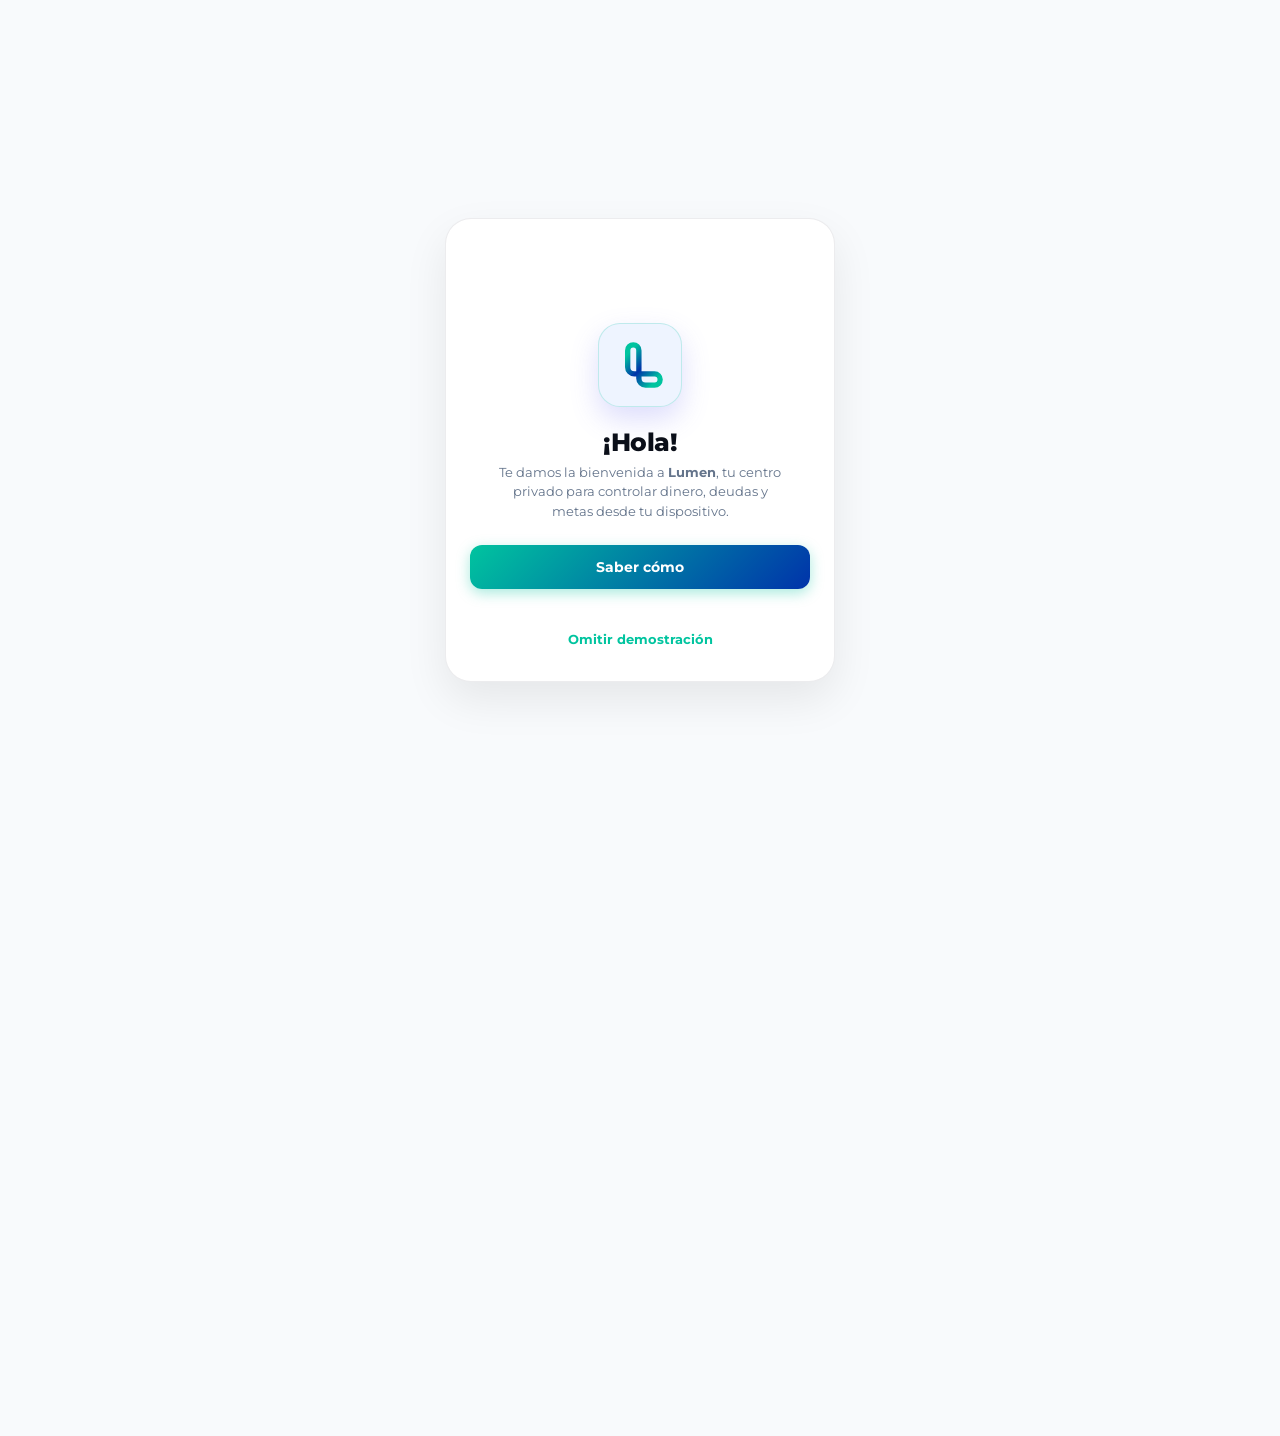
==== commit 51a4130c: "Add files via upload" ====
--- a/index.html
+++ b/index.html
@@ -8,6 +8,7 @@
     <meta name="apple-mobile-web-app-status-bar-style" content="black-translucent">
     <meta name="apple-mobile-web-app-title" content="Lumen">
     <title>Lumen • Función IF</title>
+    <link rel="manifest" href="manifest.json?v=2.2.3">
     <link rel="apple-touch-icon" href="icon.png">
     <link rel="stylesheet" href="styles.css?v=2.2.3">
     <meta name="mobile-web-app-capable" content="yes">
@@ -37,8 +38,6 @@
             display: none !important;
         }
     </style>
-    <script src="demo-data.js?v=2.2.3"></script>
-    <script src="demo-showcase.js?v=2.2.3"></script>
     <script src="security.js?v=2.2.3"></script>
 </head>
 <body class="app-locked">
@@ -68,7 +67,7 @@
                         </svg>
                     </div>
                     <span class="auth-eyebrow">Finanzas Personales</span>
-                    <h2>Bienvenido a Lumen</h2>
+                    <h2>Te damos la bienvenida a Lumen</h2>
                     <p class="auth-subtitle">Control claro de tus cuentas, presupuestos y patrimonio en un solo lugar.</p>
 
                     <div class="privacy-points-list">
@@ -95,7 +94,7 @@
                                 <svg width="17" height="17" viewBox="0 0 24 24" fill="none" stroke="currentColor" stroke-width="2" stroke-linecap="round" stroke-linejoin="round"><ellipse cx="12" cy="5" rx="9" ry="3"/><path d="M21 12c0 1.66-4 3-9 3s-9-1.34-9-3"/><path d="M3 5v14c0 1.66 4 3 9 3s9-1.34 9-3V5"/></svg>
                             </span>
                             <div class="privacy-point-text">
-                                <strong>Tú Eres el Dueño</strong>
+                                <strong>Tus Datos, Tu Control</strong>
                                 <small>Exporta copias de seguridad cifradas (.lumen) o migra desde CSV cuando quieras.</small>
                             </div>
                         </div>
@@ -5980,7 +5979,7 @@
             </h3>
 
             <p id="trip-shared-welcome-desc" style="margin:0 0 14px 0; font-size:13px; color:var(--text-muted); line-height:1.5;">
-                Disfruta del viaje al máximo, pero sé disciplinado y registra todos los gastos compartidos para cruzar cuentas al final.
+                Disfruta del viaje al máximo, mantén la disciplina y registra todos los gastos compartidos para cruzar cuentas al final.
             </p>
 
             <div style="background:var(--card-inner-bg); border:1px solid var(--border-color); border-radius:14px; padding:11px 12px; margin-bottom:16px; display:flex; align-items:center; gap:9px; text-align:left;">
@@ -6184,7 +6183,7 @@
             </div>
         </div>
         <p id="unsaved-changes-msg" style="font-size: 13px; color: var(--text-muted); line-height: 1.5; margin-bottom: 18px; padding: 0 2px;">
-            Tienes cambios sin guardar en este formulario. ¿Estás seguro de que quieres salir y perderlos?
+            Tienes cambios sin guardar en este formulario. ¿Confirmas que quieres salir y perderlos?
         </p>
         <div class="form-row modal-actions-row" style="margin-top: 0; gap: 10px;">
             <button type="button" id="btn-cancel-unsaved" class="btn btn-secondary">Seguir editando</button>
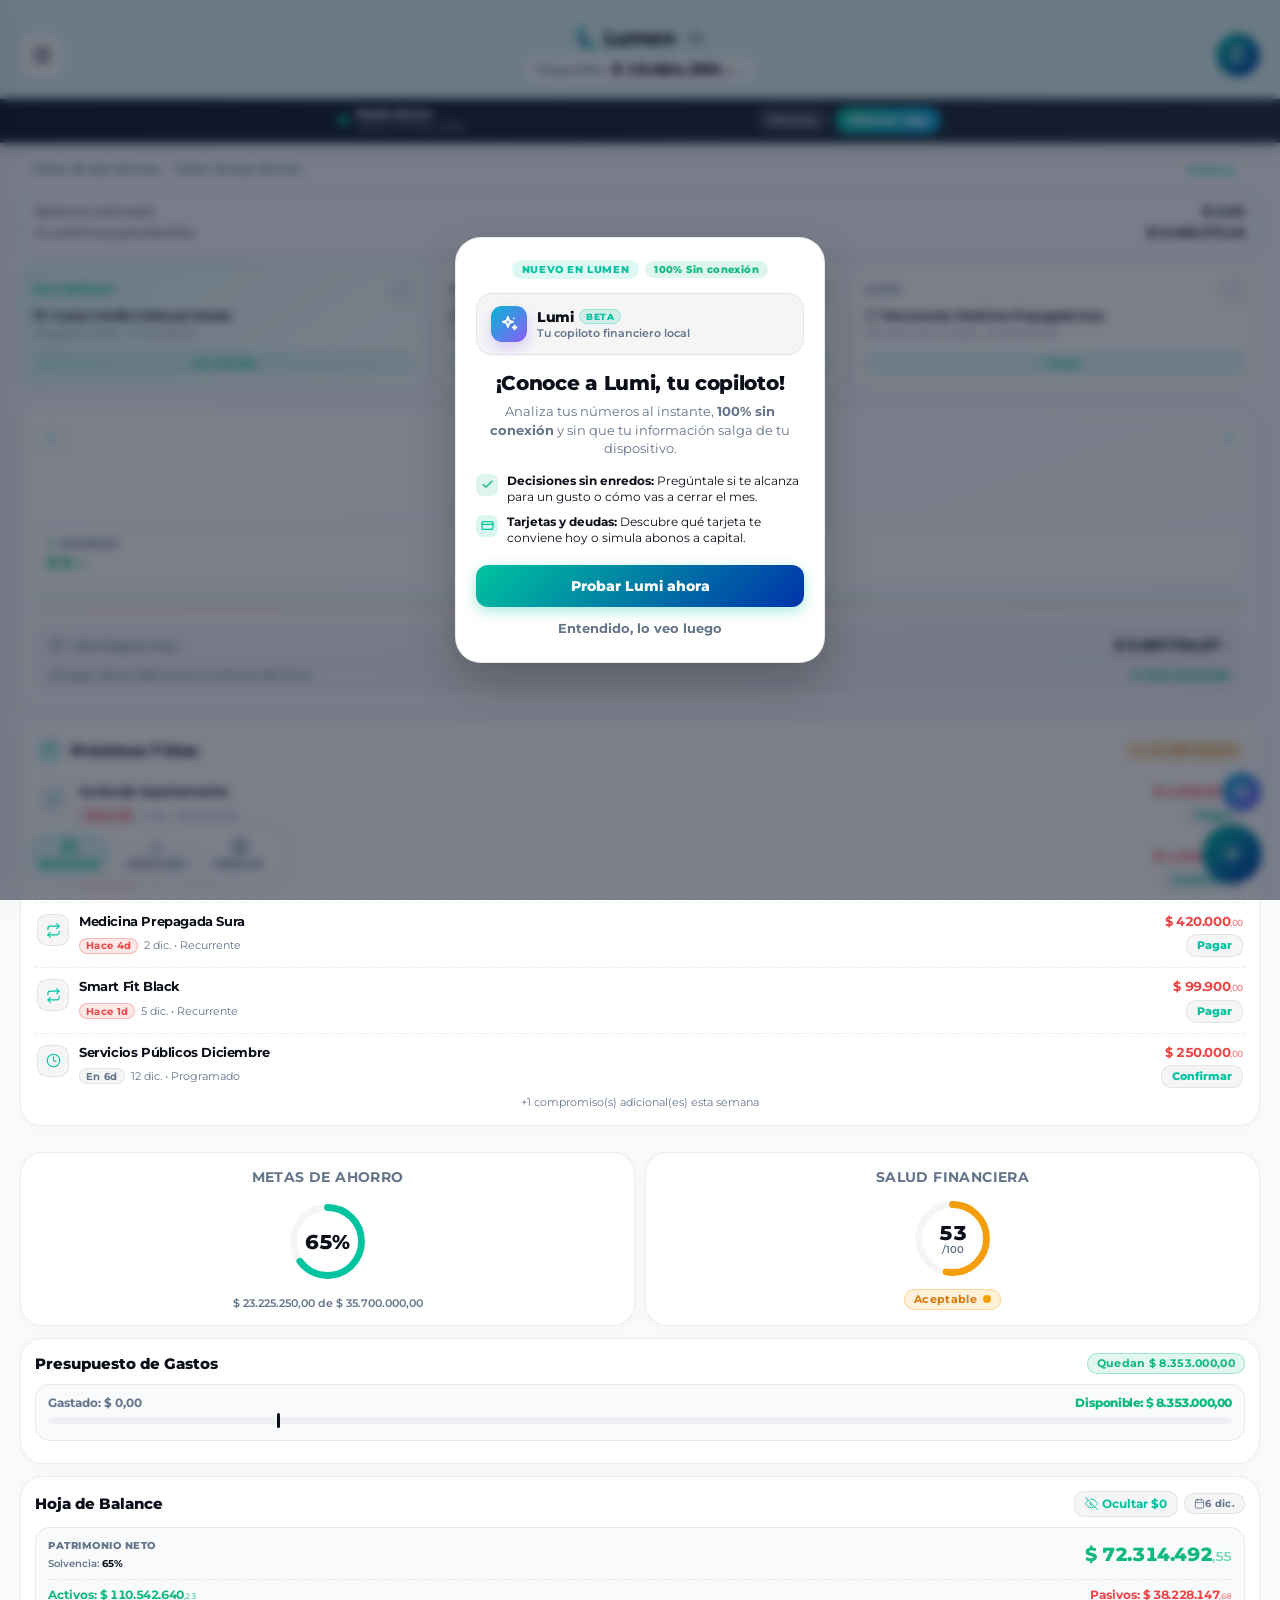
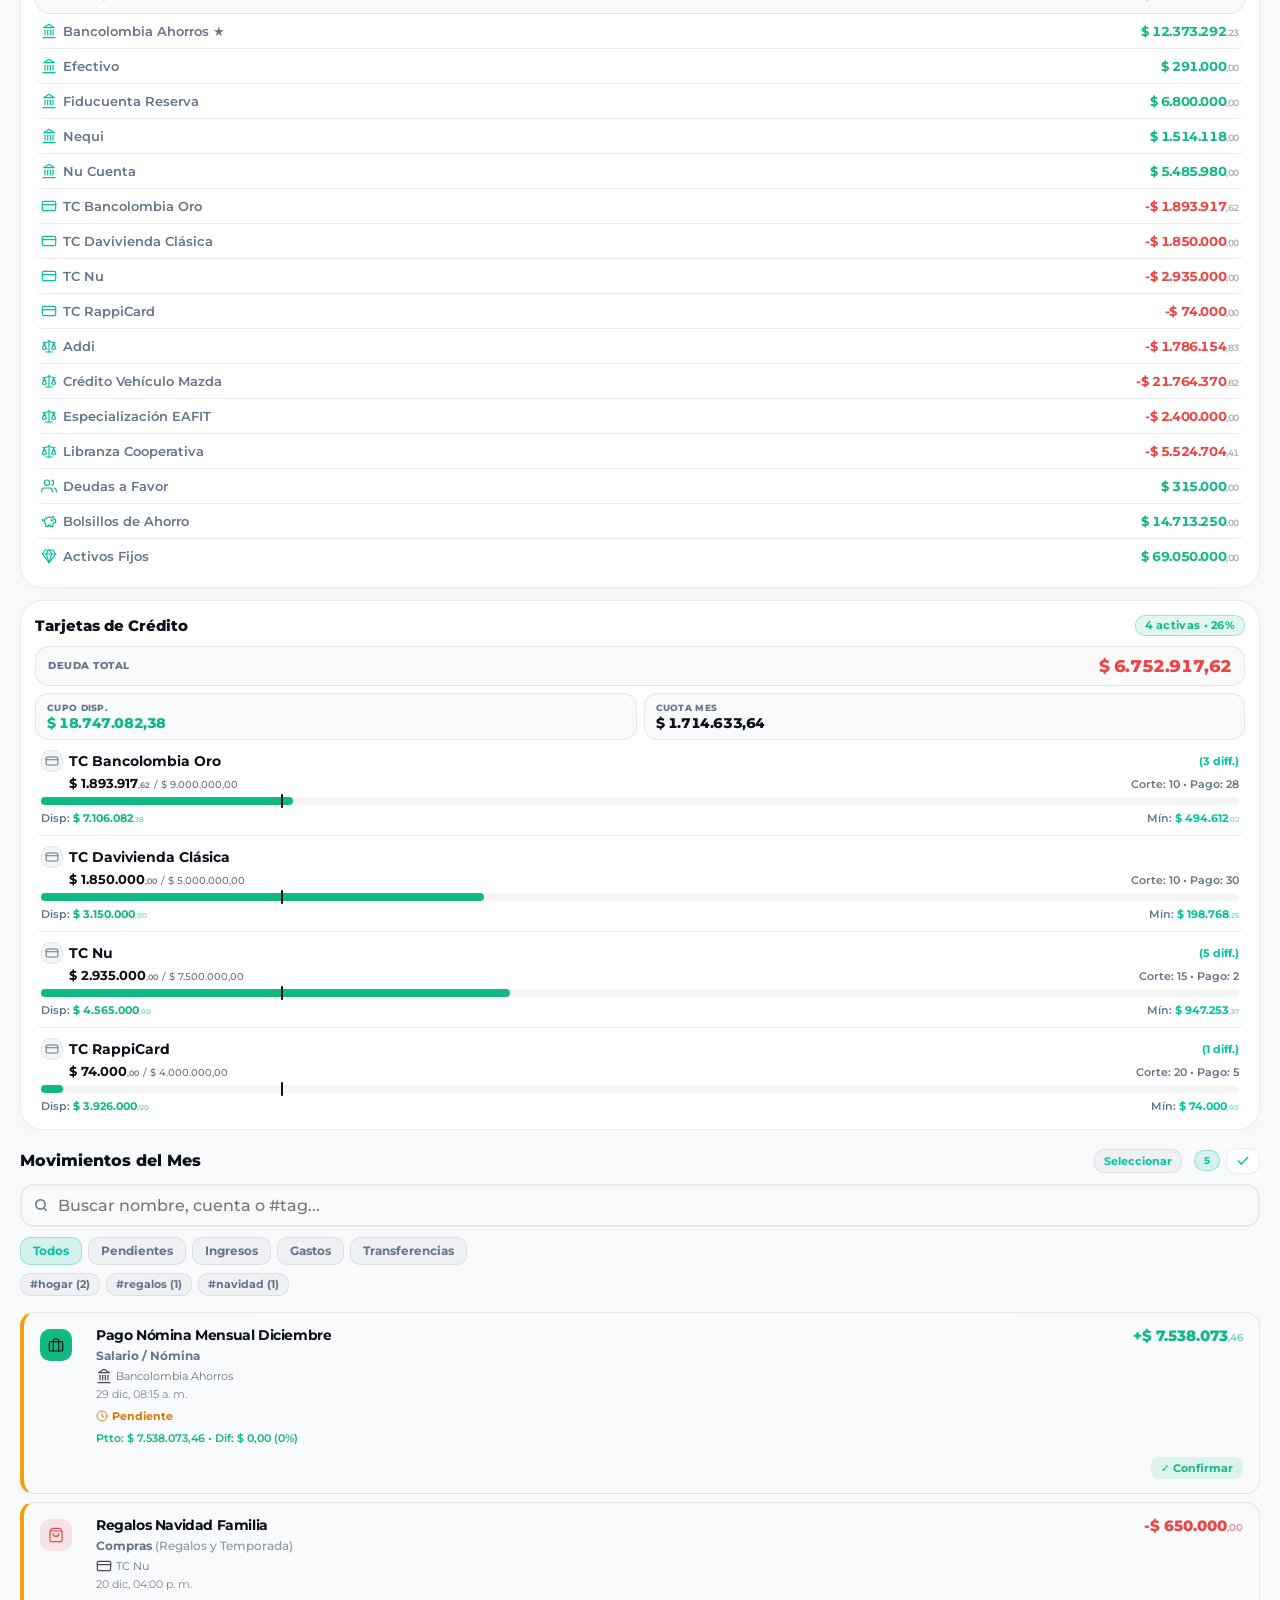
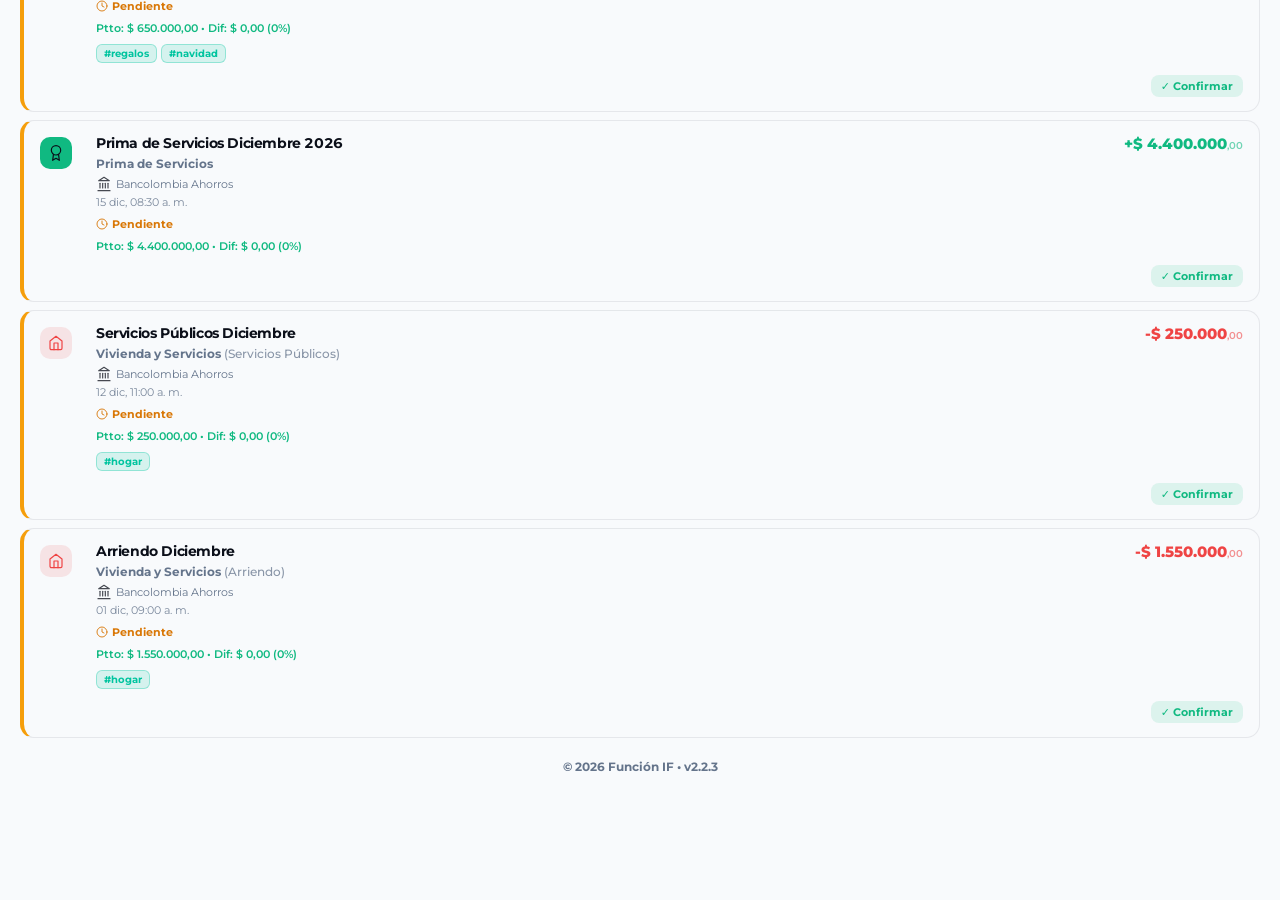
==== commit 96ff6184: "Add files via upload" ====
--- a/index.html
+++ b/index.html
@@ -8,7 +8,6 @@
     <meta name="apple-mobile-web-app-status-bar-style" content="black-translucent">
     <meta name="apple-mobile-web-app-title" content="Lumen">
     <title>Lumen • Función IF</title>
-    <link rel="manifest" href="manifest.json?v=2.2.3">
     <link rel="apple-touch-icon" href="icon.png">
     <link rel="stylesheet" href="styles.css?v=2.2.3">
     <meta name="mobile-web-app-capable" content="yes">
@@ -38,6 +37,9 @@
             display: none !important;
         }
     </style>
+    <script src="demo-data.js?v=2.2.11"></script>
+    <script src="demo-showcase.js?v=2.2.11"></script>
+    <script src="security.js?v=2.2.11"></script>
     <script src="security.js?v=2.2.3"></script>
 </head>
 <body class="app-locked">
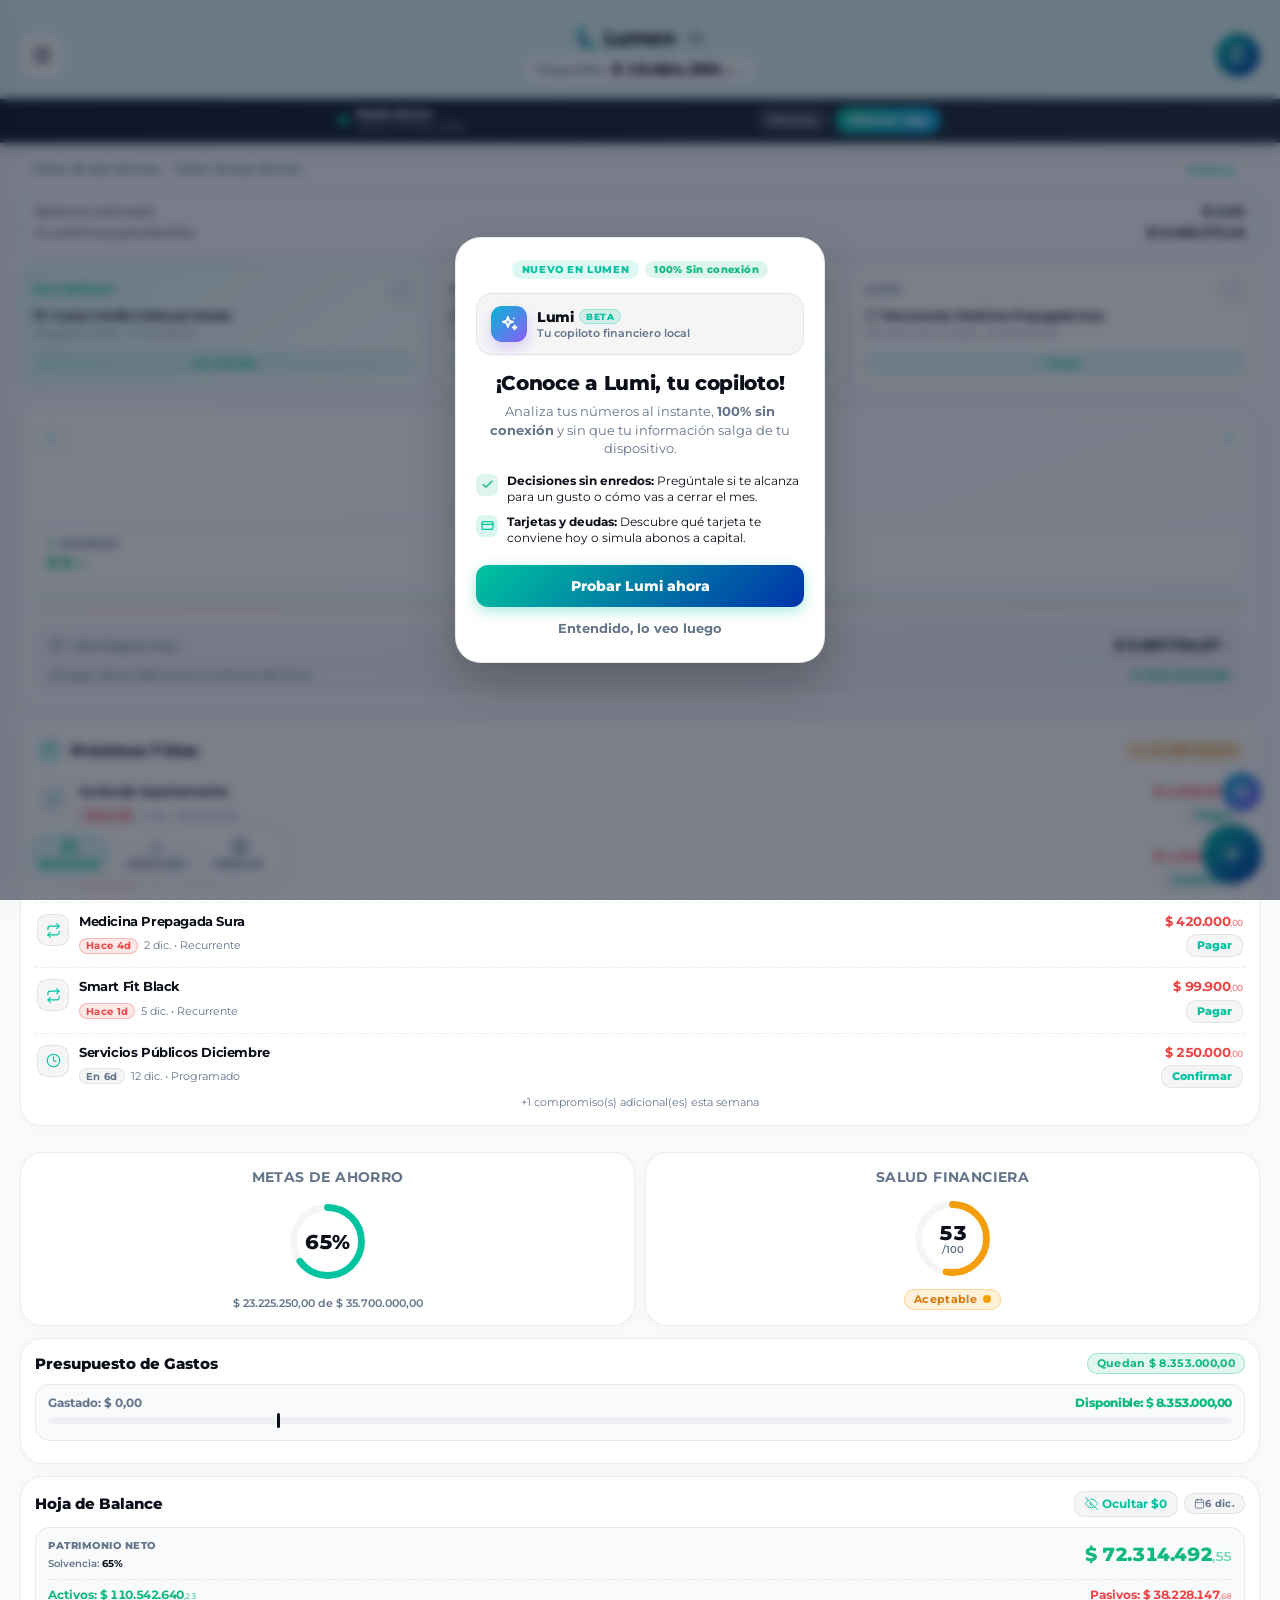
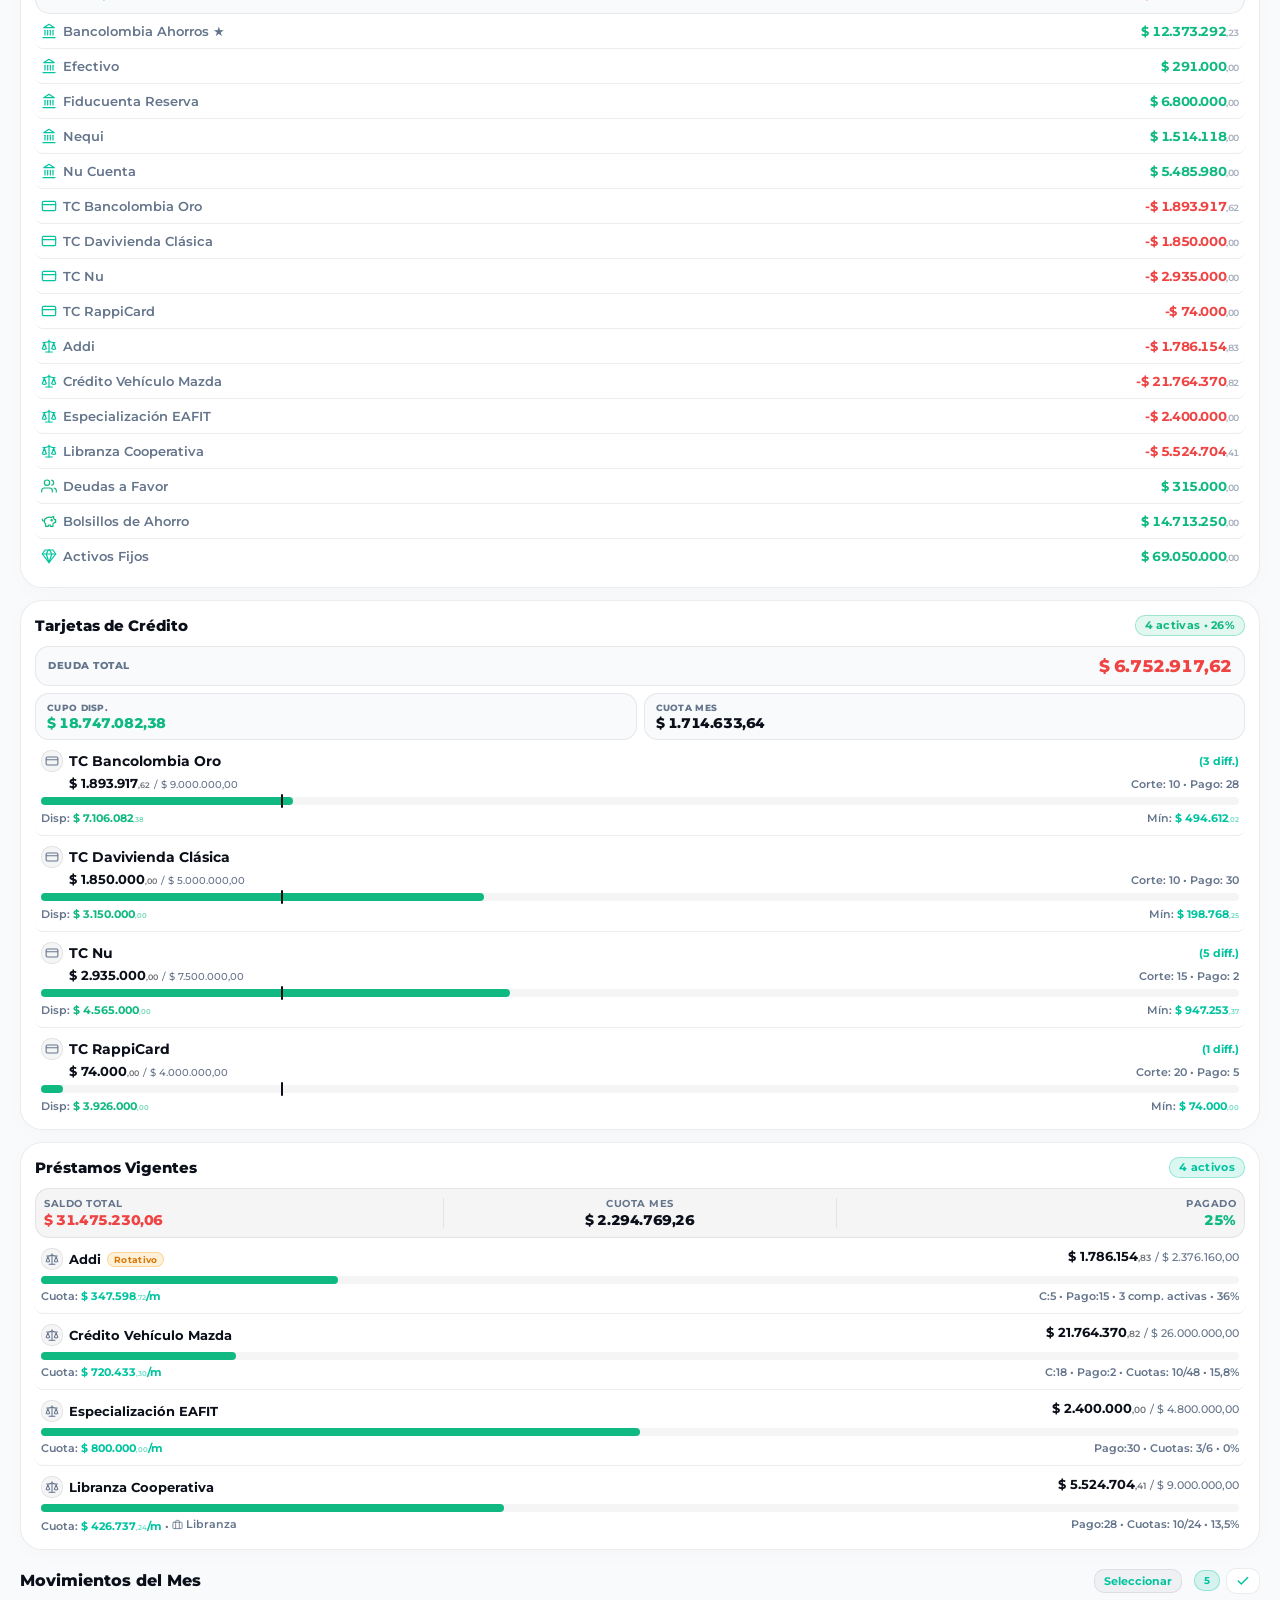
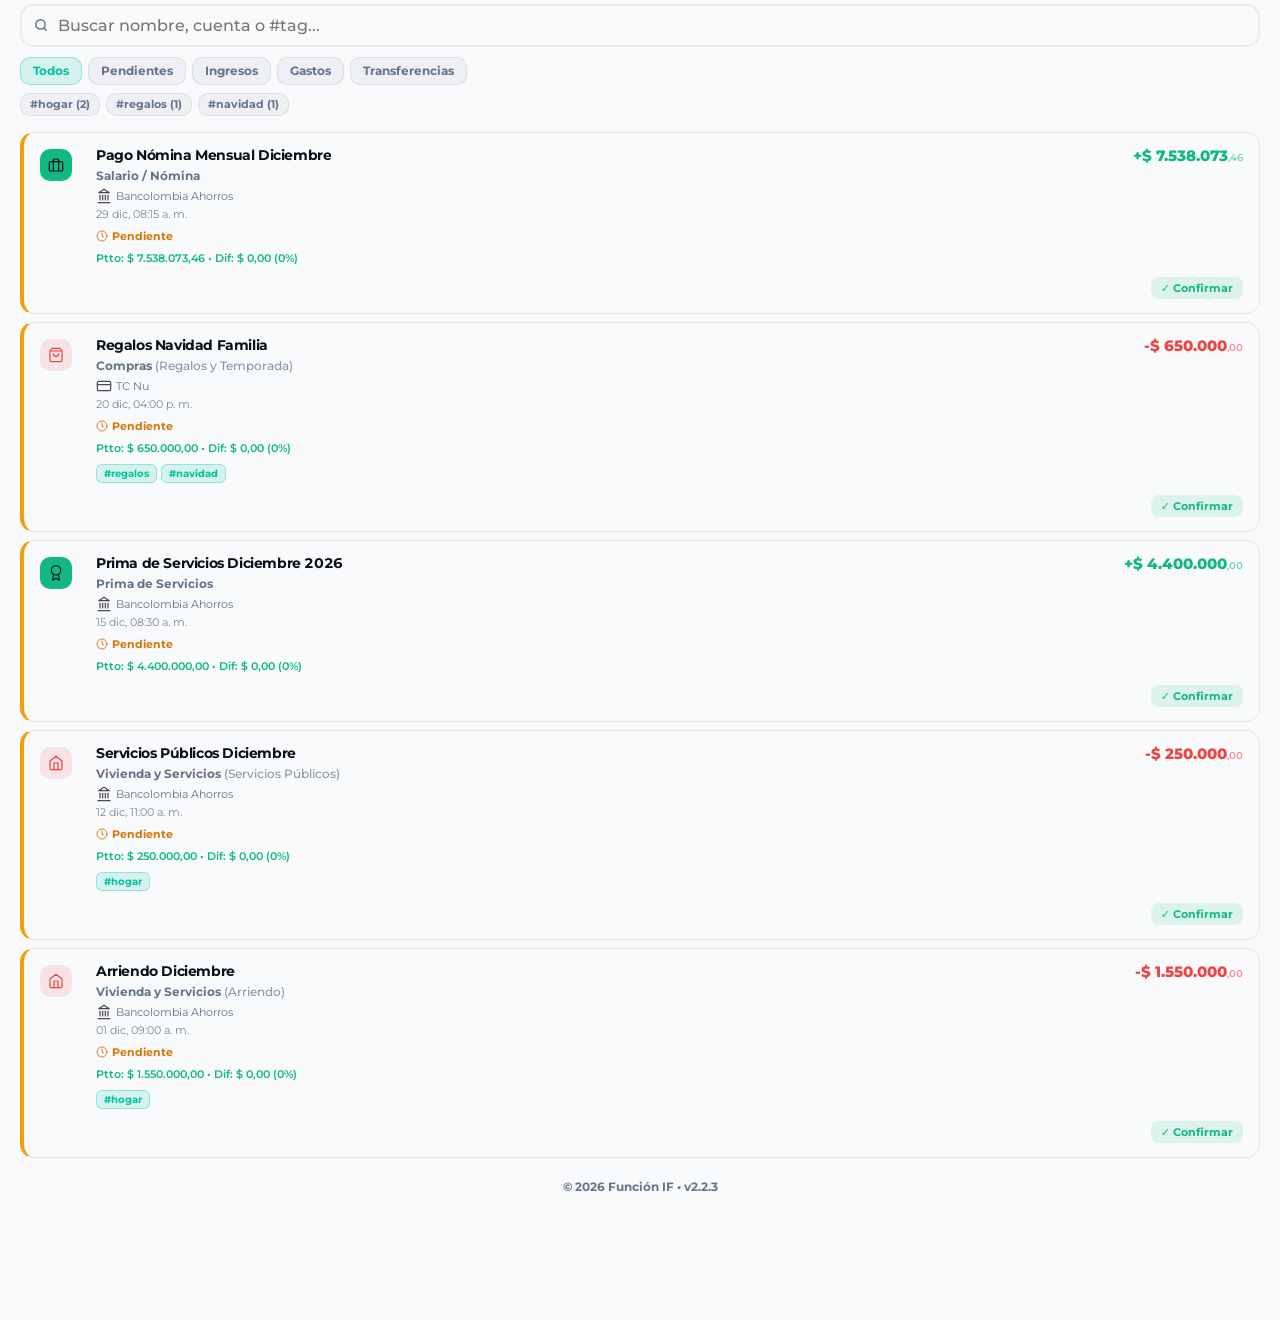
==== commit 97a3d21a: "Add files via upload" ====
--- a/index.html
+++ b/index.html
@@ -29,20 +29,99 @@
             visibility: hidden !important;
             pointer-events: none !important;
         }
-        @keyframes lumenSafeBootReveal { to { opacity: 1; } }
-        body:not(.lumen-ready) { opacity: 0; animation: lumenSafeBootReveal 0.01s linear 1.2s forwards; }
-        body.lumen-ready { opacity: 1; transition: opacity 0.18s ease-out; }
         #welcome-view:not(.hidden) ~ #auth-boot-loader,
         #login-view:not(.hidden) ~ #auth-boot-loader {
             display: none !important;
+        }
+        #lumen-splash-screen {
+            position: fixed;
+            inset: 0;
+            z-index: 9995;
+            background: radial-gradient(circle at 50% 42%, rgba(0, 196, 159, 0.14) 0%, rgba(0, 51, 170, 0.10) 34%, #0B0F19 72%);
+            background-color: #0B0F19;
+            display: flex;
+            flex-direction: column;
+            align-items: center;
+            justify-content: center;
+            padding: env(safe-area-inset-top, 0px) 24px env(safe-area-inset-bottom, 0px) 24px;
+            transition: opacity 0.34s cubic-bezier(0.22, 1, 0.36, 1), transform 0.34s cubic-bezier(0.22, 1, 0.36, 1), visibility 0.34s;
+        }
+        #lumen-splash-screen.splash-hide {
+            opacity: 0 !important;
+            transform: scale(1.035);
+            visibility: hidden !important;
+            pointer-events: none !important;
+        }
+        @keyframes lumenStrokeDraw {
+            0% { stroke-dashoffset: 100; opacity: 0.3; }
+            15% { opacity: 1; }
+            100% { stroke-dashoffset: 0; opacity: 1; }
+        }
+        @keyframes lumenDotPop {
+            0% { transform: scale(0); opacity: 0; }
+            65% { transform: scale(1.28); opacity: 1; }
+            100% { transform: scale(1); opacity: 1; }
+        }
+        @keyframes lumenWordReveal {
+            0% { opacity: 0; transform: translateY(8px); }
+            100% { opacity: 1; transform: translateY(0); }
+        }
+        #lumen-splash-path {
+            stroke-dasharray: 100;
+            stroke-dashoffset: 100;
+            animation: lumenStrokeDraw 0.68s cubic-bezier(0.65, 0, 0.35, 1) 0.06s forwards;
+        }
+        #lumen-splash-dot {
+            transform-origin: center;
+            transform-box: fill-box;
+            opacity: 0;
+            animation: lumenDotPop 0.38s cubic-bezier(0.34, 1.56, 0.64, 1) 0.58s forwards;
+        }
+        .lumen-splash-wordmark {
+            opacity: 0;
+            animation: lumenWordReveal 0.42s cubic-bezier(0.22, 1, 0.36, 1) 0.38s forwards;
+        }
+        .lumen-splash-footer {
+            position: absolute;
+            bottom: calc(26px + env(safe-area-inset-bottom, 0px));
+            opacity: 0;
+            animation: lumenWordReveal 0.42s ease-out 0.52s forwards;
+            text-align: center;
         }
     </style>
     <script src="demo-data.js?v=2.2.11"></script>
     <script src="demo-showcase.js?v=2.2.11"></script>
     <script src="security.js?v=2.2.11"></script>
-    <script src="security.js?v=2.2.3"></script>
 </head>
 <body class="app-locked">
+    <!-- SPLASH ANIMADO DE APERTURA (ESTILO FINTECH NATIVO) -->
+    <div id="lumen-splash-screen" aria-hidden="true">
+        <div style="display:flex; flex-direction:column; align-items:center; gap:16px;">
+            <div style="width:88px; height:88px; border-radius:26px; background:rgba(255,255,255,0.035); border:1px solid rgba(255,255,255,0.08); box-shadow:0 18px 42px rgba(0, 196, 159, 0.16); display:flex; align-items:center; justify-content:center;">
+                <svg width="58" height="58" viewBox="0 0 100 100" fill="none" xmlns="http://www.w3.org/2000/svg">
+                    <defs>
+                        <linearGradient id="lumenSplashGrad" x1="15%" y1="10%" x2="85%" y2="90%">
+                            <stop offset="0%" stop-color="#00C49F"/>
+                            <stop offset="52%" stop-color="#06B6D4"/>
+                            <stop offset="100%" stop-color="#3B82F6"/>
+                        </linearGradient>
+                    </defs>
+                    <path id="lumen-splash-path" pathLength="100" d="M 48 74 L 48 24 A 10 10 0 0 0 28 24 L 28 54 A 12 12 0 0 0 40 66 L 76 66 A 10 10 0 0 1 76 86 L 60 86 A 12 12 0 0 1 48 74 Z" stroke="url(#lumenSplashGrad)" stroke-width="9.5" stroke-linecap="round" stroke-linejoin="round"/>
+                    <circle id="lumen-splash-dot" cx="76" cy="40" r="6.5" fill="#00C49F"/>
+                </svg>
+            </div>
+            <div class="lumen-splash-wordmark" style="text-align:center;">
+                <strong style="display:block; font-size:28px; font-weight:800; color:#F8FAFC; letter-spacing:-0.8px; line-height:1.05;">Lumen</strong>
+            </div>
+        </div>
+        <div class="lumen-splash-footer">
+            <span style="display:inline-flex; align-items:center; gap:6px; font-size:10.5px; font-weight:700; letter-spacing:1.2px; text-transform:uppercase; color:rgba(148, 163, 184, 0.82);">
+                <span style="width:6px; height:6px; border-radius:50%; background:#00C49F;"></span>
+                <span>Función IF • 100% Local</span>
+            </span>
+        </div>
+    </div>
+
     <!-- TOAST DE ACTUALIZACIÓN PWA -->
     <div id="sw-update-toast" class="sw-toast hidden">
         <svg class="ui-icon" viewBox="0 0 24 24" fill="none" stroke="currentColor" stroke-width="2" stroke-linecap="round" stroke-linejoin="round" style="width:16px; height:16px; margin-right:8px;"><path d="M21 12a9 9 0 1 1-9-9c2.52 0 4.93 1 6.74 2.74L21 8"/><path d="M21 3v5h-5"/></svg>
@@ -2443,6 +2522,47 @@
                                 <div id="new-account-gmf-hint" style="margin-bottom:8px;"></div>
                             </div>
 
+                            <div id="new-account-mgmt-box" style="margin-bottom:12px;">
+                                <div class="switch-row" style="margin-bottom:8px;">
+                                    <div>
+                                        <strong>Cuota de manejo (Opcional)</strong>
+                                        <small>Cobro mensual en cuenta de ahorros o corriente</small>
+                                    </div>
+                                    <label class="switch"><input type="checkbox" id="new-account-has-mgmt-fee"><span class="slider"></span></label>
+                                </div>
+                                <div id="new-account-mgmt-fields" class="hidden" style="background:var(--card-inner-bg); border:1px solid var(--border-color); border-radius:14px; padding:10px 12px;">
+                                    <div class="form-row" style="margin-bottom:8px;">
+                                        <div class="form-group" style="margin-bottom:0;">
+                                            <label style="font-size:10.5px;">Valor cuota ($)</label>
+                                            <input type="text" id="new-account-mgmt-fee" class="money-input" inputmode="decimal" placeholder="Ej. 16.900">
+                                        </div>
+                                        <div class="form-group" style="margin-bottom:0;">
+                                            <label style="font-size:10.5px;">Día de corte/cobro (1-31)</label>
+                                            <input type="number" id="new-account-mgmt-day" min="1" max="31" value="15">
+                                        </div>
+                                    </div>
+                                    <div class="form-group" style="margin-bottom:8px;">
+                                        <label style="font-size:10.5px;">Exoneración bancaria (Opcional)</label>
+                                        <select id="new-account-mgmt-waiver-type">
+                                            <option value="none">Sin exoneración (siempre cobra)</option>
+                                            <option value="min_balance">Exonerar si el saldo es ≥ monto</option>
+                                            <option value="monthly_income">Exonerar si ingresan ≥ monto al mes</option>
+                                        </select>
+                                    </div>
+                                    <div id="new-account-mgmt-waiver-box" class="form-group hidden" style="margin-bottom:8px;">
+                                        <label id="new-account-mgmt-waiver-label" style="font-size:10.5px;">Monto mínimo para exonerar ($)</label>
+                                        <input type="text" id="new-account-mgmt-waiver-amt" class="money-input" inputmode="decimal" placeholder="Ej. 2.000.000">
+                                    </div>
+                                    <div class="switch-row" style="margin-bottom:0;">
+                                        <div>
+                                            <strong style="font-size:12px;">Descontar automáticamente</strong>
+                                            <small>Debita la cuota al llegar el día de cobro</small>
+                                        </div>
+                                        <label class="switch"><input type="checkbox" id="new-account-mgmt-auto" checked><span class="slider"></span></label>
+                                    </div>
+                                </div>
+                            </div>
+
                             <div class="switch-row" style="margin-bottom:8px;">
                                 <div>
                                     <strong>Incluir en Liquidez Total</strong>
@@ -3007,6 +3127,49 @@
                             <label class="switch"><input type="checkbox" id="edit-account-gmf-exempt"><span class="slider"></span></label>
                         </div>
                         <div id="edit-account-gmf-usage-hint" style="margin-bottom:14px;"></div>
+
+                        <div id="edit-account-mgmt-section" class="hidden" style="margin-top:10px; padding-top:10px; border-top:1px dashed var(--border-color);">
+                            <div class="switch-row" style="margin-bottom:8px;">
+                                <div>
+                                    <strong>Cuota de manejo (Opcional)</strong>
+                                    <small>Descuento periódico de cuenta bancaria</small>
+                                </div>
+                                <label class="switch"><input type="checkbox" id="edit-account-has-mgmt-fee"><span class="slider"></span></label>
+                            </div>
+                            <div id="edit-account-mgmt-fields" class="hidden" style="background:var(--card-inner-bg); border:1px solid var(--border-color); border-radius:14px; padding:11px 12px; margin-bottom:8px;">
+                                <div class="form-row" style="margin-bottom:8px;">
+                                    <div class="form-group" style="margin-bottom:0;">
+                                        <label style="font-size:10.5px;">Valor cuota ($)</label>
+                                        <input type="text" id="edit-account-mgmt-fee" class="money-input" inputmode="decimal" placeholder="Ej. 16.900">
+                                    </div>
+                                    <div class="form-group" style="margin-bottom:0;">
+                                        <label style="font-size:10.5px;">Día de corte/cobro (1-31)</label>
+                                        <input type="number" id="edit-account-mgmt-day" min="1" max="31" value="15">
+                                    </div>
+                                </div>
+                                <div class="form-group" style="margin-bottom:8px;">
+                                    <label style="font-size:10.5px;">Exoneración bancaria (Opcional)</label>
+                                    <select id="edit-account-mgmt-waiver-type">
+                                        <option value="none">Sin exoneración (siempre cobra)</option>
+                                        <option value="min_balance">Exonerar si el saldo es ≥ monto</option>
+                                        <option value="monthly_income">Exonerar si ingresan ≥ monto al mes</option>
+                                    </select>
+                                </div>
+                                <div id="edit-account-mgmt-waiver-box" class="form-group hidden" style="margin-bottom:8px;">
+                                    <label id="edit-account-mgmt-waiver-label" style="font-size:10.5px;">Monto mínimo para exonerar ($)</label>
+                                    <input type="text" id="edit-account-mgmt-waiver-amt" class="money-input" inputmode="decimal" placeholder="Ej. 2.000.000">
+                                </div>
+                                <div class="switch-row" style="margin-bottom:10px;">
+                                    <div>
+                                        <strong style="font-size:12px;">Descontar automáticamente</strong>
+                                        <small>Debita la cuota al llegar el día de cobro</small>
+                                    </div>
+                                    <label class="switch"><input type="checkbox" id="edit-account-mgmt-auto" checked><span class="slider"></span></label>
+                                </div>
+                                <button type="button" id="btn-save-account-mgmt-fee" class="btn btn-primary" style="width:100%; padding:10px; font-size:12.5px;">Guardar cuota de manejo</button>
+                                <div id="edit-account-mgmt-status-box" style="margin-top:10px;"></div>
+                            </div>
+                        </div>
                     </div>
 
                     <div class="switch-row" style="margin-top:10px; margin-bottom:8px;">
@@ -5381,14 +5544,45 @@
                             <small id="pref-month-start-hint" style="display:block; font-size:10.5px; color:var(--text-muted); margin-top:4px;"></small>
                         </div>
 
-                        <div class="form-row" style="margin-bottom:0; gap:8px;">
+                        <div class="switch-row" style="margin-bottom:10px; background:var(--card-bg);">
+                            <div>
+                                <strong>Notificaciones en el celular</strong>
+                                <small>Avisos nativos en Android (apágalo si no deseas interrupciones)</small>
+                            </div>
+                            <label class="switch"><input type="checkbox" id="notif-push-enabled" checked><span class="slider"></span></label>
+                        </div>
+
+                        <div class="switch-row" style="margin-bottom:10px; background:var(--card-bg);">
+                            <div>
+                                <strong>Sonido al registrar movimientos</strong>
+                                <small>Tono sutil exclusivo al guardar ingresos, gastos o transferencias</small>
+                            </div>
+                            <div style="display:flex; align-items:center; gap:8px;">
+                                <button type="button" id="btn-test-tx-sound" class="mini-action-btn" style="padding:4px 8px; font-size:10.5px;">Probar</button>
+                                <label class="switch"><input type="checkbox" id="pref-tx-sound-enabled" checked><span class="slider"></span></label>
+                            </div>
+                        </div>
+
+                        <div class="form-row" style="margin-bottom:10px; gap:8px;">
                             <div class="form-group" style="margin-bottom:0 !important;">
-                                <label style="font-size:10.5px;">Aviso Tarjetas (Días)</label>
-                                <input type="number" id="notif-days-before" min="1" max="15" value="5">
+                                <label style="font-size:10.5px;">Hora del aviso</label>
+                                <input type="time" id="notif-fire-time" value="08:00">
                             </div>
                             <div class="form-group" style="margin-bottom:0 !important;">
                                 <label style="font-size:10.5px;">Alerta Presup. (%)</label>
                                 <input type="number" id="notif-budget-pct" min="50" max="100" value="85">
+                            </div>
+                        </div>
+
+                        <div class="form-group" style="margin-bottom:0 !important;">
+                            <label style="font-size:10.5px;">¿Cuántos días antes notificarte? (puedes elegir varios)</label>
+                            <input type="hidden" id="notif-days-before" value="5">
+                            <div id="notif-multi-days-chips" style="display:flex; flex-wrap:wrap; gap:6px; margin-top:4px;">
+                                <button type="button" class="pill-btn" data-nday="10" style="font-size:11px; padding:5px 10px;">10 días</button>
+                                <button type="button" class="pill-btn active" data-nday="5" style="font-size:11px; padding:5px 10px;">5 días</button>
+                                <button type="button" class="pill-btn" data-nday="2" style="font-size:11px; padding:5px 10px;">2 días</button>
+                                <button type="button" class="pill-btn active" data-nday="1" style="font-size:11px; padding:5px 10px;">1 día</button>
+                                <button type="button" class="pill-btn active" data-nday="0" style="font-size:11px; padding:5px 10px;">El mismo día</button>
                             </div>
                         </div>
                     </div>
--- a/styles.css
+++ b/styles.css
@@ -387,7 +387,7 @@
     width: 100%;
     height: 100%;
 }
-body.app-locked > *:not(#auth-overlay):not(#universal-info-modal):not(#sw-update-toast):not(#bento-confirm-modal):not(#bento-alert-modal):not(#reset-app-confirm-modal):not(#recovery-success-modal) {
+body.app-locked > *:not(#lumen-splash-screen):not(#auth-overlay):not(#universal-info-modal):not(#sw-update-toast):not(#bento-confirm-modal):not(#bento-alert-modal):not(#reset-app-confirm-modal):not(#recovery-success-modal) {
     visibility: hidden !important;
     opacity: 0 !important;
     pointer-events: none !important;
@@ -406,8 +406,21 @@
     position: fixed;
     inset: 0;
     z-index: 99999;
-    background-color: var(--bg-base);
+    background: #0B0F19 url('./icon.png') no-repeat center center / 76px 76px;
     pointer-events: all;
+}
+body.no-animations #lumen-splash-path {
+    stroke-dashoffset: 0 !important;
+    opacity: 1 !important;
+}
+body.no-animations #lumen-splash-dot,
+body.no-animations .lumen-splash-wordmark,
+body.no-animations .lumen-splash-footer {
+    opacity: 1 !important;
+    transform: none !important;
+}
+@media print {
+    #lumen-splash-screen { display: none !important; }
 }
 body.app-bg-shield > * {
     visibility: hidden !important;
@@ -3502,7 +3515,10 @@
    ========================================== */
 .tx-type-segmented {
     display: grid;
-    grid-template-columns: repeat(3, 1fr);
+    grid-template-columns: repeat(3, minmax(0, 1fr));
+    width: 100%;
+    max-width: 100%;
+    box-sizing: border-box;
     gap: 6px;
     padding: 5px;
     border-radius: 16px;
@@ -4583,6 +4599,11 @@
    ========================================== */
 .tx-templates-bar {
     margin: -2px 0 12px 0;
+    grid-column: 1 / -1;
+    width: 100%;
+    max-width: 100%;
+    min-width: 0;
+    overflow: hidden;
 }
 
 .tx-templates-scroll {
